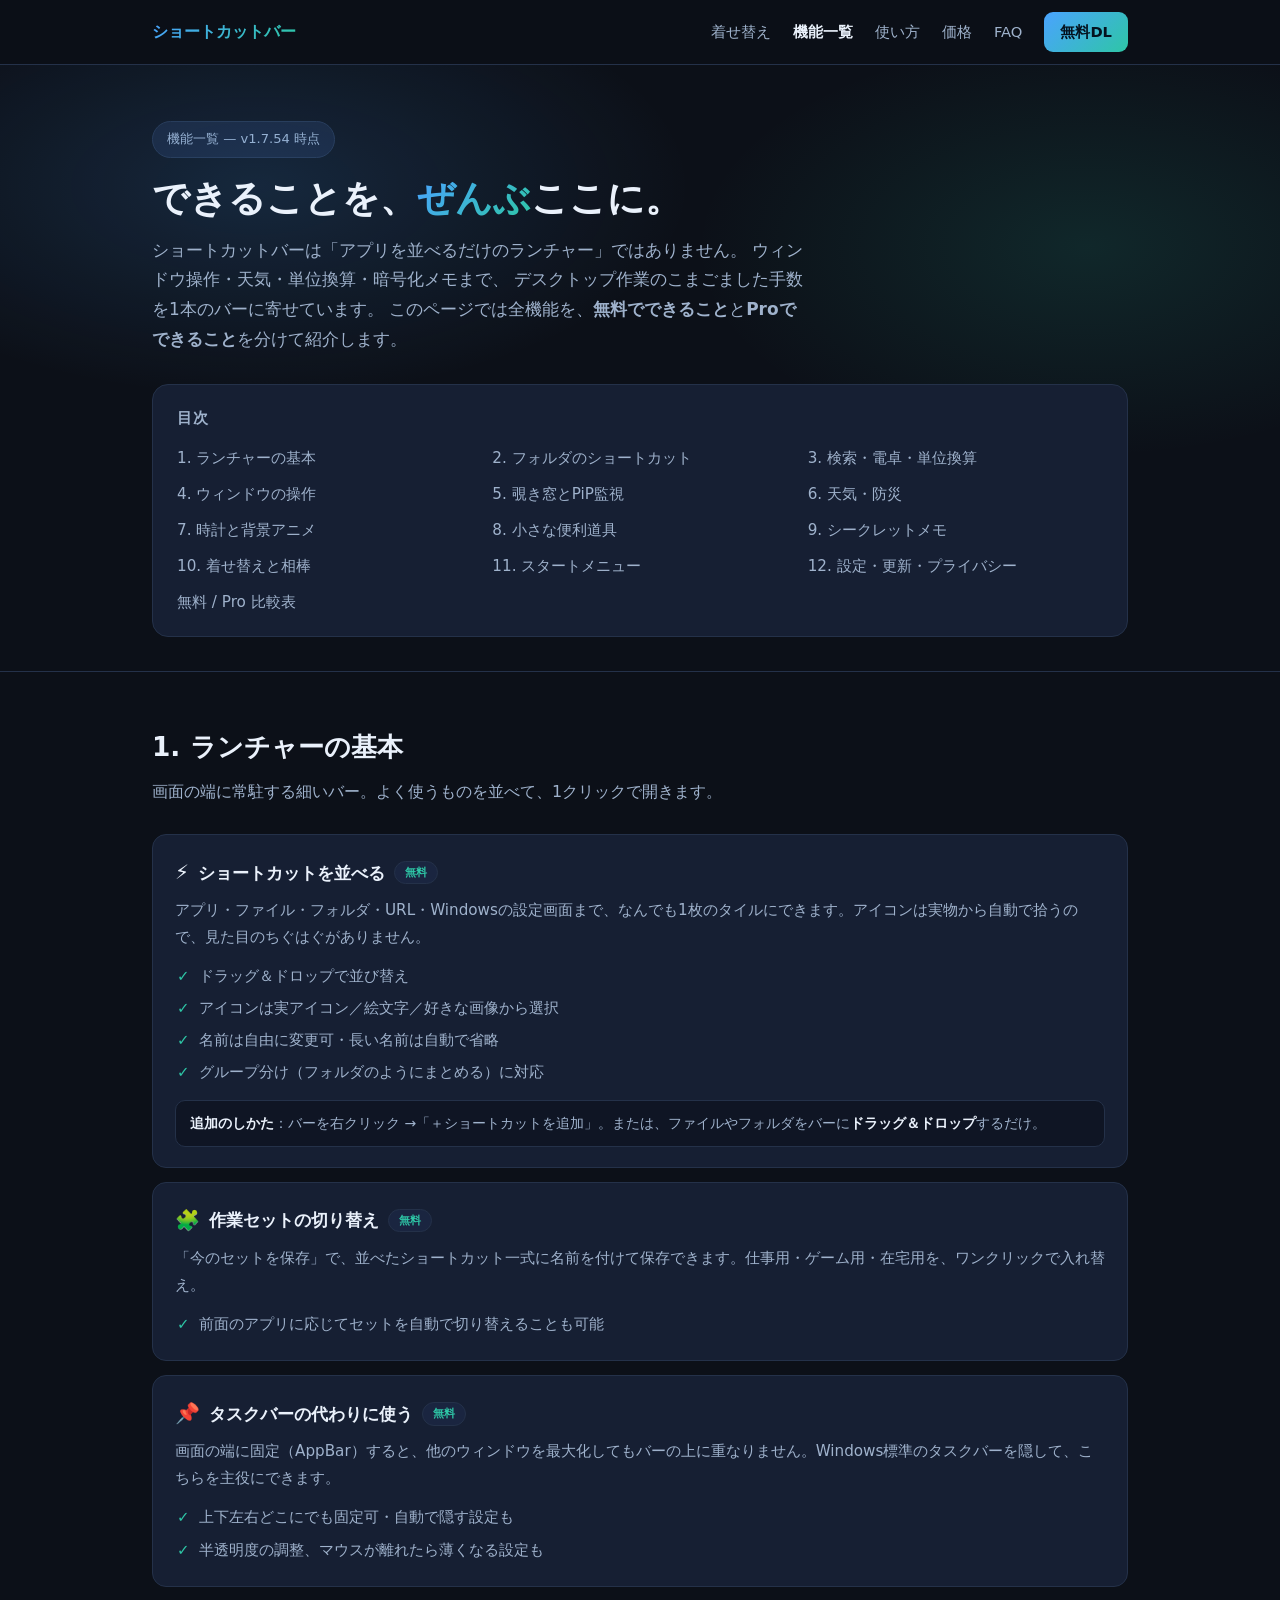
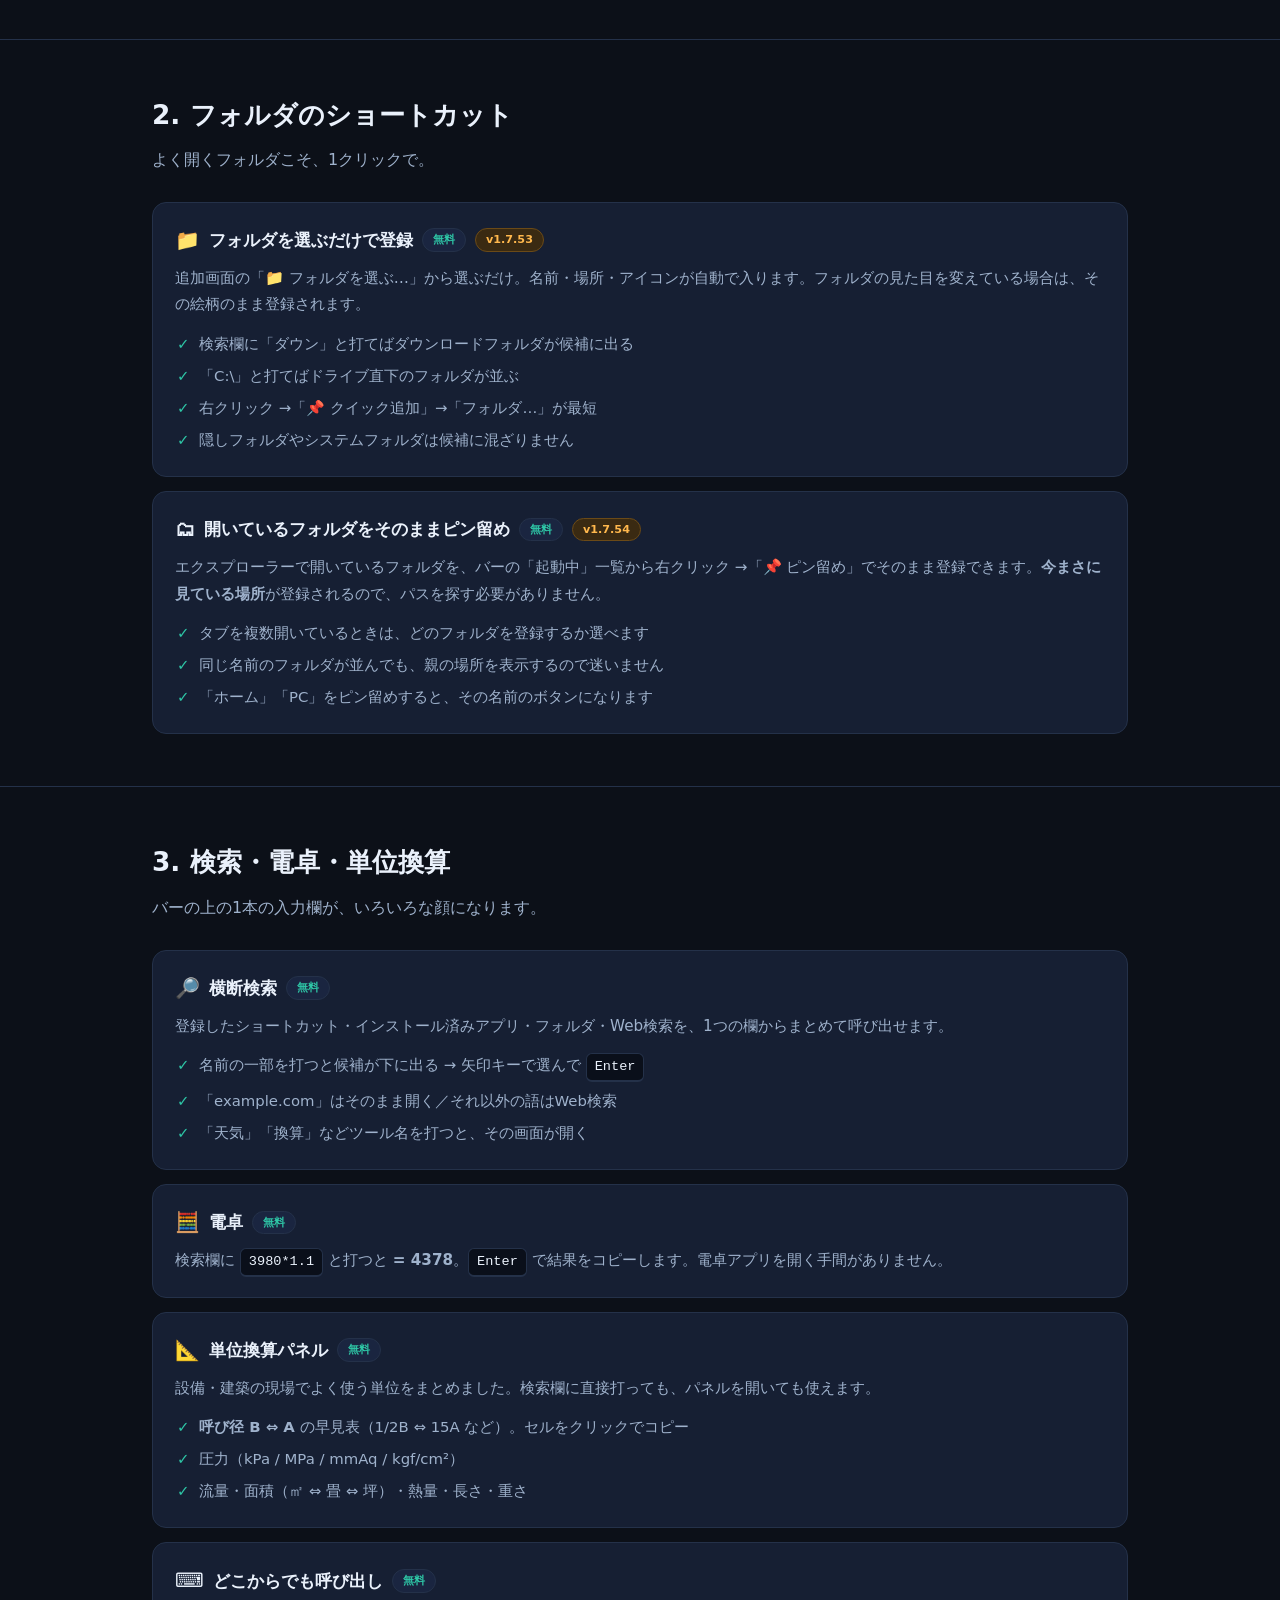
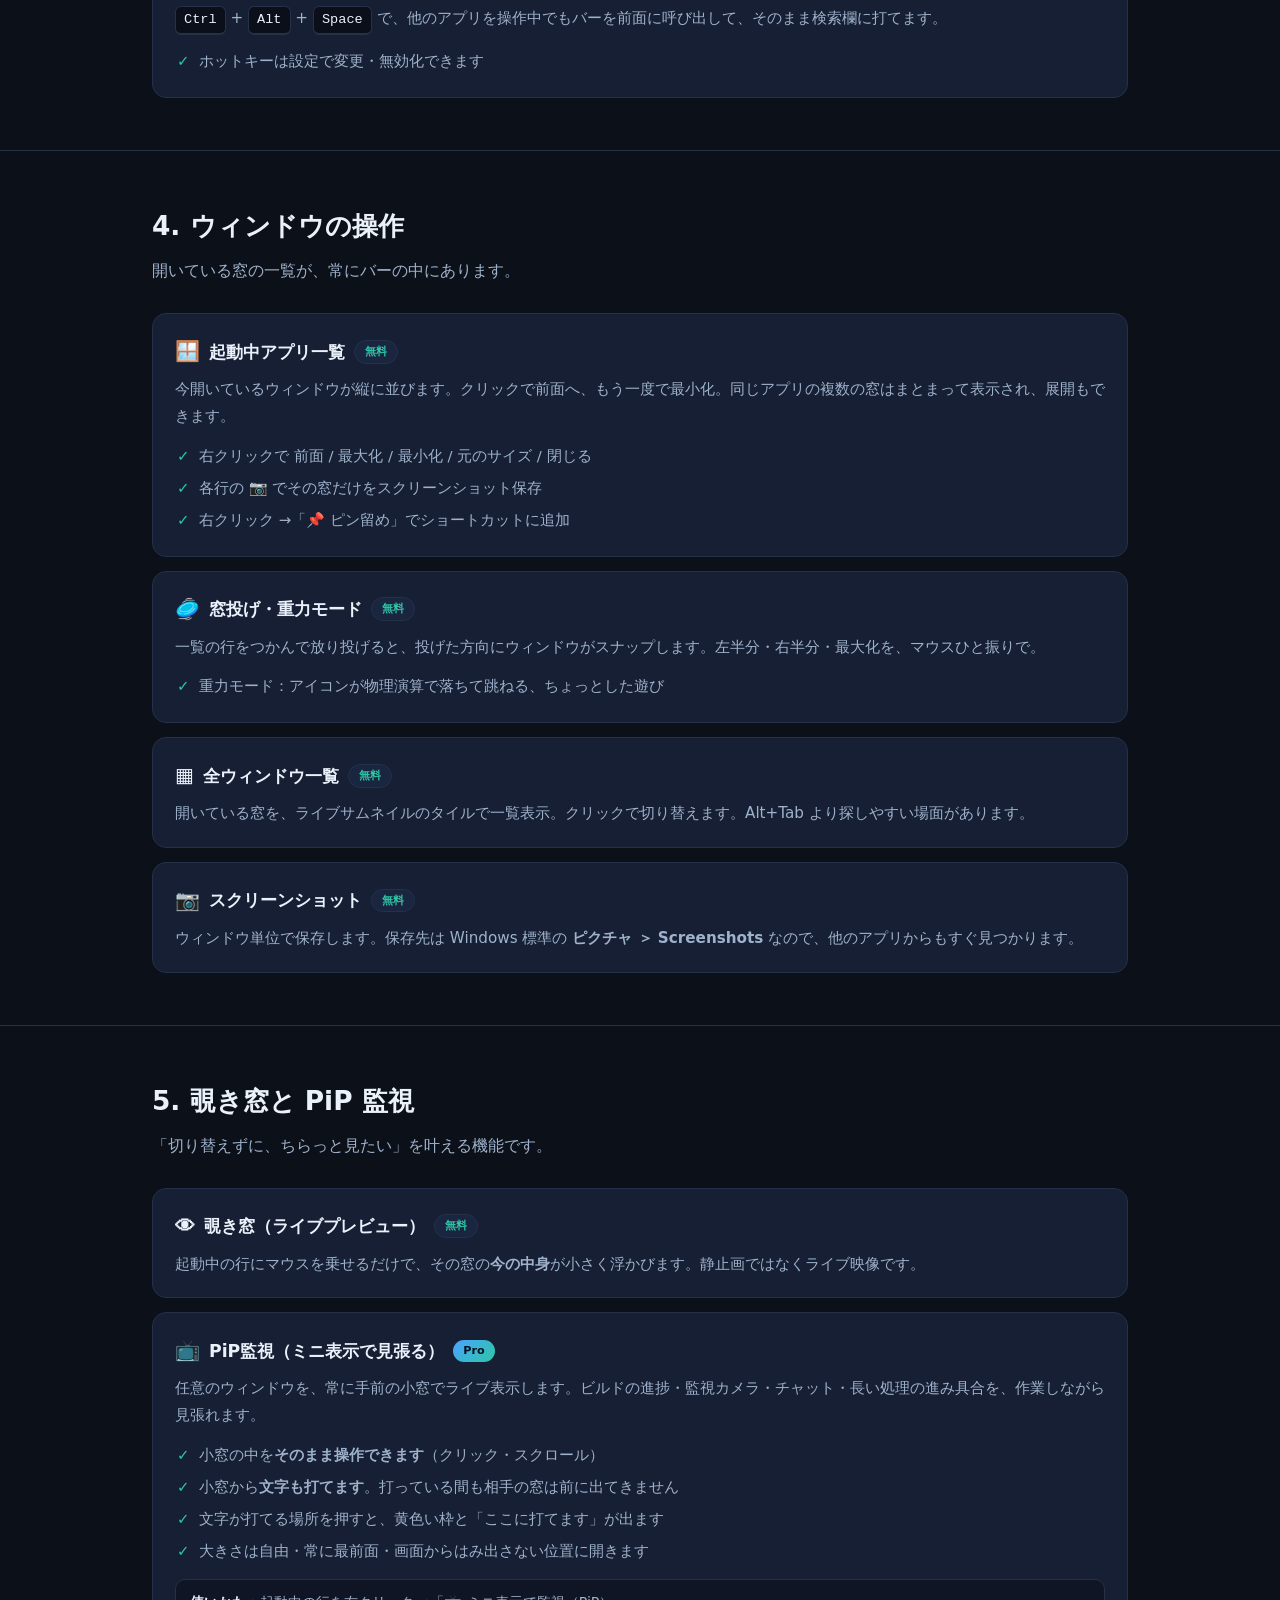
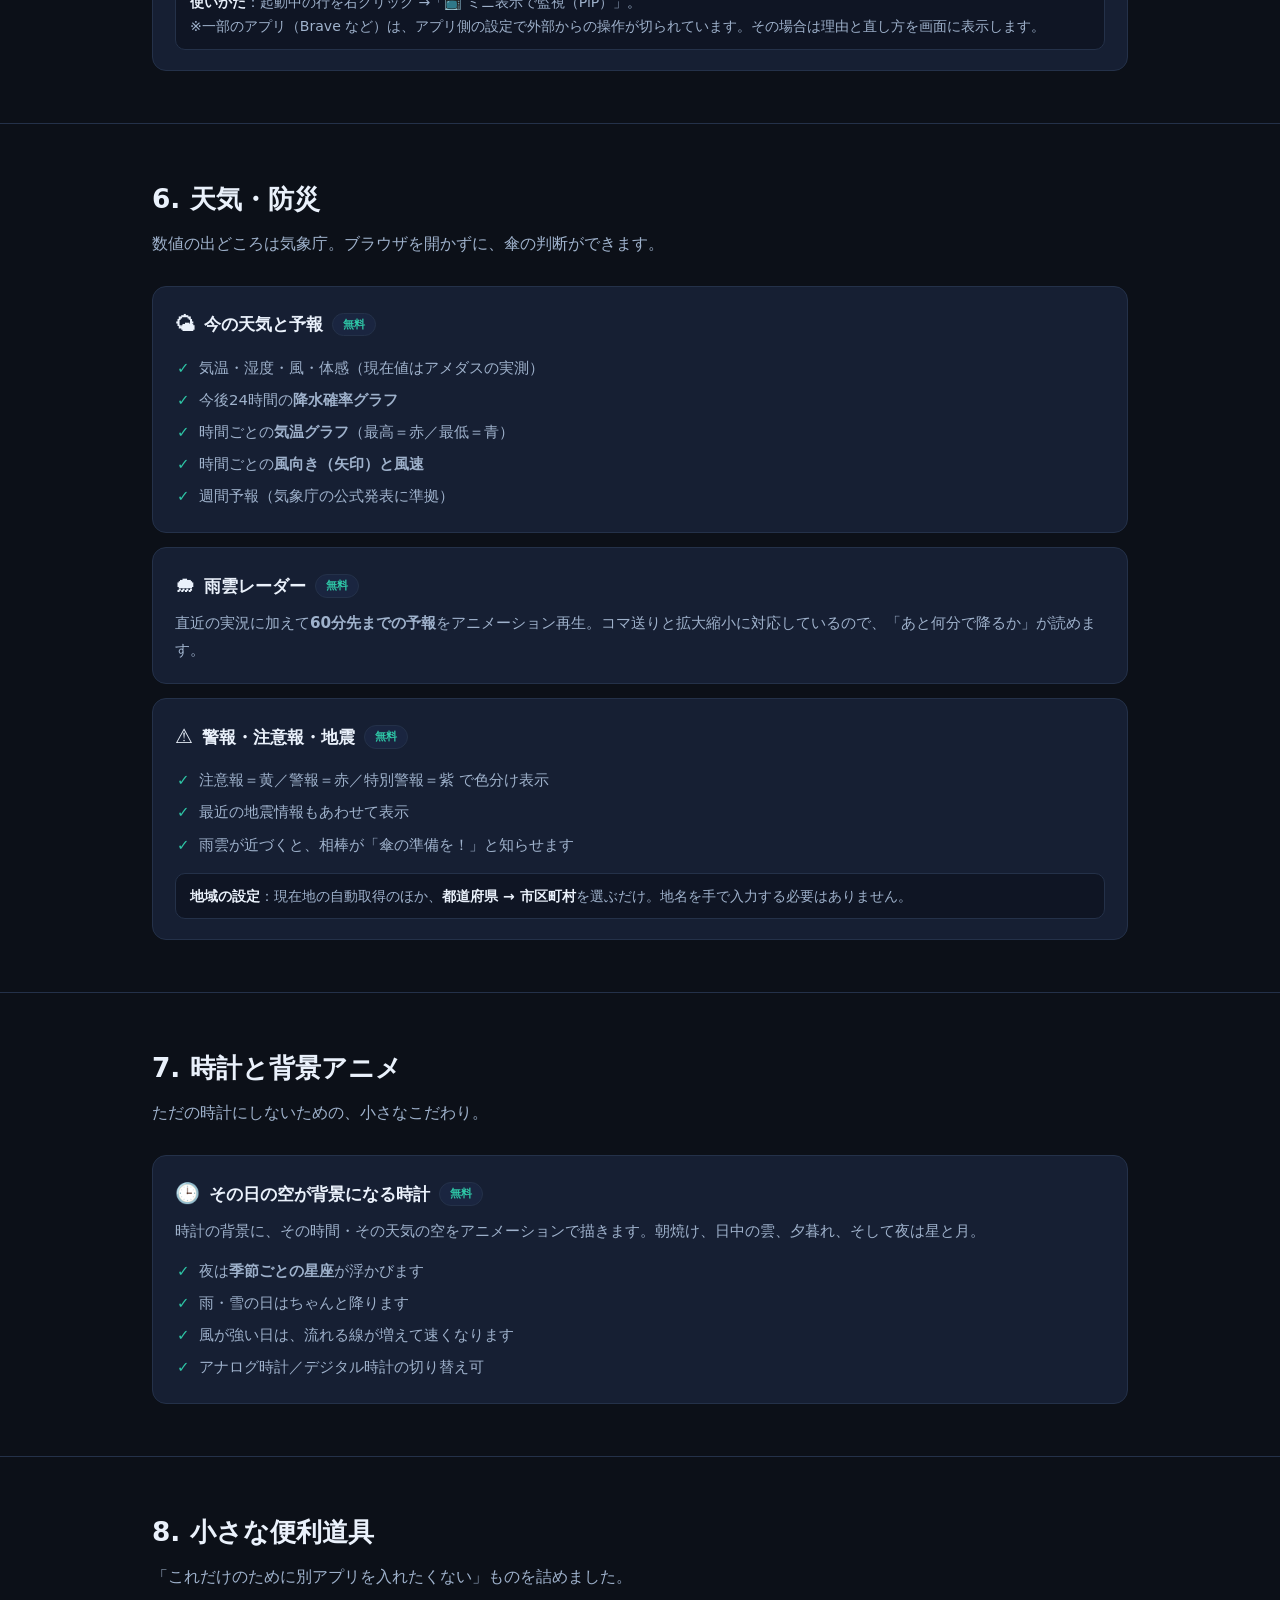
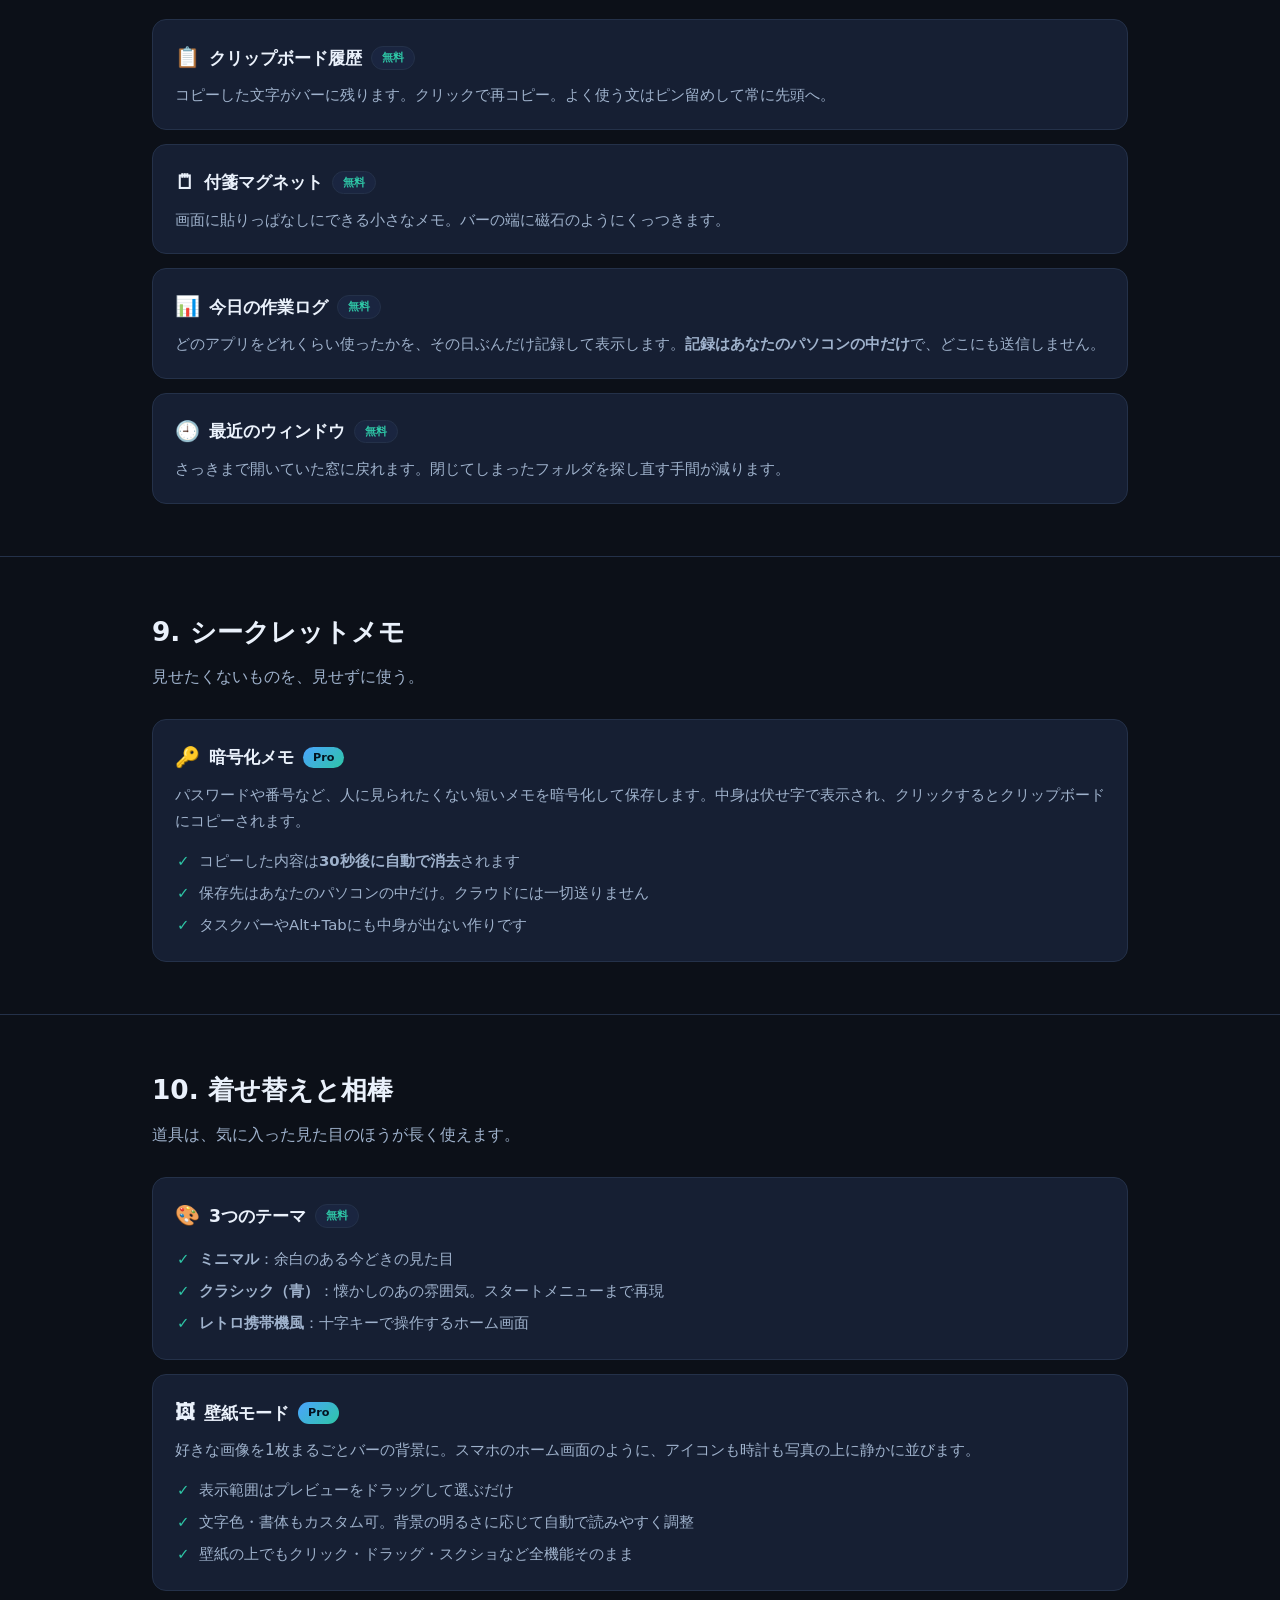
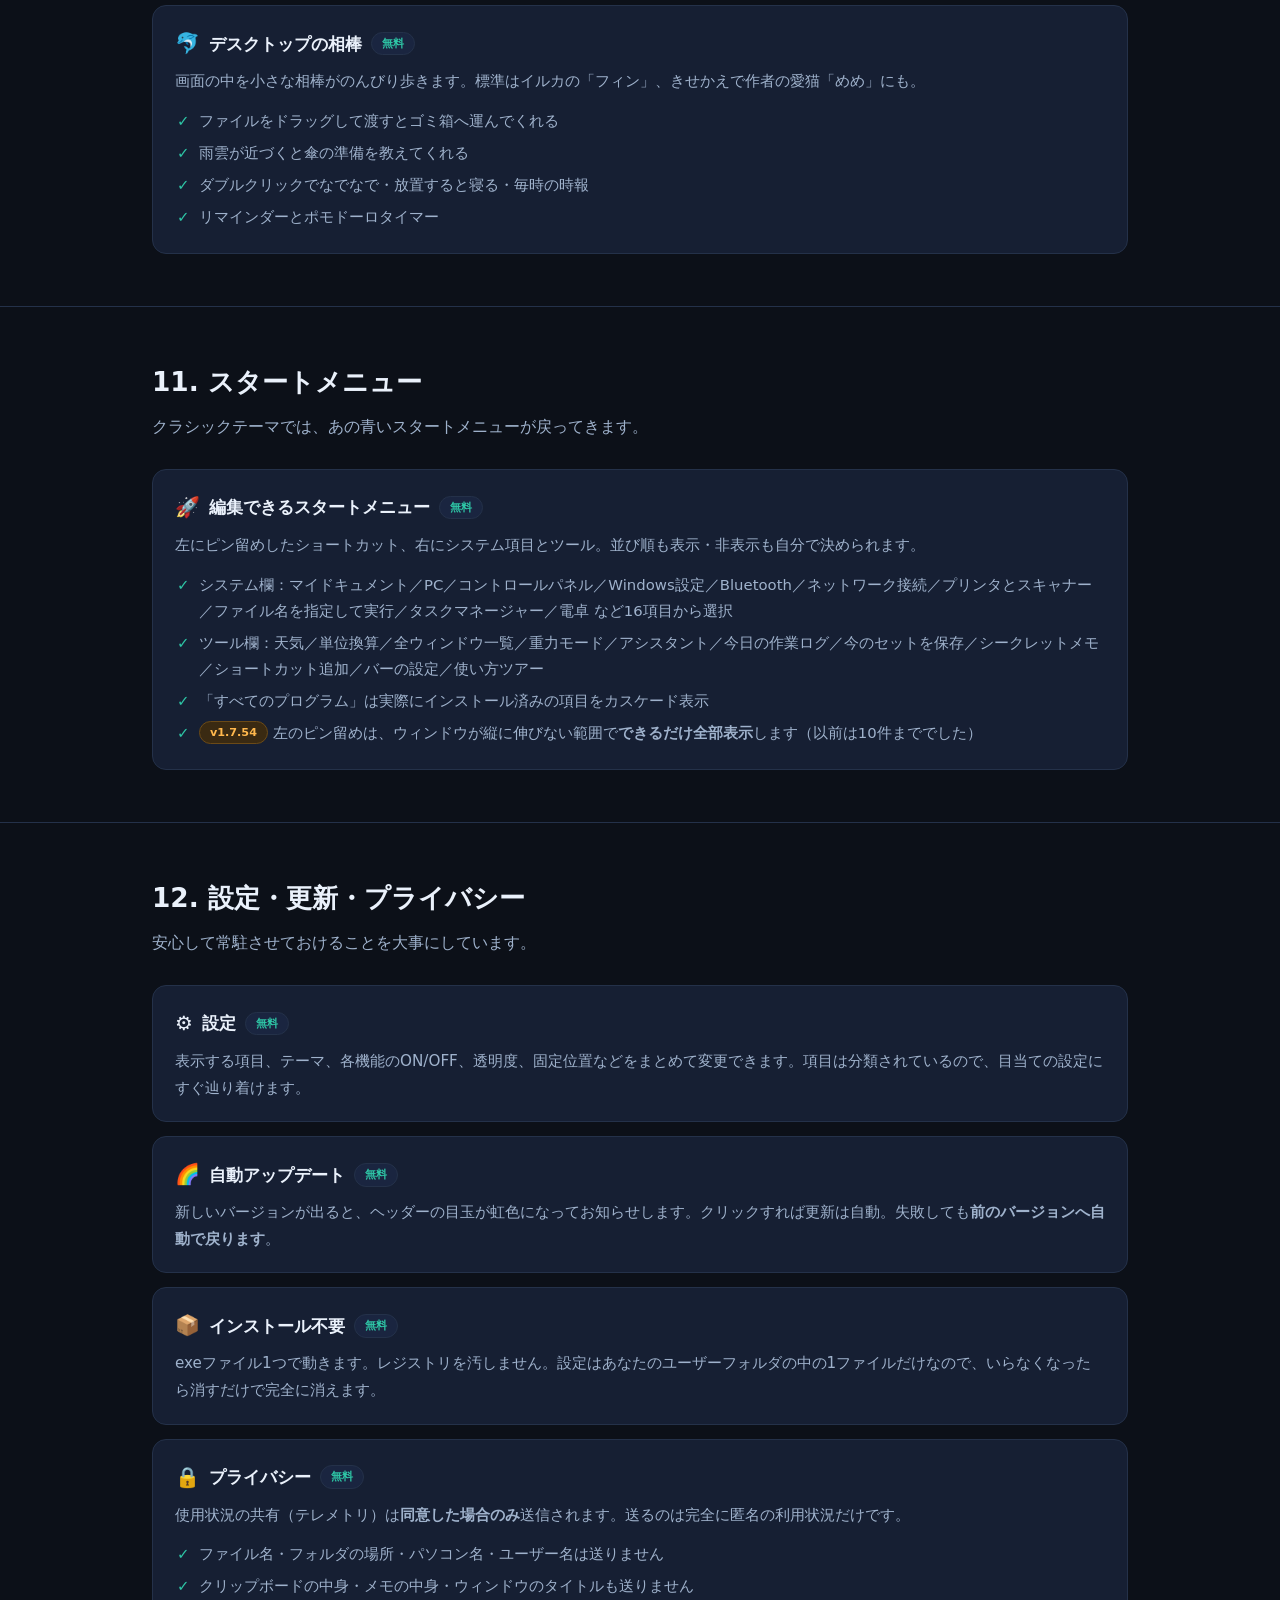
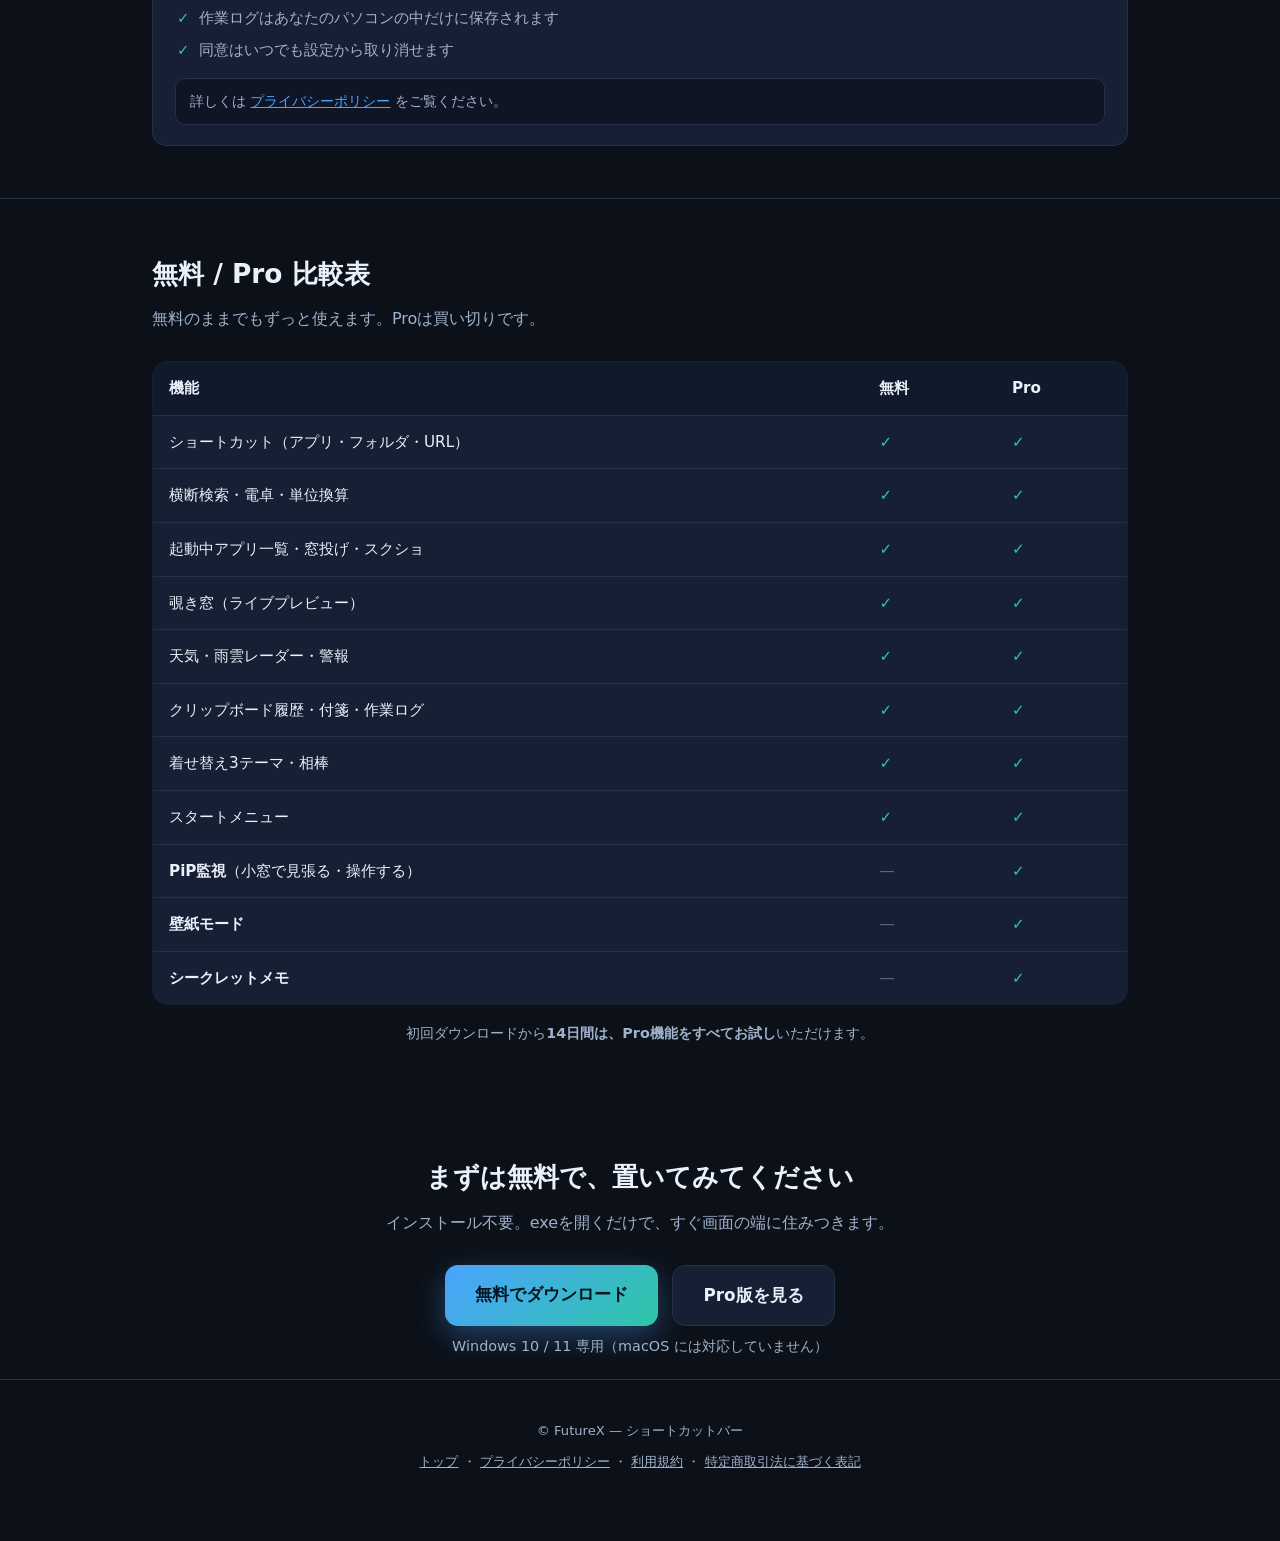
==== docs/features.html @ 8ec1c9b7 "site: 機能説明に特化した features.html を新設＋indexから導線（v1.7.54）" ====
<!DOCTYPE html>
<html lang="ja">
<head>
<meta charset="UTF-8">
<meta name="viewport" content="width=device-width, initial-scale=1.0">
<title>機能一覧 — ショートカットバー</title>
<meta name="description" content="ショートカットバーの全機能を1ページで。ランチャー・フォルダ登録・ウィンドウ操作・PiP監視・天気と雨雲レーダー・単位換算・シークレットメモ・着せ替えまで、無料/Proの区別つきで解説します。">
<meta property="og:title" content="機能一覧 — ショートカットバー">
<meta property="og:description" content="全機能を1ページで。無料でできること、Proでできることがひと目で分かります。">
<meta property="og:type" content="website">
<meta property="og:url" content="https://futurex-jp.github.io/shortcut-bar/features.html">
<meta property="og:image" content="https://futurex-jp.github.io/shortcut-bar/img/ogp.png">
<meta name="twitter:card" content="summary_large_image">
<style>
  :root{
    --bg:#0c1018; --bg2:#0f1524; --card:#161f33; --card2:#1a2540; --line:#243149;
    --ink:#eaf1fb; --dim:#9fb2cc; --accent:#4aa3ff; --accent2:#2ec6a6;
    --grad:linear-gradient(135deg,#4aa3ff,#2ec6a6);
  }
  *{box-sizing:border-box;margin:0;padding:0}
  html{scroll-behavior:smooth}
  body{font-family:"Segoe UI","Meiryo",system-ui,sans-serif;background:var(--bg);
       color:var(--ink);line-height:1.75;overflow-x:hidden}
  a{color:inherit}
  img{max-width:100%;height:auto}
  .wrap{max-width:1020px;margin:0 auto;padding:0 22px}
  .btn{display:inline-block;padding:15px 30px;border-radius:13px;font-weight:700;
       text-decoration:none;font-size:1.05rem;transition:transform .12s;border:none}
  .btn:hover{transform:translateY(-2px)}
  .btn-free{background:var(--card);color:var(--ink);border:1px solid var(--line)}
  .btn-pro{background:var(--grad);color:#04121f;box-shadow:0 10px 30px rgba(74,163,255,.35)}
  .note{color:var(--dim);font-size:.9rem;margin-top:8px}

  nav{position:sticky;top:0;z-index:50;background:rgba(12,16,24,.82);
      backdrop-filter:blur(10px);border-bottom:1px solid var(--line)}
  .navin{display:flex;align-items:center;gap:22px;max-width:1020px;margin:0 auto;
         padding:12px 22px;font-size:.92rem}
  .navin .logo{font-weight:800;font-size:1rem;margin-right:auto;text-decoration:none}
  .navin .logo span{background:var(--grad);-webkit-background-clip:text;background-clip:text;color:transparent}
  .navin a{text-decoration:none;color:var(--dim)}
  .navin a:hover{color:var(--ink)}
  .navin a.here{color:var(--ink);font-weight:700}
  .navdl{background:var(--grad);color:#04121f!important;font-weight:700;
         padding:7px 16px;border-radius:9px}
  @media(max-width:640px){
    .navin{flex-wrap:wrap;gap:10px 16px;padding:10px 16px}
    .navin .logo{margin-right:auto;width:100%;margin-bottom:2px}
  }

  header.top{padding:56px 0 34px;position:relative}
  header.top:before{content:"";position:absolute;inset:0;
     background:radial-gradient(620px 300px at 20% 20%,rgba(74,163,255,.16),transparent 70%),
     radial-gradient(560px 300px at 85% 30%,rgba(46,198,166,.13),transparent 70%);
     pointer-events:none}
  header.top h1{font-size:2.3rem;line-height:1.25;position:relative}
  header.top h1 .g{background:var(--grad);-webkit-background-clip:text;background-clip:text;color:transparent}
  header.top p.lead{color:var(--dim);font-size:1.06rem;margin-top:14px;max-width:660px;position:relative}
  .badge{display:inline-block;background:var(--card);border:1px solid var(--line);
         color:var(--dim);font-size:.82rem;padding:6px 14px;border-radius:999px;margin-bottom:18px}

  /* 目次 */
  .toc{background:var(--card);border:1px solid var(--line);border-radius:16px;
       padding:20px 24px;margin:30px 0 0;position:relative}
  .toc h2{font-size:.95rem;text-align:left;color:var(--dim);letter-spacing:.06em;margin-bottom:12px}
  .toc ol{list-style:none;display:grid;grid-template-columns:repeat(3,1fr);gap:8px 20px}
  @media(max-width:820px){.toc ol{grid-template-columns:1fr 1fr}}
  @media(max-width:560px){.toc ol{grid-template-columns:1fr}}
  .toc a{text-decoration:none;color:var(--dim);font-size:.95rem}
  .toc a:hover{color:var(--accent)}

  section{padding:52px 0;border-top:1px solid var(--line);scroll-margin-top:64px}
  h2{font-size:1.65rem;margin-bottom:8px}
  .sub{color:var(--dim);margin-bottom:28px}

  /* 機能カード */
  .fl{display:grid;gap:14px}
  .f{background:var(--card);border:1px solid var(--line);border-radius:14px;
     padding:20px 22px;transition:border-color .15s}
  .f:hover{border-color:var(--accent)}
  .f h3{font-size:1.08rem;margin-bottom:7px;display:flex;align-items:center;
        gap:9px;flex-wrap:wrap}
  .f h3 .ic{font-size:1.25rem}
  .f p{color:var(--dim);font-size:.95rem}
  .f ul{list-style:none;margin-top:10px}
  .f ul li{color:var(--dim);font-size:.93rem;padding:3px 0 3px 24px;position:relative}
  .f ul li:before{content:"✓";position:absolute;left:2px;color:var(--accent2);font-weight:800}
  .f .how{margin-top:12px;background:var(--bg2);border:1px solid var(--line);
          border-radius:10px;padding:10px 14px;color:var(--dim);font-size:.88rem}
  .f .how b{color:var(--ink)}

  .chip{display:inline-block;font-size:.7rem;font-weight:800;border-radius:999px;
        padding:1px 10px;vertical-align:2px;white-space:nowrap}
  .c-free{background:var(--card2);color:var(--accent2);border:1px solid var(--line)}
  .c-pro{background:var(--grad);color:#04121f}
  .c-new{background:#3a2a12;color:#ffb84d;border:1px solid #6b4a17}

  table{width:100%;border-collapse:collapse;background:var(--card);border:1px solid var(--line);
        border-radius:16px;overflow:hidden}
  th,td{padding:13px 16px;text-align:left;border-bottom:1px solid var(--line);font-size:.95rem}
  th{background:#111a2c}
  td.y{color:var(--accent2);font-weight:700}
  td.n{color:#5b6b83}

  .kbd{display:inline-block;background:#0a0f1a;border:1px solid var(--line);
       border-bottom-width:2px;border-radius:6px;padding:1px 8px;font-size:.85rem;
       font-family:"Consolas",monospace;color:var(--ink)}

  .cta-end{text-align:center;padding:56px 0 20px}
  .cta-end .btns{display:flex;gap:14px;justify-content:center;flex-wrap:wrap;margin-top:18px}

  footer{text-align:center;color:var(--dim);font-size:.82rem;padding:40px 20px 70px;border-top:1px solid var(--line)}
  footer a{color:var(--dim)}
  @media(max-width:560px){header.top h1{font-size:1.8rem}}
</style>
</head>
<body>

<nav>
  <div class="navin">
    <a class="logo" href="./"><span>ショートカットバー</span></a>
    <a href="./#themes">着せ替え</a>
    <a class="here" href="features.html">機能一覧</a>
    <a href="./#guide">使い方</a>
    <a href="./#pro">価格</a>
    <a href="./#faq">FAQ</a>
    <a class="navdl" href="https://github.com/FutureX-jp/shortcut-bar/releases/latest/download/ShortcutBar.exe">無料DL</a>
  </div>
</nav>

<header class="top">
  <div class="wrap">
    <span class="badge">機能一覧 — v1.7.54 時点</span>
    <h1>できることを、<span class="g">ぜんぶ</span>ここに。</h1>
    <p class="lead">
      ショートカットバーは「アプリを並べるだけのランチャー」ではありません。
      ウィンドウ操作・天気・単位換算・暗号化メモまで、
      デスクトップ作業のこまごました手数を1本のバーに寄せています。
      このページでは全機能を、<b>無料でできること</b>と<b>Proでできること</b>を分けて紹介します。
    </p>

    <div class="toc">
      <h2>目次</h2>
      <ol>
        <li><a href="#launcher">1. ランチャーの基本</a></li>
        <li><a href="#folder">2. フォルダのショートカット</a></li>
        <li><a href="#search">3. 検索・電卓・単位換算</a></li>
        <li><a href="#windows">4. ウィンドウの操作</a></li>
        <li><a href="#peek">5. 覗き窓とPiP監視</a></li>
        <li><a href="#weather">6. 天気・防災</a></li>
        <li><a href="#clock">7. 時計と背景アニメ</a></li>
        <li><a href="#tools">8. 小さな便利道具</a></li>
        <li><a href="#secrets">9. シークレットメモ</a></li>
        <li><a href="#theme">10. 着せ替えと相棒</a></li>
        <li><a href="#start">11. スタートメニュー</a></li>
        <li><a href="#settings">12. 設定・更新・プライバシー</a></li>
        <li><a href="#compare">無料 / Pro 比較表</a></li>
      </ol>
    </div>
  </div>
</header>

<!-- 1 ───────────────────────────────────────────── -->
<section id="launcher">
  <div class="wrap">
    <h2>1. ランチャーの基本</h2>
    <p class="sub">画面の端に常駐する細いバー。よく使うものを並べて、1クリックで開きます。</p>
    <div class="fl">

      <div class="f">
        <h3><span class="ic">⚡</span>ショートカットを並べる<span class="chip c-free">無料</span></h3>
        <p>アプリ・ファイル・フォルダ・URL・Windowsの設定画面まで、なんでも1枚のタイルにできます。アイコンは実物から自動で拾うので、見た目のちぐはぐがありません。</p>
        <ul>
          <li>ドラッグ＆ドロップで並び替え</li>
          <li>アイコンは実アイコン／絵文字／好きな画像から選択</li>
          <li>名前は自由に変更可・長い名前は自動で省略</li>
          <li>グループ分け（フォルダのようにまとめる）に対応</li>
        </ul>
        <div class="how"><b>追加のしかた</b>：バーを右クリック →「＋ショートカットを追加」。または、ファイルやフォルダをバーに<b>ドラッグ＆ドロップ</b>するだけ。</div>
      </div>

      <div class="f">
        <h3><span class="ic">🧩</span>作業セットの切り替え<span class="chip c-free">無料</span></h3>
        <p>「今のセットを保存」で、並べたショートカット一式に名前を付けて保存できます。仕事用・ゲーム用・在宅用を、ワンクリックで入れ替え。</p>
        <ul>
          <li>前面のアプリに応じてセットを自動で切り替えることも可能</li>
        </ul>
      </div>

      <div class="f">
        <h3><span class="ic">📌</span>タスクバーの代わりに使う<span class="chip c-free">無料</span></h3>
        <p>画面の端に固定（AppBar）すると、他のウィンドウを最大化してもバーの上に重なりません。Windows標準のタスクバーを隠して、こちらを主役にできます。</p>
        <ul>
          <li>上下左右どこにでも固定可・自動で隠す設定も</li>
          <li>半透明度の調整、マウスが離れたら薄くなる設定も</li>
        </ul>
      </div>

    </div>
  </div>
</section>

<!-- 2 ───────────────────────────────────────────── -->
<section id="folder">
  <div class="wrap">
    <h2>2. フォルダのショートカット</h2>
    <p class="sub">よく開くフォルダこそ、1クリックで。</p>
    <div class="fl">

      <div class="f">
        <h3><span class="ic">📁</span>フォルダを選ぶだけで登録<span class="chip c-free">無料</span><span class="chip c-new">v1.7.53</span></h3>
        <p>追加画面の「📁 フォルダを選ぶ…」から選ぶだけ。名前・場所・アイコンが自動で入ります。フォルダの見た目を変えている場合は、その絵柄のまま登録されます。</p>
        <ul>
          <li>検索欄に「ダウン」と打てばダウンロードフォルダが候補に出る</li>
          <li>「C:\」と打てばドライブ直下のフォルダが並ぶ</li>
          <li>右クリック →「📌 クイック追加」→「フォルダ…」が最短</li>
          <li>隠しフォルダやシステムフォルダは候補に混ざりません</li>
        </ul>
      </div>

      <div class="f">
        <h3><span class="ic">🗂</span>開いているフォルダをそのままピン留め<span class="chip c-free">無料</span><span class="chip c-new">v1.7.54</span></h3>
        <p>エクスプローラーで開いているフォルダを、バーの「起動中」一覧から右クリック →「📌 ピン留め」でそのまま登録できます。<b>今まさに見ている場所</b>が登録されるので、パスを探す必要がありません。</p>
        <ul>
          <li>タブを複数開いているときは、どのフォルダを登録するか選べます</li>
          <li>同じ名前のフォルダが並んでも、親の場所を表示するので迷いません</li>
          <li>「ホーム」「PC」をピン留めすると、その名前のボタンになります</li>
        </ul>
      </div>

    </div>
  </div>
</section>

<!-- 3 ───────────────────────────────────────────── -->
<section id="search">
  <div class="wrap">
    <h2>3. 検索・電卓・単位換算</h2>
    <p class="sub">バーの上の1本の入力欄が、いろいろな顔になります。</p>
    <div class="fl">

      <div class="f">
        <h3><span class="ic">🔎</span>横断検索<span class="chip c-free">無料</span></h3>
        <p>登録したショートカット・インストール済みアプリ・フォルダ・Web検索を、1つの欄からまとめて呼び出せます。</p>
        <ul>
          <li>名前の一部を打つと候補が下に出る → 矢印キーで選んで <span class="kbd">Enter</span></li>
          <li>「example.com」はそのまま開く／それ以外の語はWeb検索</li>
          <li>「天気」「換算」などツール名を打つと、その画面が開く</li>
        </ul>
      </div>

      <div class="f">
        <h3><span class="ic">🧮</span>電卓<span class="chip c-free">無料</span></h3>
        <p>検索欄に <span class="kbd">3980*1.1</span> と打つと <b>= 4378</b>。<span class="kbd">Enter</span> で結果をコピーします。電卓アプリを開く手間がありません。</p>
      </div>

      <div class="f">
        <h3><span class="ic">📐</span>単位換算パネル<span class="chip c-free">無料</span></h3>
        <p>設備・建築の現場でよく使う単位をまとめました。検索欄に直接打っても、パネルを開いても使えます。</p>
        <ul>
          <li><b>呼び径 B ⇔ A</b> の早見表（1/2B ⇔ 15A など）。セルをクリックでコピー</li>
          <li>圧力（kPa / MPa / mmAq / kgf/cm²）</li>
          <li>流量・面積（㎡ ⇔ 畳 ⇔ 坪）・熱量・長さ・重さ</li>
        </ul>
      </div>

      <div class="f">
        <h3><span class="ic">⌨️</span>どこからでも呼び出し<span class="chip c-free">無料</span></h3>
        <p><span class="kbd">Ctrl</span> + <span class="kbd">Alt</span> + <span class="kbd">Space</span> で、他のアプリを操作中でもバーを前面に呼び出して、そのまま検索欄に打てます。</p>
        <ul>
          <li>ホットキーは設定で変更・無効化できます</li>
        </ul>
      </div>

    </div>
  </div>
</section>

<!-- 4 ───────────────────────────────────────────── -->
<section id="windows">
  <div class="wrap">
    <h2>4. ウィンドウの操作</h2>
    <p class="sub">開いている窓の一覧が、常にバーの中にあります。</p>
    <div class="fl">

      <div class="f">
        <h3><span class="ic">🪟</span>起動中アプリ一覧<span class="chip c-free">無料</span></h3>
        <p>今開いているウィンドウが縦に並びます。クリックで前面へ、もう一度で最小化。同じアプリの複数の窓はまとまって表示され、展開もできます。</p>
        <ul>
          <li>右クリックで 前面 / 最大化 / 最小化 / 元のサイズ / 閉じる</li>
          <li>各行の 📷 でその窓だけをスクリーンショット保存</li>
          <li>右クリック →「📌 ピン留め」でショートカットに追加</li>
        </ul>
      </div>

      <div class="f">
        <h3><span class="ic">🥏</span>窓投げ・重力モード<span class="chip c-free">無料</span></h3>
        <p>一覧の行をつかんで放り投げると、投げた方向にウィンドウがスナップします。左半分・右半分・最大化を、マウスひと振りで。</p>
        <ul>
          <li>重力モード：アイコンが物理演算で落ちて跳ねる、ちょっとした遊び</li>
        </ul>
      </div>

      <div class="f">
        <h3><span class="ic">▦</span>全ウィンドウ一覧<span class="chip c-free">無料</span></h3>
        <p>開いている窓を、ライブサムネイルのタイルで一覧表示。クリックで切り替えます。Alt+Tab より探しやすい場面があります。</p>
      </div>

      <div class="f">
        <h3><span class="ic">📷</span>スクリーンショット<span class="chip c-free">無料</span></h3>
        <p>ウィンドウ単位で保存します。保存先は Windows 標準の <b>ピクチャ ＞ Screenshots</b> なので、他のアプリからもすぐ見つかります。</p>
      </div>

    </div>
  </div>
</section>

<!-- 5 ───────────────────────────────────────────── -->
<section id="peek">
  <div class="wrap">
    <h2>5. 覗き窓と PiP 監視</h2>
    <p class="sub">「切り替えずに、ちらっと見たい」を叶える機能です。</p>
    <div class="fl">

      <div class="f">
        <h3><span class="ic">👁</span>覗き窓（ライブプレビュー）<span class="chip c-free">無料</span></h3>
        <p>起動中の行にマウスを乗せるだけで、その窓の<b>今の中身</b>が小さく浮かびます。静止画ではなくライブ映像です。</p>
      </div>

      <div class="f">
        <h3><span class="ic">📺</span>PiP監視（ミニ表示で見張る）<span class="chip c-pro">Pro</span></h3>
        <p>任意のウィンドウを、常に手前の小窓でライブ表示します。ビルドの進捗・監視カメラ・チャット・長い処理の進み具合を、作業しながら見張れます。</p>
        <ul>
          <li>小窓の中を<b>そのまま操作できます</b>（クリック・スクロール）</li>
          <li>小窓から<b>文字も打てます</b>。打っている間も相手の窓は前に出てきません</li>
          <li>文字が打てる場所を押すと、黄色い枠と「ここに打てます」が出ます</li>
          <li>大きさは自由・常に最前面・画面からはみ出さない位置に開きます</li>
        </ul>
        <div class="how"><b>使いかた</b>：起動中の行を右クリック →「📺 ミニ表示で監視（PiP）」。<br>
        ※一部のアプリ（Brave など）は、アプリ側の設定で外部からの操作が切られています。その場合は理由と直し方を画面に表示します。</div>
      </div>

    </div>
  </div>
</section>

<!-- 6 ───────────────────────────────────────────── -->
<section id="weather">
  <div class="wrap">
    <h2>6. 天気・防災</h2>
    <p class="sub">数値の出どころは気象庁。ブラウザを開かずに、傘の判断ができます。</p>
    <div class="fl">

      <div class="f">
        <h3><span class="ic">🌤</span>今の天気と予報<span class="chip c-free">無料</span></h3>
        <ul>
          <li>気温・湿度・風・体感（現在値はアメダスの実測）</li>
          <li>今後24時間の<b>降水確率グラフ</b></li>
          <li>時間ごとの<b>気温グラフ</b>（最高＝赤／最低＝青）</li>
          <li>時間ごとの<b>風向き（矢印）と風速</b></li>
          <li>週間予報（気象庁の公式発表に準拠）</li>
        </ul>
      </div>

      <div class="f">
        <h3><span class="ic">🌧</span>雨雲レーダー<span class="chip c-free">無料</span></h3>
        <p>直近の実況に加えて<b>60分先までの予報</b>をアニメーション再生。コマ送りと拡大縮小に対応しているので、「あと何分で降るか」が読めます。</p>
      </div>

      <div class="f">
        <h3><span class="ic">⚠️</span>警報・注意報・地震<span class="chip c-free">無料</span></h3>
        <ul>
          <li>注意報＝黄／警報＝赤／特別警報＝紫 で色分け表示</li>
          <li>最近の地震情報もあわせて表示</li>
          <li>雨雲が近づくと、相棒が「傘の準備を！」と知らせます</li>
        </ul>
        <div class="how"><b>地域の設定</b>：現在地の自動取得のほか、<b>都道府県 → 市区町村</b>を選ぶだけ。地名を手で入力する必要はありません。</div>
      </div>

    </div>
  </div>
</section>

<!-- 7 ───────────────────────────────────────────── -->
<section id="clock">
  <div class="wrap">
    <h2>7. 時計と背景アニメ</h2>
    <p class="sub">ただの時計にしないための、小さなこだわり。</p>
    <div class="fl">
      <div class="f">
        <h3><span class="ic">🕒</span>その日の空が背景になる時計<span class="chip c-free">無料</span></h3>
        <p>時計の背景に、その時間・その天気の空をアニメーションで描きます。朝焼け、日中の雲、夕暮れ、そして夜は星と月。</p>
        <ul>
          <li>夜は<b>季節ごとの星座</b>が浮かびます</li>
          <li>雨・雪の日はちゃんと降ります</li>
          <li>風が強い日は、流れる線が増えて速くなります</li>
          <li>アナログ時計／デジタル時計の切り替え可</li>
        </ul>
      </div>
    </div>
  </div>
</section>

<!-- 8 ───────────────────────────────────────────── -->
<section id="tools">
  <div class="wrap">
    <h2>8. 小さな便利道具</h2>
    <p class="sub">「これだけのために別アプリを入れたくない」ものを詰めました。</p>
    <div class="fl">

      <div class="f">
        <h3><span class="ic">📋</span>クリップボード履歴<span class="chip c-free">無料</span></h3>
        <p>コピーした文字がバーに残ります。クリックで再コピー。よく使う文はピン留めして常に先頭へ。</p>
      </div>

      <div class="f">
        <h3><span class="ic">🗒</span>付箋マグネット<span class="chip c-free">無料</span></h3>
        <p>画面に貼りっぱなしにできる小さなメモ。バーの端に磁石のようにくっつきます。</p>
      </div>

      <div class="f">
        <h3><span class="ic">📊</span>今日の作業ログ<span class="chip c-free">無料</span></h3>
        <p>どのアプリをどれくらい使ったかを、その日ぶんだけ記録して表示します。<b>記録はあなたのパソコンの中だけ</b>で、どこにも送信しません。</p>
      </div>

      <div class="f">
        <h3><span class="ic">🕘</span>最近のウィンドウ<span class="chip c-free">無料</span></h3>
        <p>さっきまで開いていた窓に戻れます。閉じてしまったフォルダを探し直す手間が減ります。</p>
      </div>

    </div>
  </div>
</section>

<!-- 9 ───────────────────────────────────────────── -->
<section id="secrets">
  <div class="wrap">
    <h2>9. シークレットメモ</h2>
    <p class="sub">見せたくないものを、見せずに使う。</p>
    <div class="fl">
      <div class="f">
        <h3><span class="ic">🔑</span>暗号化メモ<span class="chip c-pro">Pro</span></h3>
        <p>パスワードや番号など、人に見られたくない短いメモを暗号化して保存します。中身は伏せ字で表示され、クリックするとクリップボードにコピーされます。</p>
        <ul>
          <li>コピーした内容は<b>30秒後に自動で消去</b>されます</li>
          <li>保存先はあなたのパソコンの中だけ。クラウドには一切送りません</li>
          <li>タスクバーやAlt+Tabにも中身が出ない作りです</li>
        </ul>
      </div>
    </div>
  </div>
</section>

<!-- 10 ──────────────────────────────────────────── -->
<section id="theme">
  <div class="wrap">
    <h2>10. 着せ替えと相棒</h2>
    <p class="sub">道具は、気に入った見た目のほうが長く使えます。</p>
    <div class="fl">

      <div class="f">
        <h3><span class="ic">🎨</span>3つのテーマ<span class="chip c-free">無料</span></h3>
        <ul>
          <li><b>ミニマル</b>：余白のある今どきの見た目</li>
          <li><b>クラシック（青）</b>：懐かしのあの雰囲気。スタートメニューまで再現</li>
          <li><b>レトロ携帯機風</b>：十字キーで操作するホーム画面</li>
        </ul>
      </div>

      <div class="f">
        <h3><span class="ic">🖼</span>壁紙モード<span class="chip c-pro">Pro</span></h3>
        <p>好きな画像を1枚まるごとバーの背景に。スマホのホーム画面のように、アイコンも時計も写真の上に静かに並びます。</p>
        <ul>
          <li>表示範囲はプレビューをドラッグして選ぶだけ</li>
          <li>文字色・書体もカスタム可。背景の明るさに応じて自動で読みやすく調整</li>
          <li>壁紙の上でもクリック・ドラッグ・スクショなど全機能そのまま</li>
        </ul>
      </div>

      <div class="f">
        <h3><span class="ic">🐬</span>デスクトップの相棒<span class="chip c-free">無料</span></h3>
        <p>画面の中を小さな相棒がのんびり歩きます。標準はイルカの「フィン」、きせかえで作者の愛猫「めめ」にも。</p>
        <ul>
          <li>ファイルをドラッグして渡すとゴミ箱へ運んでくれる</li>
          <li>雨雲が近づくと傘の準備を教えてくれる</li>
          <li>ダブルクリックでなでなで・放置すると寝る・毎時の時報</li>
          <li>リマインダーとポモドーロタイマー</li>
        </ul>
      </div>

    </div>
  </div>
</section>

<!-- 11 ──────────────────────────────────────────── -->
<section id="start">
  <div class="wrap">
    <h2>11. スタートメニュー</h2>
    <p class="sub">クラシックテーマでは、あの青いスタートメニューが戻ってきます。</p>
    <div class="fl">
      <div class="f">
        <h3><span class="ic">🚀</span>編集できるスタートメニュー<span class="chip c-free">無料</span></h3>
        <p>左にピン留めしたショートカット、右にシステム項目とツール。並び順も表示・非表示も自分で決められます。</p>
        <ul>
          <li>システム欄：マイドキュメント／PC／コントロールパネル／Windows設定／Bluetooth／ネットワーク接続／プリンタとスキャナー／ファイル名を指定して実行／タスクマネージャー／電卓 など16項目から選択</li>
          <li>ツール欄：天気／単位換算／全ウィンドウ一覧／重力モード／アシスタント／今日の作業ログ／今のセットを保存／シークレットメモ／ショートカット追加／バーの設定／使い方ツアー</li>
          <li>「すべてのプログラム」は実際にインストール済みの項目をカスケード表示</li>
          <li><span class="chip c-new">v1.7.54</span> 左のピン留めは、ウィンドウが縦に伸びない範囲で<b>できるだけ全部表示</b>します（以前は10件まででした）</li>
        </ul>
      </div>
    </div>
  </div>
</section>

<!-- 12 ──────────────────────────────────────────── -->
<section id="settings">
  <div class="wrap">
    <h2>12. 設定・更新・プライバシー</h2>
    <p class="sub">安心して常駐させておけることを大事にしています。</p>
    <div class="fl">

      <div class="f">
        <h3><span class="ic">⚙</span>設定<span class="chip c-free">無料</span></h3>
        <p>表示する項目、テーマ、各機能のON/OFF、透明度、固定位置などをまとめて変更できます。項目は分類されているので、目当ての設定にすぐ辿り着けます。</p>
      </div>

      <div class="f">
        <h3><span class="ic">🌈</span>自動アップデート<span class="chip c-free">無料</span></h3>
        <p>新しいバージョンが出ると、ヘッダーの目玉が虹色になってお知らせします。クリックすれば更新は自動。失敗しても<b>前のバージョンへ自動で戻ります</b>。</p>
      </div>

      <div class="f">
        <h3><span class="ic">📦</span>インストール不要<span class="chip c-free">無料</span></h3>
        <p>exeファイル1つで動きます。レジストリを汚しません。設定はあなたのユーザーフォルダの中の1ファイルだけなので、いらなくなったら消すだけで完全に消えます。</p>
      </div>

      <div class="f">
        <h3><span class="ic">🔒</span>プライバシー<span class="chip c-free">無料</span></h3>
        <p>使用状況の共有（テレメトリ）は<b>同意した場合のみ</b>送信されます。送るのは完全に匿名の利用状況だけです。</p>
        <ul>
          <li>ファイル名・フォルダの場所・パソコン名・ユーザー名は送りません</li>
          <li>クリップボードの中身・メモの中身・ウィンドウのタイトルも送りません</li>
          <li>作業ログはあなたのパソコンの中だけに保存されます</li>
          <li>同意はいつでも設定から取り消せます</li>
        </ul>
        <div class="how">詳しくは <a href="privacy.html" style="color:var(--accent)">プライバシーポリシー</a> をご覧ください。</div>
      </div>

    </div>
  </div>
</section>

<!-- 比較表 ─────────────────────────────────────── -->
<section id="compare">
  <div class="wrap">
    <h2>無料 / Pro 比較表</h2>
    <p class="sub">無料のままでもずっと使えます。Proは買い切りです。</p>
    <table>
      <tr><th>機能</th><th>無料</th><th>Pro</th></tr>
      <tr><td>ショートカット（アプリ・フォルダ・URL）</td><td class="y">✓</td><td class="y">✓</td></tr>
      <tr><td>横断検索・電卓・単位換算</td><td class="y">✓</td><td class="y">✓</td></tr>
      <tr><td>起動中アプリ一覧・窓投げ・スクショ</td><td class="y">✓</td><td class="y">✓</td></tr>
      <tr><td>覗き窓（ライブプレビュー）</td><td class="y">✓</td><td class="y">✓</td></tr>
      <tr><td>天気・雨雲レーダー・警報</td><td class="y">✓</td><td class="y">✓</td></tr>
      <tr><td>クリップボード履歴・付箋・作業ログ</td><td class="y">✓</td><td class="y">✓</td></tr>
      <tr><td>着せ替え3テーマ・相棒</td><td class="y">✓</td><td class="y">✓</td></tr>
      <tr><td>スタートメニュー</td><td class="y">✓</td><td class="y">✓</td></tr>
      <tr><td><b>PiP監視</b>（小窓で見張る・操作する）</td><td class="n">—</td><td class="y">✓</td></tr>
      <tr><td><b>壁紙モード</b></td><td class="n">—</td><td class="y">✓</td></tr>
      <tr><td><b>シークレットメモ</b></td><td class="n">—</td><td class="y">✓</td></tr>
    </table>
    <p class="note" style="text-align:center;margin-top:16px">
      初回ダウンロードから<b>14日間は、Pro機能をすべてお試し</b>いただけます。
    </p>
  </div>
</section>

<div class="cta-end">
  <div class="wrap">
    <h2>まずは無料で、置いてみてください</h2>
    <p class="sub">インストール不要。exeを開くだけで、すぐ画面の端に住みつきます。</p>
    <div class="btns">
      <a class="btn btn-pro" href="https://github.com/FutureX-jp/shortcut-bar/releases/latest/download/ShortcutBar.exe">無料でダウンロード</a>
      <a class="btn btn-free" href="./#pro">Pro版を見る</a>
    </div>
    <p class="note">Windows 10 / 11 専用（macOS には対応していません）</p>
  </div>
</div>

<footer>
  <p>© FutureX — ショートカットバー</p>
  <p style="margin-top:8px">
    <a href="./">トップ</a> ・
    <a href="privacy.html">プライバシーポリシー</a> ・
    <a href="terms.html">利用規約</a> ・
    <a href="tokushoho.html">特定商取引法に基づく表記</a>
  </p>
</footer>

</body>
</html>
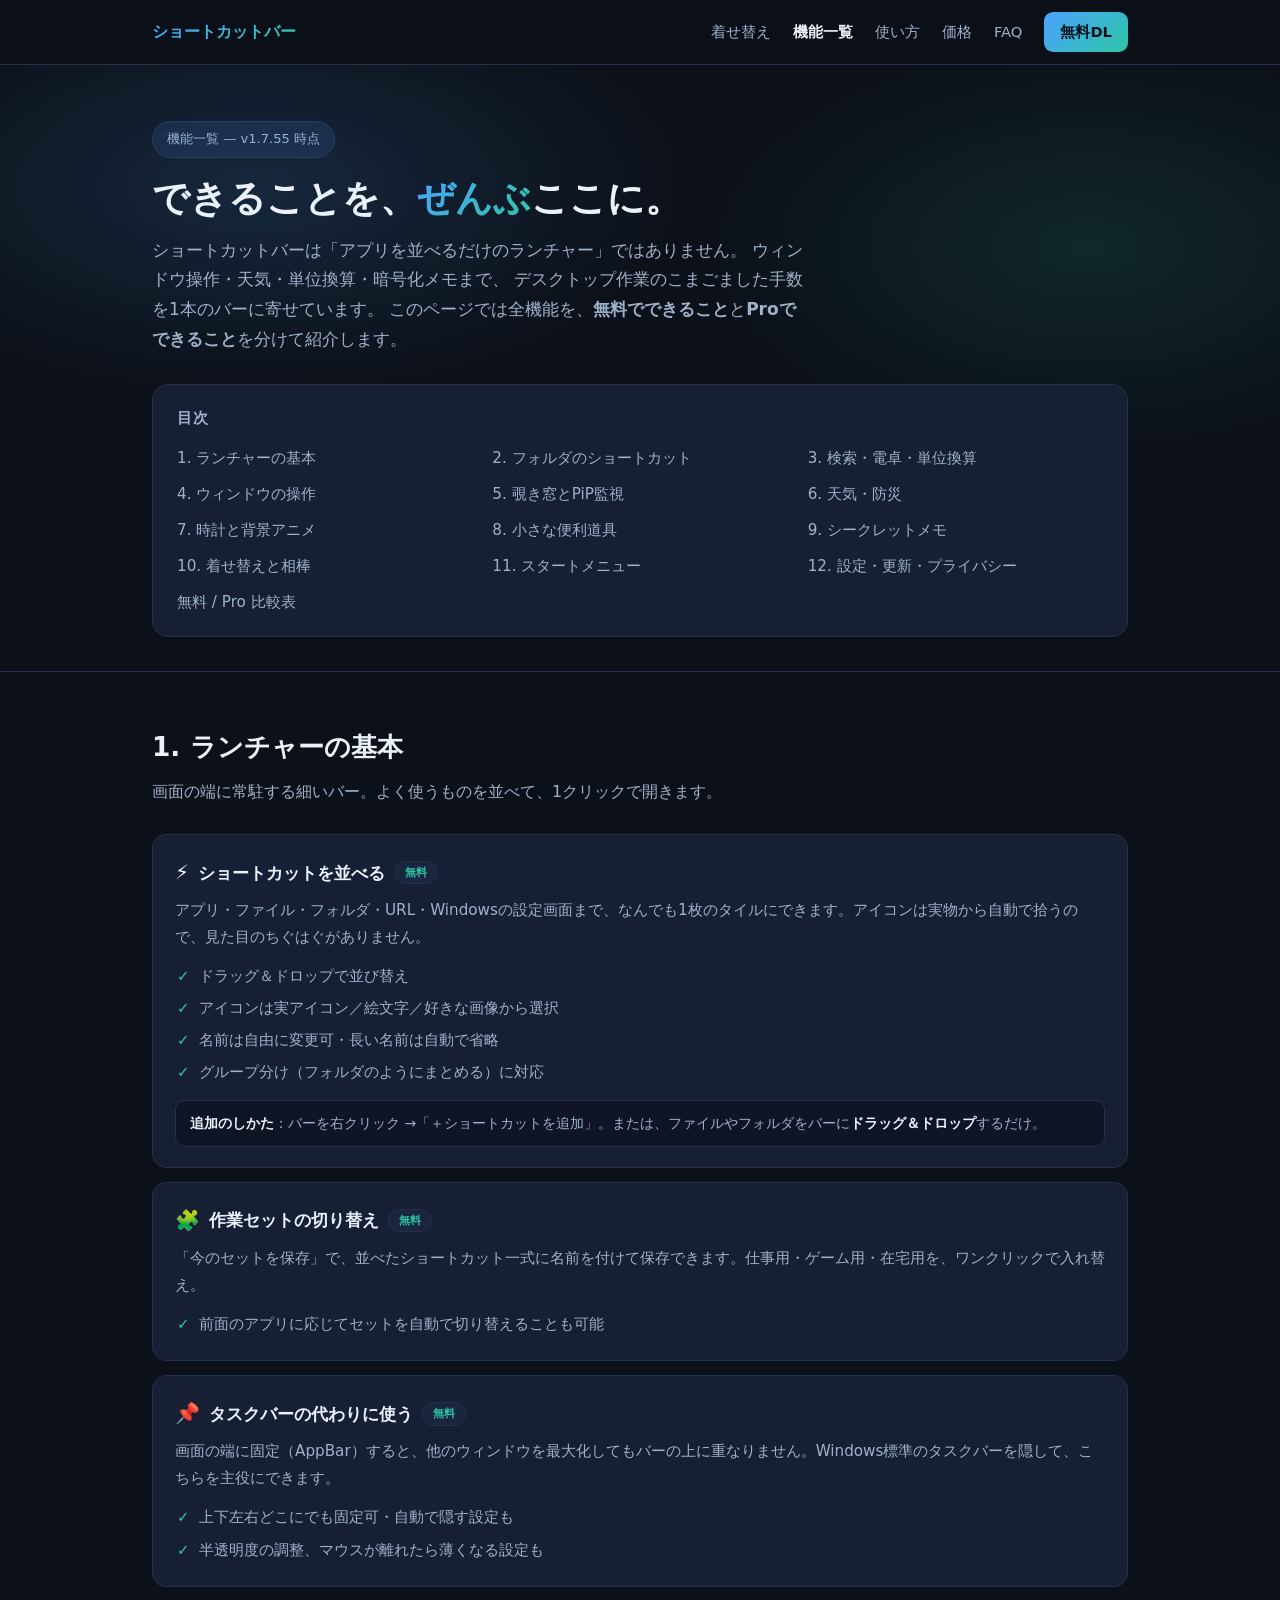
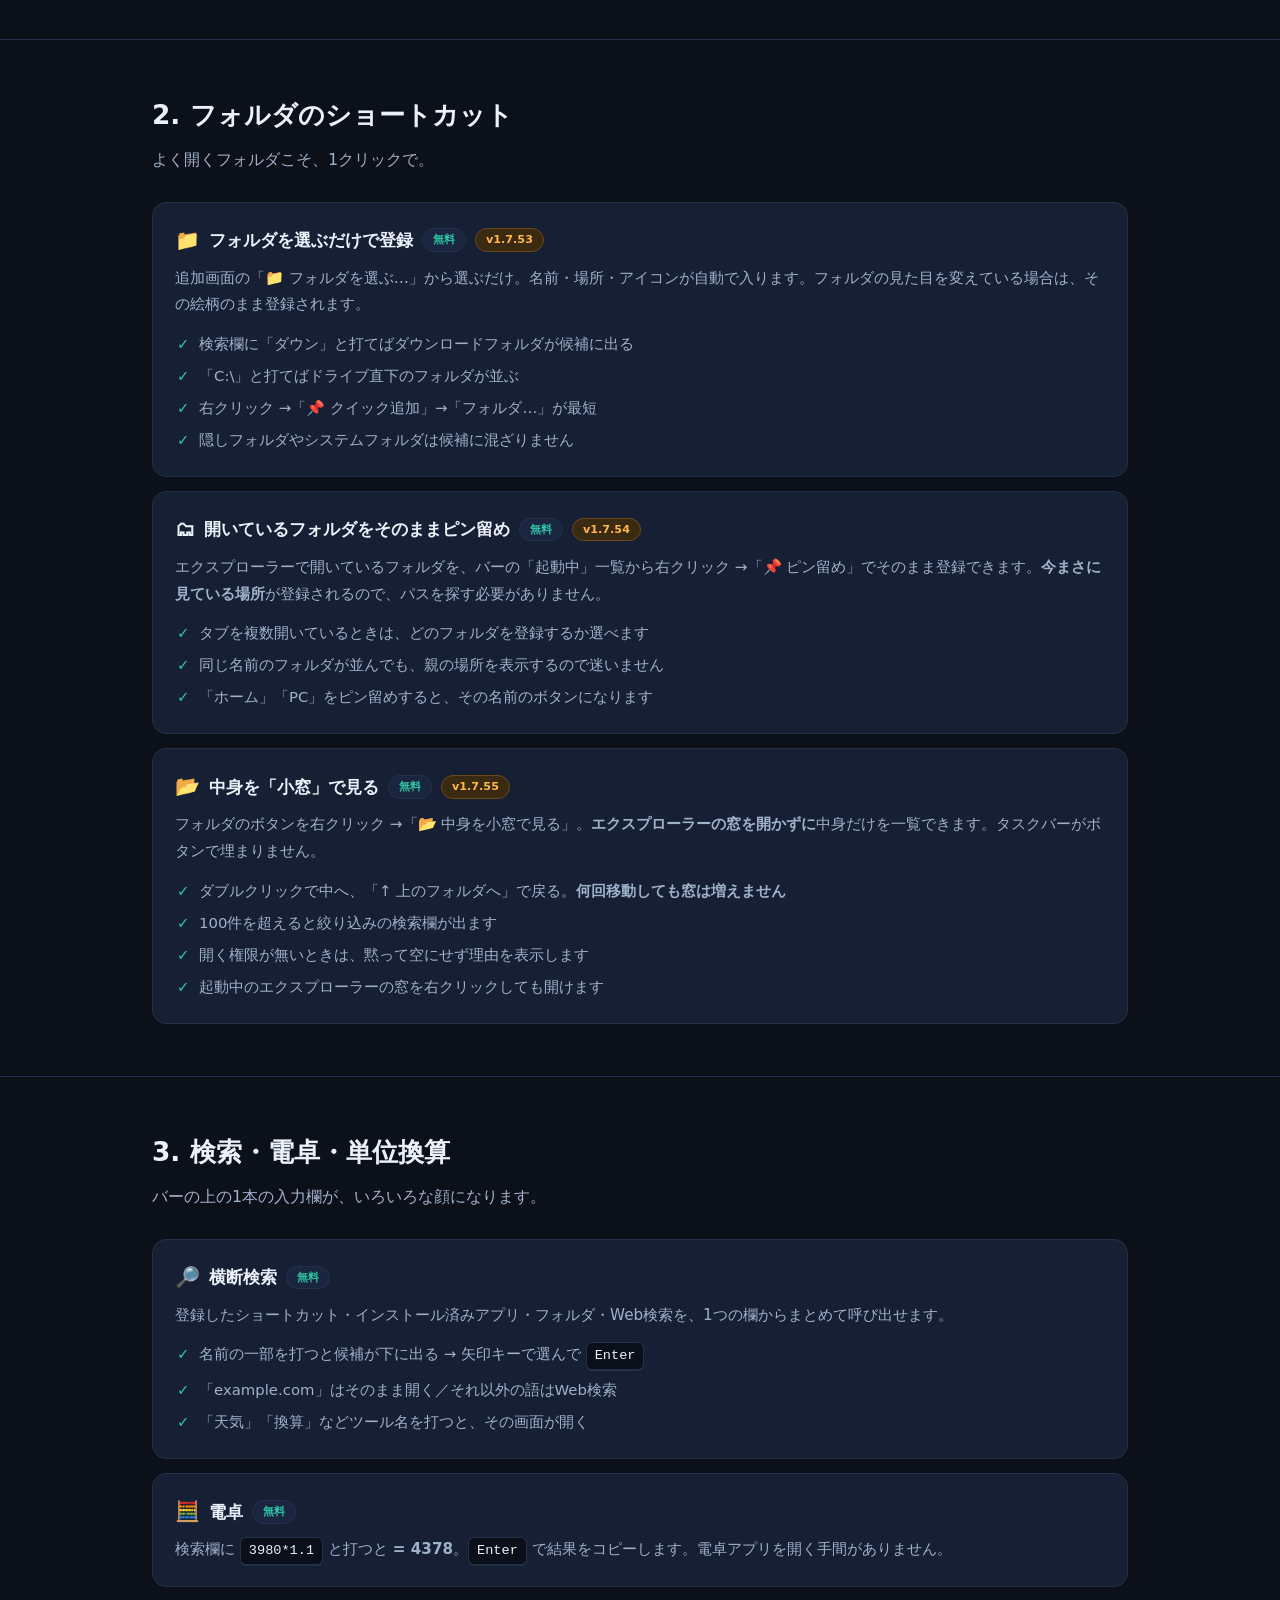
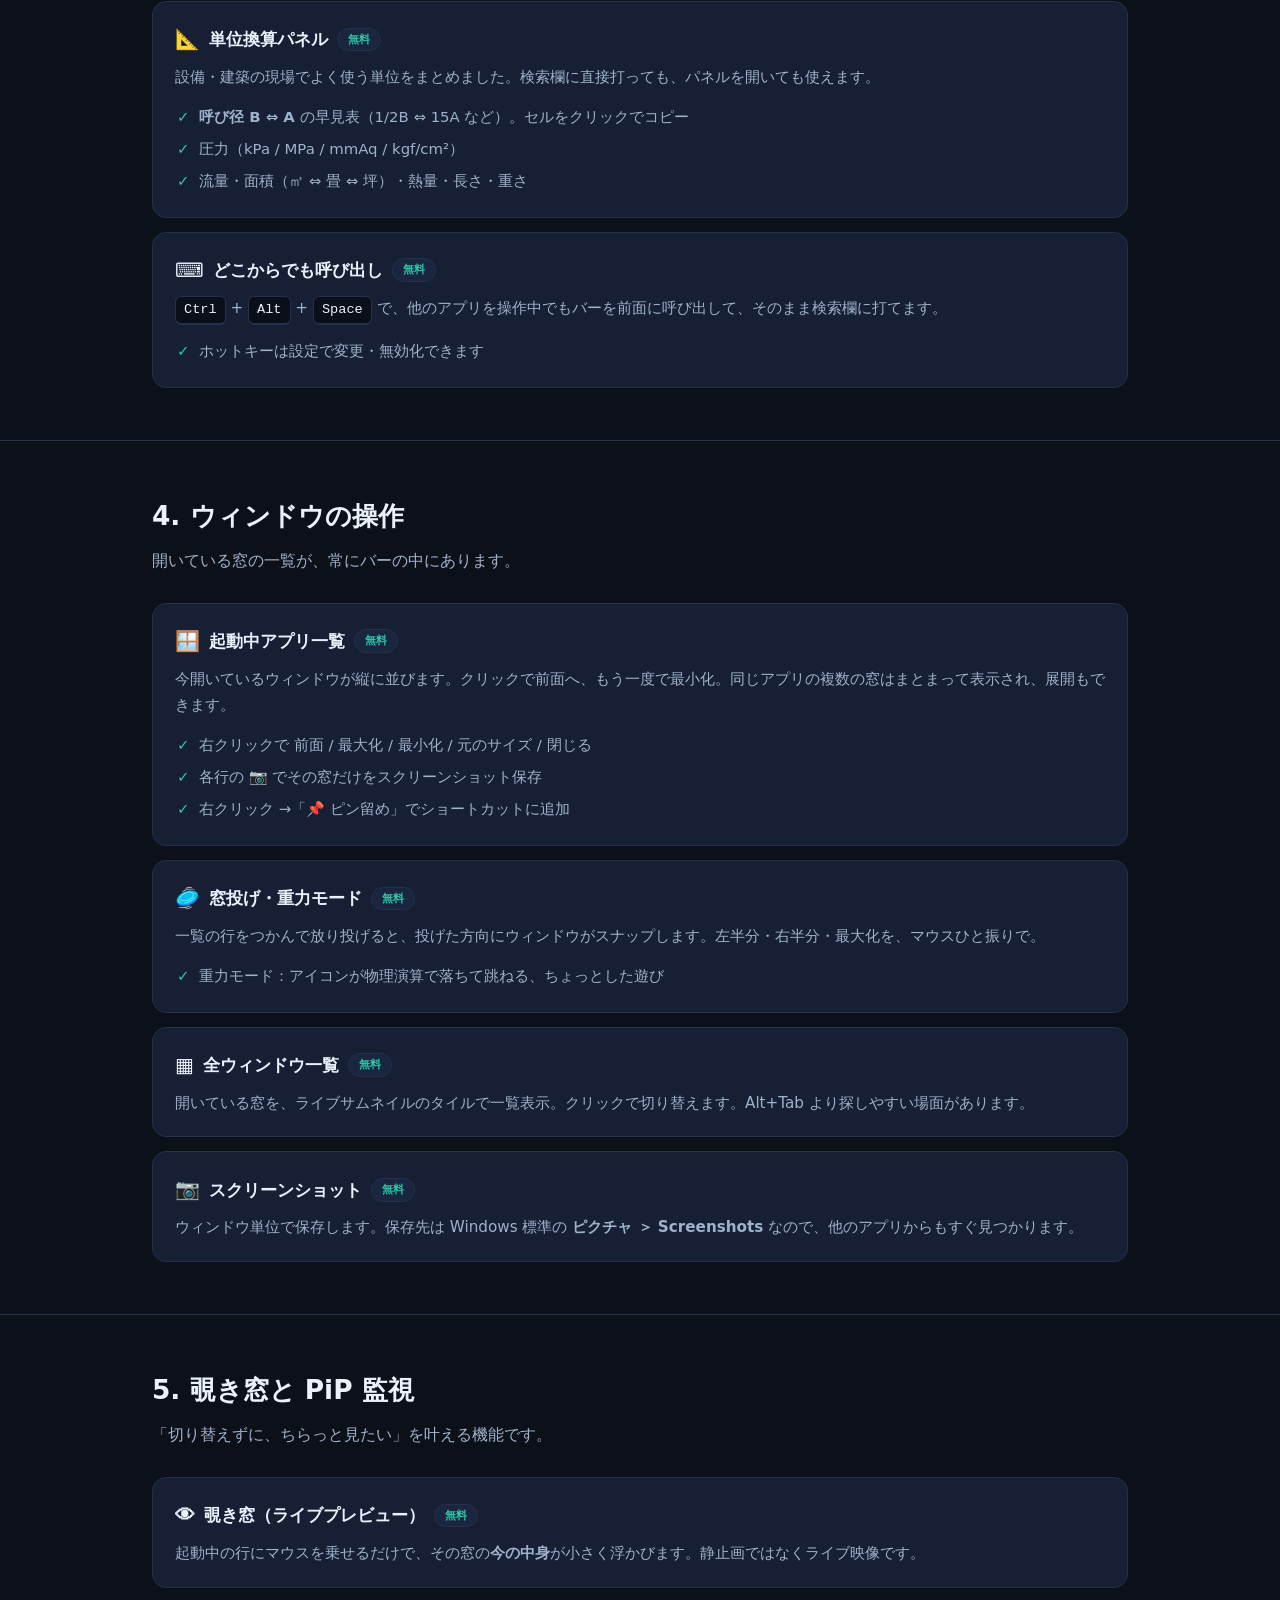
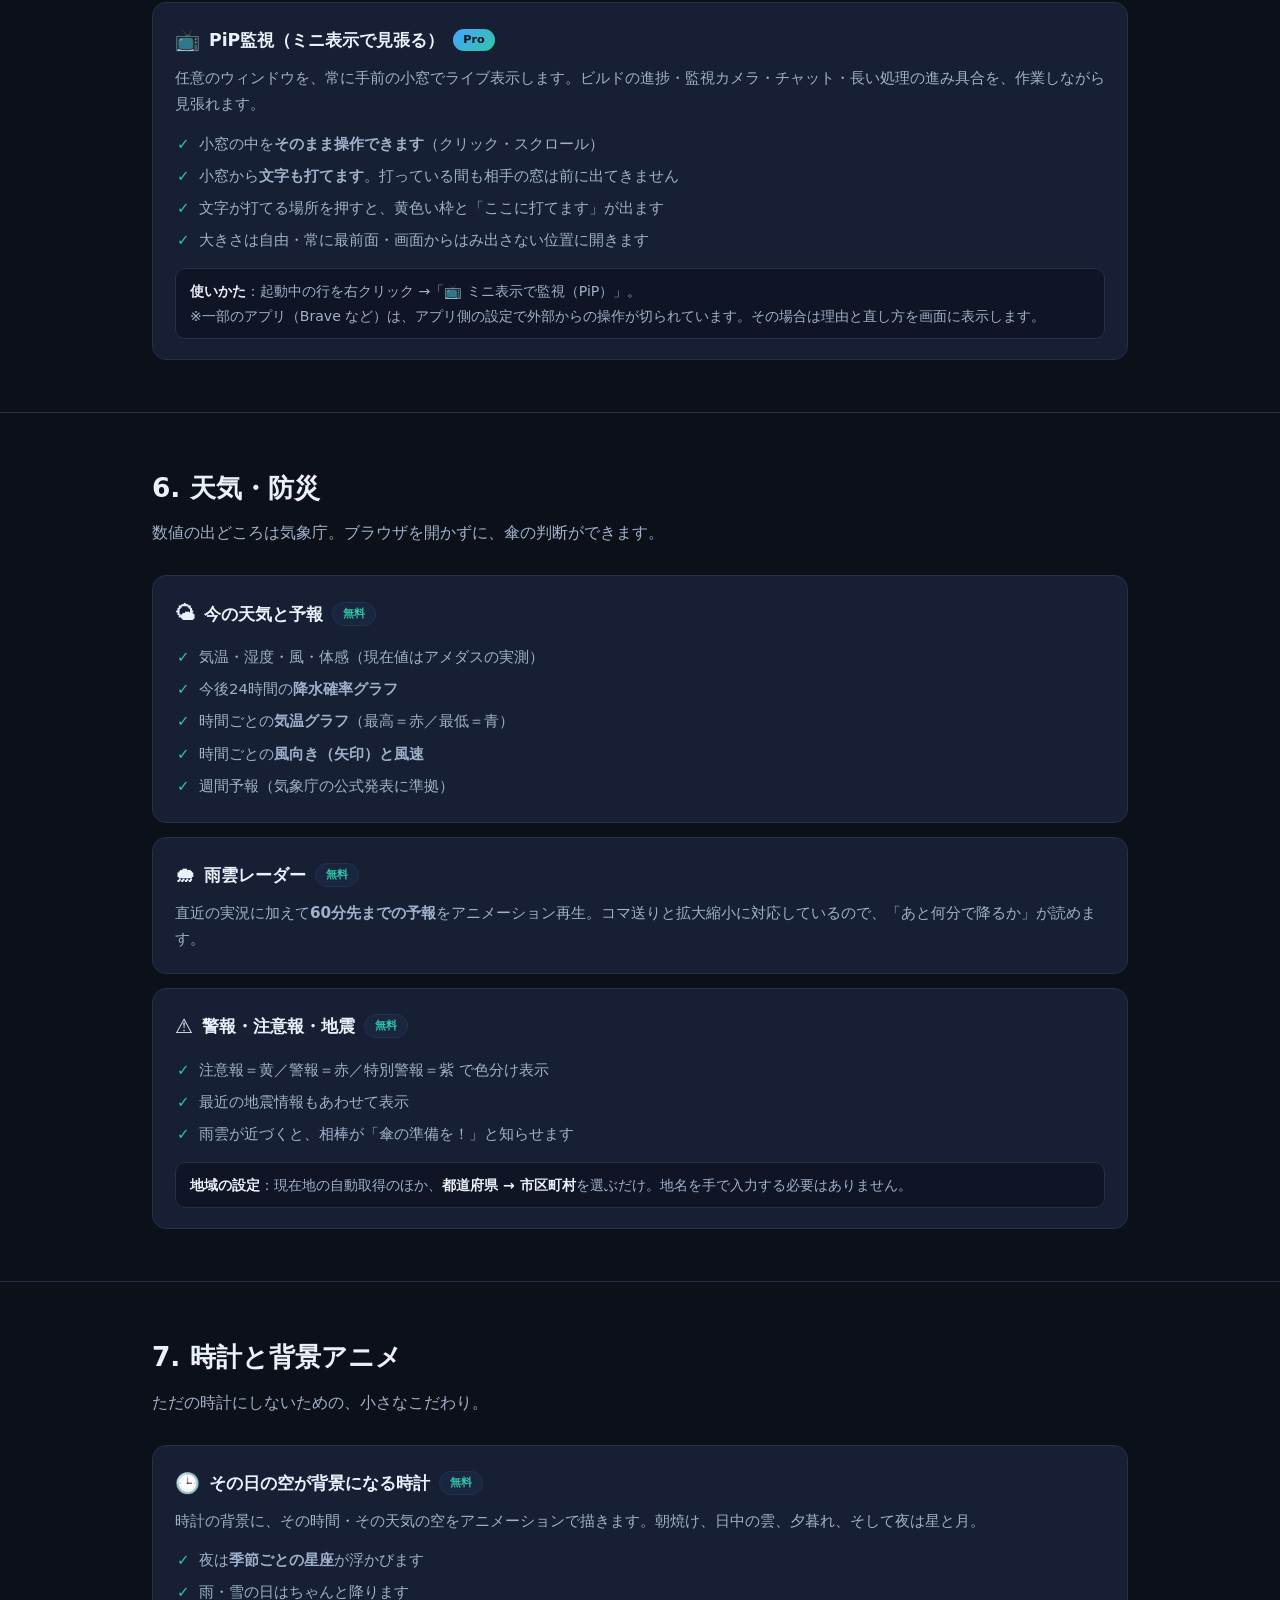
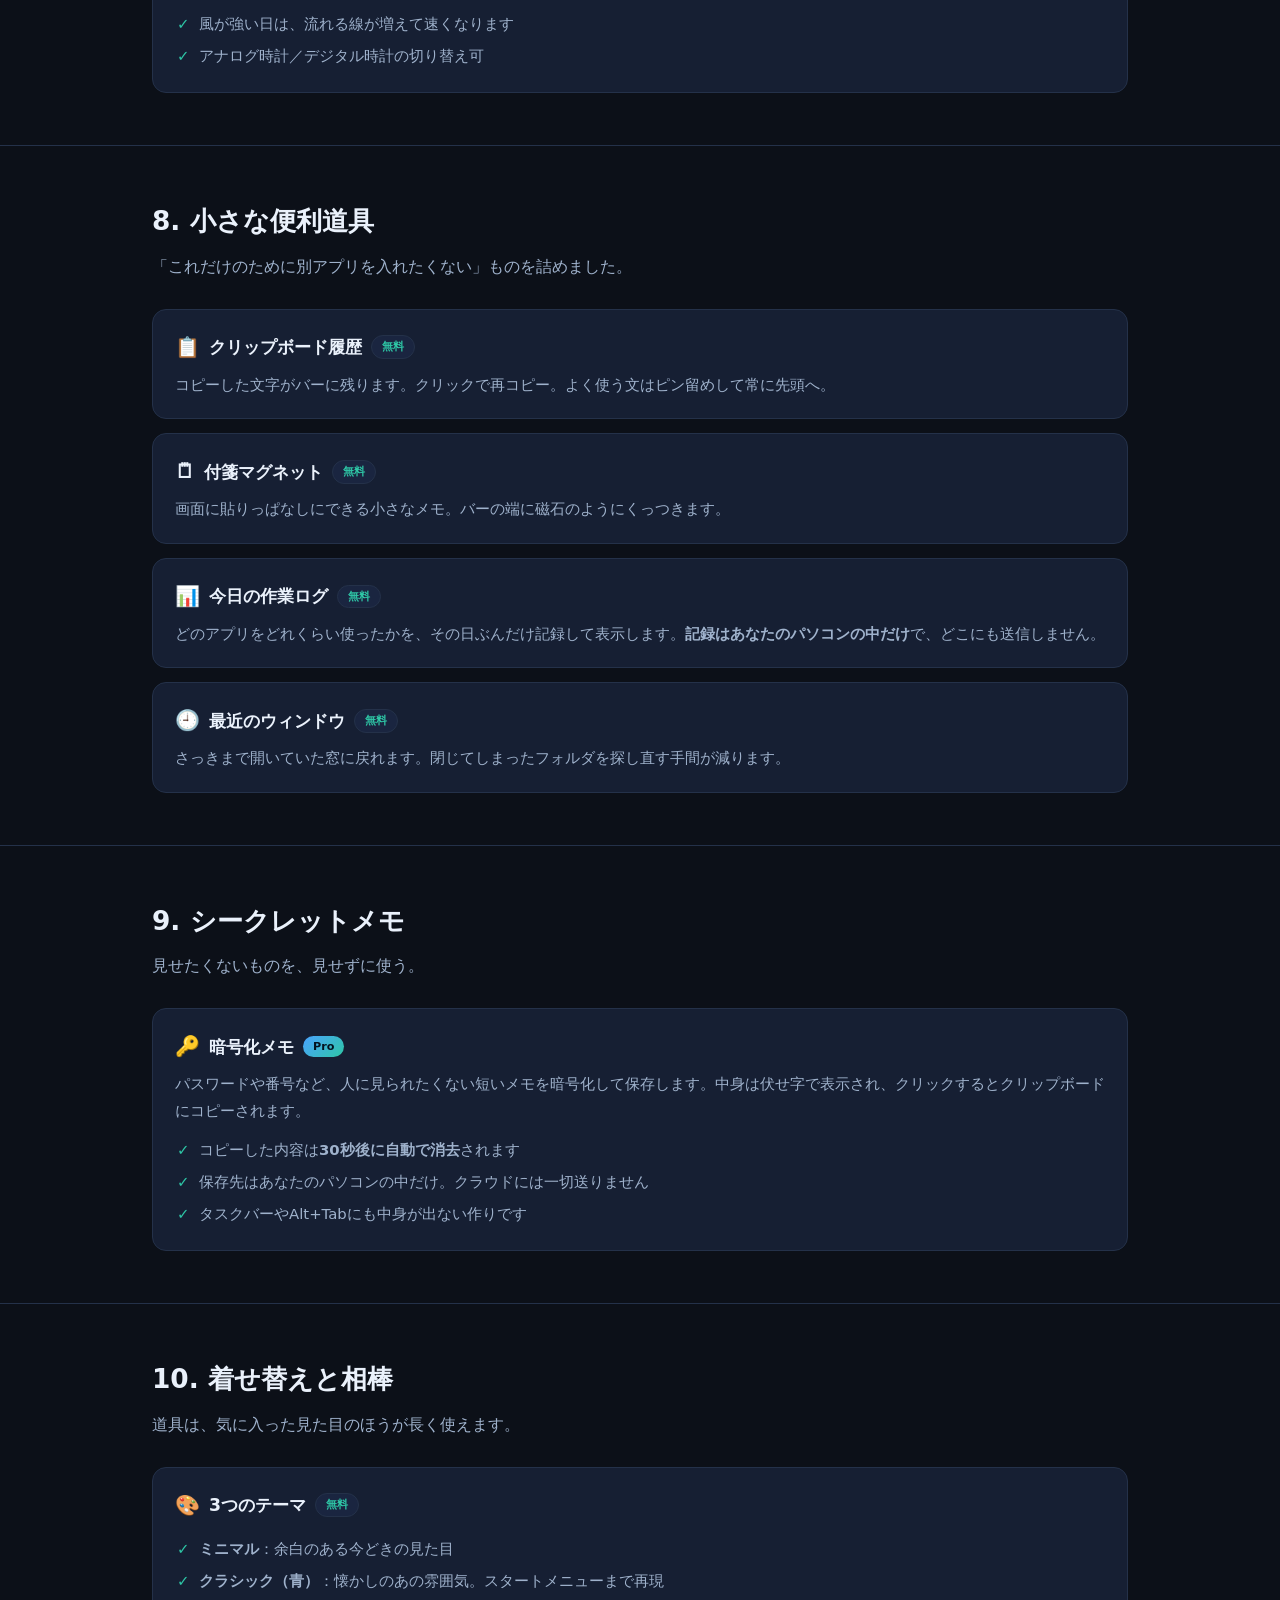
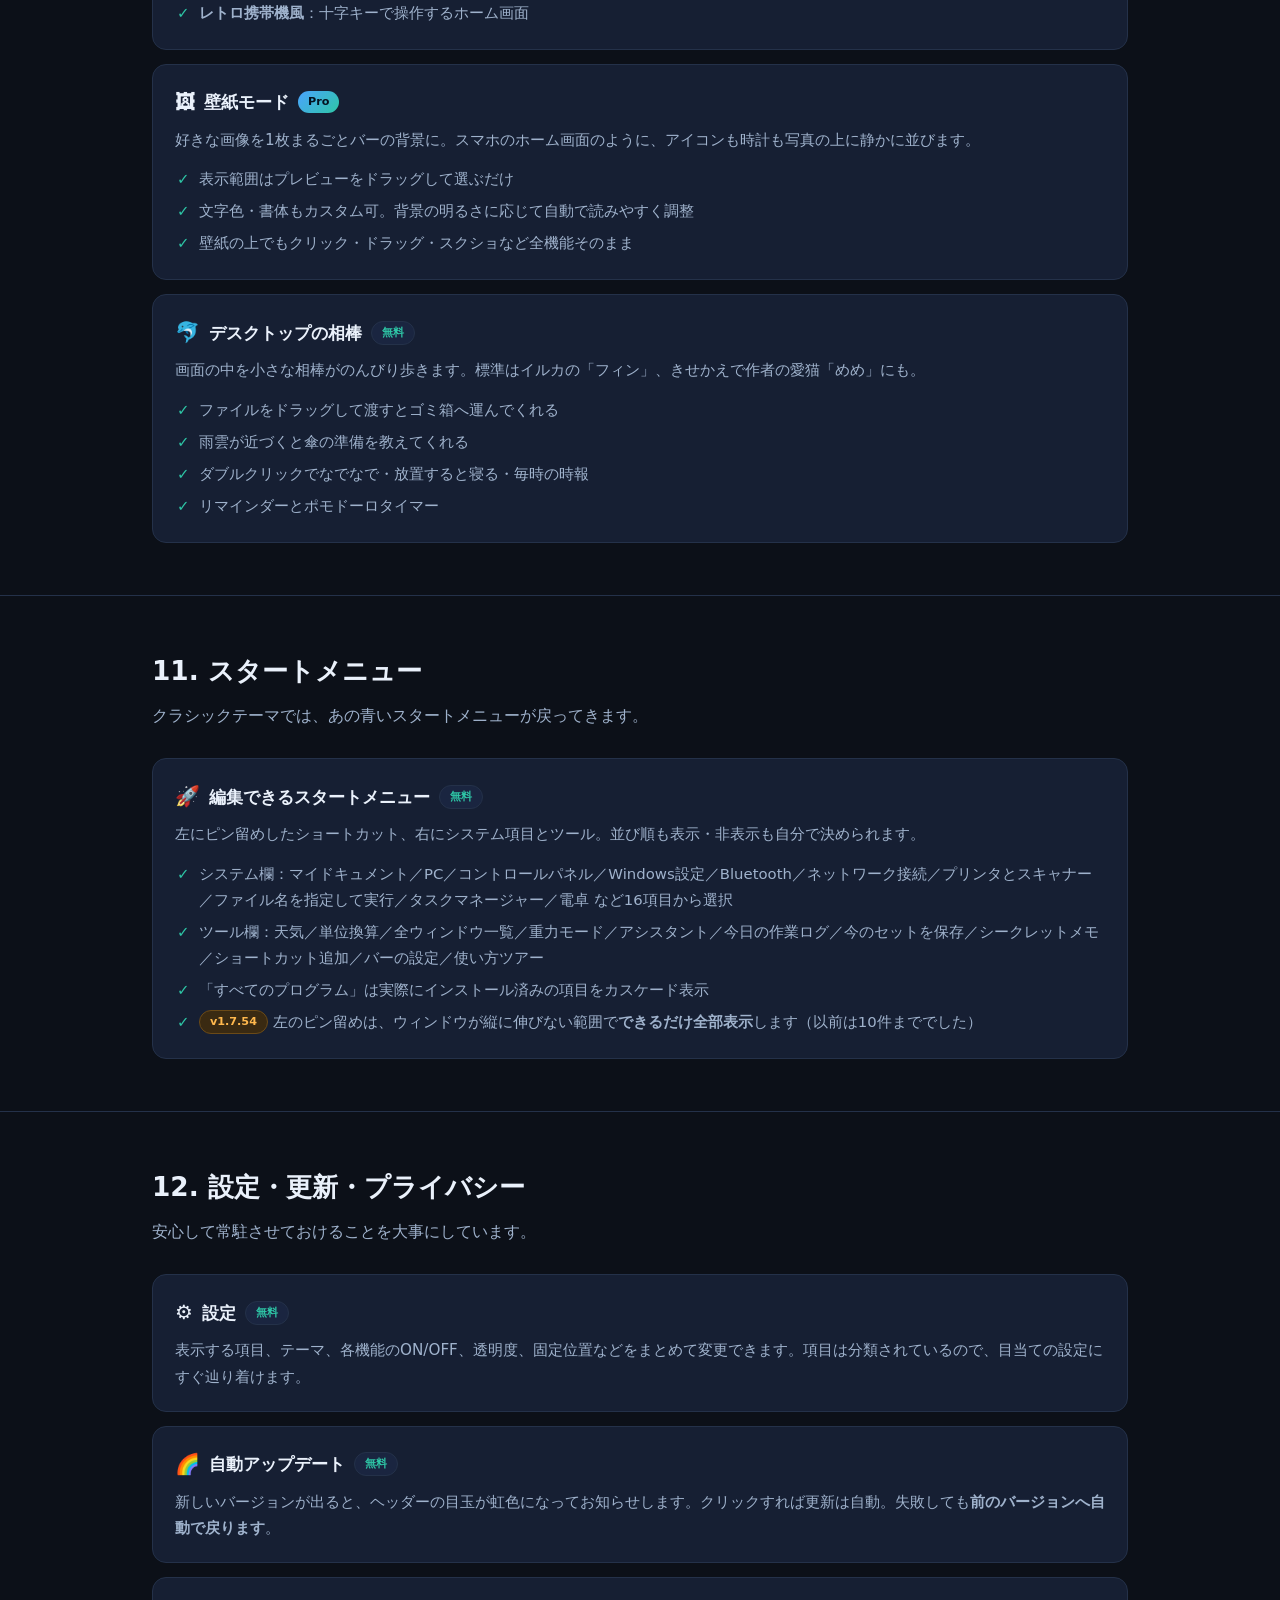
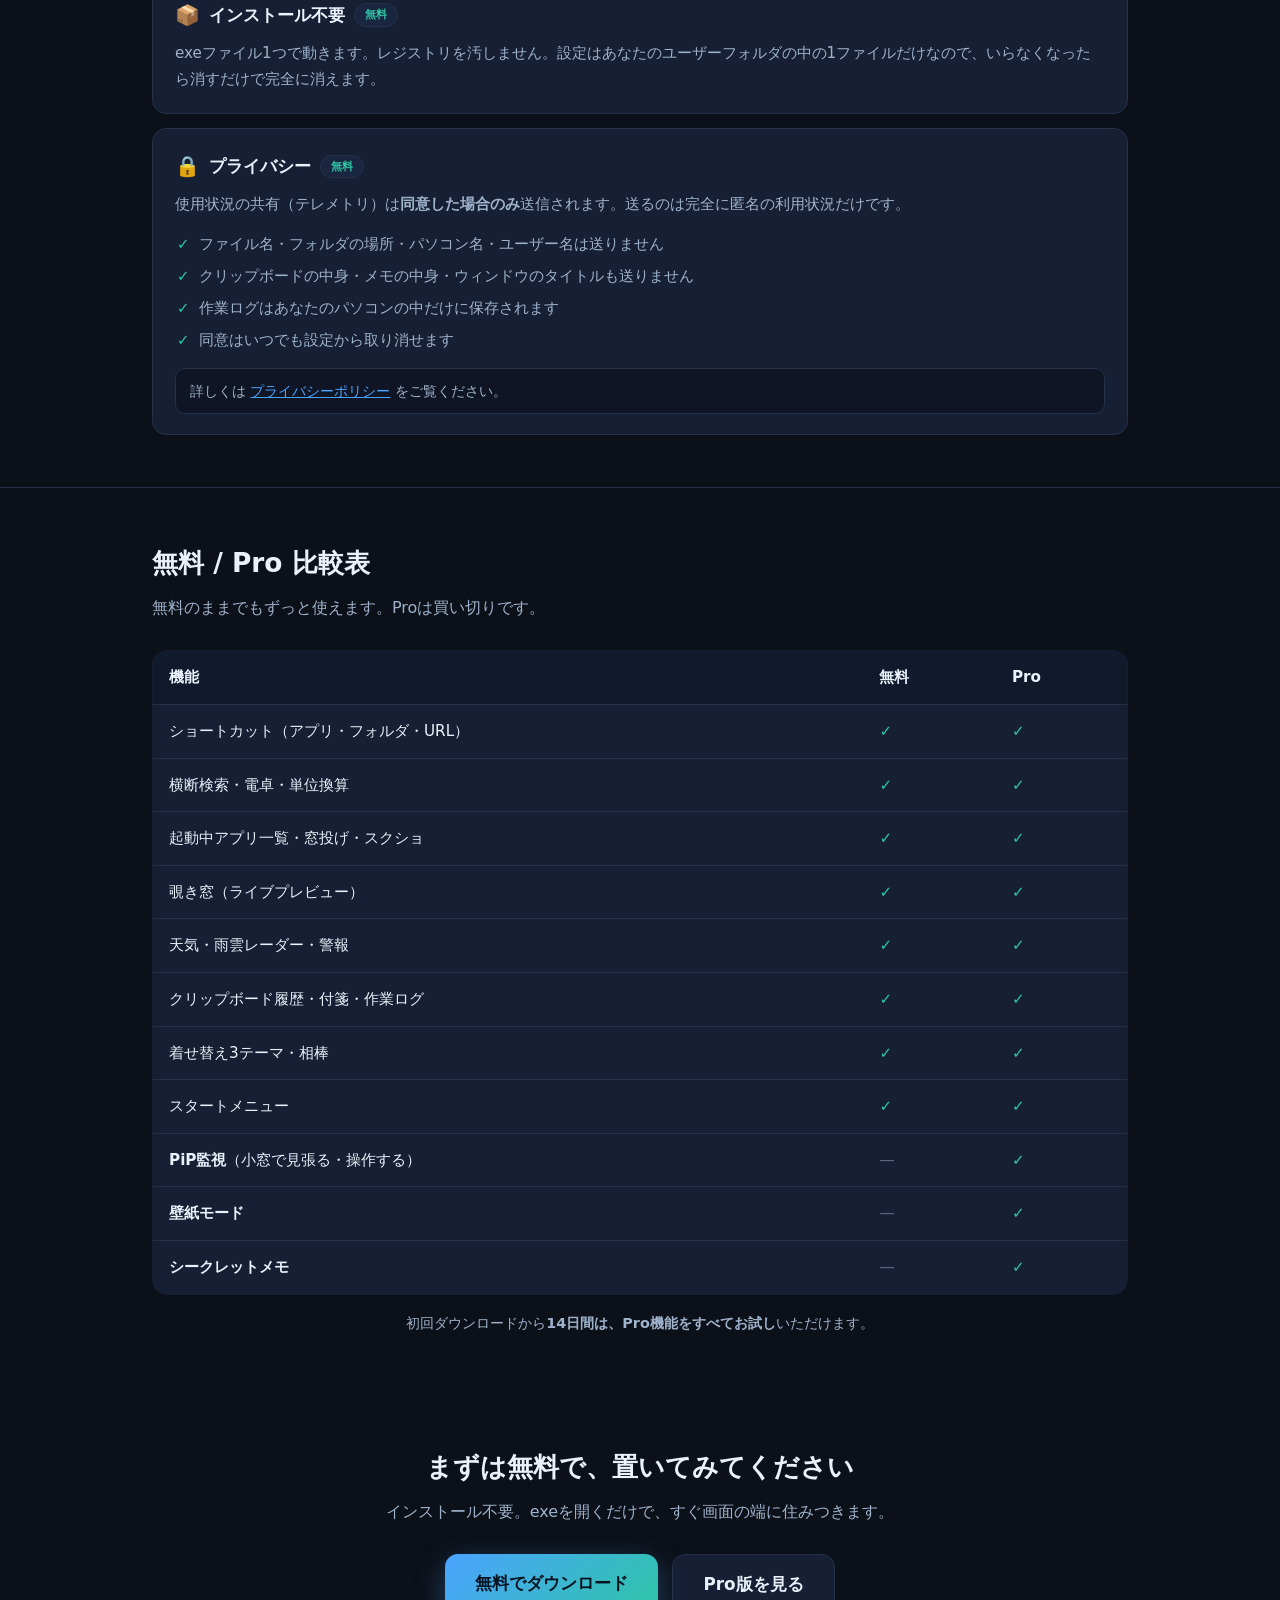
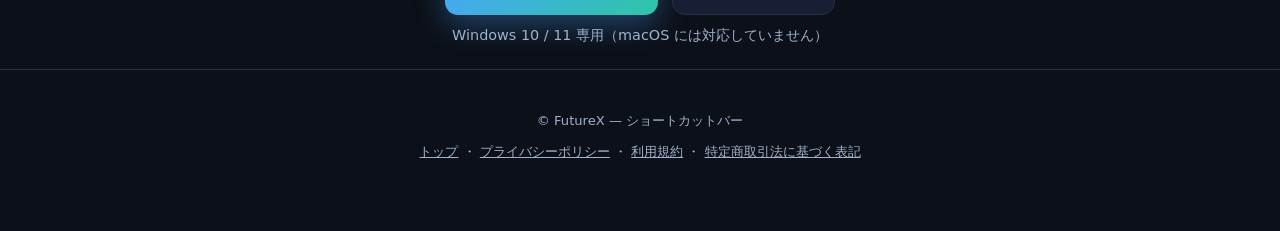
==== commit 137f248c: "site: 機能一覧に「フォルダの中身を小窓で見る」を追加（v1.7.55）" ====
--- a/docs/features.html
+++ b/docs/features.html
@@ -129,7 +129,7 @@
 
 <header class="top">
   <div class="wrap">
-    <span class="badge">機能一覧 — v1.7.54 時点</span>
+    <span class="badge">機能一覧 — v1.7.55 時点</span>
     <h1>できることを、<span class="g">ぜんぶ</span>ここに。</h1>
     <p class="lead">
       ショートカットバーは「アプリを並べるだけのランチャー」ではありません。
@@ -224,6 +224,17 @@
           <li>タブを複数開いているときは、どのフォルダを登録するか選べます</li>
           <li>同じ名前のフォルダが並んでも、親の場所を表示するので迷いません</li>
           <li>「ホーム」「PC」をピン留めすると、その名前のボタンになります</li>
+        </ul>
+      </div>
+
+      <div class="f">
+        <h3><span class="ic">📂</span>中身を「小窓」で見る<span class="chip c-free">無料</span><span class="chip c-new">v1.7.55</span></h3>
+        <p>フォルダのボタンを右クリック →「📂 中身を小窓で見る」。<b>エクスプローラーの窓を開かずに</b>中身だけを一覧できます。タスクバーがボタンで埋まりません。</p>
+        <ul>
+          <li>ダブルクリックで中へ、「↑ 上のフォルダへ」で戻る。<b>何回移動しても窓は増えません</b></li>
+          <li>100件を超えると絞り込みの検索欄が出ます</li>
+          <li>開く権限が無いときは、黙って空にせず理由を表示します</li>
+          <li>起動中のエクスプローラーの窓を右クリックしても開けます</li>
         </ul>
       </div>
 
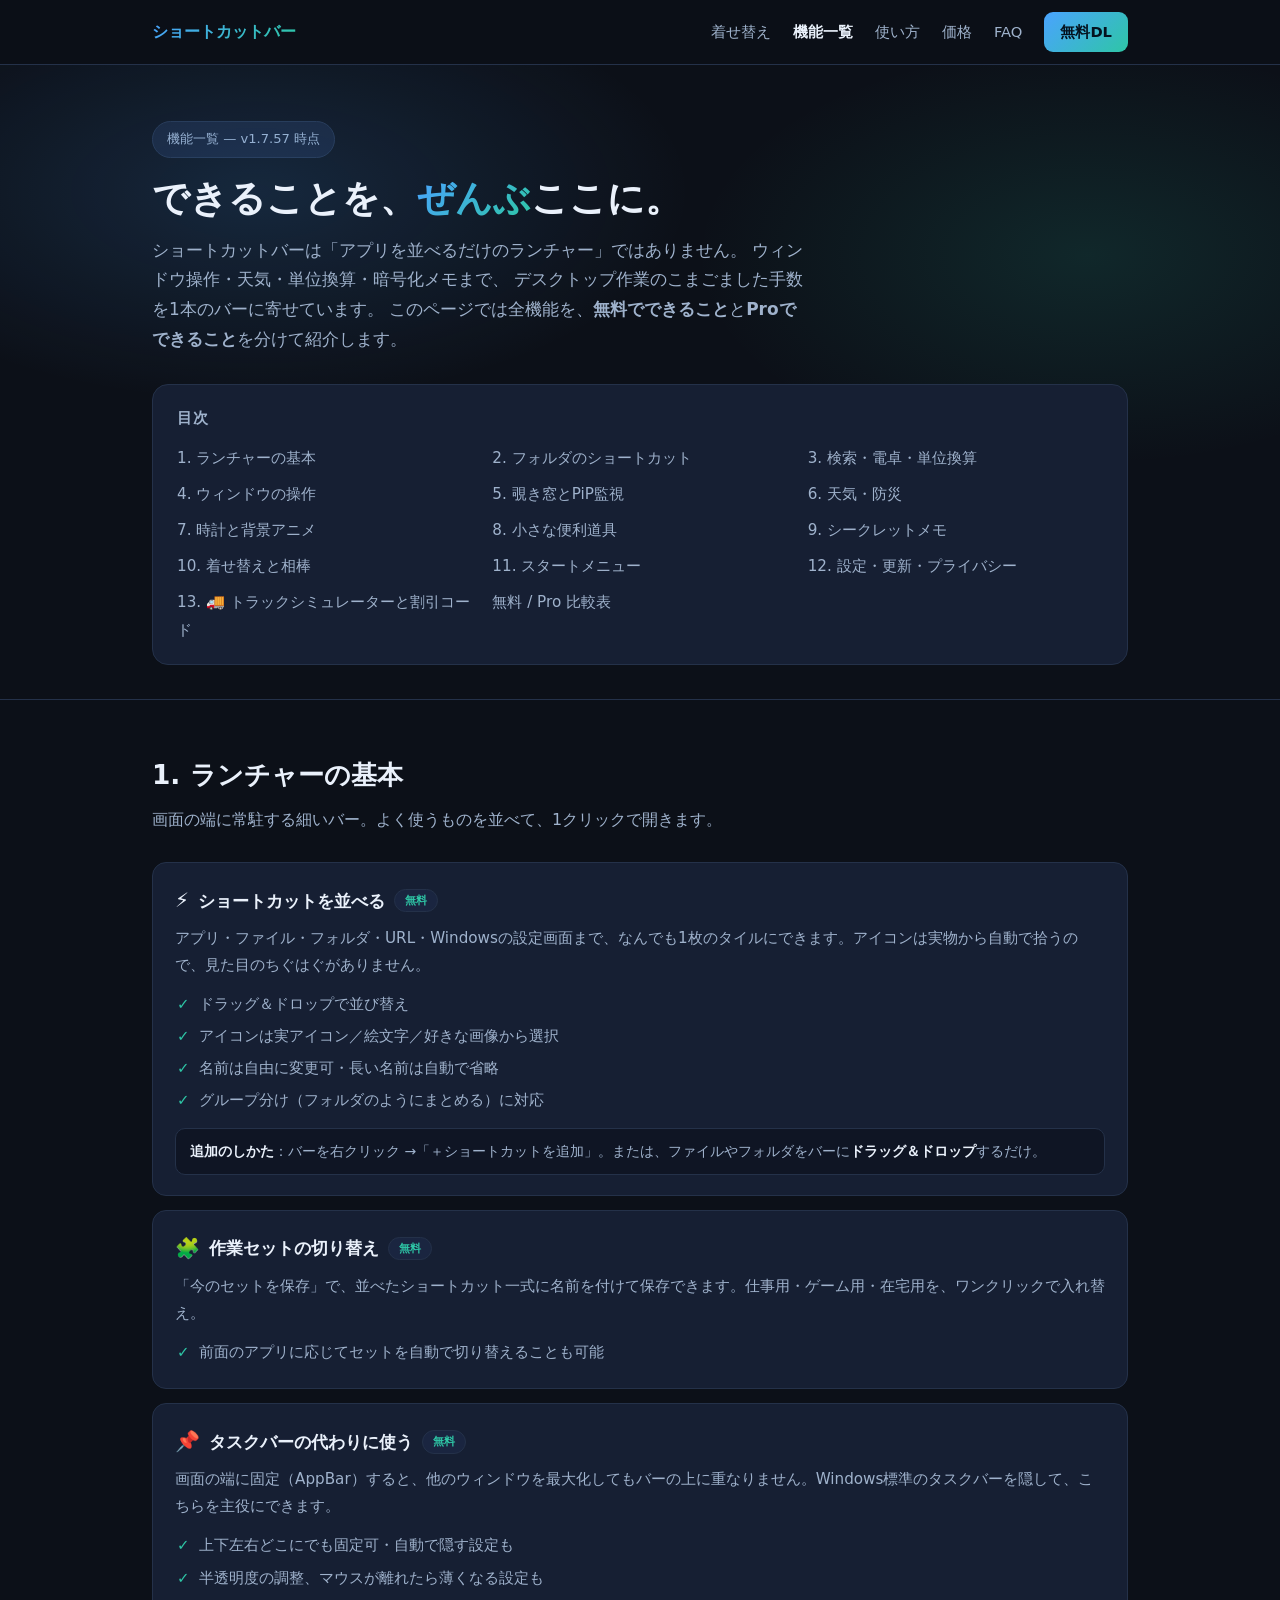
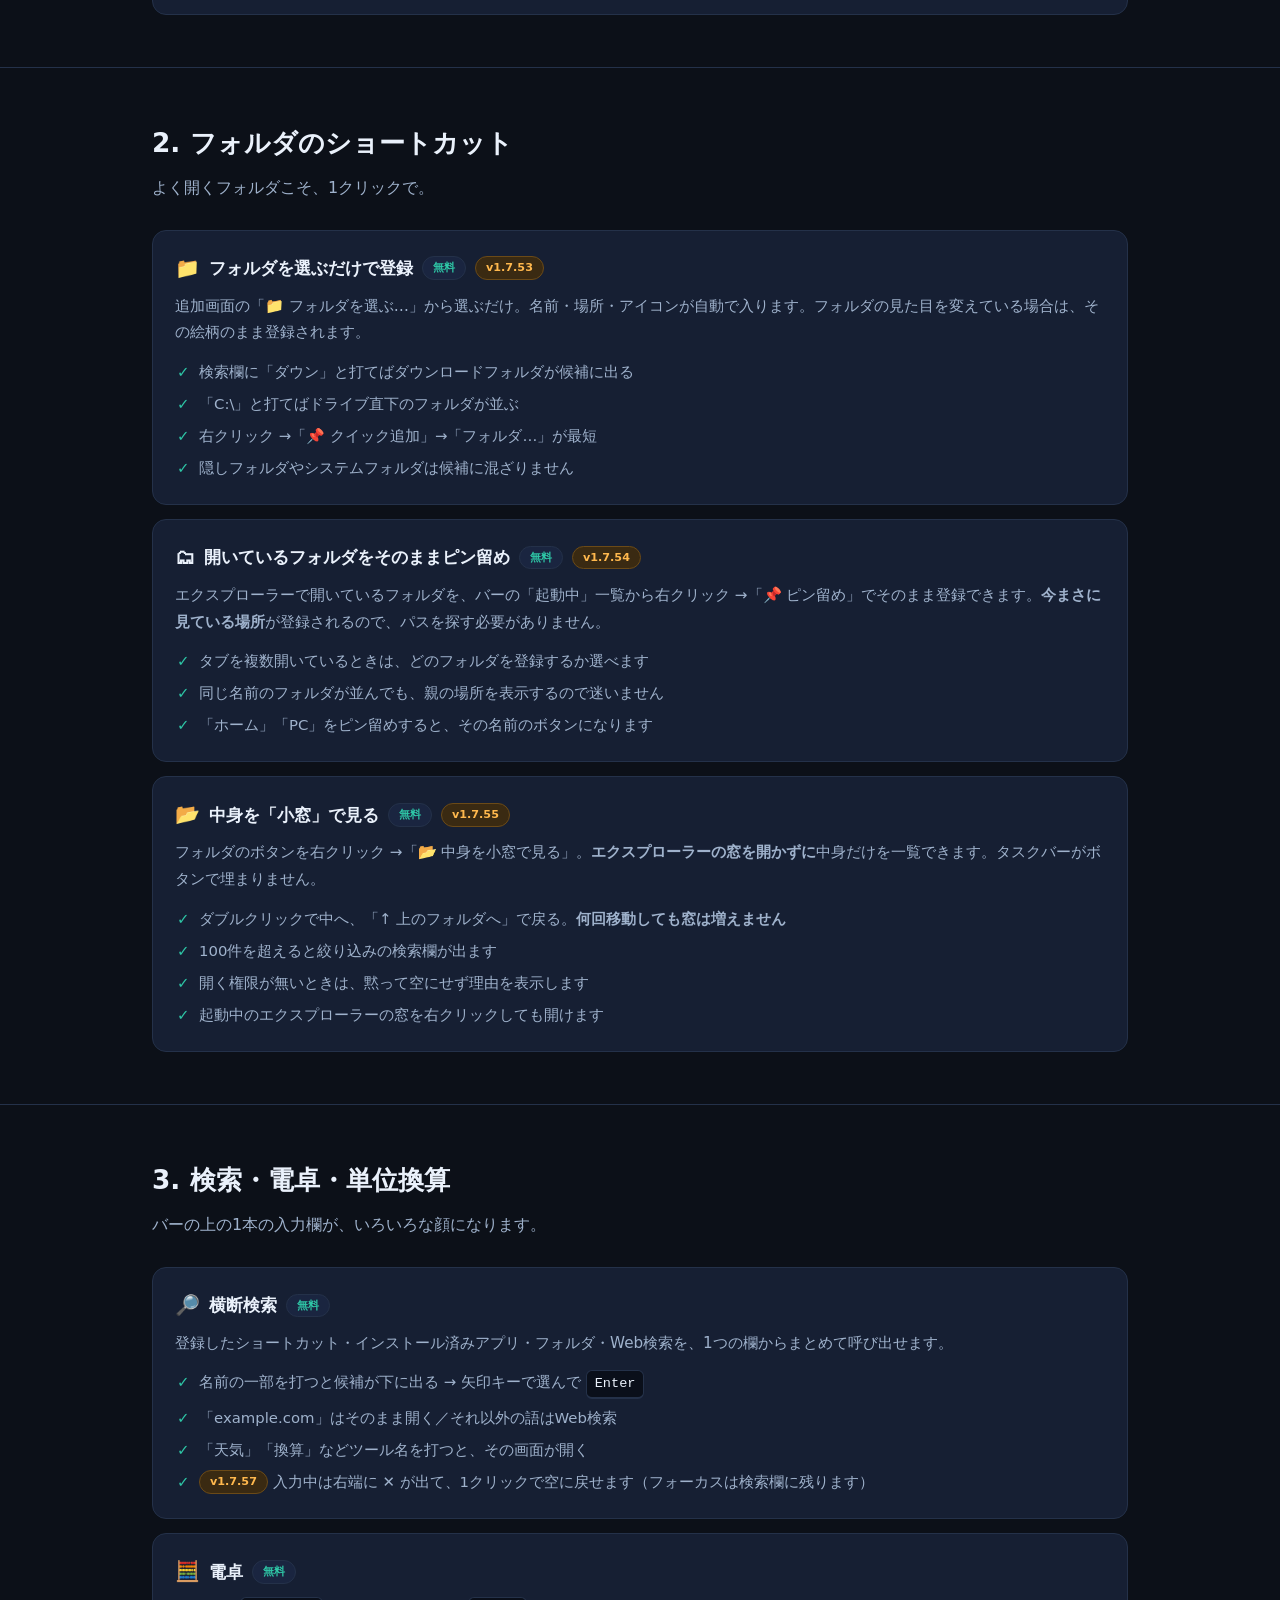
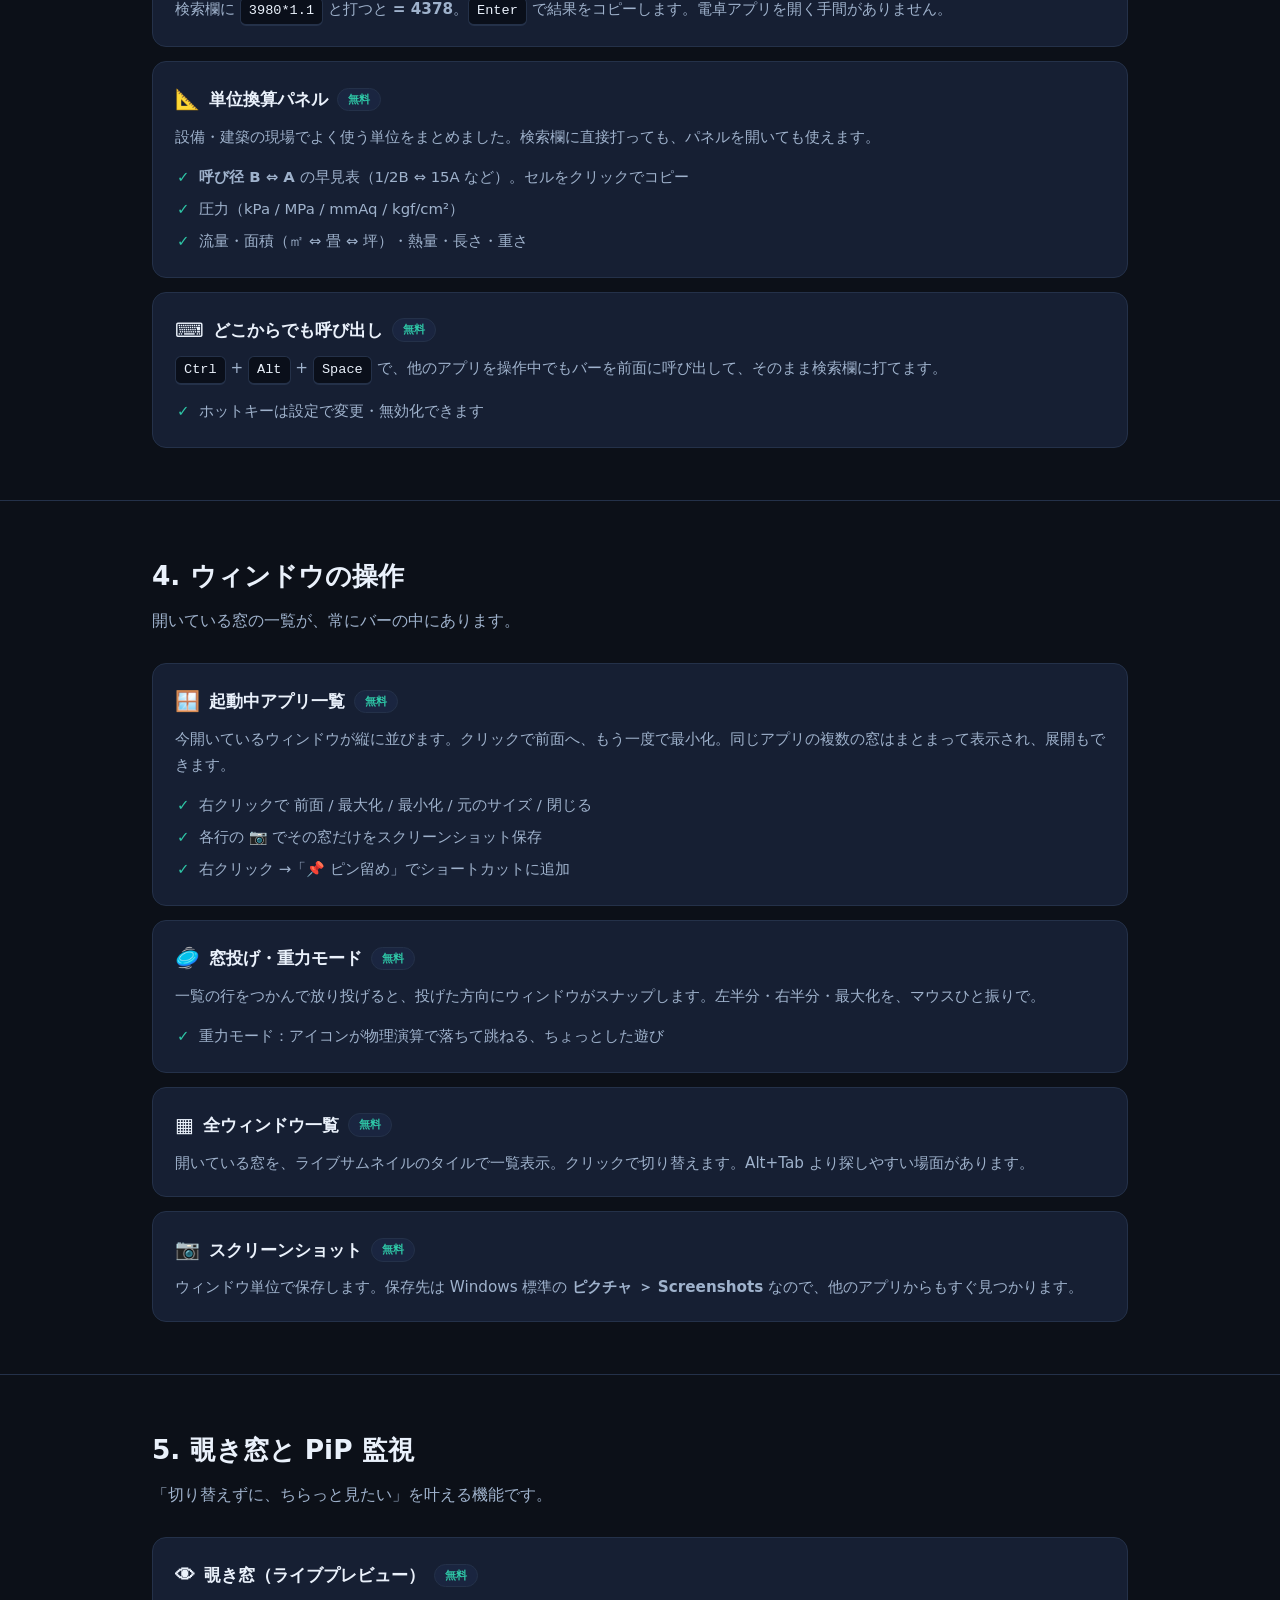
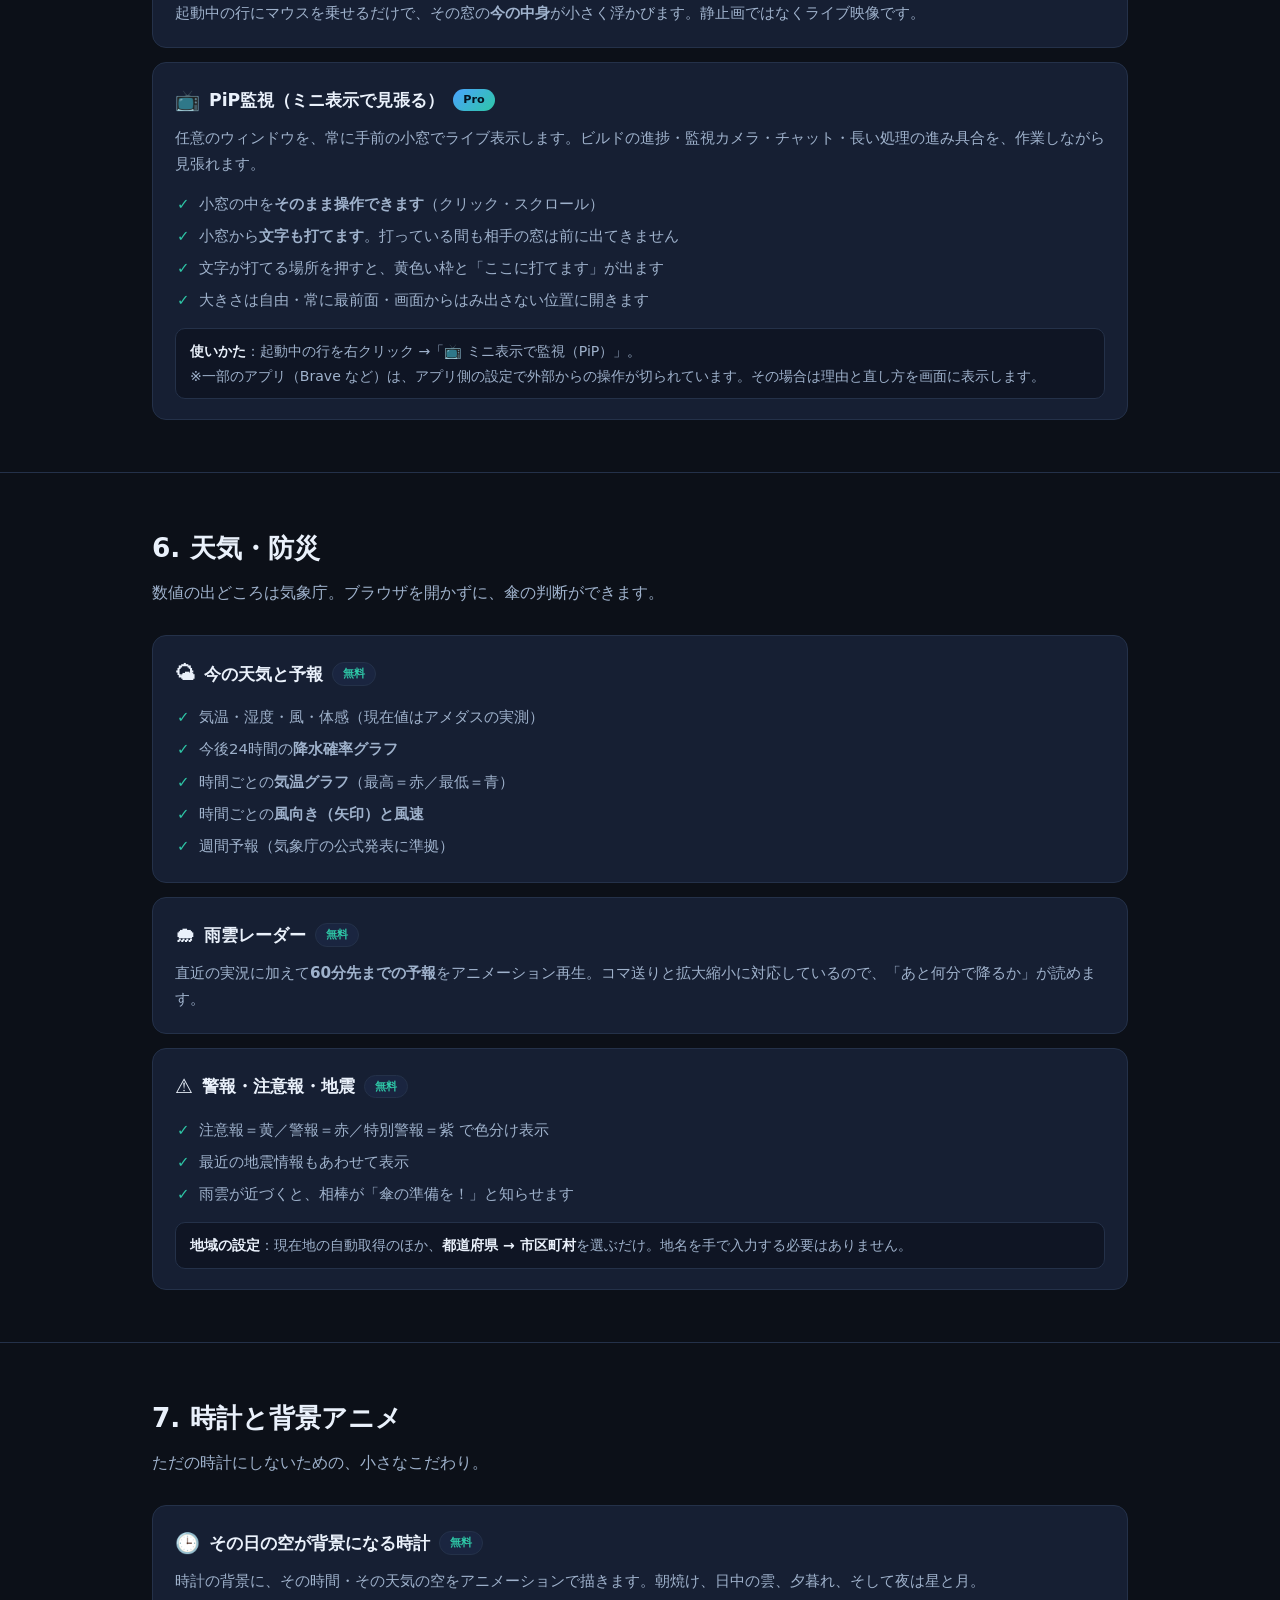
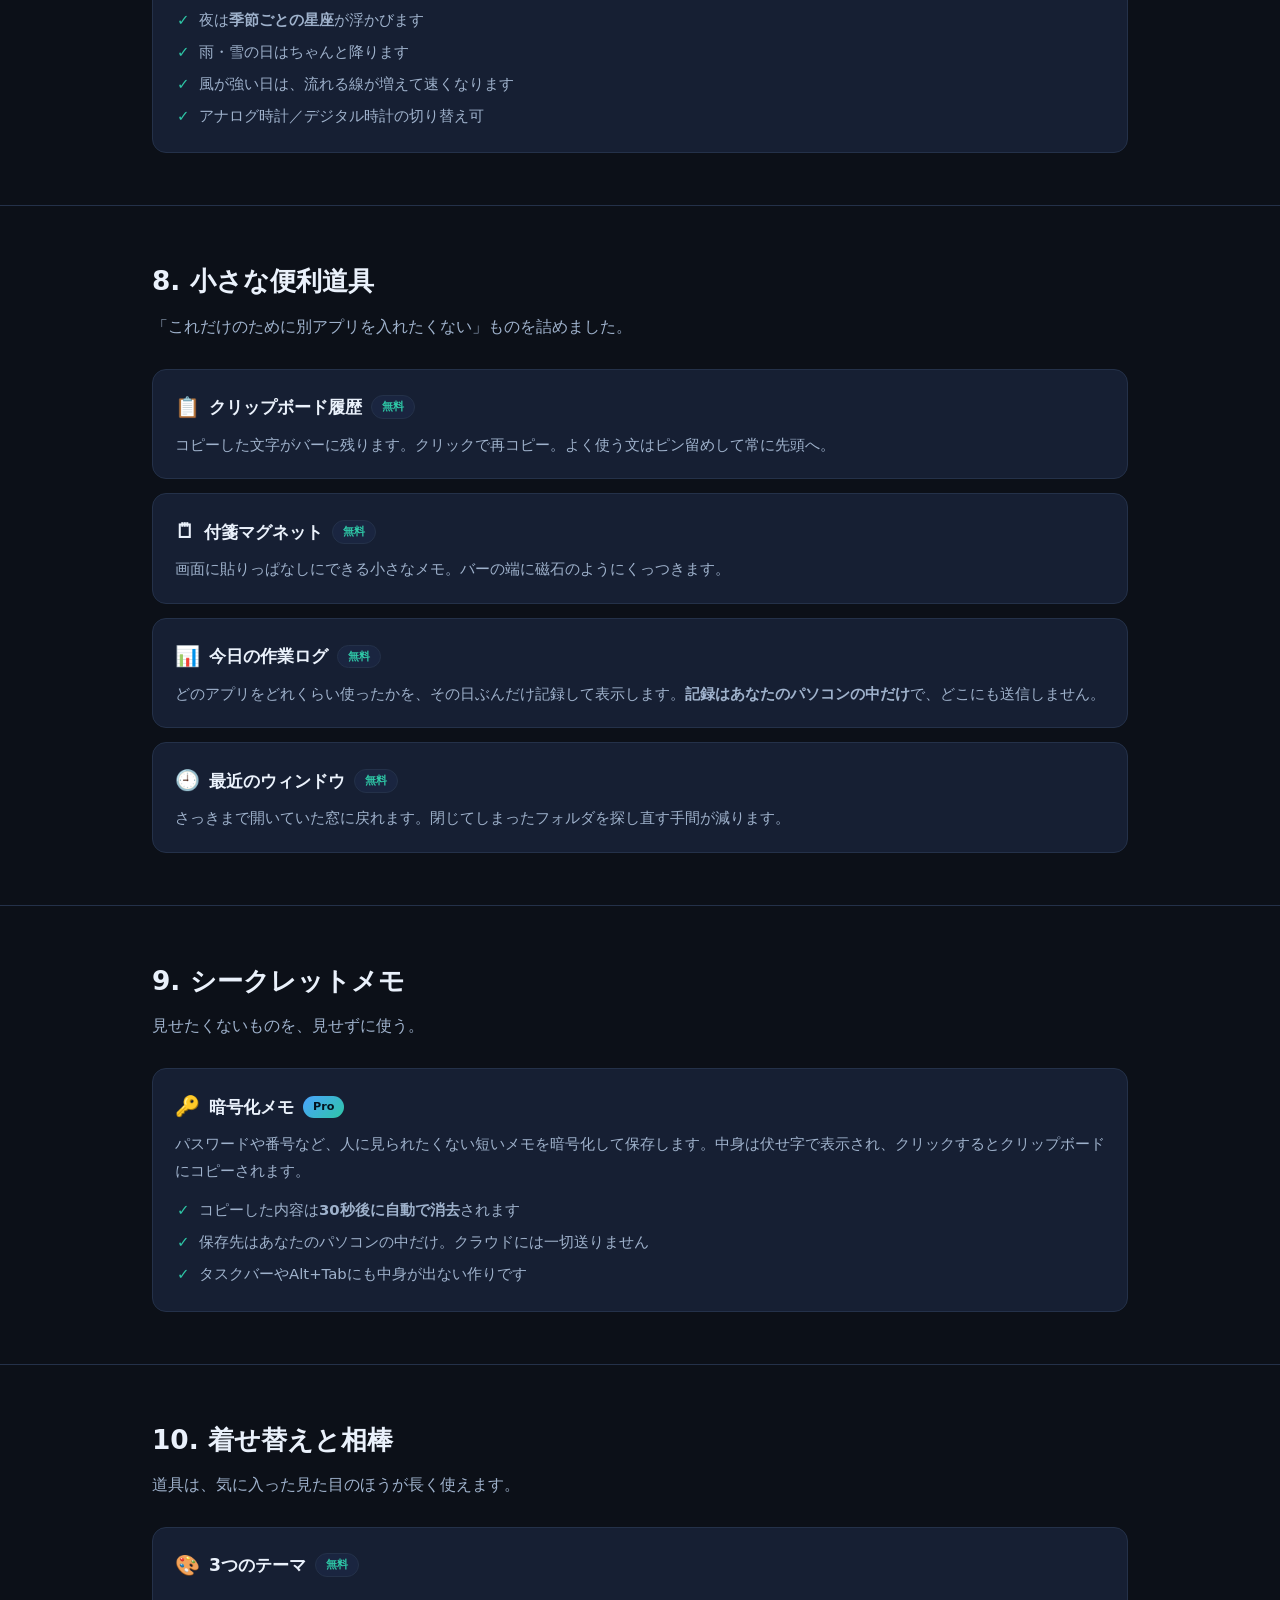
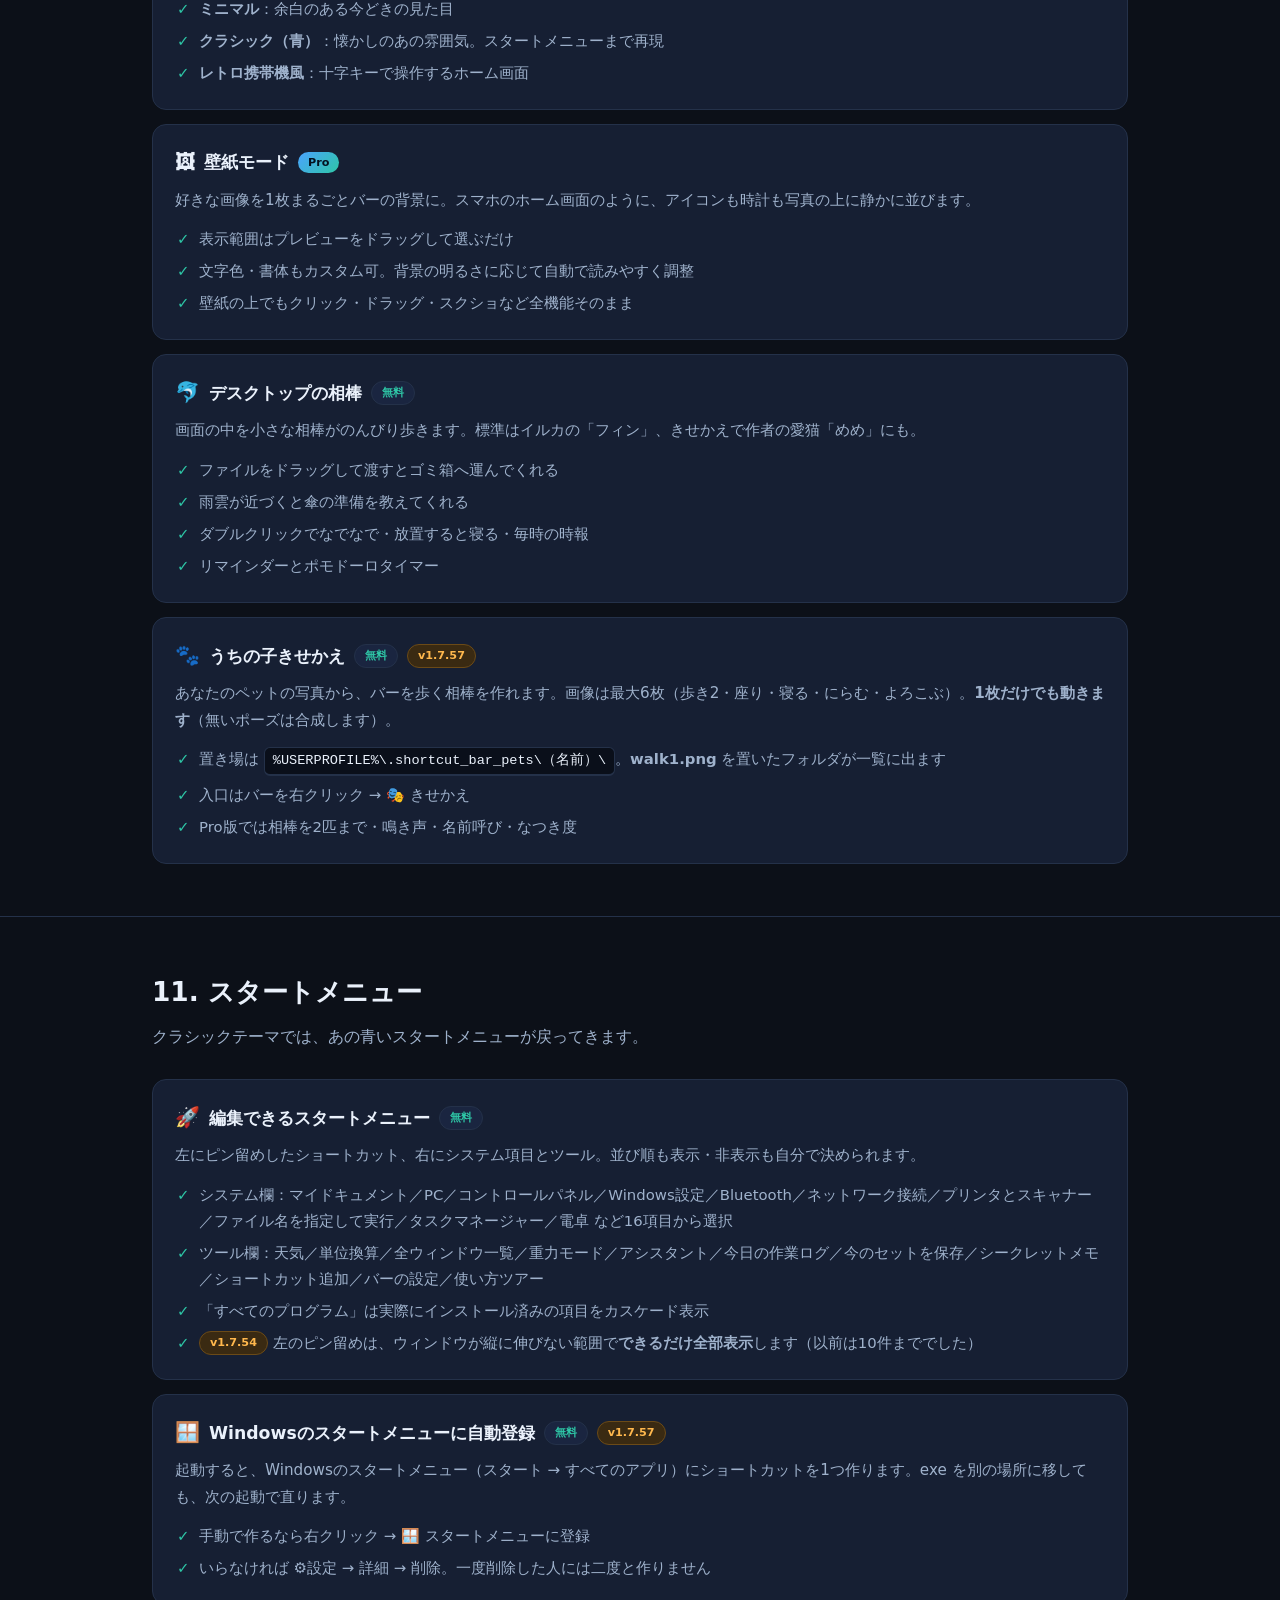
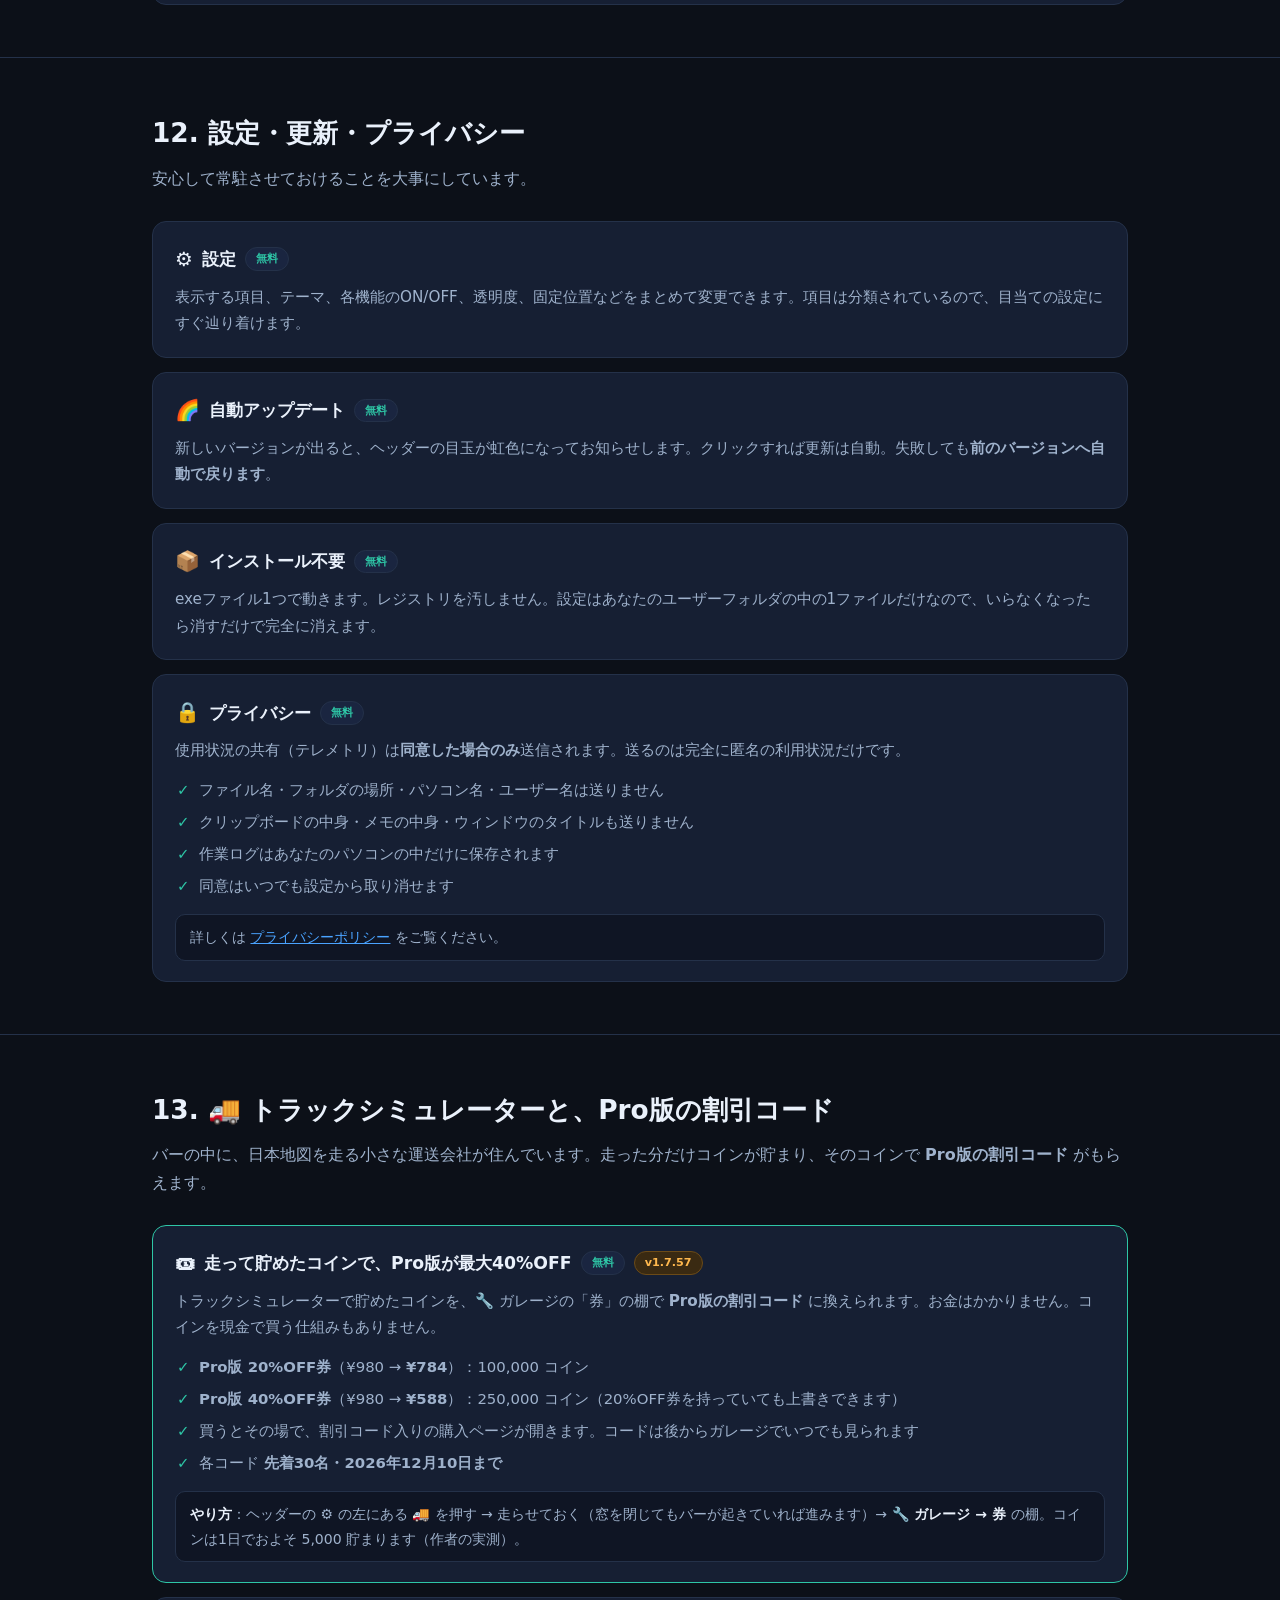
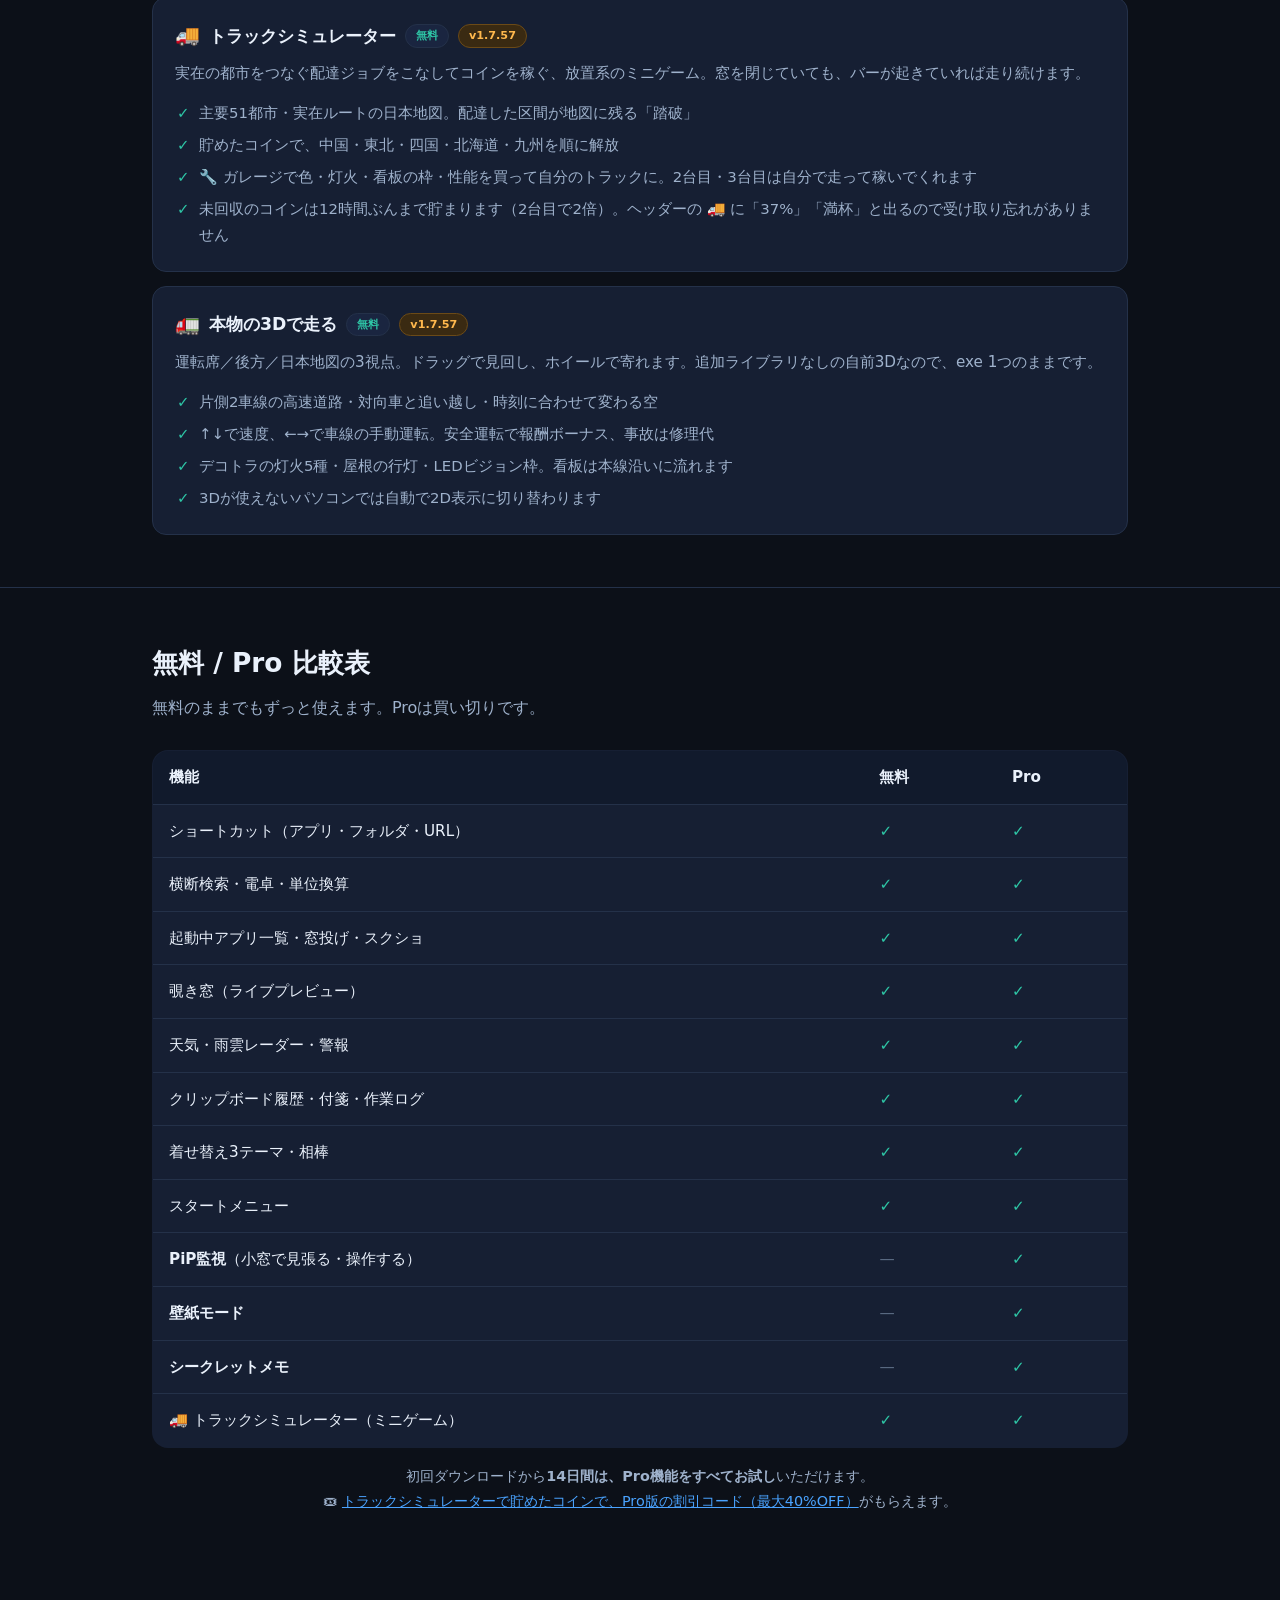
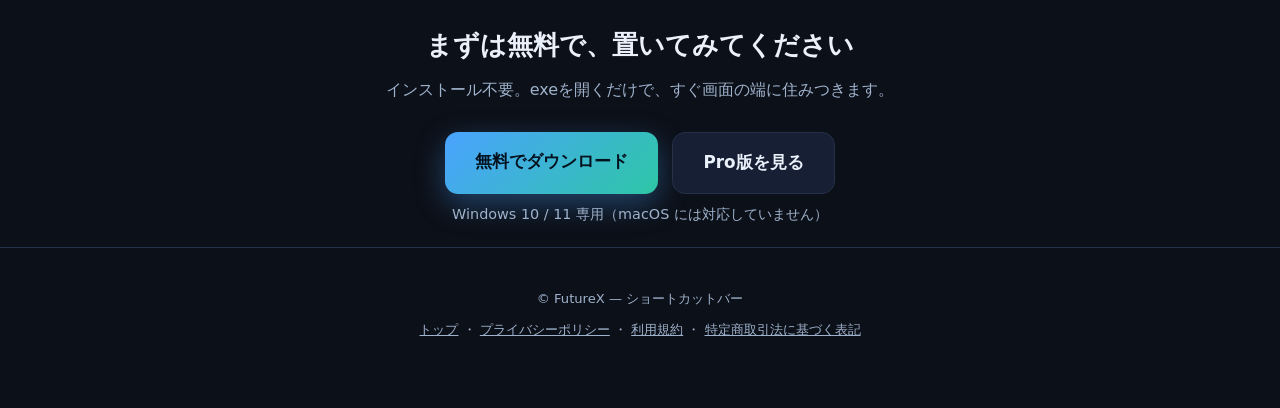
==== commit 54d872d0: "サイト更新（2026-09-11）" ====
--- a/docs/features.html
+++ b/docs/features.html
@@ -4,7 +4,7 @@
 <meta charset="UTF-8">
 <meta name="viewport" content="width=device-width, initial-scale=1.0">
 <title>機能一覧 — ショートカットバー</title>
-<meta name="description" content="ショートカットバーの全機能を1ページで。ランチャー・フォルダ登録・ウィンドウ操作・PiP監視・天気と雨雲レーダー・単位換算・シークレットメモ・着せ替えまで、無料/Proの区別つきで解説します。">
+<meta name="description" content="ショートカットバーの全機能を1ページで。ランチャー・フォルダ登録・ウィンドウ操作・PiP監視・天気と雨雲レーダー・単位換算・シークレットメモ・着せ替え、走って貯めたコインで Pro版の割引コードがもらえるトラックシミュレーターまで、無料/Proの区別つきで解説します。">
 <meta property="og:title" content="機能一覧 — ショートカットバー">
 <meta property="og:description" content="全機能を1ページで。無料でできること、Proでできることがひと目で分かります。">
 <meta property="og:type" content="website">
@@ -129,7 +129,7 @@
 
 <header class="top">
   <div class="wrap">
-    <span class="badge">機能一覧 — v1.7.55 時点</span>
+    <span class="badge">機能一覧 — v1.7.57 時点</span>
     <h1>できることを、<span class="g">ぜんぶ</span>ここに。</h1>
     <p class="lead">
       ショートカットバーは「アプリを並べるだけのランチャー」ではありません。
@@ -153,6 +153,7 @@
         <li><a href="#theme">10. 着せ替えと相棒</a></li>
         <li><a href="#start">11. スタートメニュー</a></li>
         <li><a href="#settings">12. 設定・更新・プライバシー</a></li>
+        <li><a href="#truck">13. 🚚 トラックシミュレーターと割引コード</a></li>
         <li><a href="#compare">無料 / Pro 比較表</a></li>
       </ol>
     </div>
@@ -256,6 +257,7 @@
           <li>名前の一部を打つと候補が下に出る → 矢印キーで選んで <span class="kbd">Enter</span></li>
           <li>「example.com」はそのまま開く／それ以外の語はWeb検索</li>
           <li>「天気」「換算」などツール名を打つと、その画面が開く</li>
+          <li><span class="chip c-new">v1.7.57</span> 入力中は右端に <b>✕</b> が出て、1クリックで空に戻せます（フォーカスは検索欄に残ります）</li>
         </ul>
       </div>
 
@@ -498,6 +500,16 @@
         </ul>
       </div>
 
+      <div class="f">
+        <h3><span class="ic">🐾</span>うちの子きせかえ<span class="chip c-free">無料</span><span class="chip c-new">v1.7.57</span></h3>
+        <p>あなたのペットの写真から、バーを歩く相棒を作れます。画像は最大6枚（歩き2・座り・寝る・にらむ・よろこぶ）。<b>1枚だけでも動きます</b>（無いポーズは合成します）。</p>
+        <ul>
+          <li>置き場は <span class="kbd">%USERPROFILE%\.shortcut_bar_pets\（名前）\</span>。<b>walk1.png</b> を置いたフォルダが一覧に出ます</li>
+          <li>入口はバーを右クリック → 🎭 きせかえ</li>
+          <li>Pro版では相棒を2匹まで・鳴き声・名前呼び・なつき度</li>
+        </ul>
+      </div>
+
     </div>
   </div>
 </section>
@@ -518,6 +530,15 @@
           <li><span class="chip c-new">v1.7.54</span> 左のピン留めは、ウィンドウが縦に伸びない範囲で<b>できるだけ全部表示</b>します（以前は10件まででした）</li>
         </ul>
       </div>
+
+      <div class="f">
+        <h3><span class="ic">🪟</span>Windowsのスタートメニューに自動登録<span class="chip c-free">無料</span><span class="chip c-new">v1.7.57</span></h3>
+        <p>起動すると、Windowsのスタートメニュー（スタート → すべてのアプリ）にショートカットを1つ作ります。exe を別の場所に移しても、次の起動で直ります。</p>
+        <ul>
+          <li>手動で作るなら右クリック → 🪟 スタートメニューに登録</li>
+          <li>いらなければ ⚙設定 → 詳細 → 削除。一度削除した人には二度と作りません</li>
+        </ul>
+      </div>
     </div>
   </div>
 </section>
@@ -554,6 +575,51 @@
           <li>同意はいつでも設定から取り消せます</li>
         </ul>
         <div class="how">詳しくは <a href="privacy.html" style="color:var(--accent)">プライバシーポリシー</a> をご覧ください。</div>
+      </div>
+
+    </div>
+  </div>
+</section>
+
+<!-- 13 ──────────────────────────────────────────── -->
+<section id="truck">
+  <div class="wrap">
+    <h2>13. 🚚 トラックシミュレーターと、Pro版の割引コード</h2>
+    <p class="sub">バーの中に、日本地図を走る小さな運送会社が住んでいます。走った分だけコインが貯まり、そのコインで <b>Pro版の割引コード</b> がもらえます。</p>
+    <div class="fl">
+
+      <div class="f" style="border-color:var(--accent2)">
+        <h3><span class="ic">🎟</span>走って貯めたコインで、Pro版が最大40%OFF<span class="chip c-free">無料</span><span class="chip c-new">v1.7.57</span></h3>
+        <p>トラックシミュレーターで貯めたコインを、🔧 ガレージの「券」の棚で <b>Pro版の割引コード</b> に換えられます。お金はかかりません。コインを現金で買う仕組みもありません。</p>
+        <ul>
+          <li><b>Pro版 20%OFF券</b>（¥980 → <b>¥784</b>）：100,000 コイン</li>
+          <li><b>Pro版 40%OFF券</b>（¥980 → <b>¥588</b>）：250,000 コイン（20%OFF券を持っていても上書きできます）</li>
+          <li>買うとその場で、割引コード入りの購入ページが開きます。コードは後からガレージでいつでも見られます</li>
+          <li>各コード <b>先着30名・2026年12月10日まで</b></li>
+        </ul>
+        <div class="how"><b>やり方</b>：ヘッダーの ⚙ の左にある <b>🚚</b> を押す → 走らせておく（窓を閉じてもバーが起きていれば進みます）→ <b>🔧 ガレージ → 券</b> の棚。コインは1日でおよそ 5,000 貯まります（作者の実測）。</div>
+      </div>
+
+      <div class="f">
+        <h3><span class="ic">🚚</span>トラックシミュレーター<span class="chip c-free">無料</span><span class="chip c-new">v1.7.57</span></h3>
+        <p>実在の都市をつなぐ配達ジョブをこなしてコインを稼ぐ、放置系のミニゲーム。窓を閉じていても、バーが起きていれば走り続けます。</p>
+        <ul>
+          <li>主要51都市・実在ルートの日本地図。配達した区間が地図に残る「踏破」</li>
+          <li>貯めたコインで、中国・東北・四国・北海道・九州を順に解放</li>
+          <li>🔧 ガレージで色・灯火・看板の枠・性能を買って自分のトラックに。2台目・3台目は自分で走って稼いでくれます</li>
+          <li>未回収のコインは12時間ぶんまで貯まります（2台目で2倍）。ヘッダーの 🚚 に「37%」「満杯」と出るので受け取り忘れがありません</li>
+        </ul>
+      </div>
+
+      <div class="f">
+        <h3><span class="ic">🚛</span>本物の3Dで走る<span class="chip c-free">無料</span><span class="chip c-new">v1.7.57</span></h3>
+        <p>運転席／後方／日本地図の3視点。ドラッグで見回し、ホイールで寄れます。追加ライブラリなしの自前3Dなので、exe 1つのままです。</p>
+        <ul>
+          <li>片側2車線の高速道路・対向車と追い越し・時刻に合わせて変わる空</li>
+          <li>↑↓で速度、←→で車線の手動運転。安全運転で報酬ボーナス、事故は修理代</li>
+          <li>デコトラの灯火5種・屋根の行灯・LEDビジョン枠。看板は本線沿いに流れます</li>
+          <li>3Dが使えないパソコンでは自動で2D表示に切り替わります</li>
+        </ul>
       </div>
 
     </div>
@@ -578,9 +644,11 @@
       <tr><td><b>PiP監視</b>（小窓で見張る・操作する）</td><td class="n">—</td><td class="y">✓</td></tr>
       <tr><td><b>壁紙モード</b></td><td class="n">—</td><td class="y">✓</td></tr>
       <tr><td><b>シークレットメモ</b></td><td class="n">—</td><td class="y">✓</td></tr>
+      <tr><td>🚚 トラックシミュレーター（ミニゲーム）</td><td class="y">✓</td><td class="y">✓</td></tr>
     </table>
     <p class="note" style="text-align:center;margin-top:16px">
-      初回ダウンロードから<b>14日間は、Pro機能をすべてお試し</b>いただけます。
+      初回ダウンロードから<b>14日間は、Pro機能をすべてお試し</b>いただけます。<br>
+      🎟 <a href="#truck" style="color:var(--accent)">トラックシミュレーターで貯めたコインで、Pro版の割引コード（最大40%OFF）</a>がもらえます。
     </p>
   </div>
 </section>
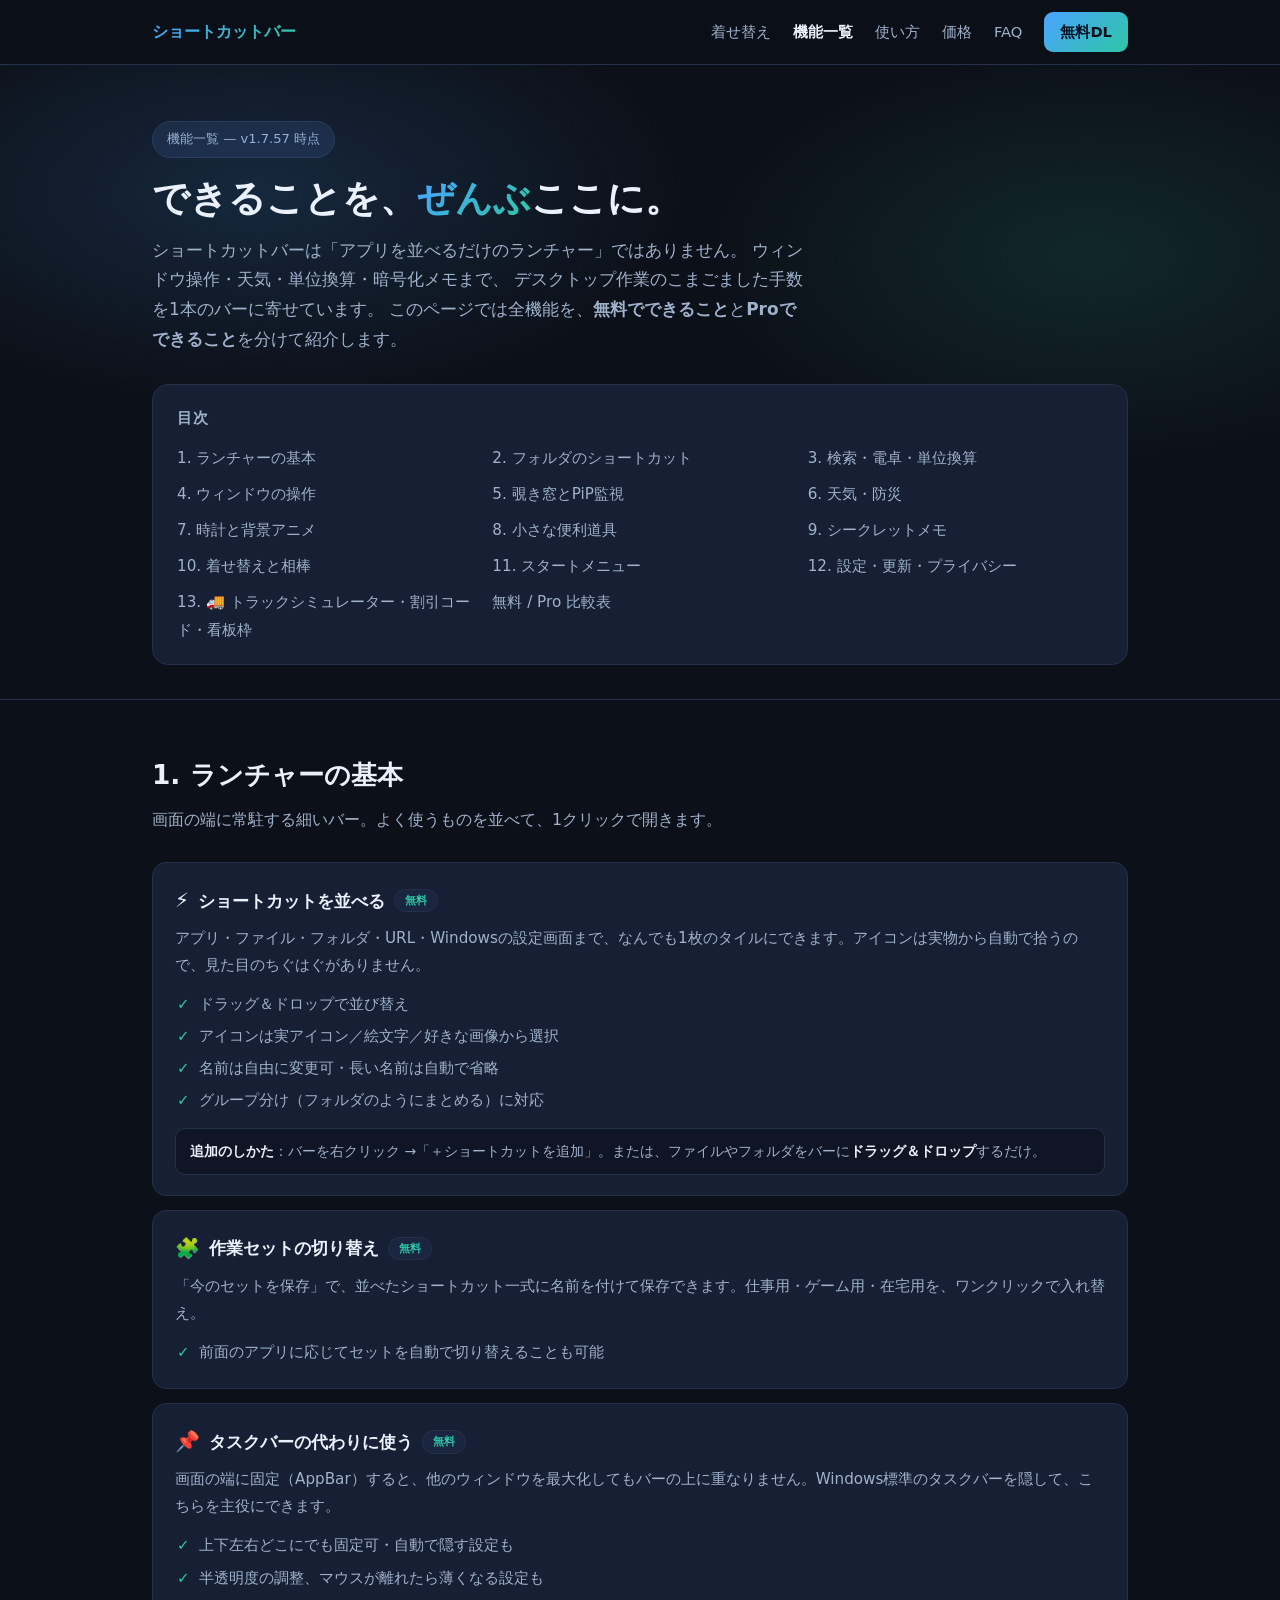
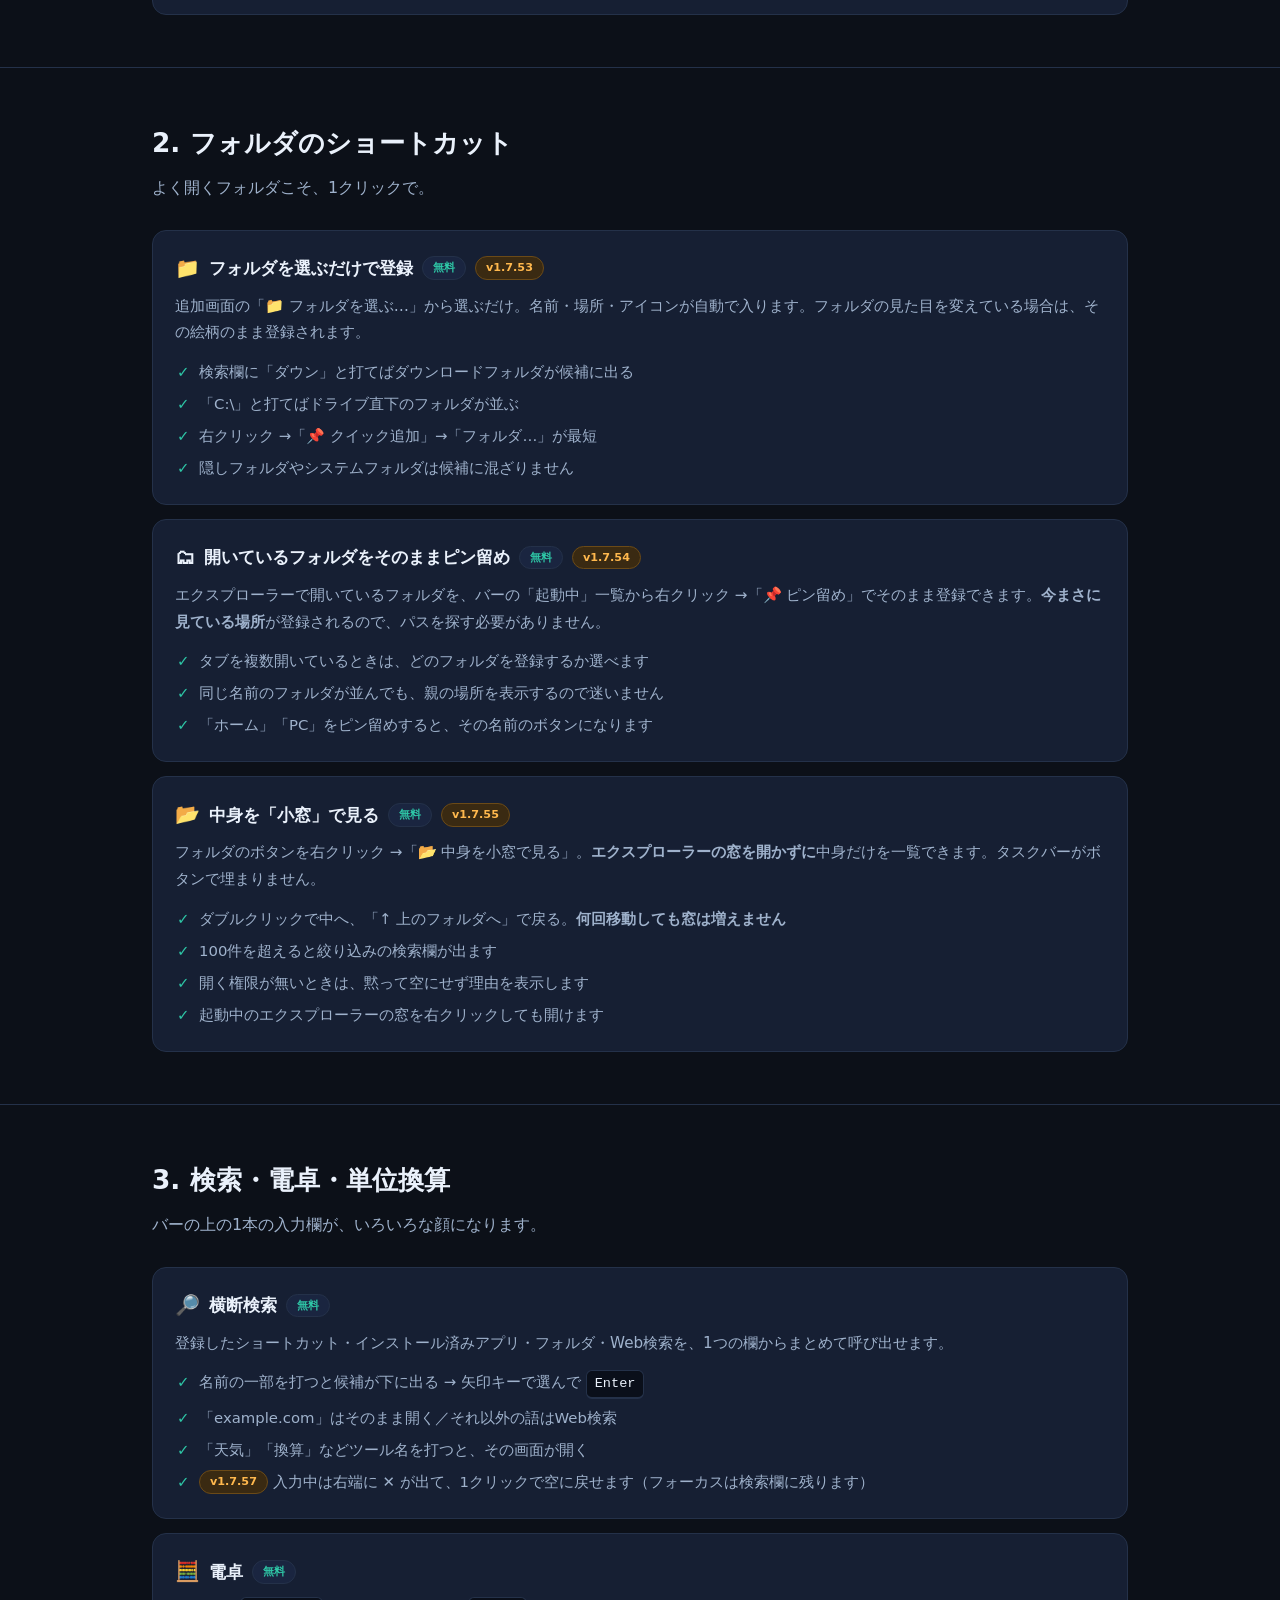
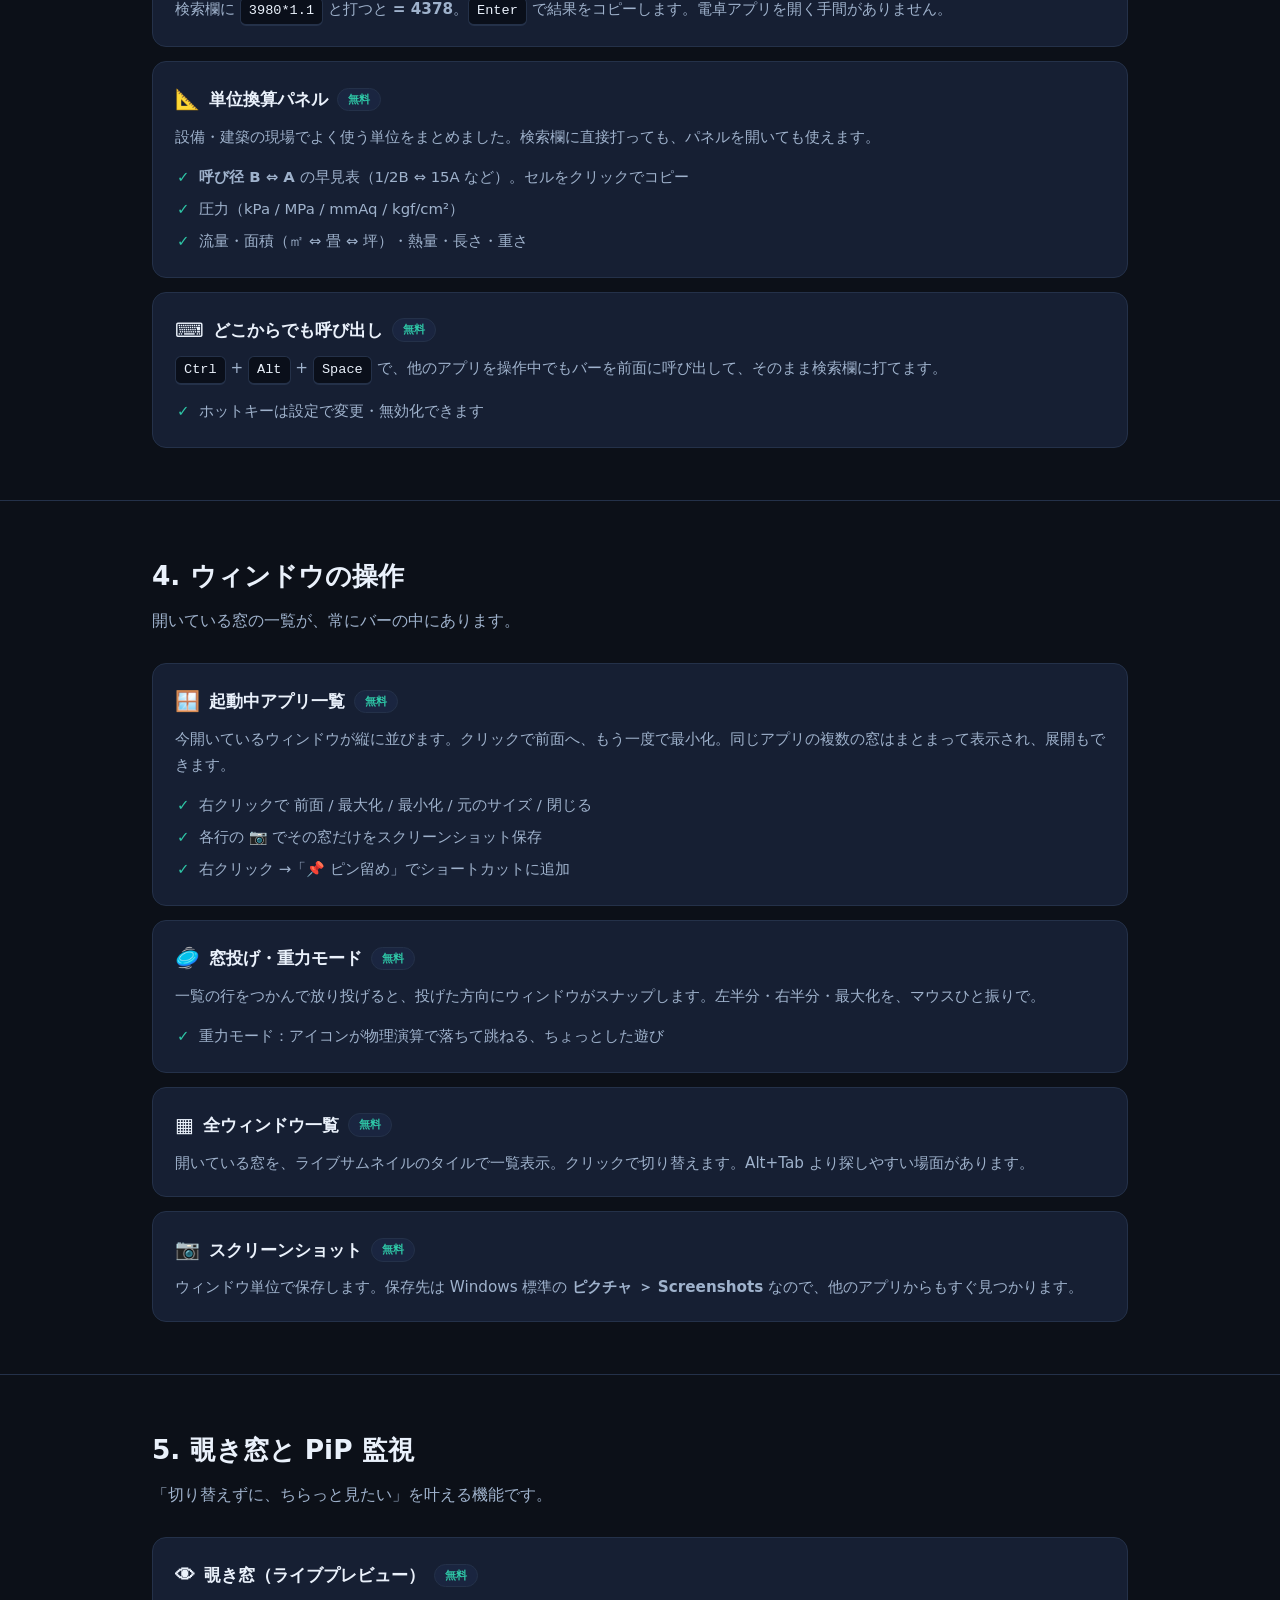
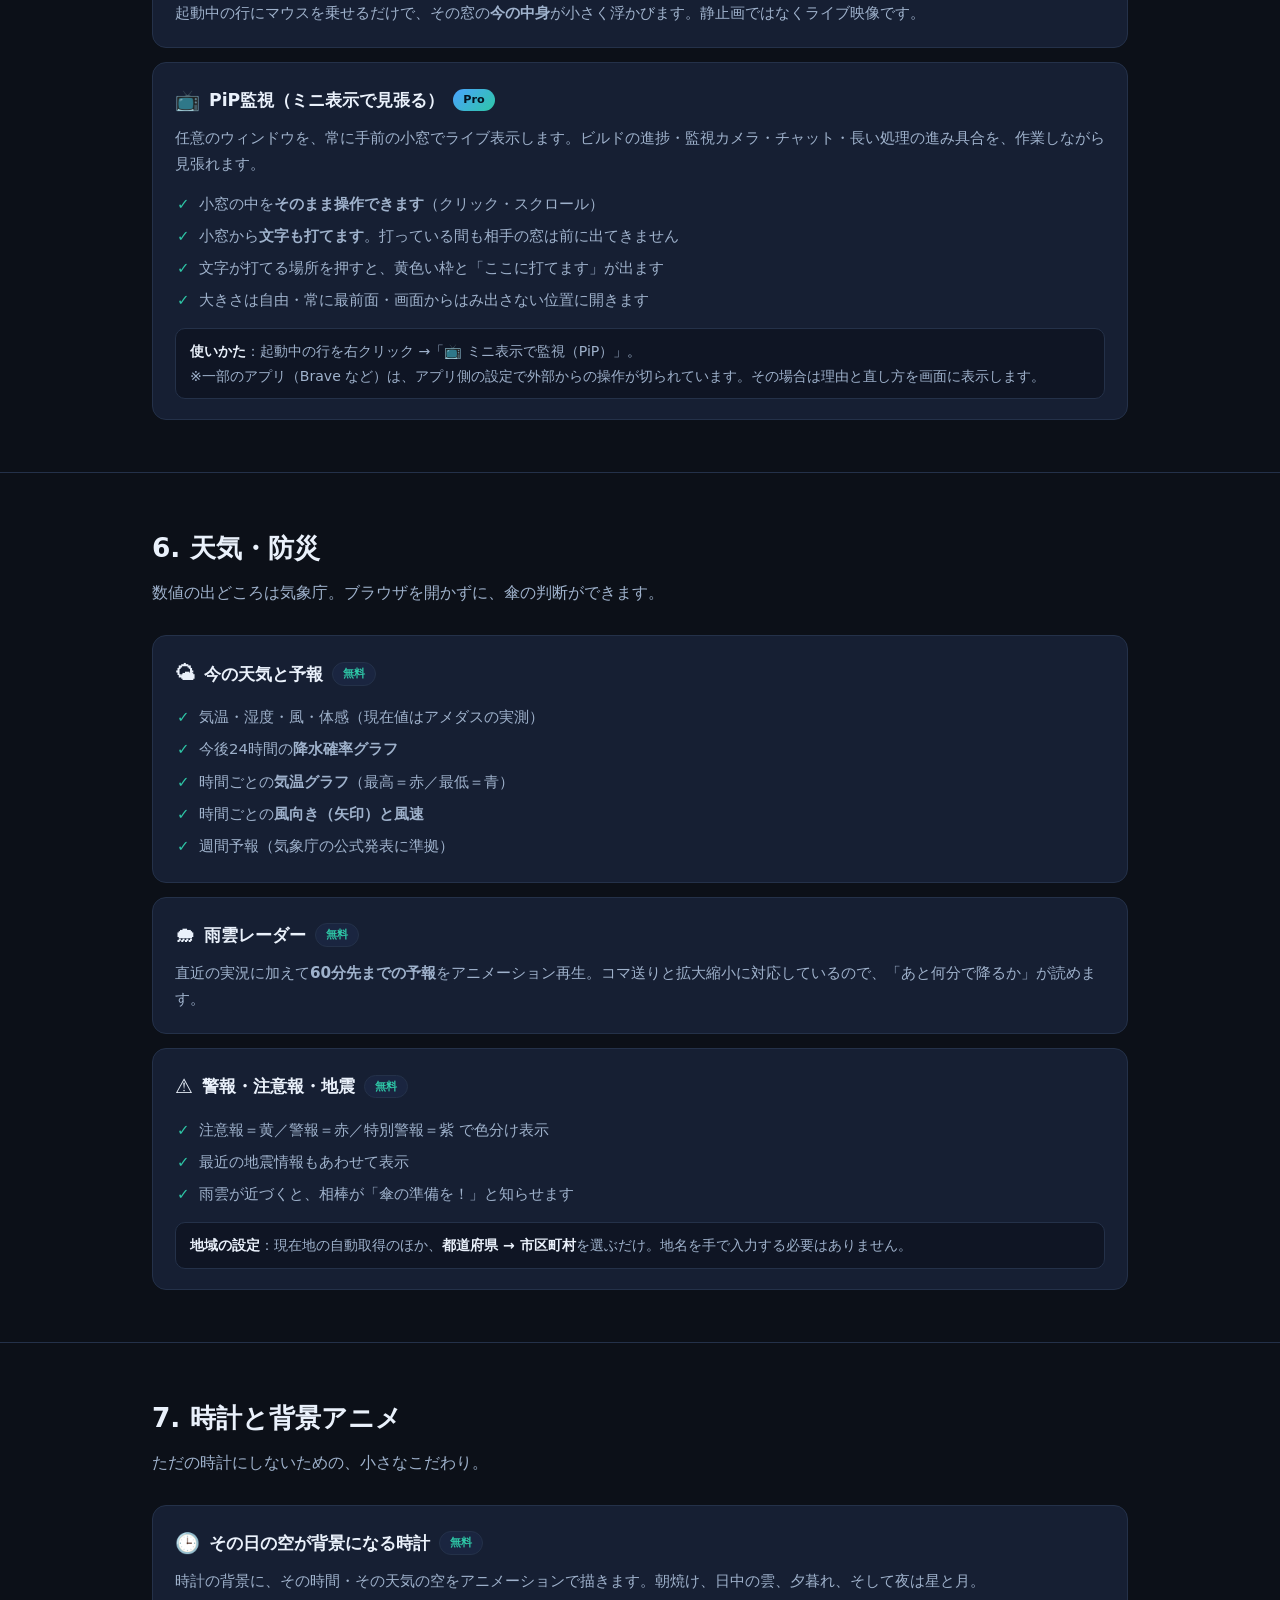
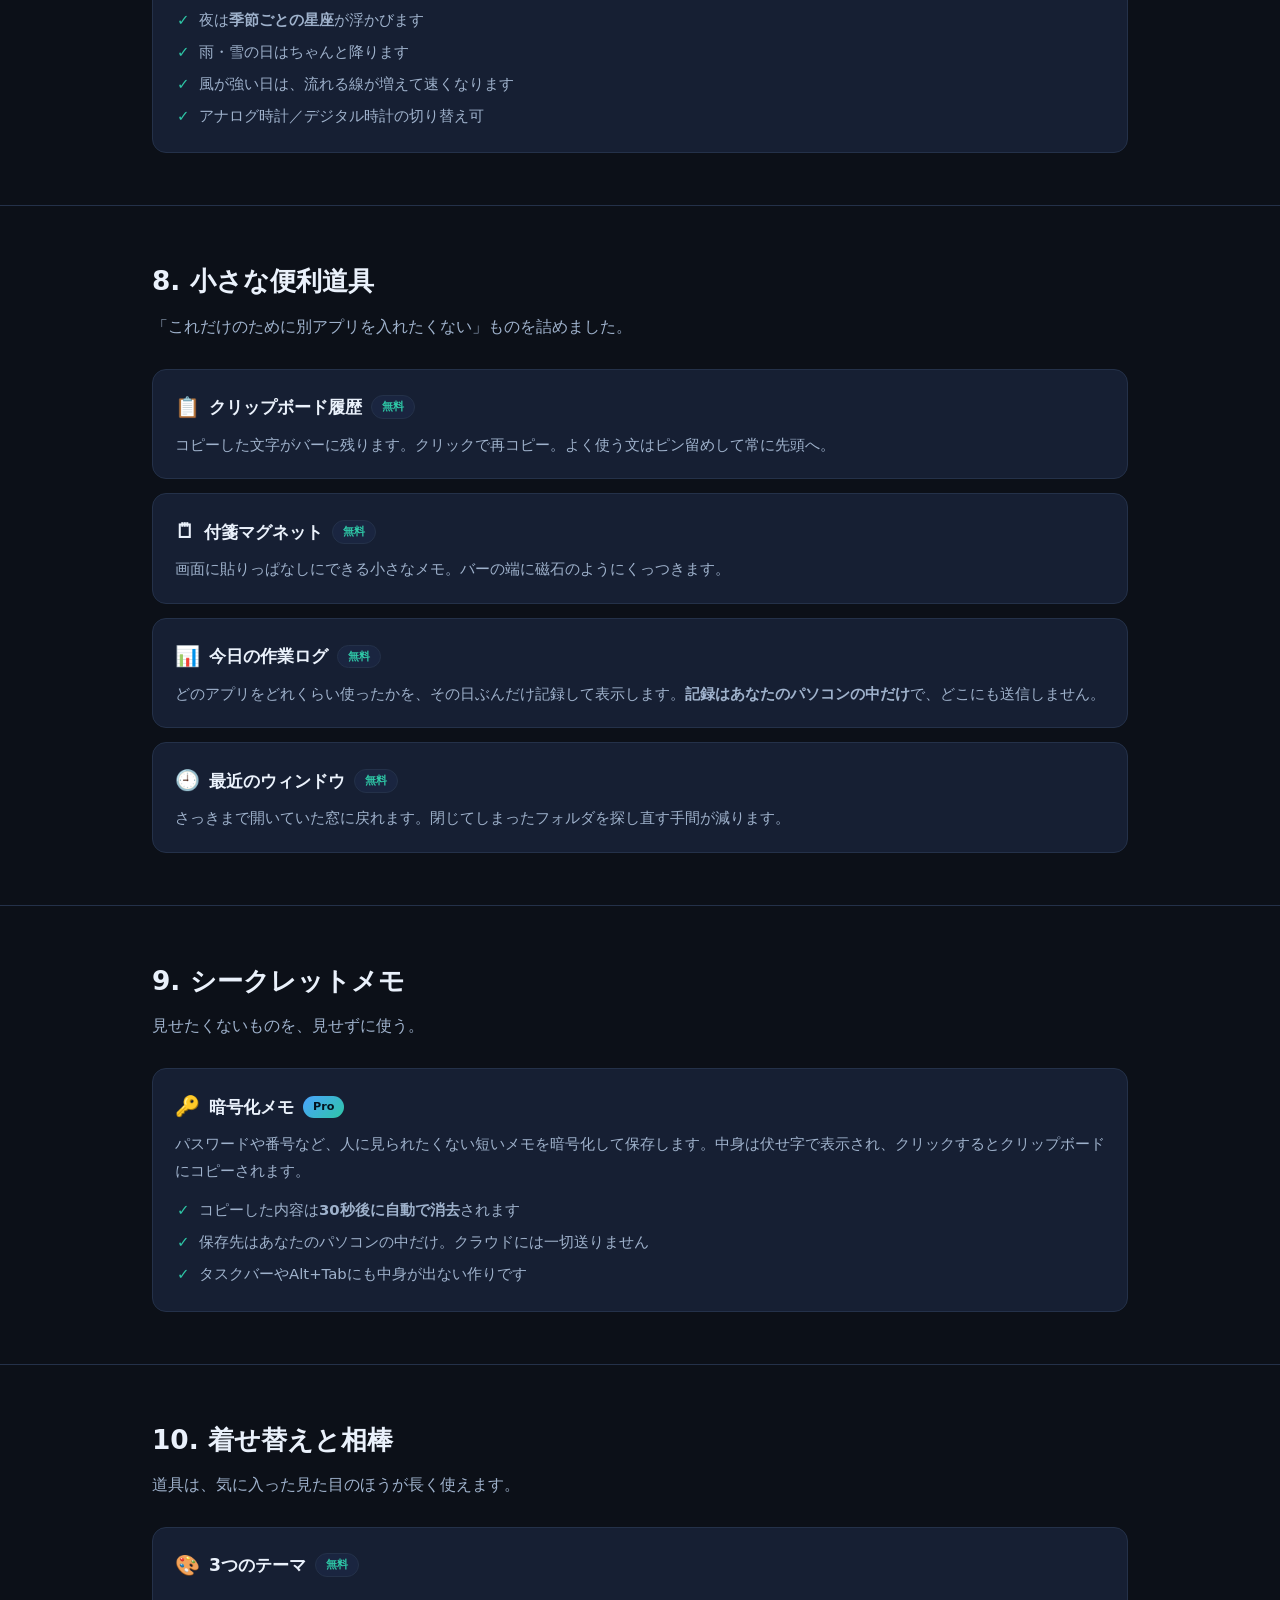
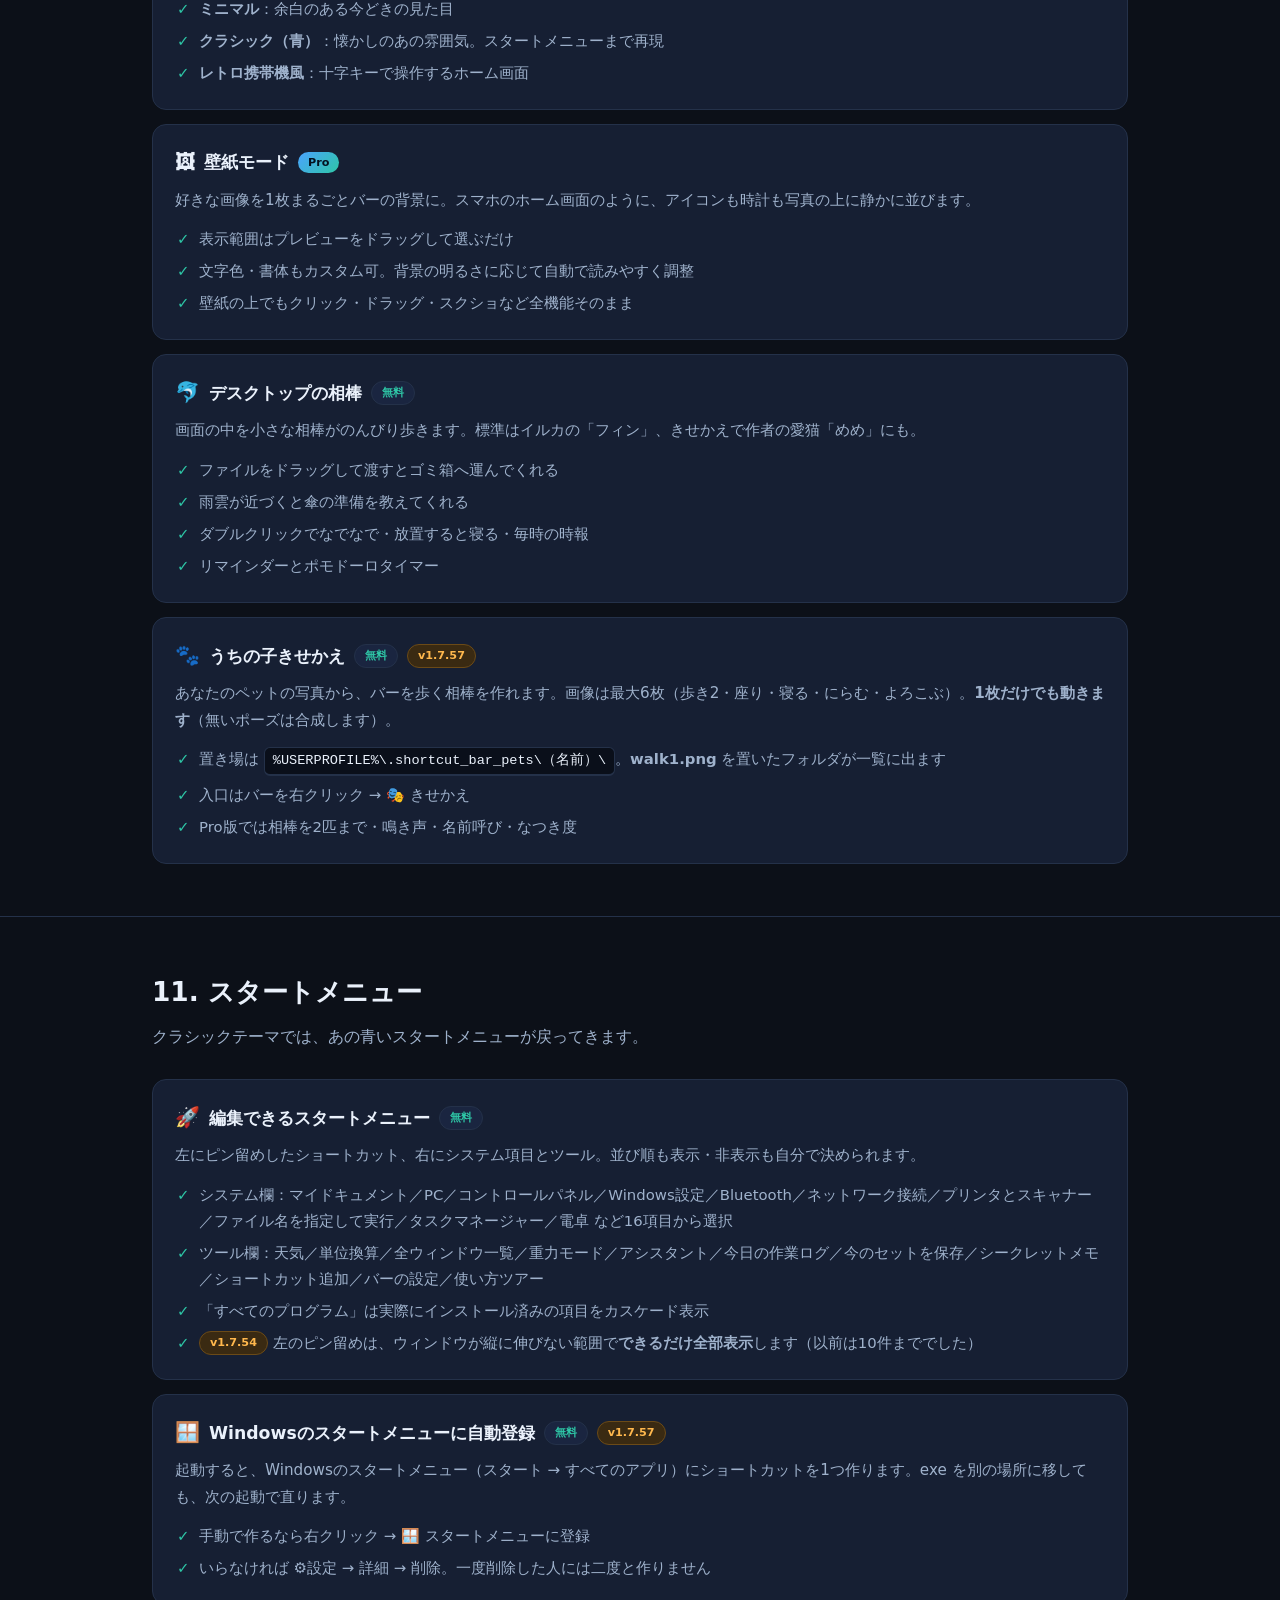
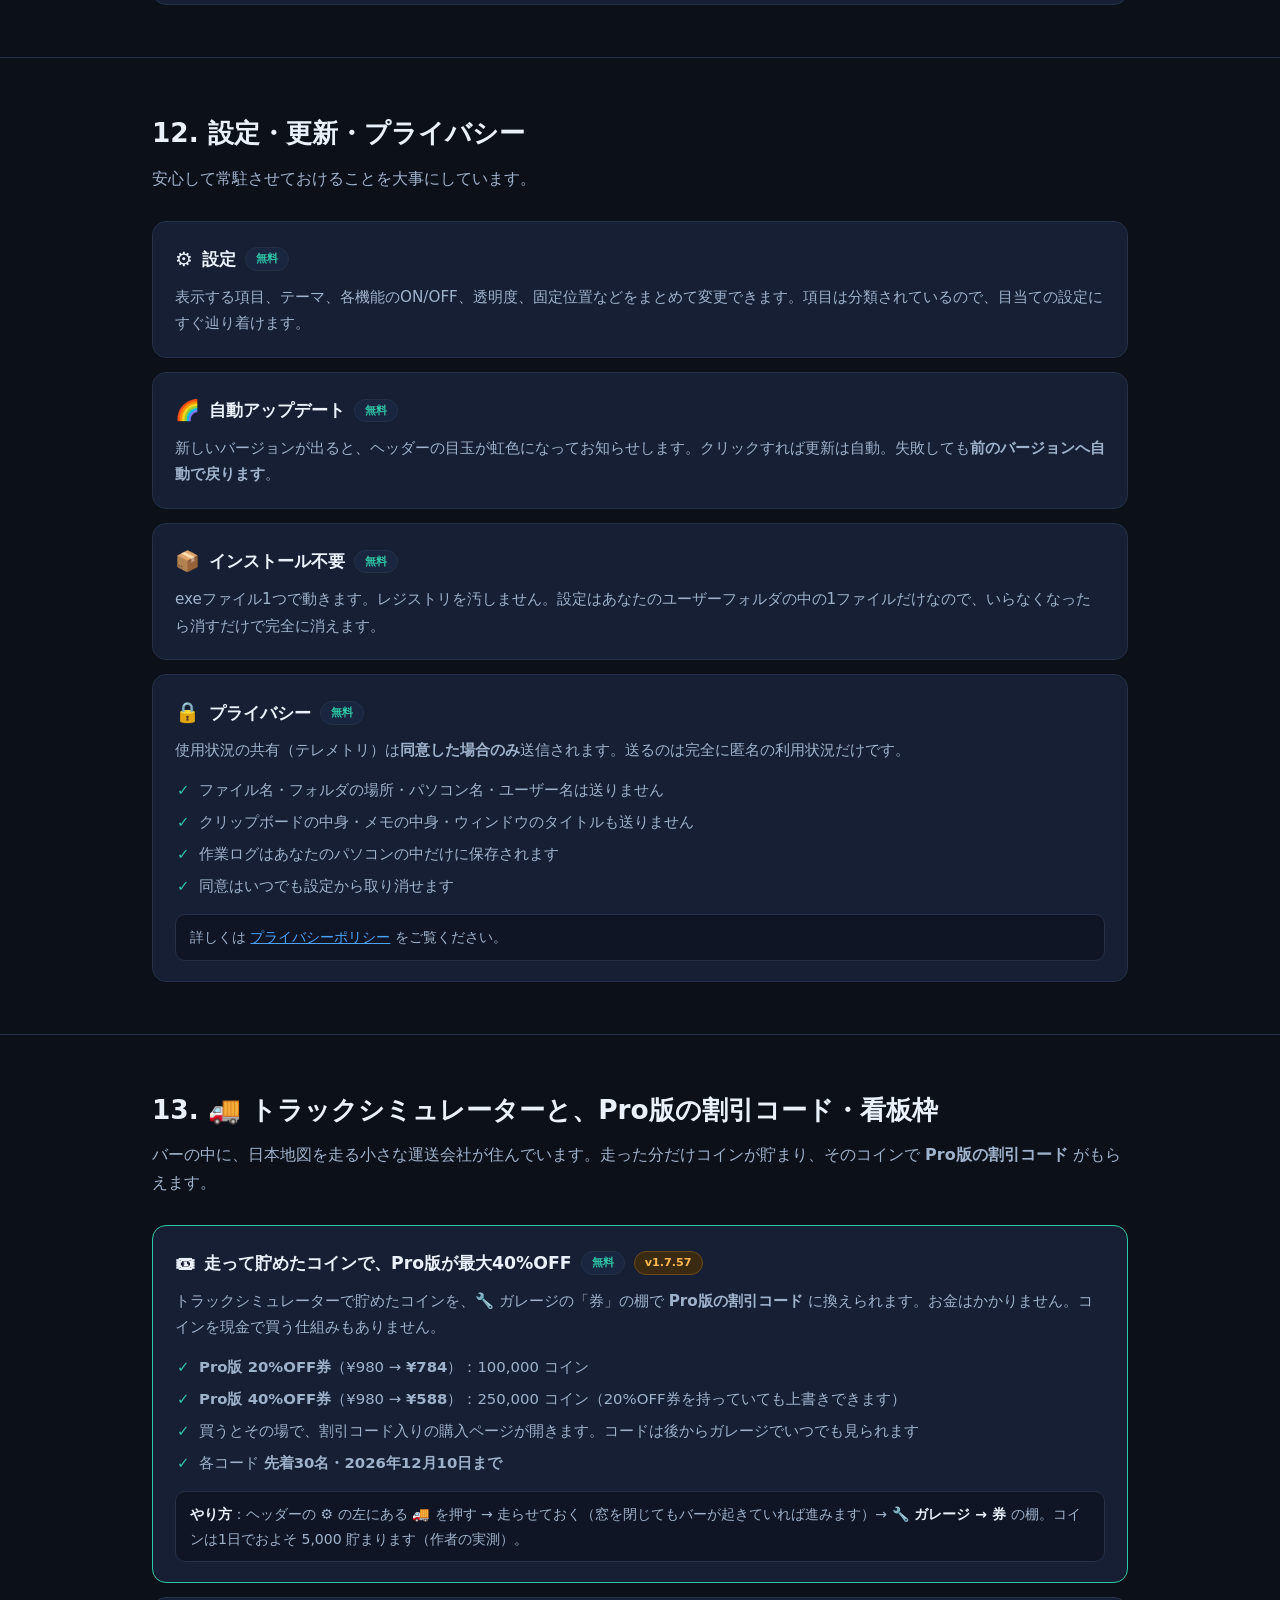
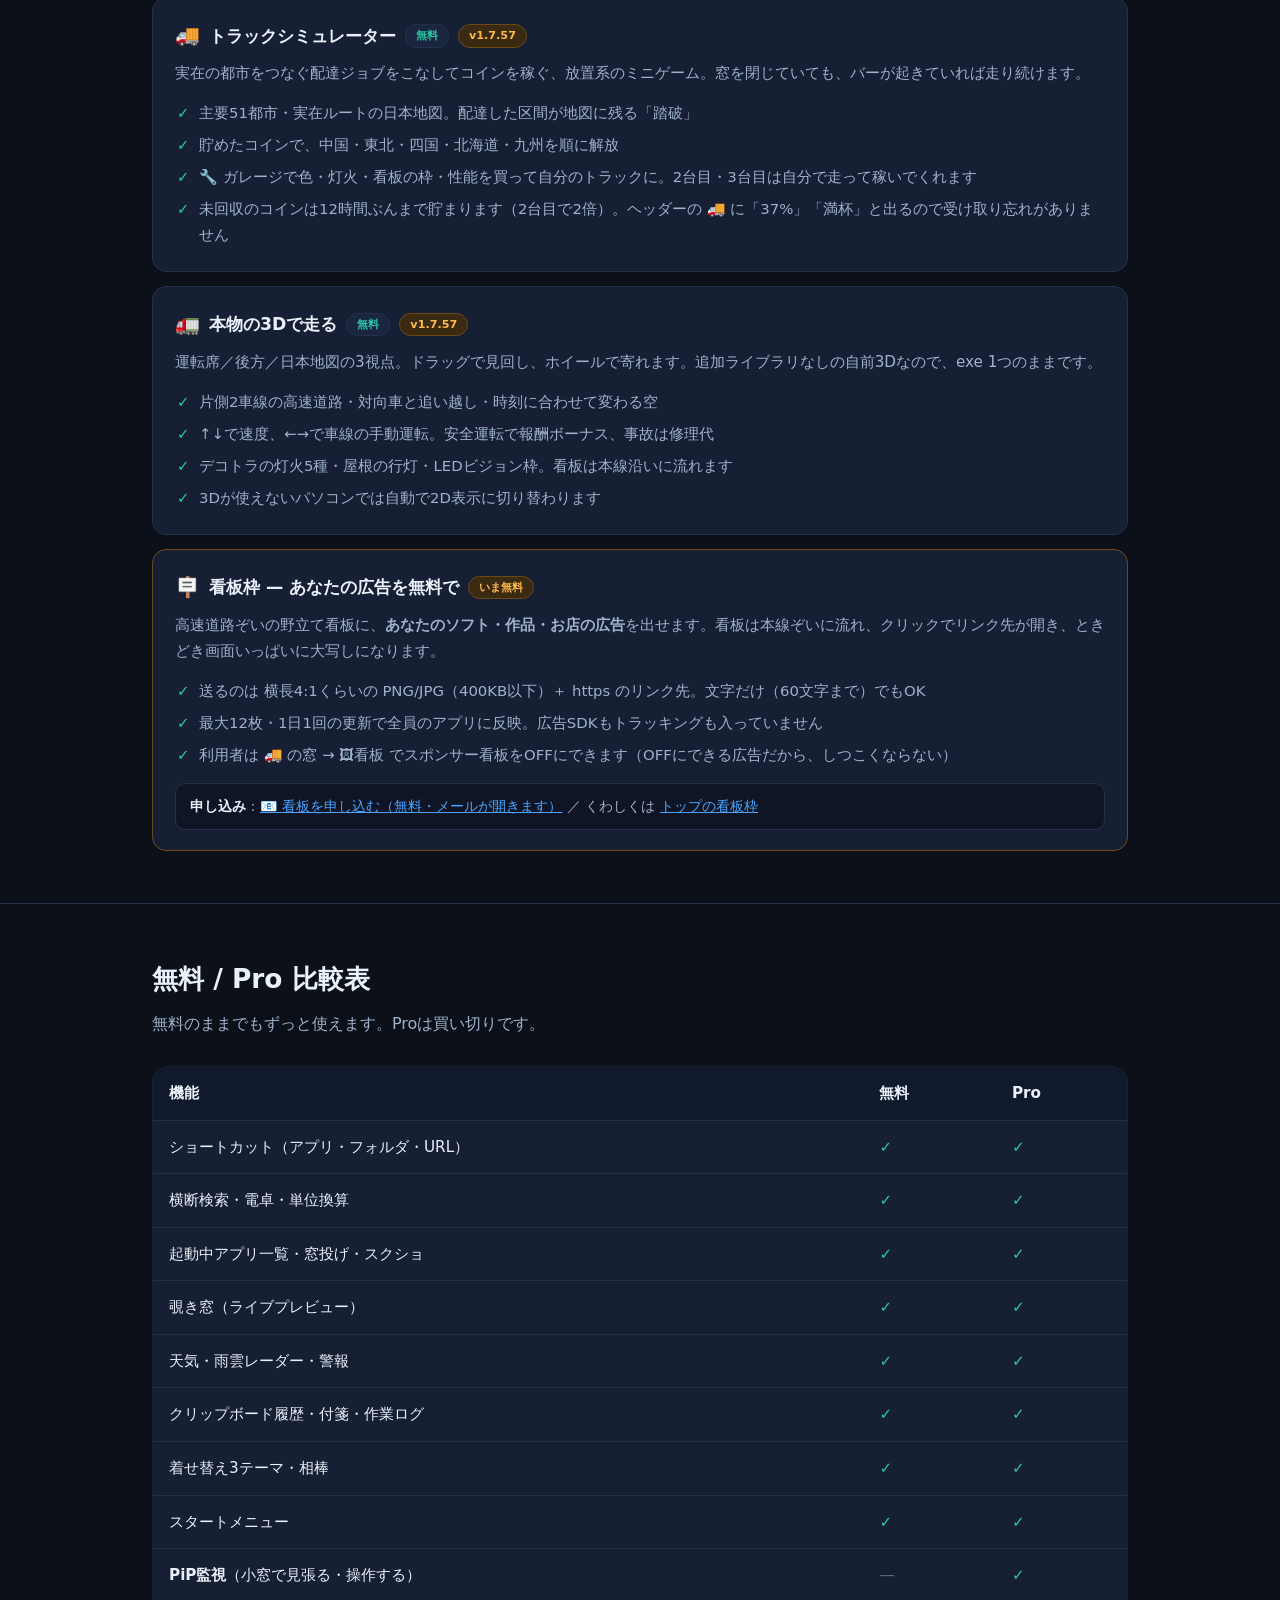
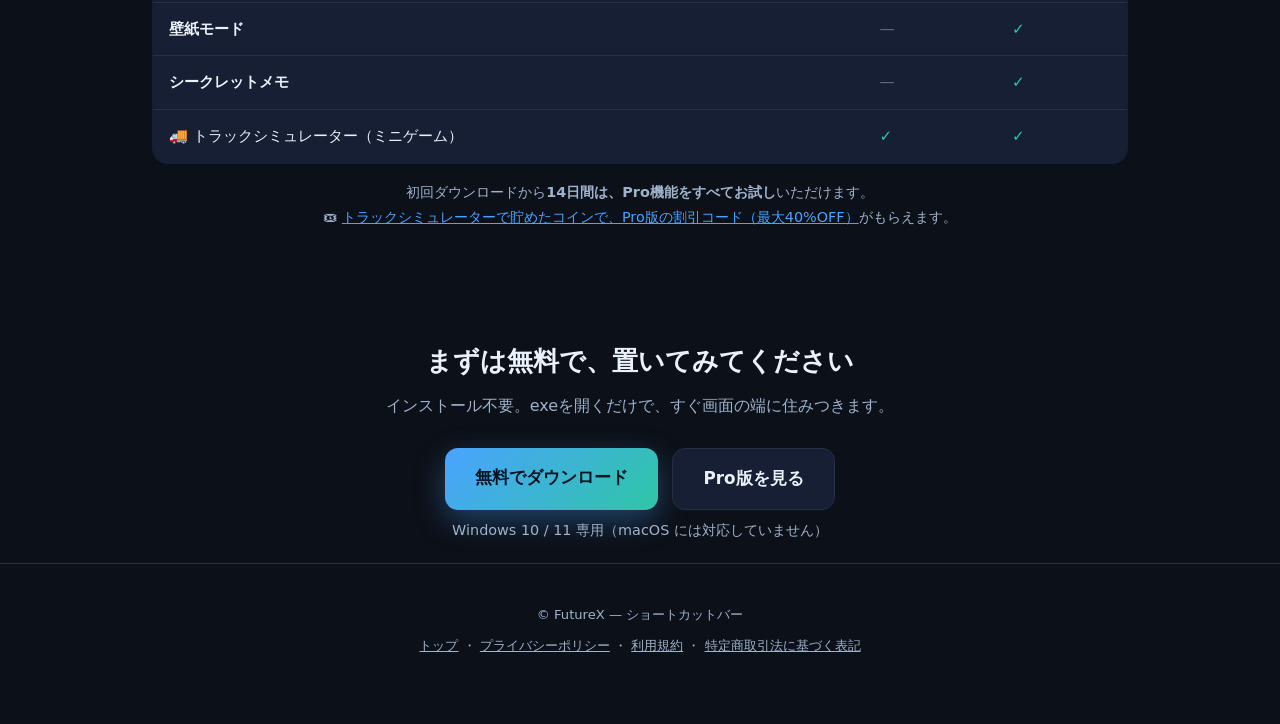
==== commit b7844861: "サイト更新（2026-09-11）" ====
--- a/docs/features.html
+++ b/docs/features.html
@@ -153,7 +153,7 @@
         <li><a href="#theme">10. 着せ替えと相棒</a></li>
         <li><a href="#start">11. スタートメニュー</a></li>
         <li><a href="#settings">12. 設定・更新・プライバシー</a></li>
-        <li><a href="#truck">13. 🚚 トラックシミュレーターと割引コード</a></li>
+        <li><a href="#truck">13. 🚚 トラックシミュレーター・割引コード・看板枠</a></li>
         <li><a href="#compare">無料 / Pro 比較表</a></li>
       </ol>
     </div>
@@ -584,7 +584,7 @@
 <!-- 13 ──────────────────────────────────────────── -->
 <section id="truck">
   <div class="wrap">
-    <h2>13. 🚚 トラックシミュレーターと、Pro版の割引コード</h2>
+    <h2>13. 🚚 トラックシミュレーターと、Pro版の割引コード・看板枠</h2>
     <p class="sub">バーの中に、日本地図を走る小さな運送会社が住んでいます。走った分だけコインが貯まり、そのコインで <b>Pro版の割引コード</b> がもらえます。</p>
     <div class="fl">
 
@@ -620,6 +620,17 @@
           <li>デコトラの灯火5種・屋根の行灯・LEDビジョン枠。看板は本線沿いに流れます</li>
           <li>3Dが使えないパソコンでは自動で2D表示に切り替わります</li>
         </ul>
+      </div>
+
+      <div class="f" style="border-color:#6b4a17">
+        <h3><span class="ic">🪧</span>看板枠 — あなたの広告を無料で<span class="chip c-new" style="background:#3a2a12;color:#ffb84d">いま無料</span></h3>
+        <p>高速道路ぞいの野立て看板に、<b>あなたのソフト・作品・お店の広告</b>を出せます。看板は本線ぞいに流れ、クリックでリンク先が開き、ときどき画面いっぱいに大写しになります。</p>
+        <ul>
+          <li>送るのは 横長4:1くらいの PNG/JPG（400KB以下）＋ https のリンク先。文字だけ（60文字まで）でもOK</li>
+          <li>最大12枚・1日1回の更新で全員のアプリに反映。広告SDKもトラッキングも入っていません</li>
+          <li>利用者は 🚚 の窓 → 🖼看板 でスポンサー看板をOFFにできます（OFFにできる広告だから、しつこくならない）</li>
+        </ul>
+        <div class="how"><b>申し込み</b>：<a href="mailto:sh-sasaki@futurex-works.jp?subject=%E7%9C%8B%E6%9D%BF%E6%9E%A0%E3%81%AE%E7%94%B3%E3%81%97%E8%BE%BC%E3%81%BF&body=%E6%8E%B2%E8%BC%89%E3%81%97%E3%81%9F%E3%81%84%E3%82%82%E3%81%AE%EF%BC%88%E3%82%BD%E3%83%95%E3%83%88%E5%90%8D%E3%83%BB%E3%82%B5%E3%83%BC%E3%83%93%E3%82%B9%E5%90%8D%EF%BC%89%3A%0A%0A%E3%83%AA%E3%83%B3%E3%82%AF%E5%85%88%EF%BC%88https%20%E3%81%A7%E5%A7%8B%E3%81%BE%E3%82%8BURL%EF%BC%89%3A%0A%0A%E7%94%BB%E5%83%8F%3A%20%E3%81%93%E3%81%AE%E3%83%A1%E3%83%BC%E3%83%AB%E3%81%AB%E6%B7%BB%E4%BB%98%EF%BC%88%E6%A8%AA%E9%95%B74%3A1%E3%81%8F%E3%82%89%E3%81%84%E3%83%BBPNG/JPG%E3%83%BB400KB%E4%BB%A5%E4%B8%8B%EF%BC%89%0A%E3%80%80%E3%81%BE%E3%81%9F%E3%81%AF%20%E6%96%87%E5%AD%97%E3%81%A0%E3%81%91%E3%81%AE%E7%9C%8B%E6%9D%BF%EF%BC%8860%E6%96%87%E5%AD%97%E3%81%BE%E3%81%A7%EF%BC%89%3A%0A%0A%E2%80%BB%E6%8E%B2%E8%BC%89%E3%81%AF%E7%84%A1%E6%96%99%E3%81%A7%E3%81%99%E3%80%821%E6%97%A51%E5%9B%9E%E3%81%AE%E6%9B%B4%E6%96%B0%E3%81%A7%E5%85%A8%E5%93%A1%E3%81%AE%E3%82%A2%E3%83%97%E3%83%AA%E3%81%AB%E5%87%BA%E3%81%BE%E3%81%99%0A" style="color:var(--accent)">📧 看板を申し込む（無料・メールが開きます）</a> ／ くわしくは <a href="./#boards" style="color:var(--accent)">トップの看板枠</a></div>
       </div>
 
     </div>
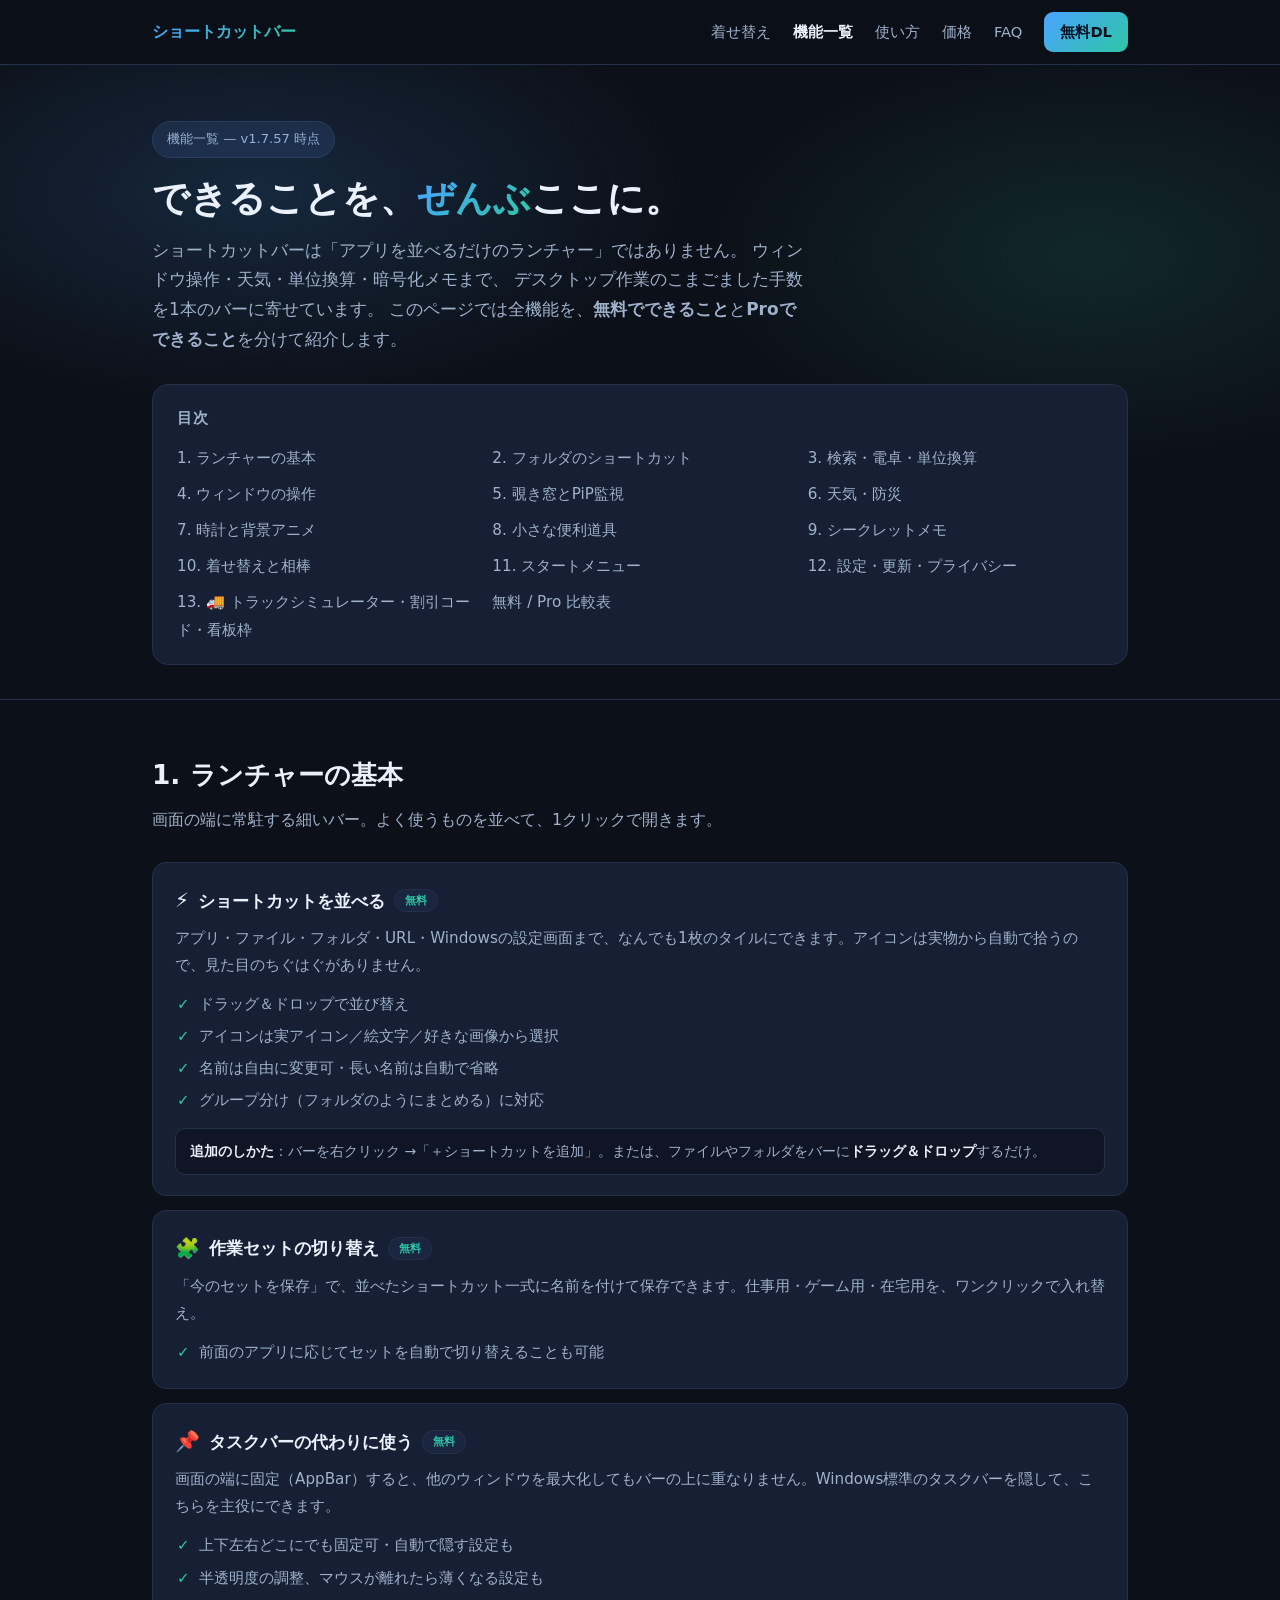
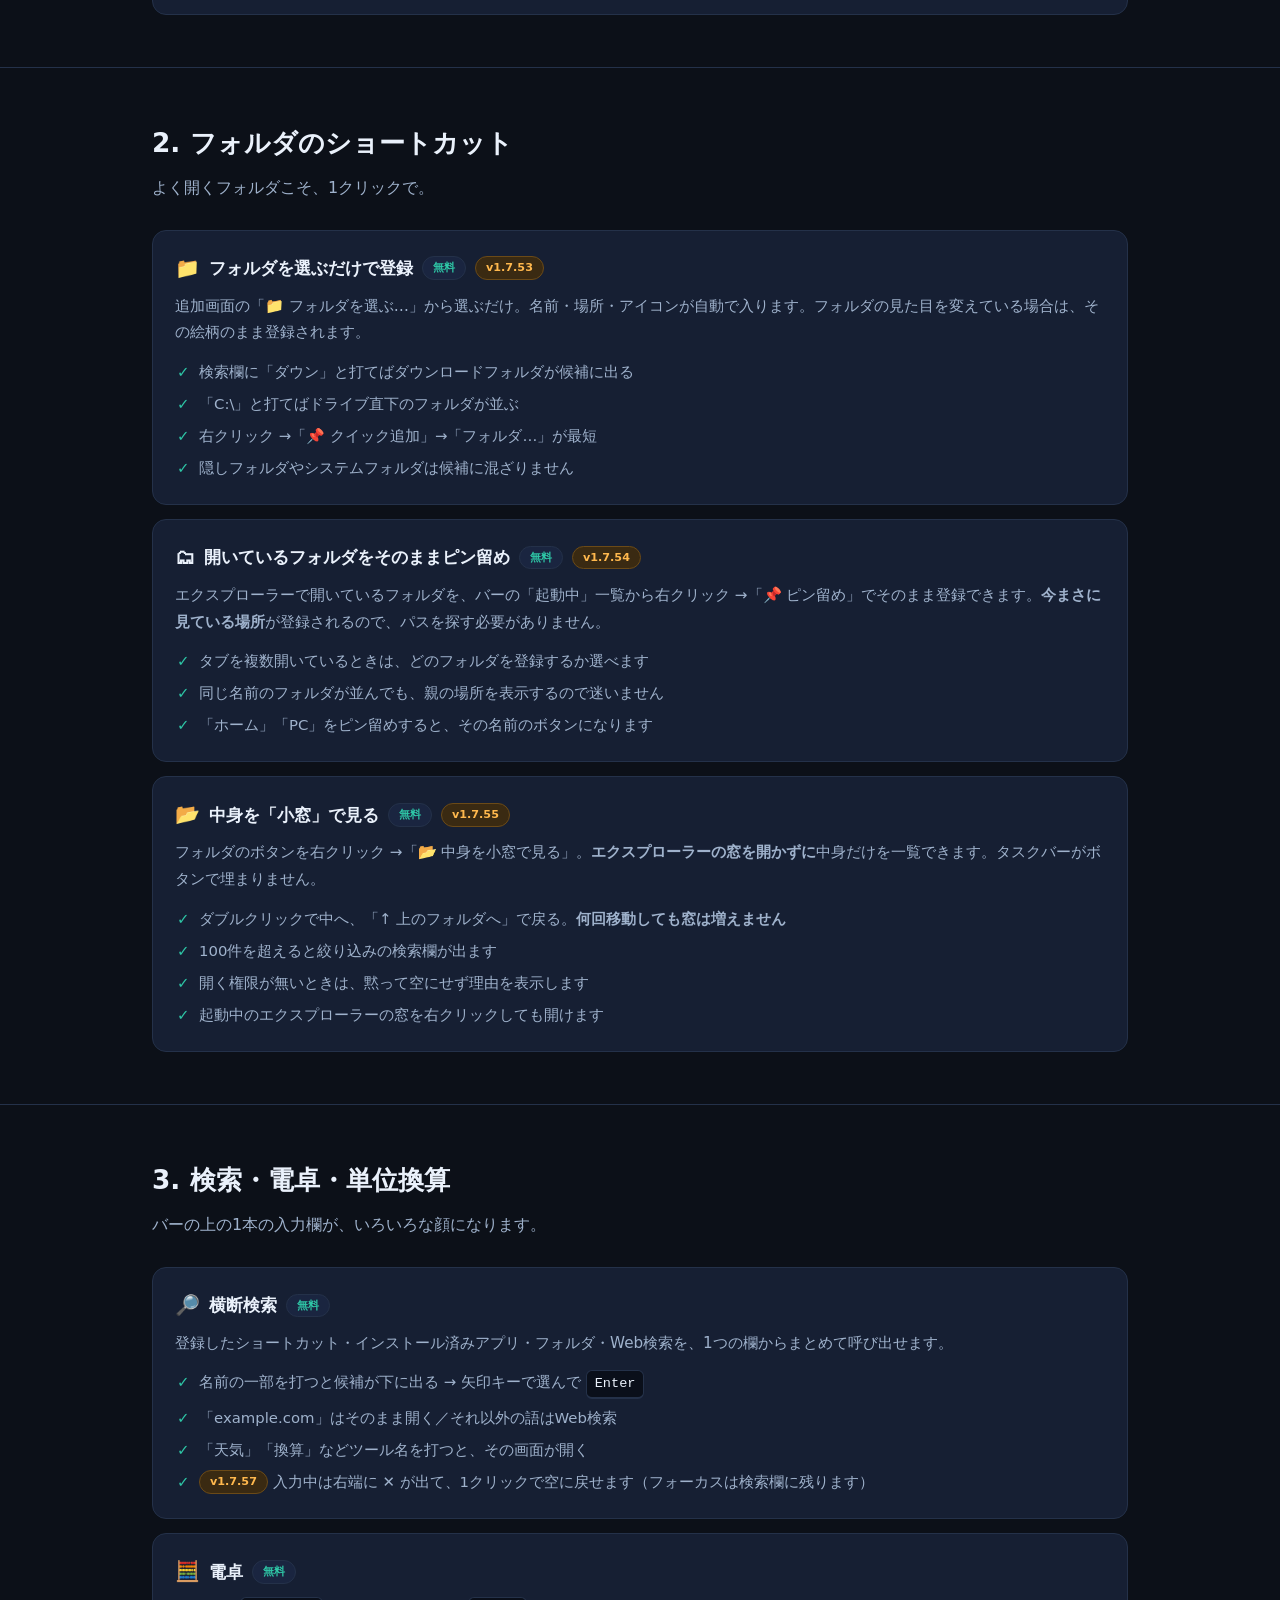
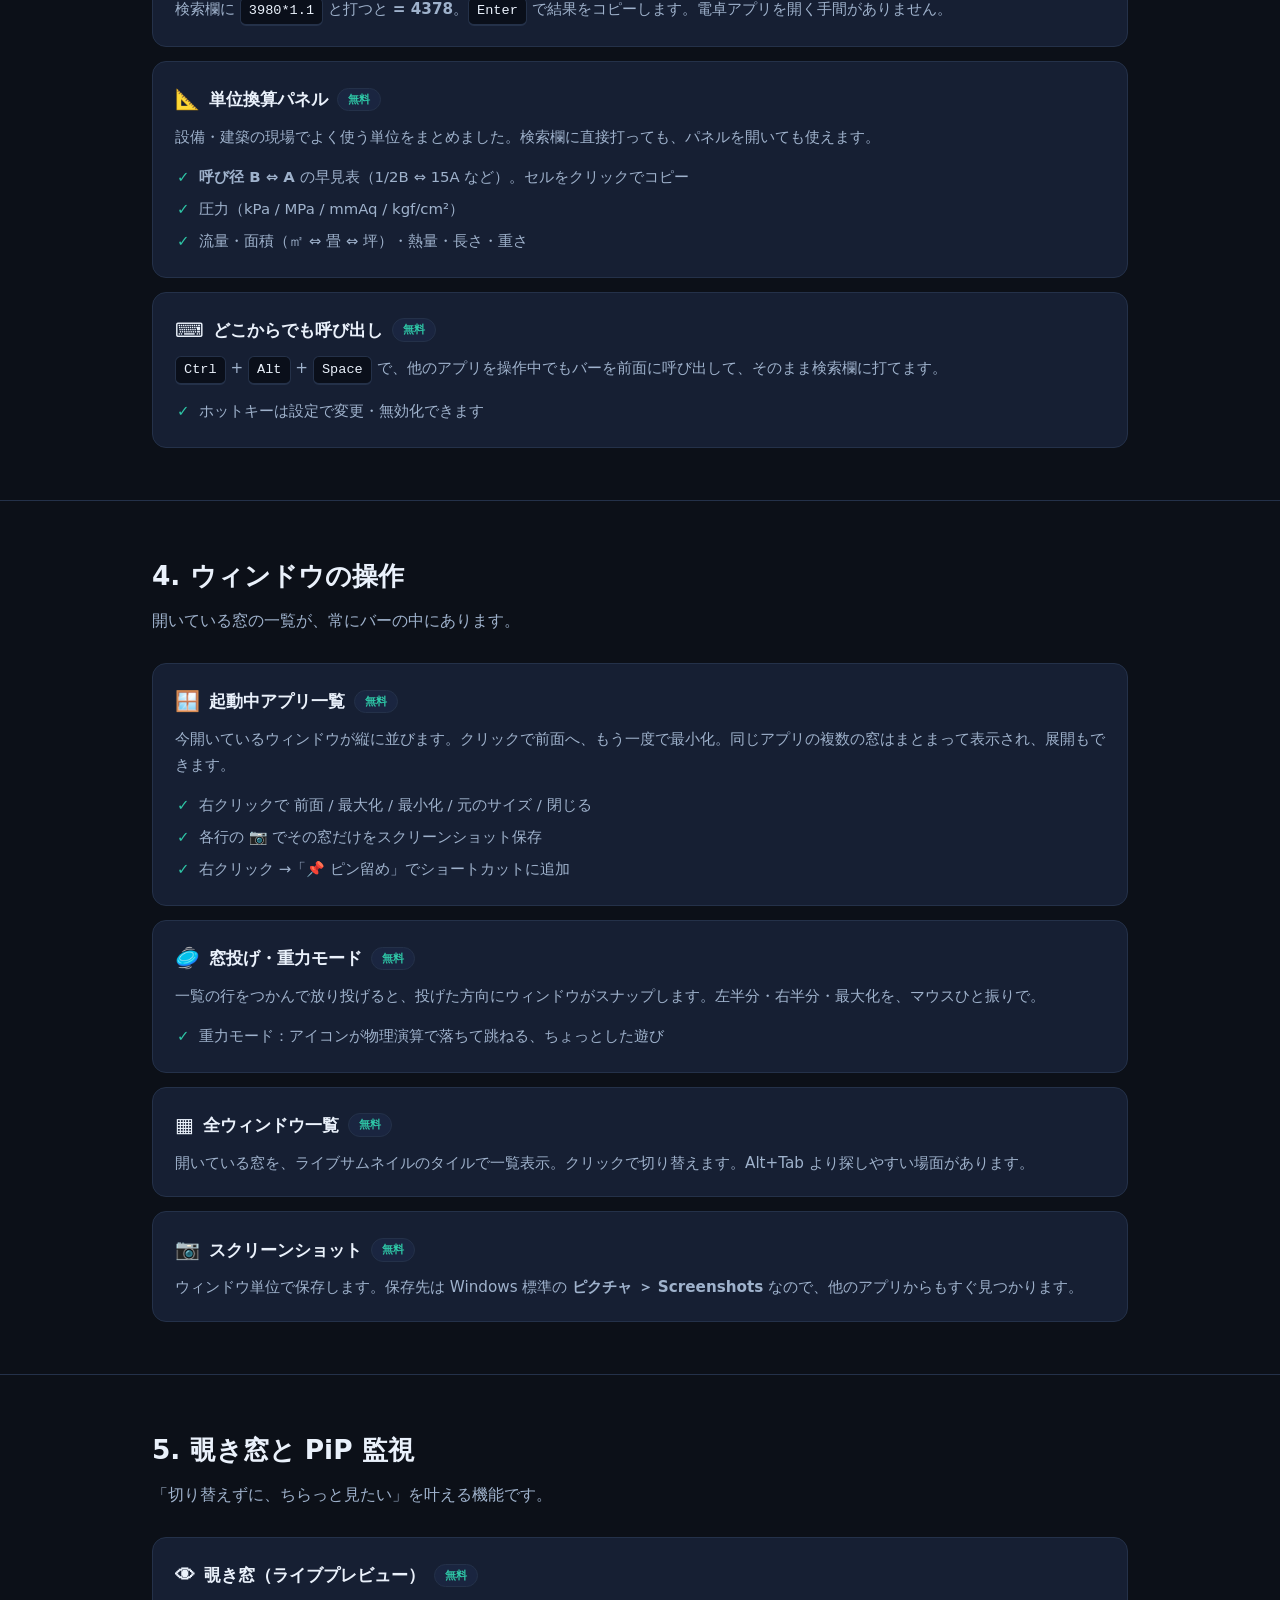
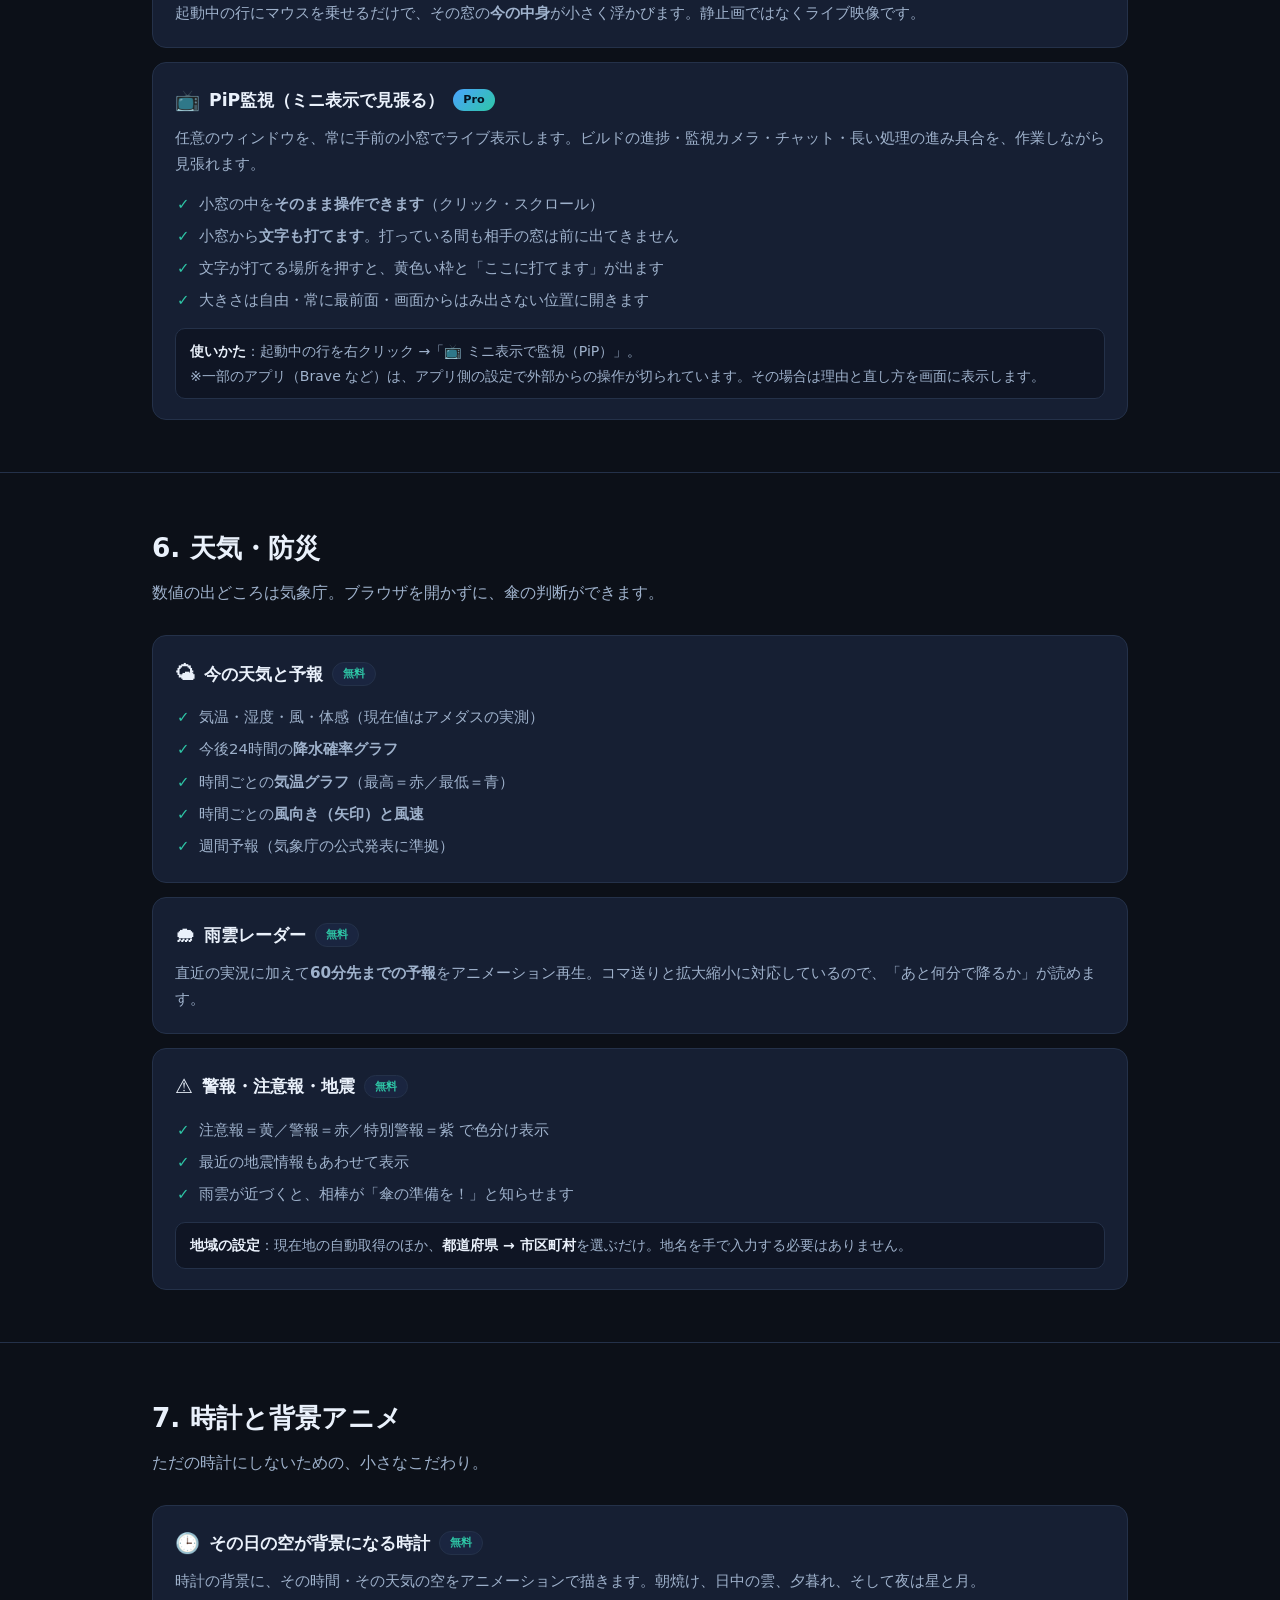
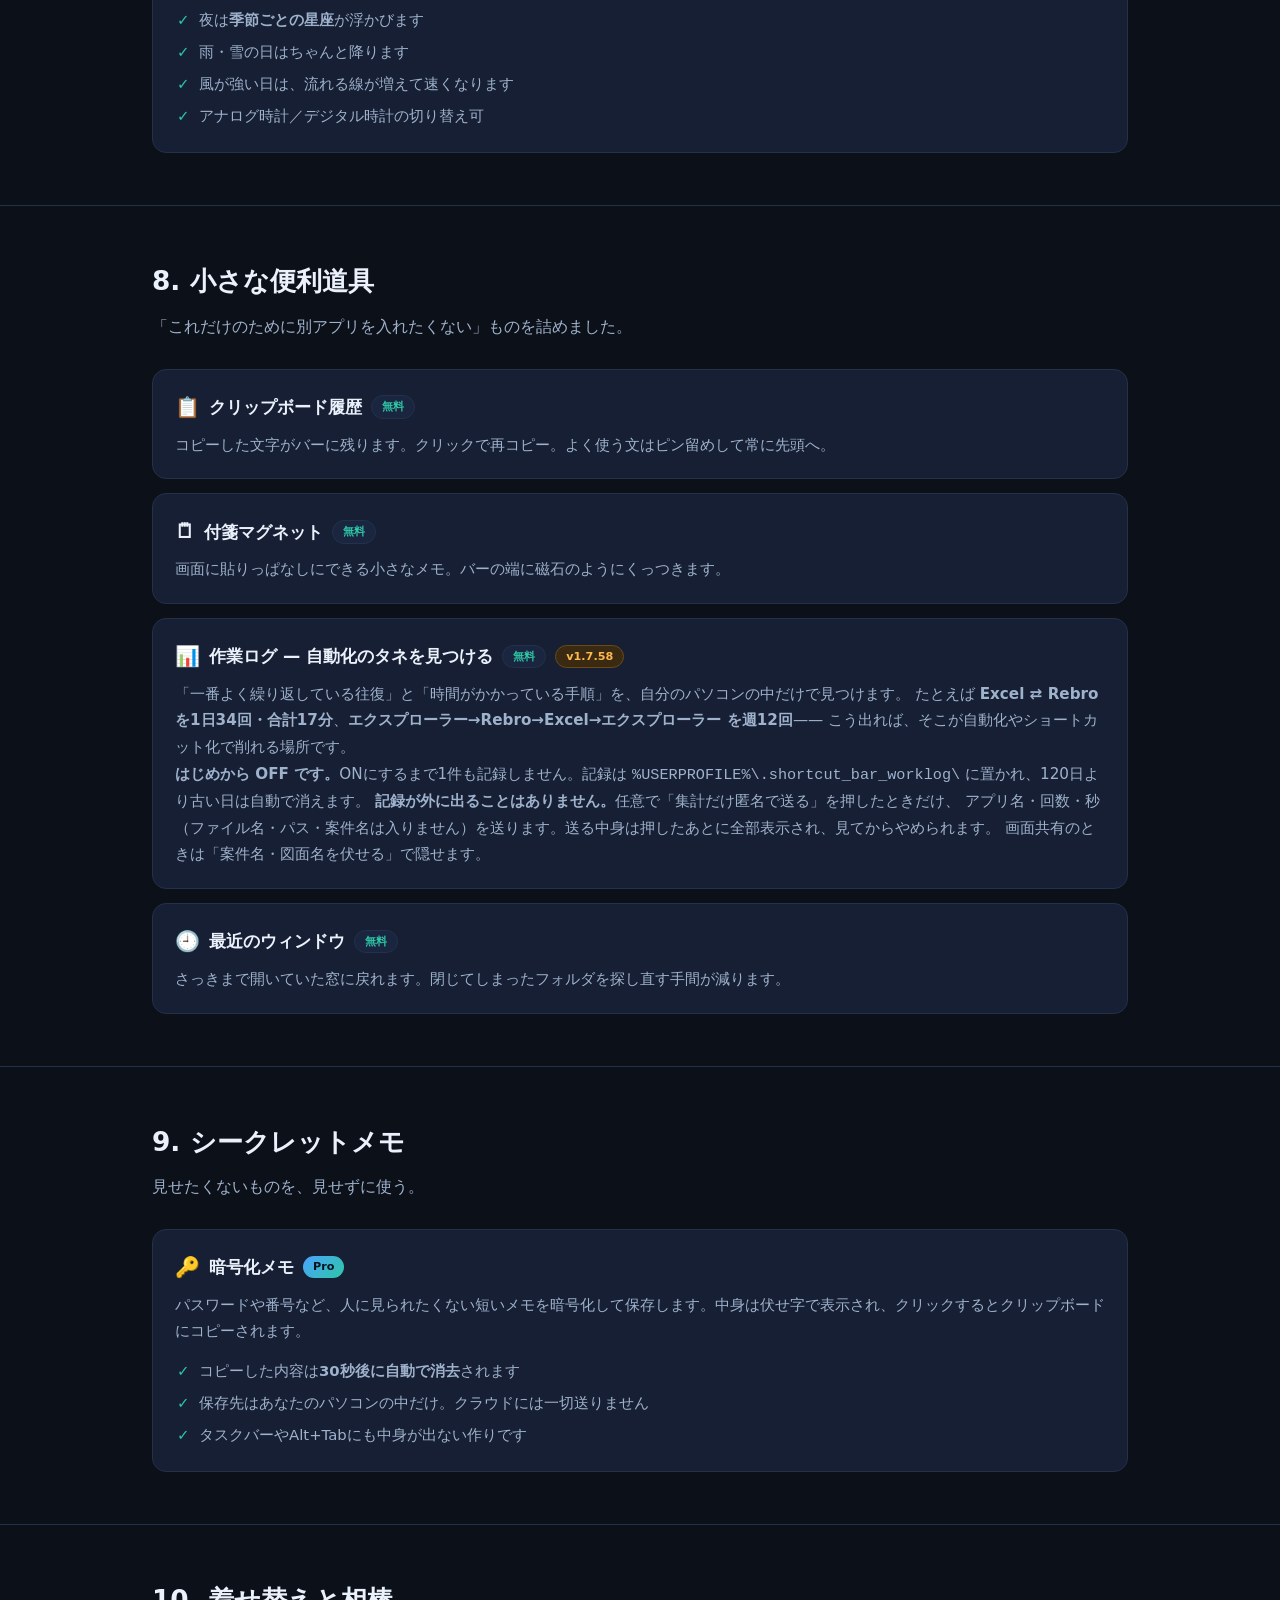
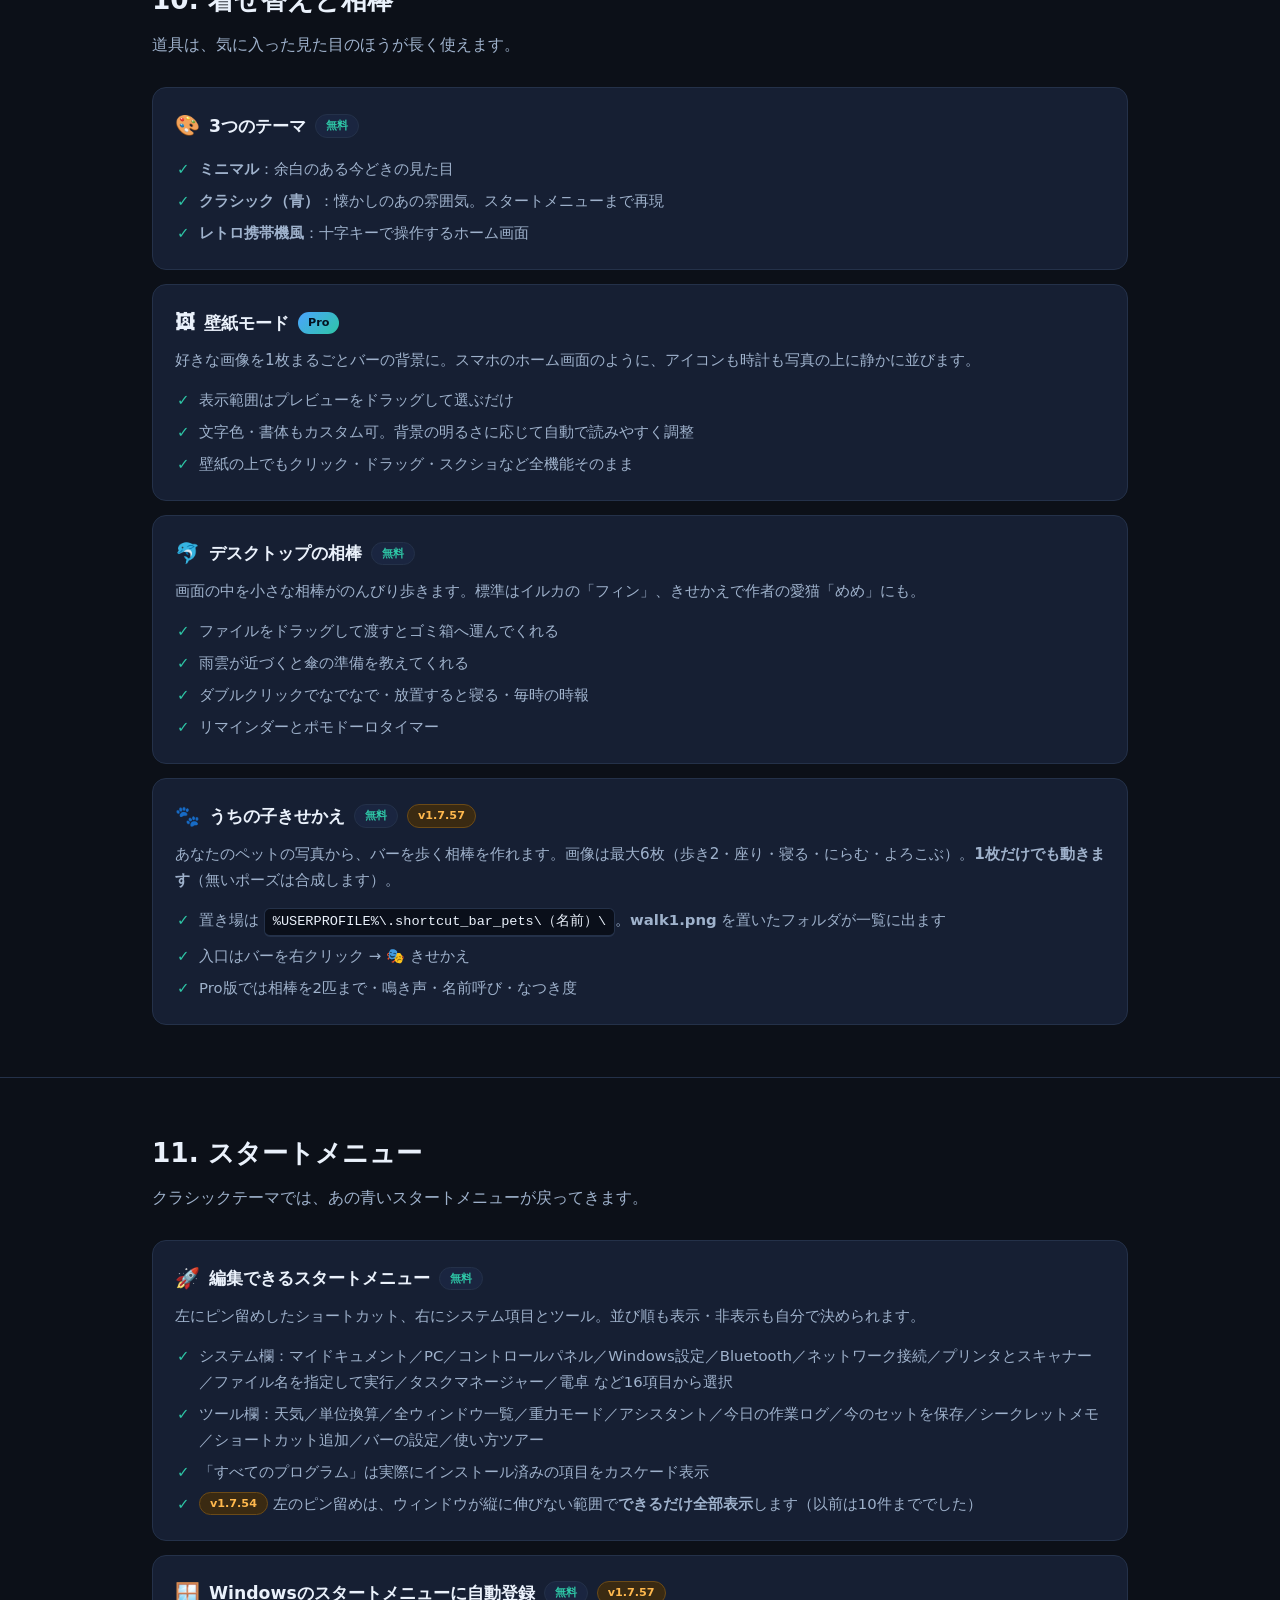
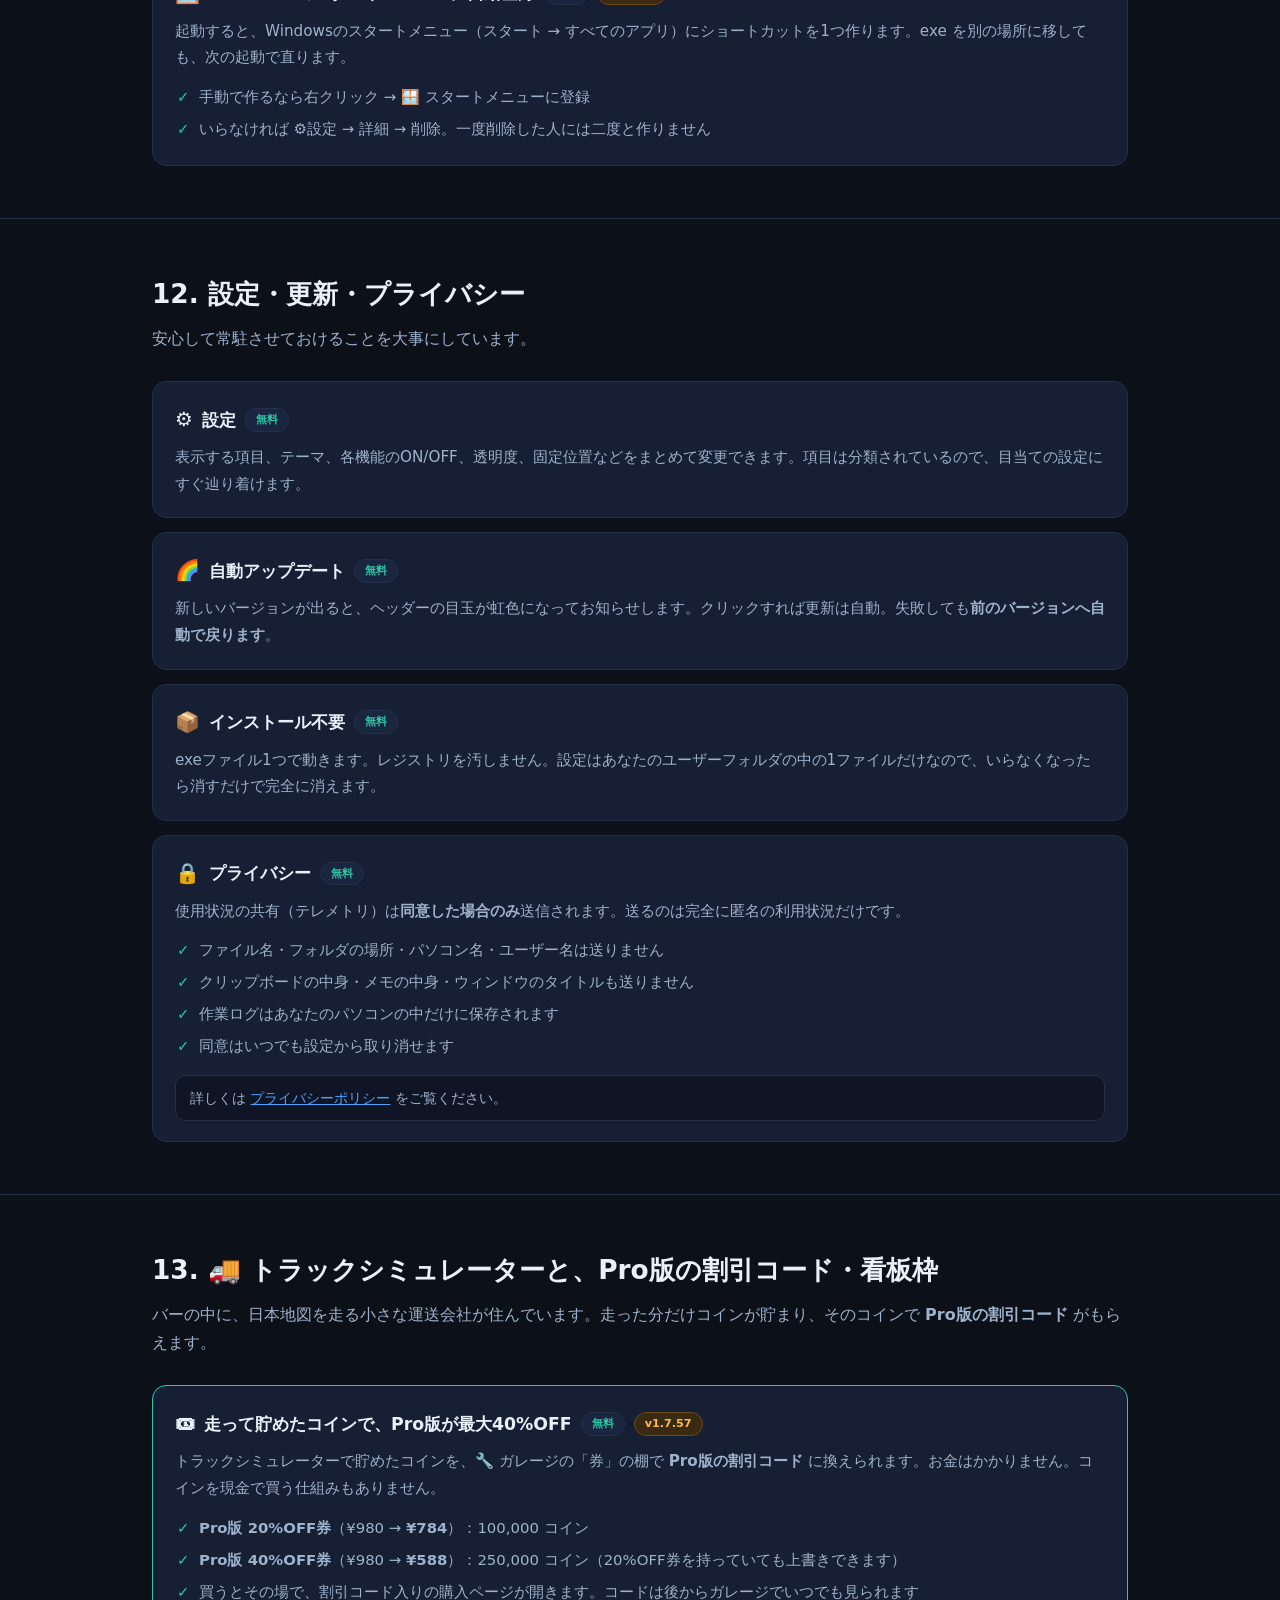
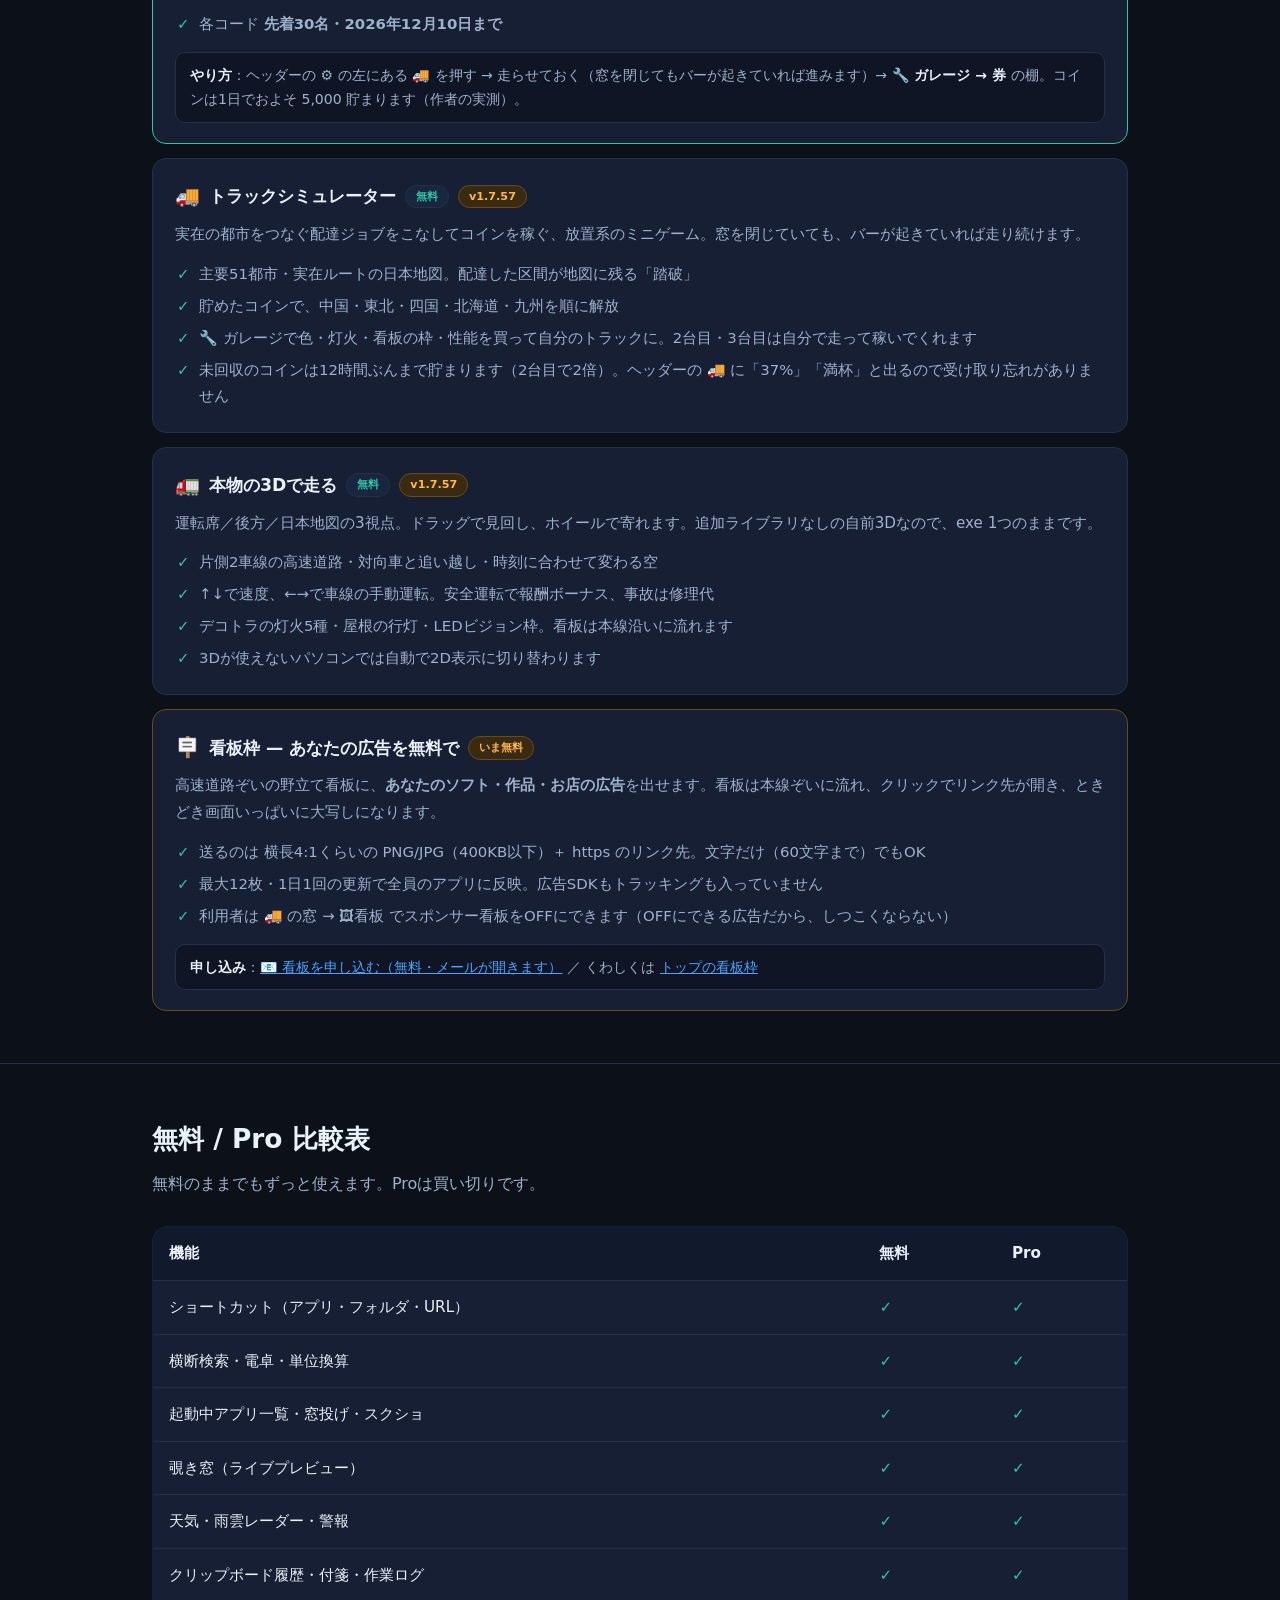
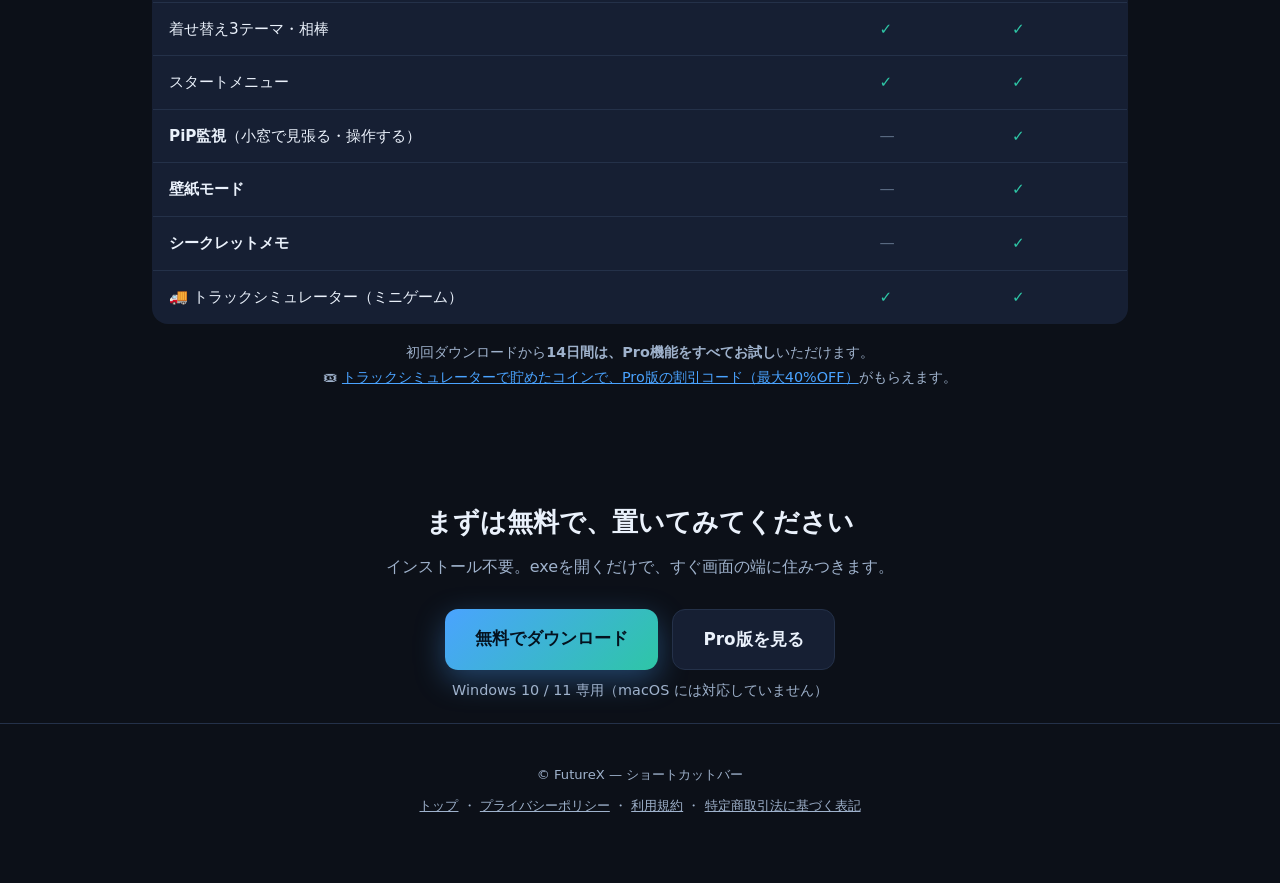
==== commit b551b4be: "v1.7.58: 作業ログ（機能ページ・トップ・プライバシーポリシー）" ====
--- a/docs/features.html
+++ b/docs/features.html
@@ -431,8 +431,15 @@
       </div>
 
       <div class="f">
-        <h3><span class="ic">📊</span>今日の作業ログ<span class="chip c-free">無料</span></h3>
-        <p>どのアプリをどれくらい使ったかを、その日ぶんだけ記録して表示します。<b>記録はあなたのパソコンの中だけ</b>で、どこにも送信しません。</p>
+        <h3><span class="ic">📊</span>作業ログ — 自動化のタネを見つける<span class="chip c-free">無料</span><span class="chip c-new">v1.7.58</span></h3>
+        <p>「一番よく繰り返している往復」と「時間がかかっている手順」を、自分のパソコンの中だけで見つけます。
+        たとえば <b>Excel ⇄ Rebro を1日34回・合計17分</b>、<b>エクスプローラー→Rebro→Excel→エクスプローラー を週12回</b>——
+        こう出れば、そこが自動化やショートカット化で削れる場所です。</p>
+        <p><b>はじめから OFF です。</b>ONにするまで1件も記録しません。記録は
+        <code>%USERPROFILE%\.shortcut_bar_worklog\</code> に置かれ、120日より古い日は自動で消えます。
+        <b>記録が外に出ることはありません。</b>任意で「集計だけ匿名で送る」を押したときだけ、
+        アプリ名・回数・秒（ファイル名・パス・案件名は入りません）を送ります。送る中身は押したあとに全部表示され、見てからやめられます。
+        画面共有のときは「案件名・図面名を伏せる」で隠せます。</p>
       </div>
 
       <div class="f">
@@ -686,5 +693,7 @@
   </p>
 </footer>
 
+  <!-- Cloudflare Web Analytics（Cookie不使用・アクセス数の計測） -->
+  <script type="module" src="https://static.cloudflareinsights.com/beacon.min.js" data-cf-beacon='{"token": "9d5f73f37eca40deae01422ff966717f"}'></script>
 </body>
 </html>
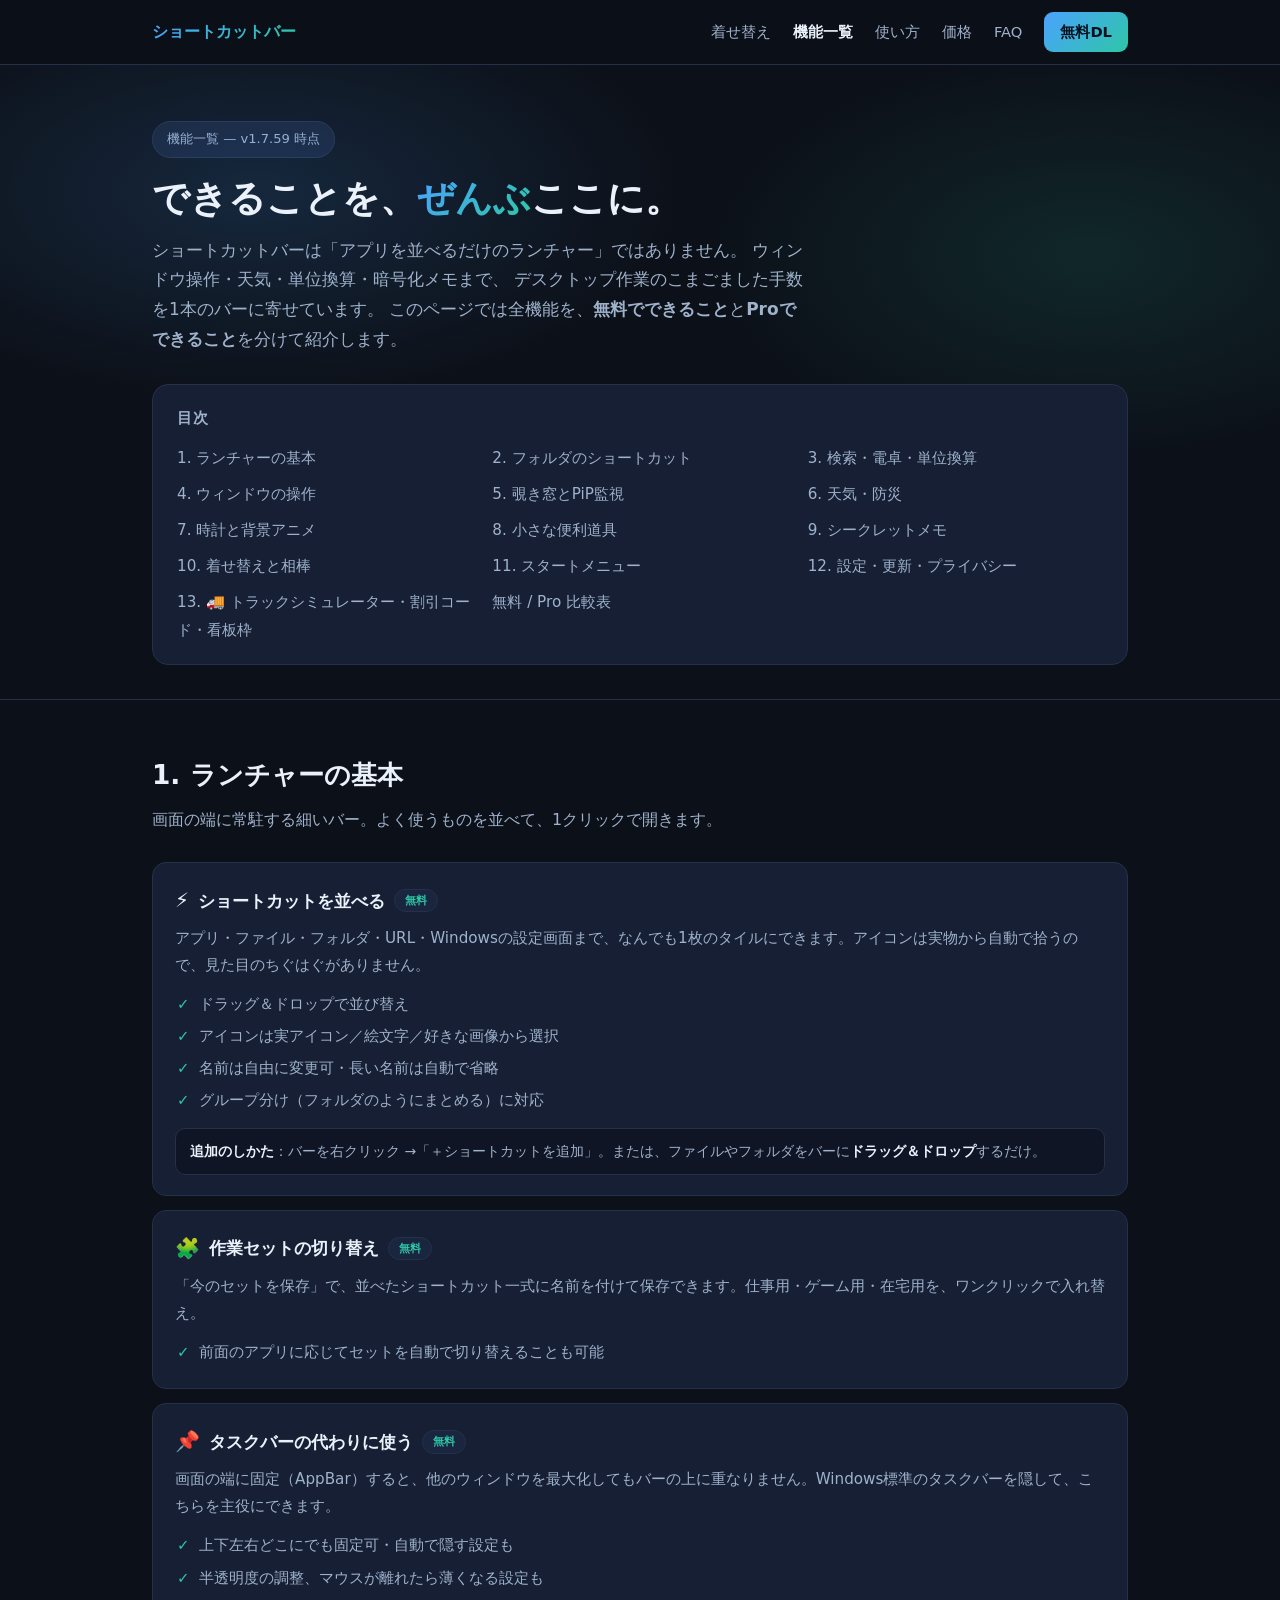
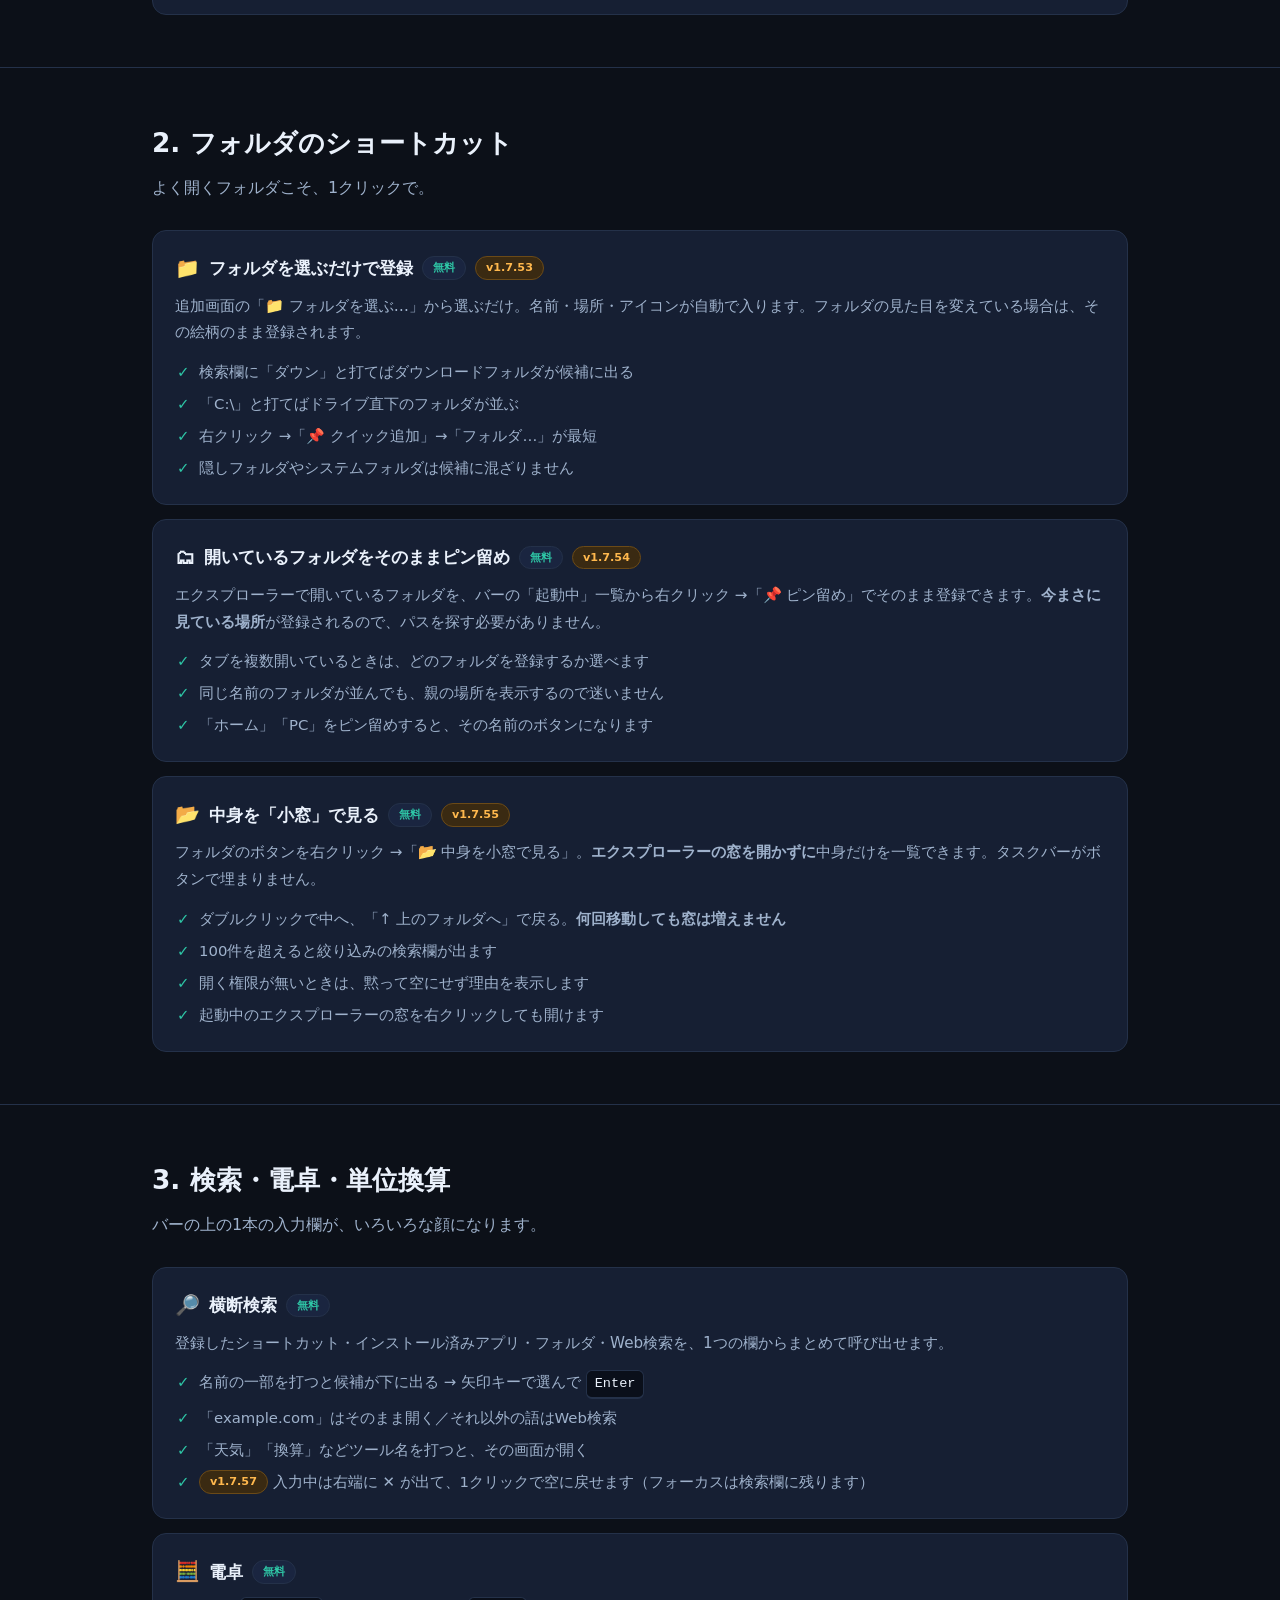
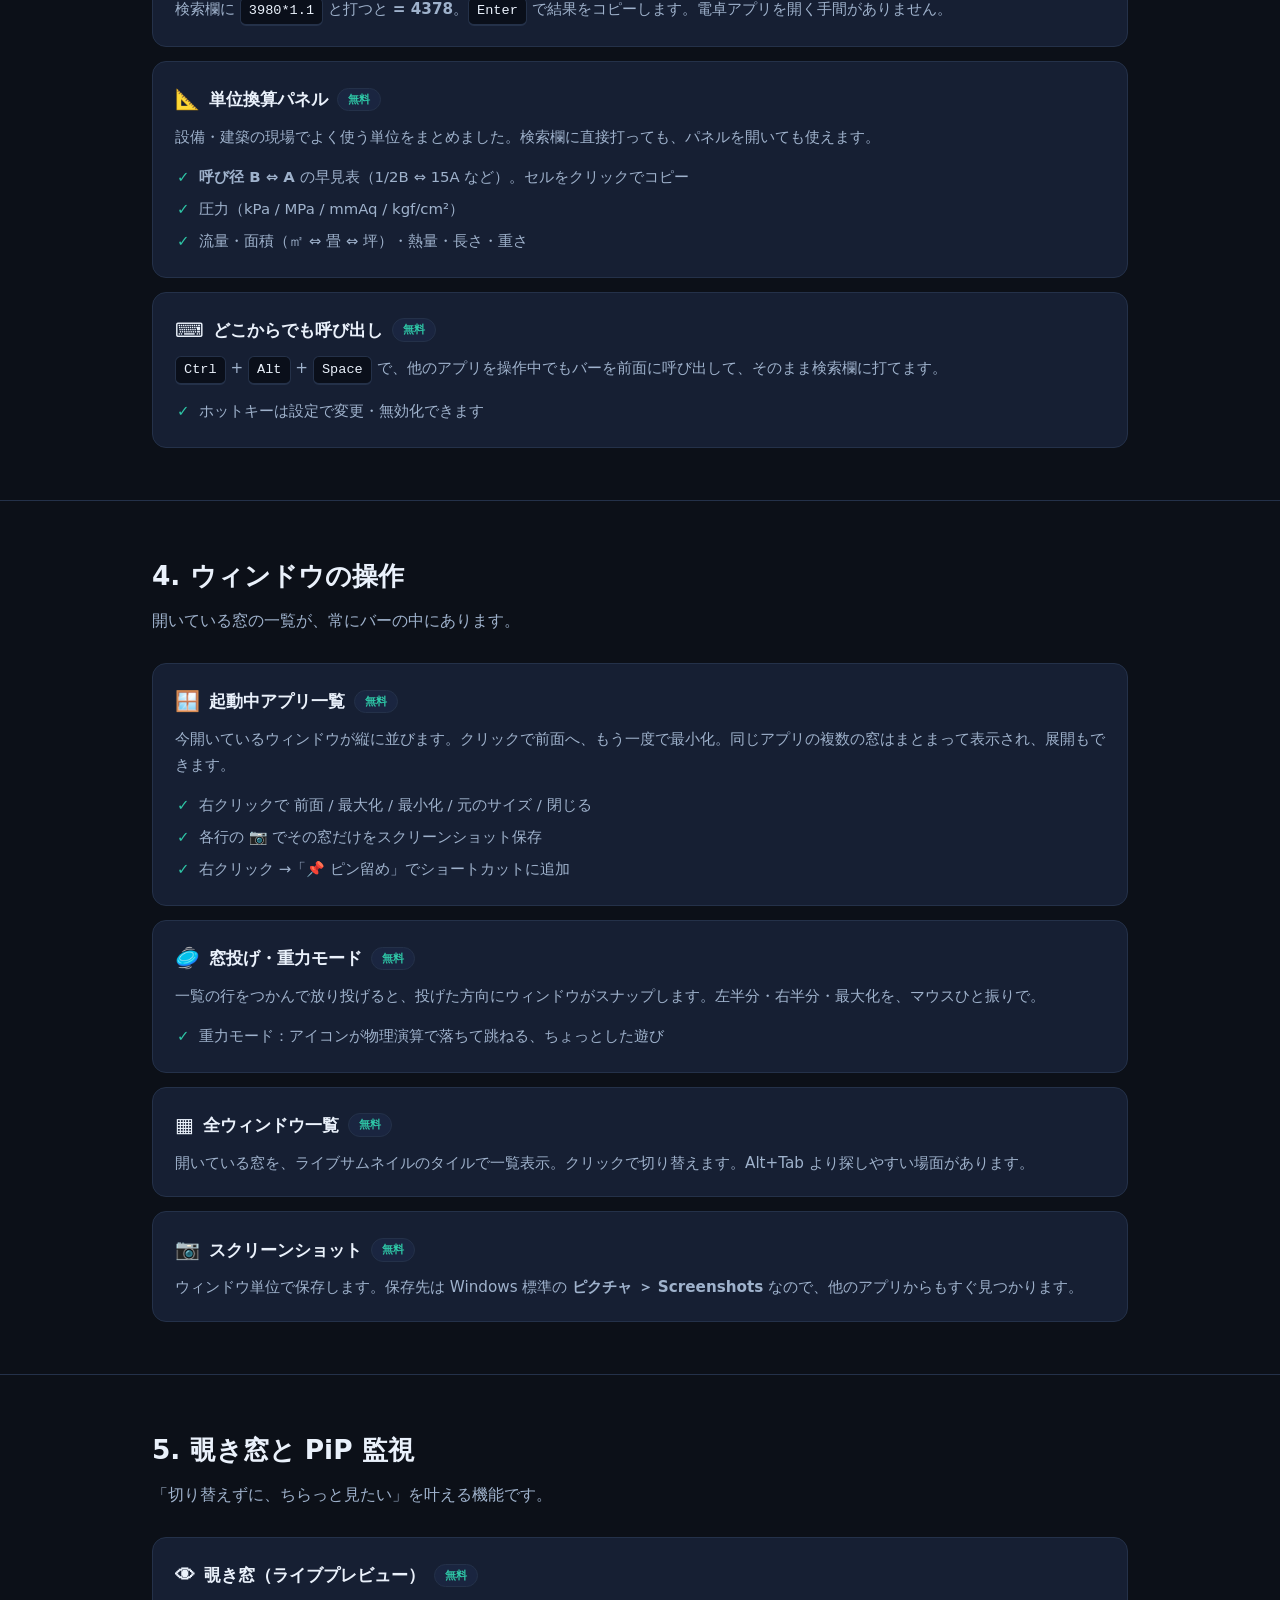
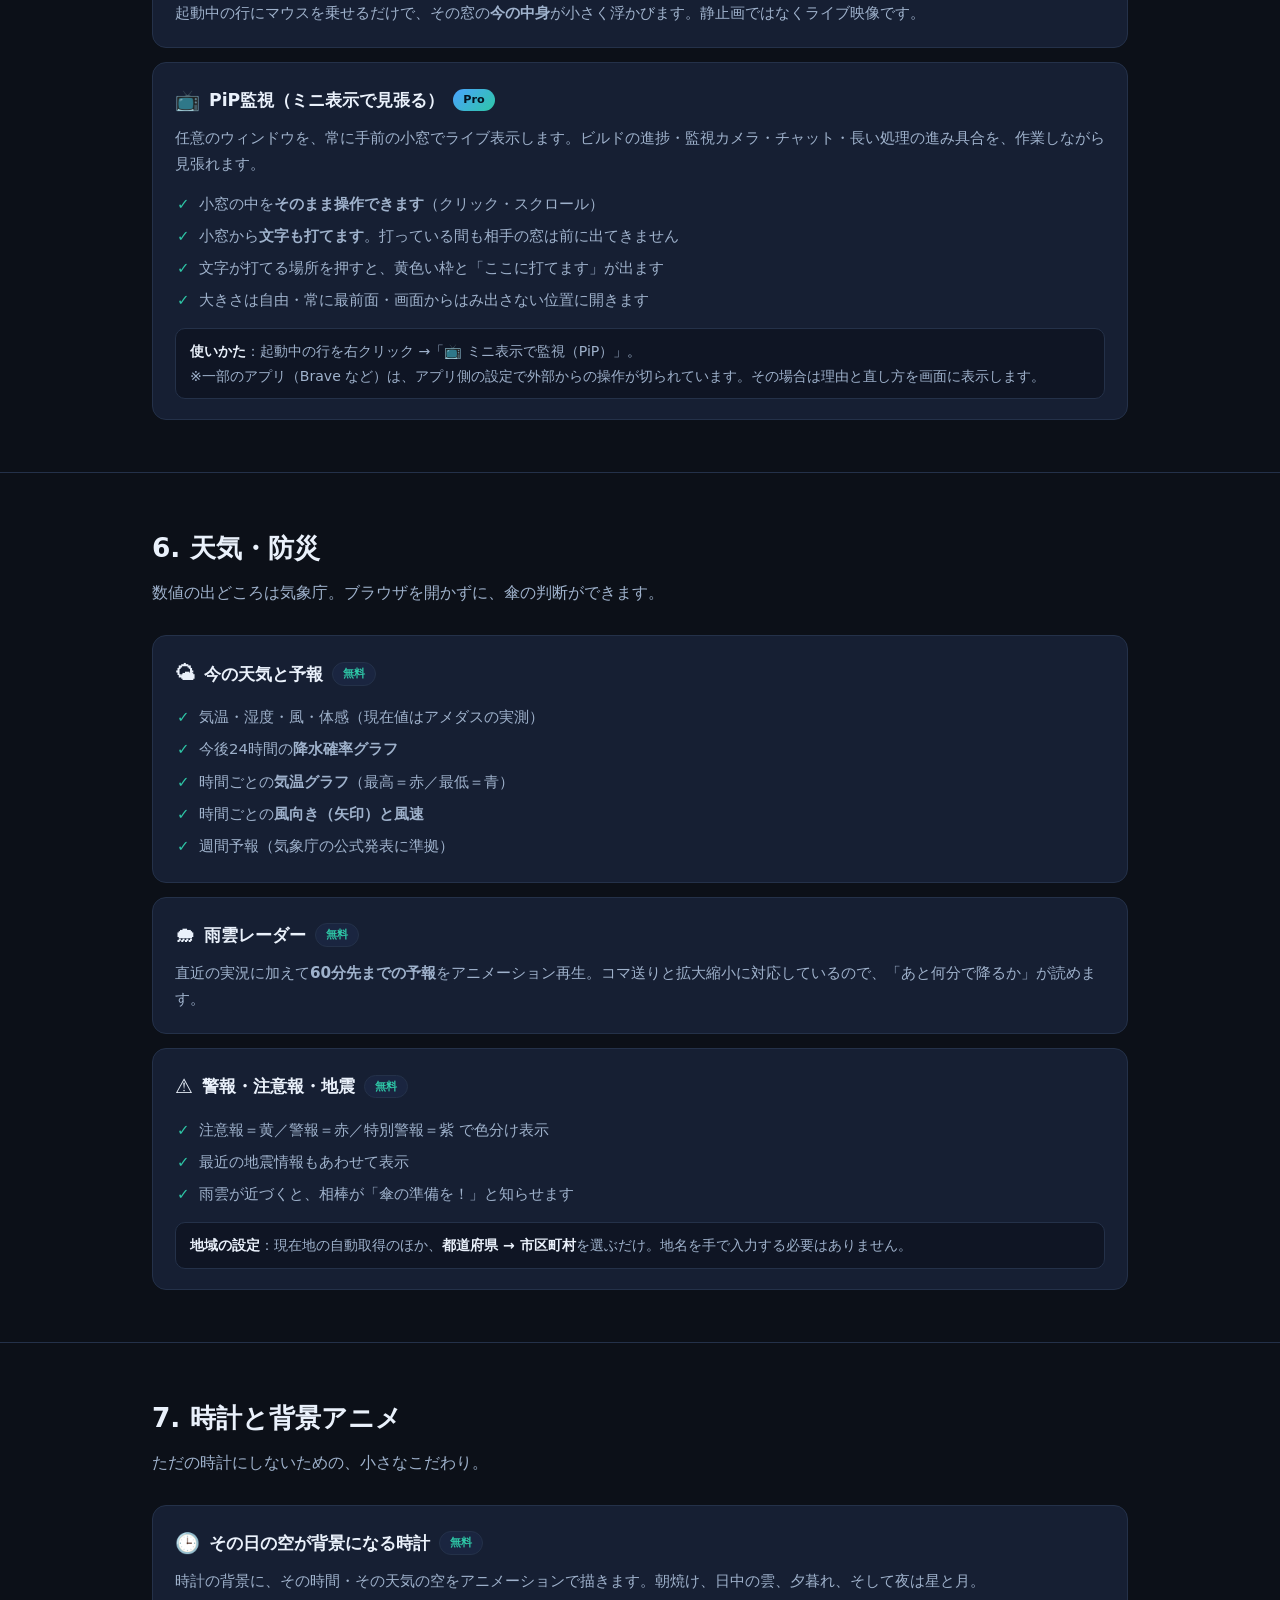
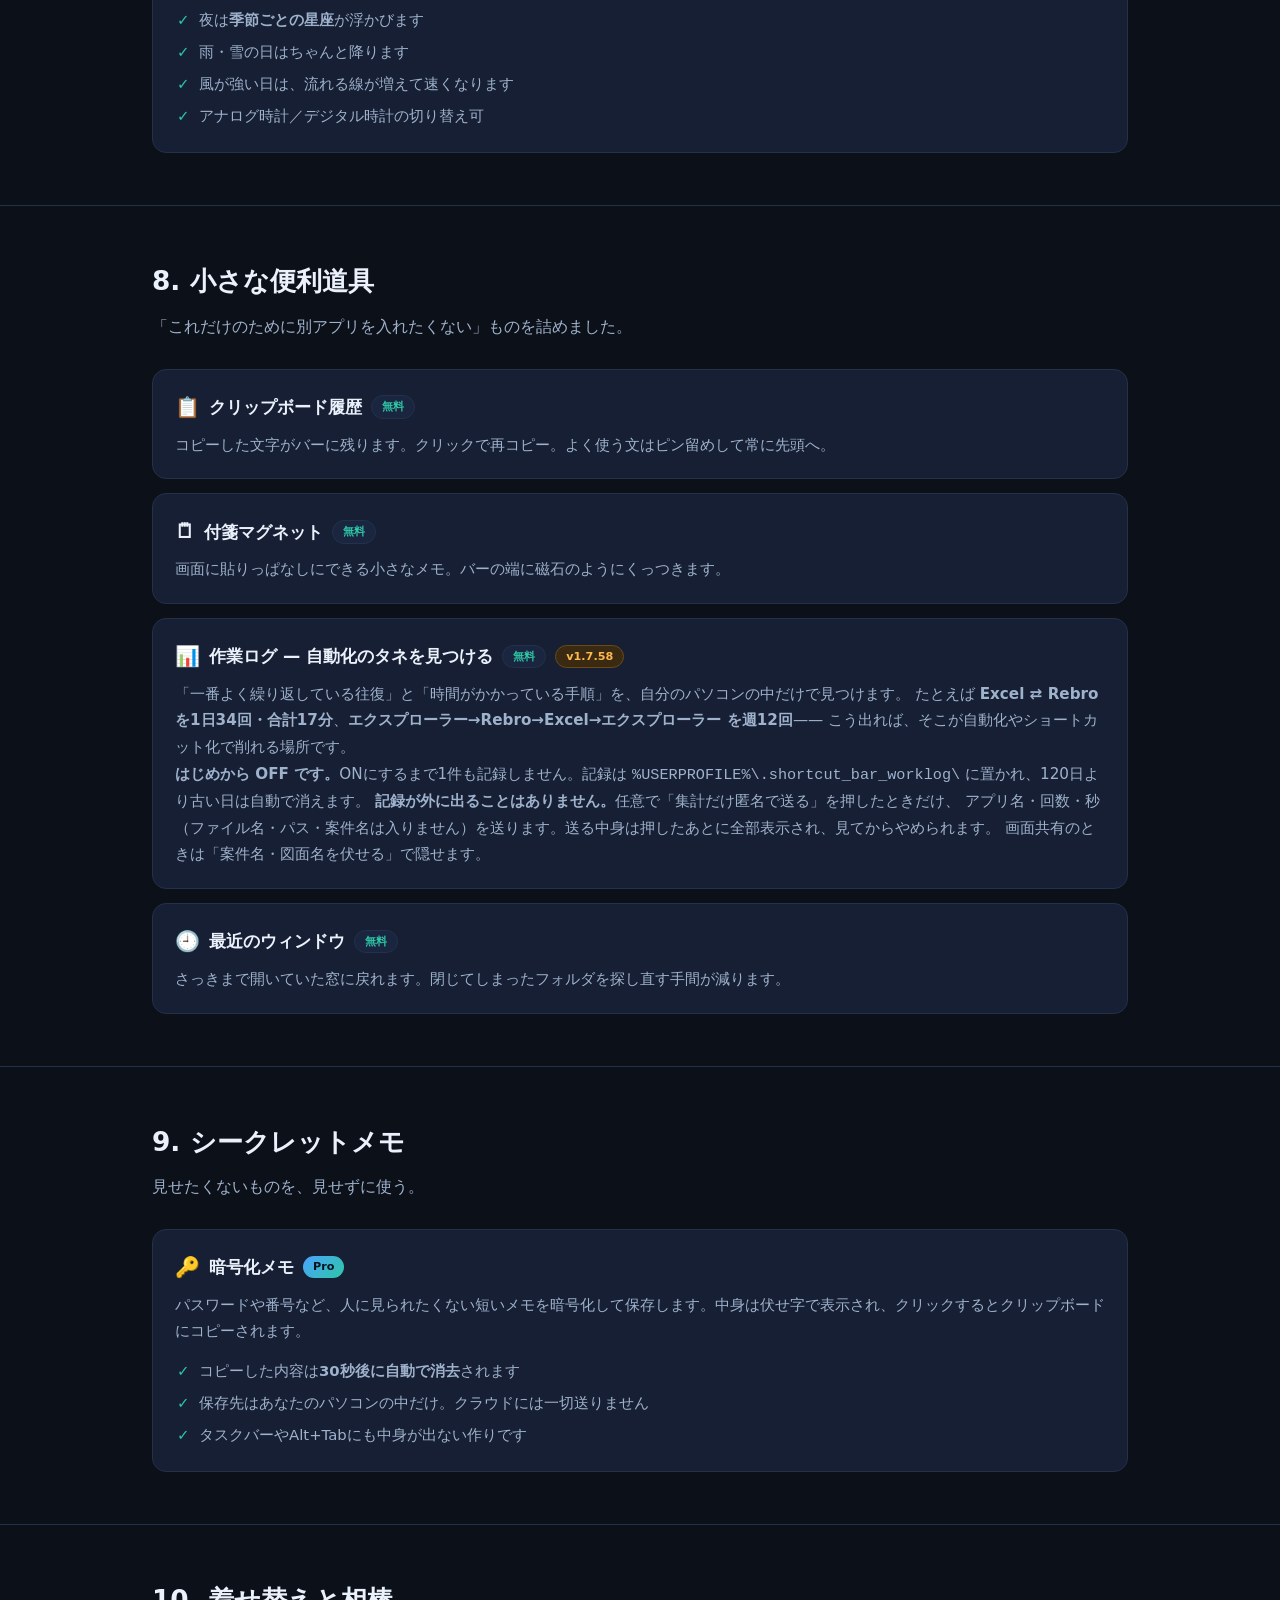
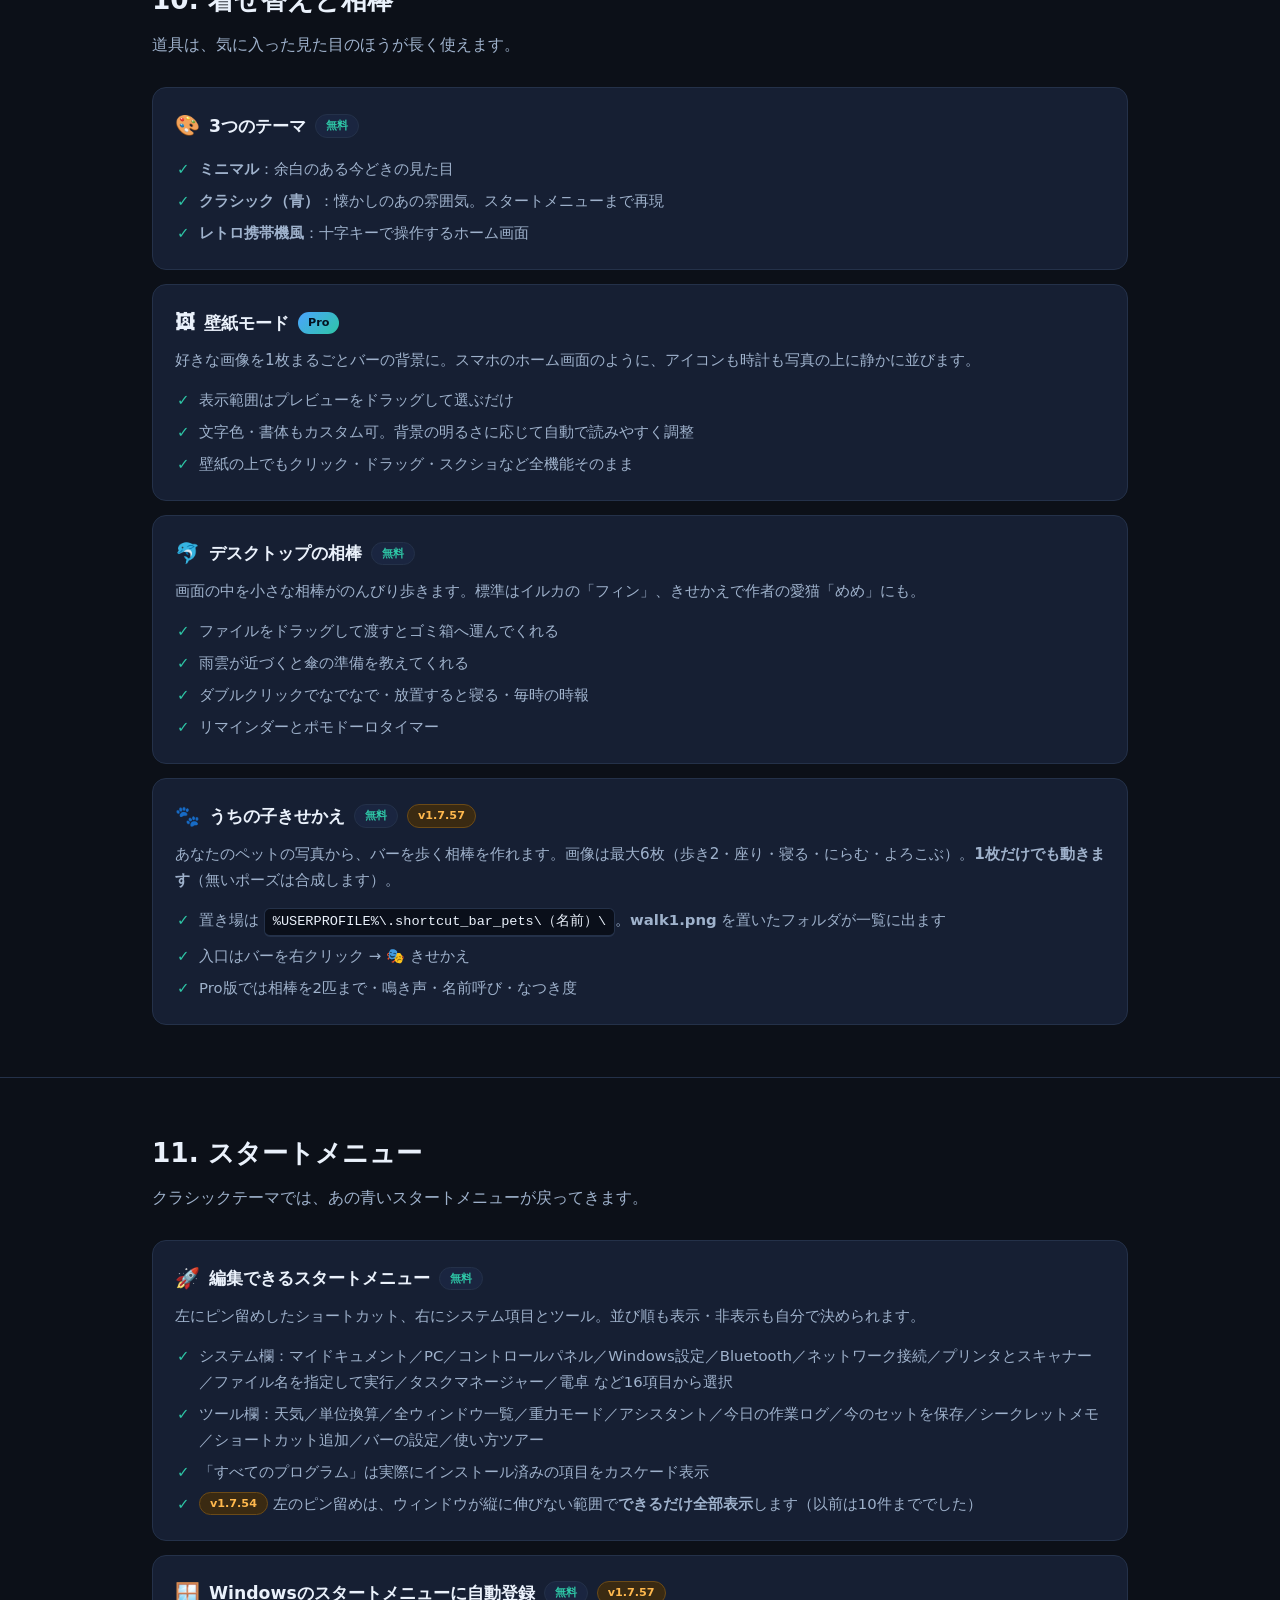
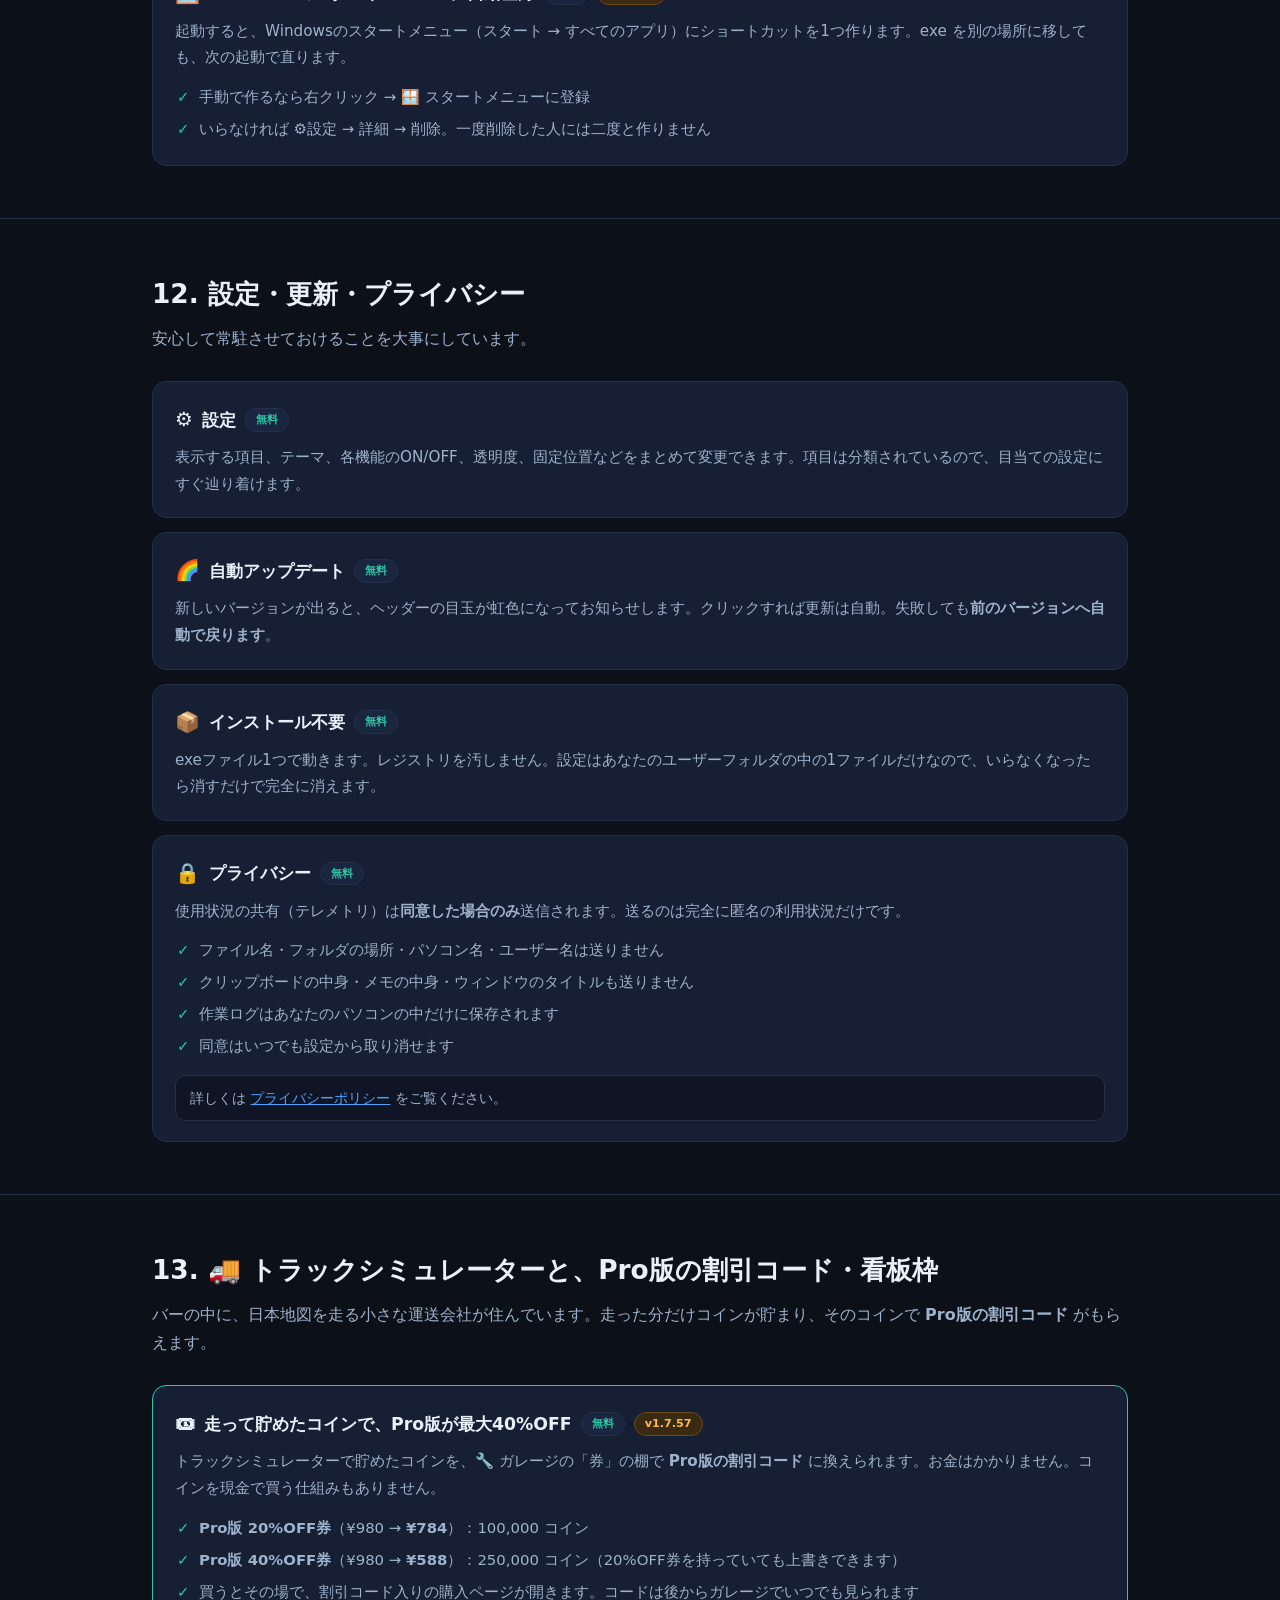
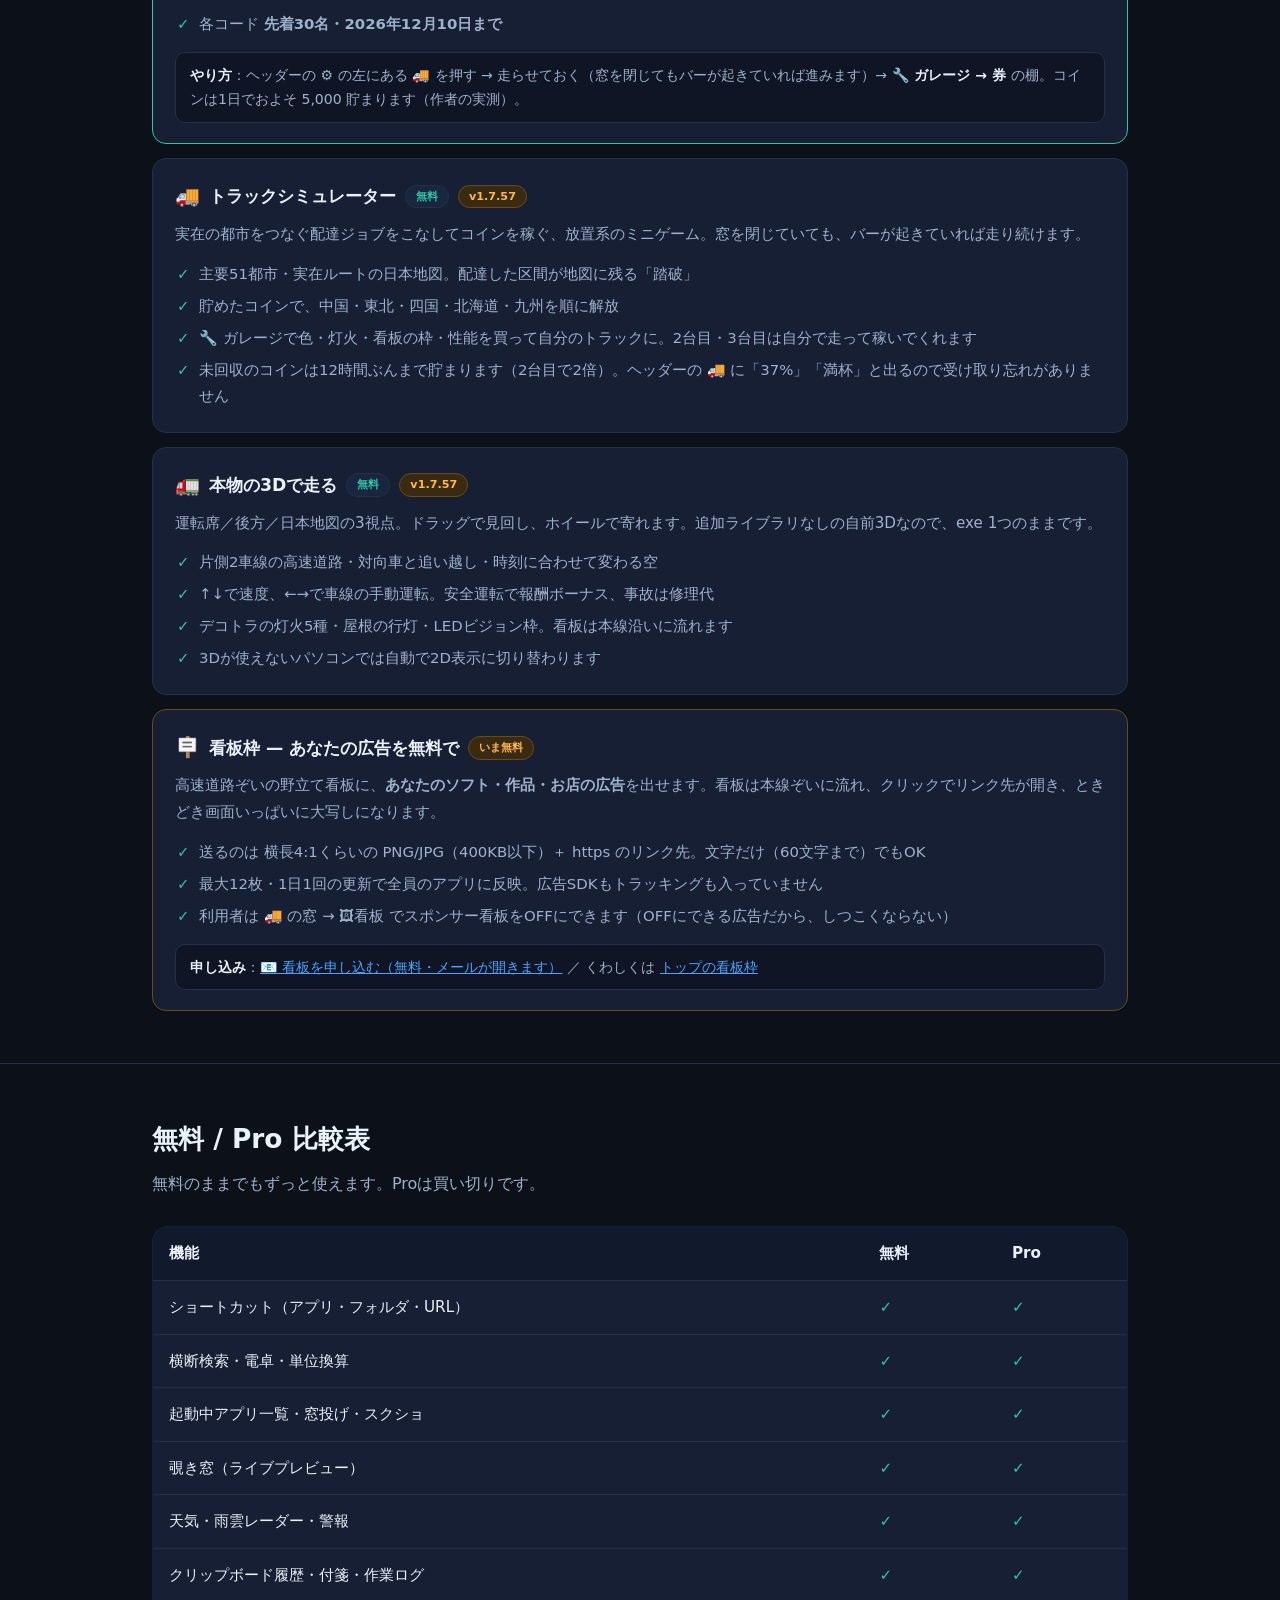
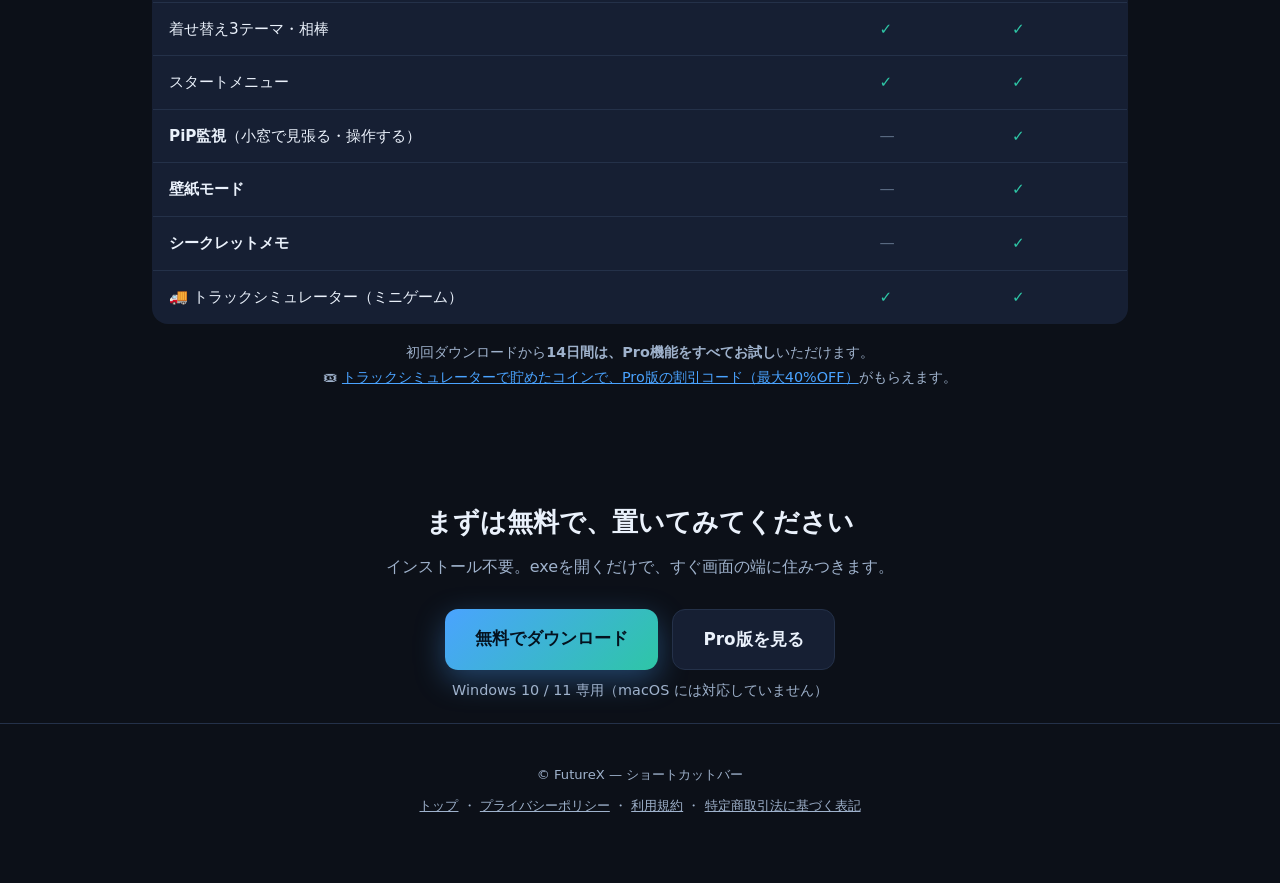
==== commit 33654c4b: "v1.7.59:" ====
--- a/docs/features.html
+++ b/docs/features.html
@@ -129,7 +129,7 @@
 
 <header class="top">
   <div class="wrap">
-    <span class="badge">機能一覧 — v1.7.57 時点</span>
+    <span class="badge">機能一覧 — v1.7.59 時点</span>
     <h1>できることを、<span class="g">ぜんぶ</span>ここに。</h1>
     <p class="lead">
       ショートカットバーは「アプリを並べるだけのランチャー」ではありません。
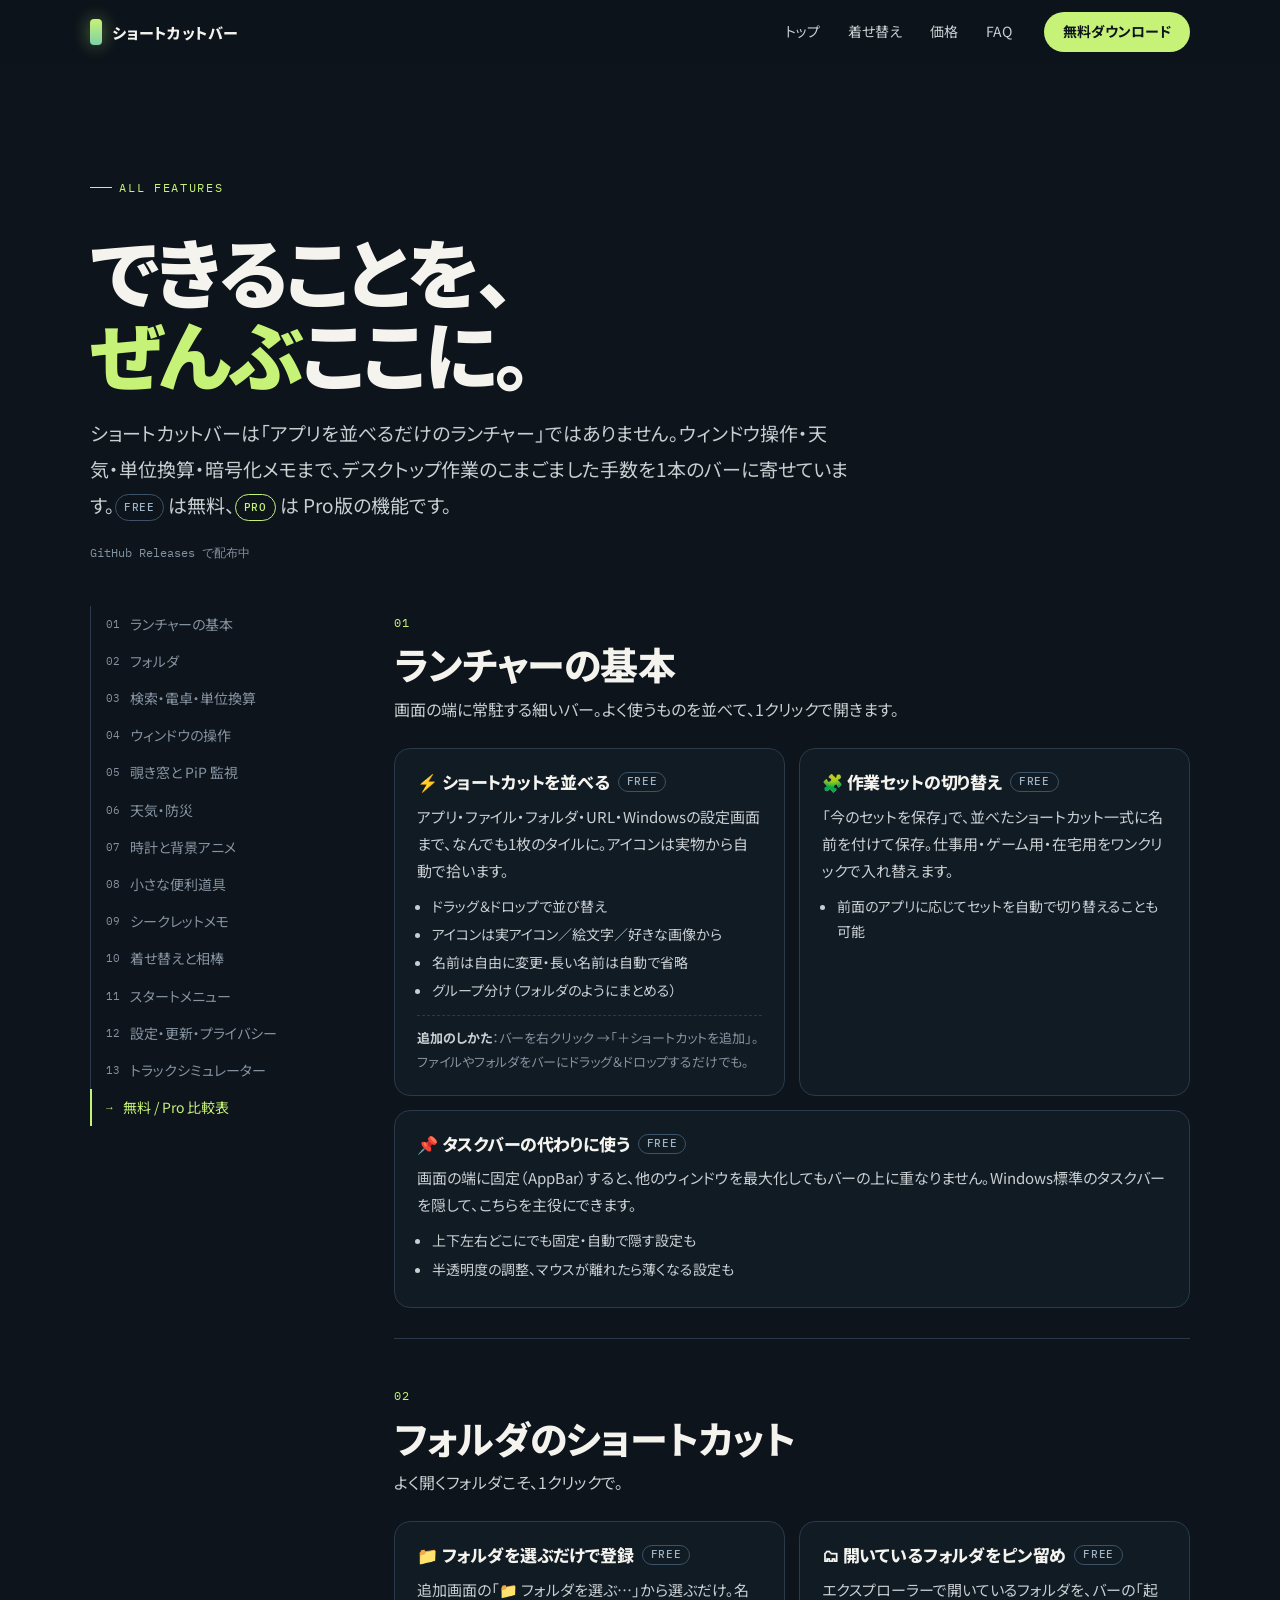
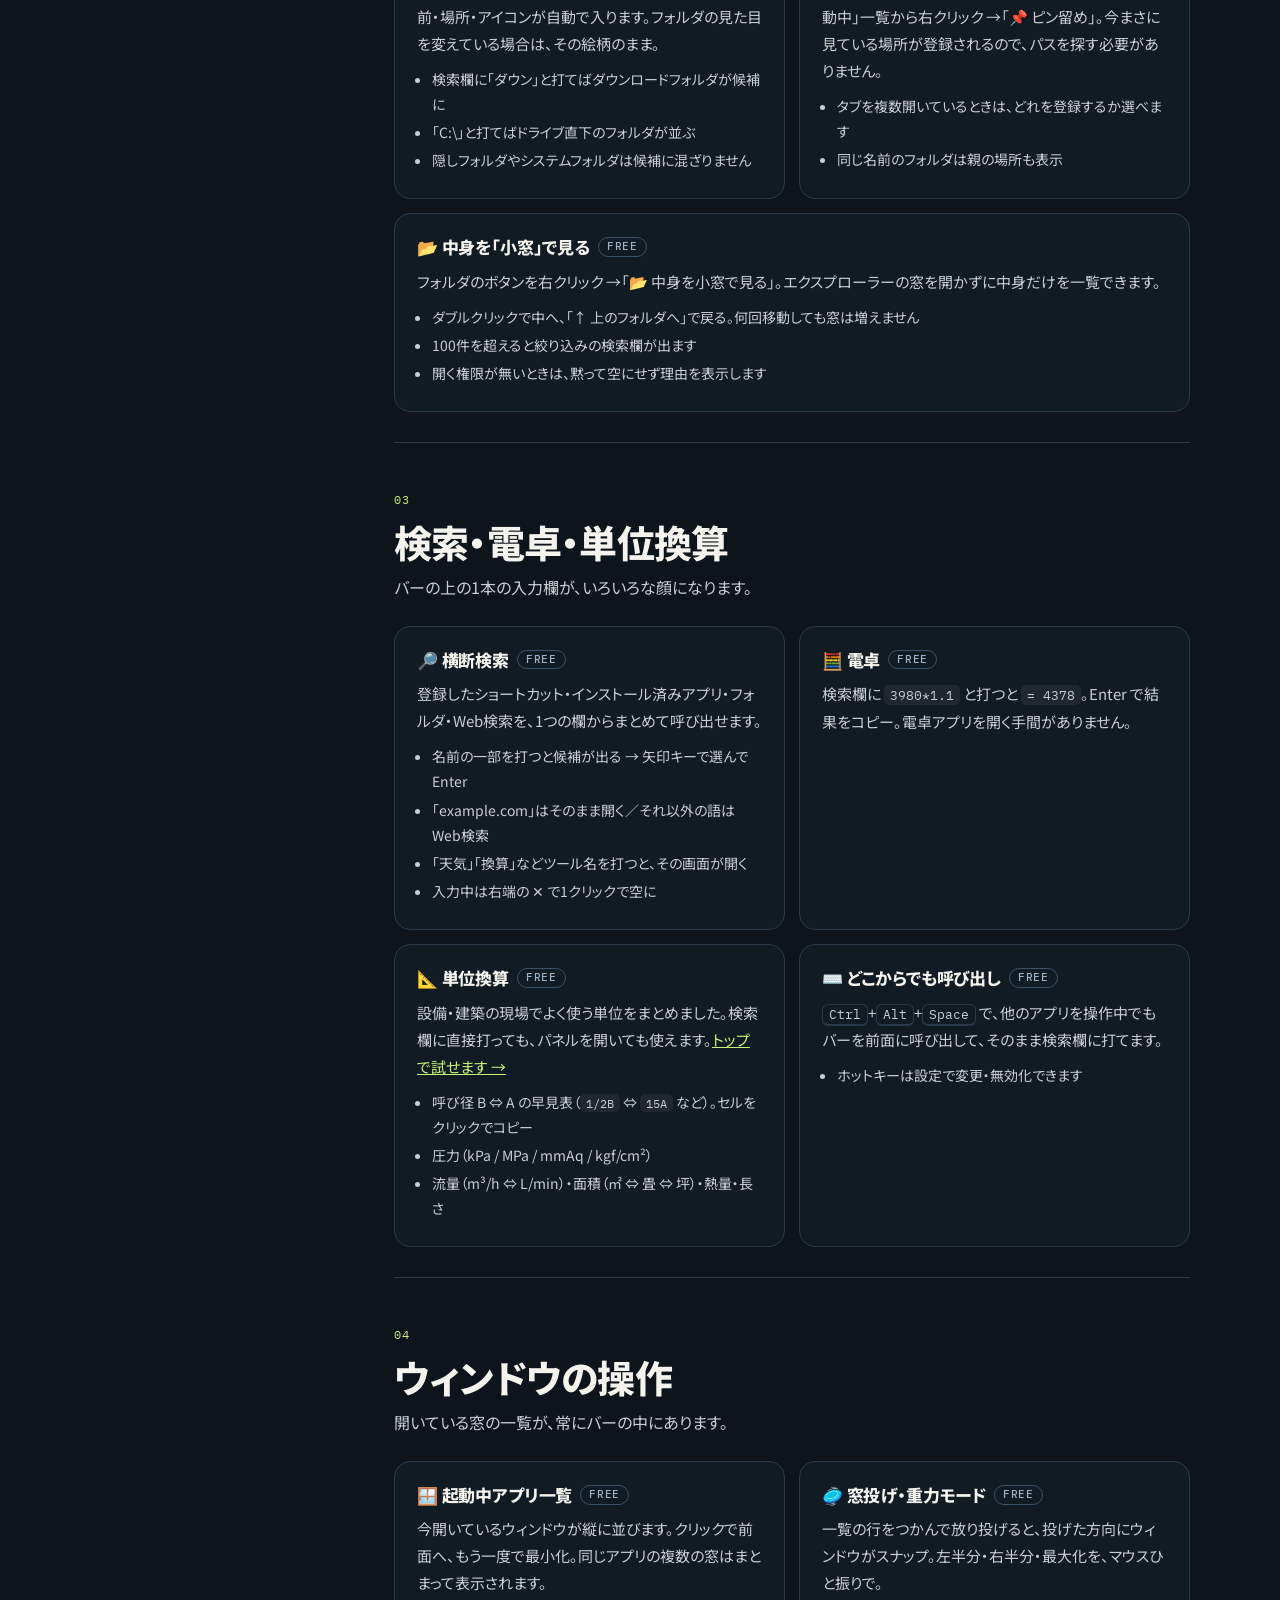
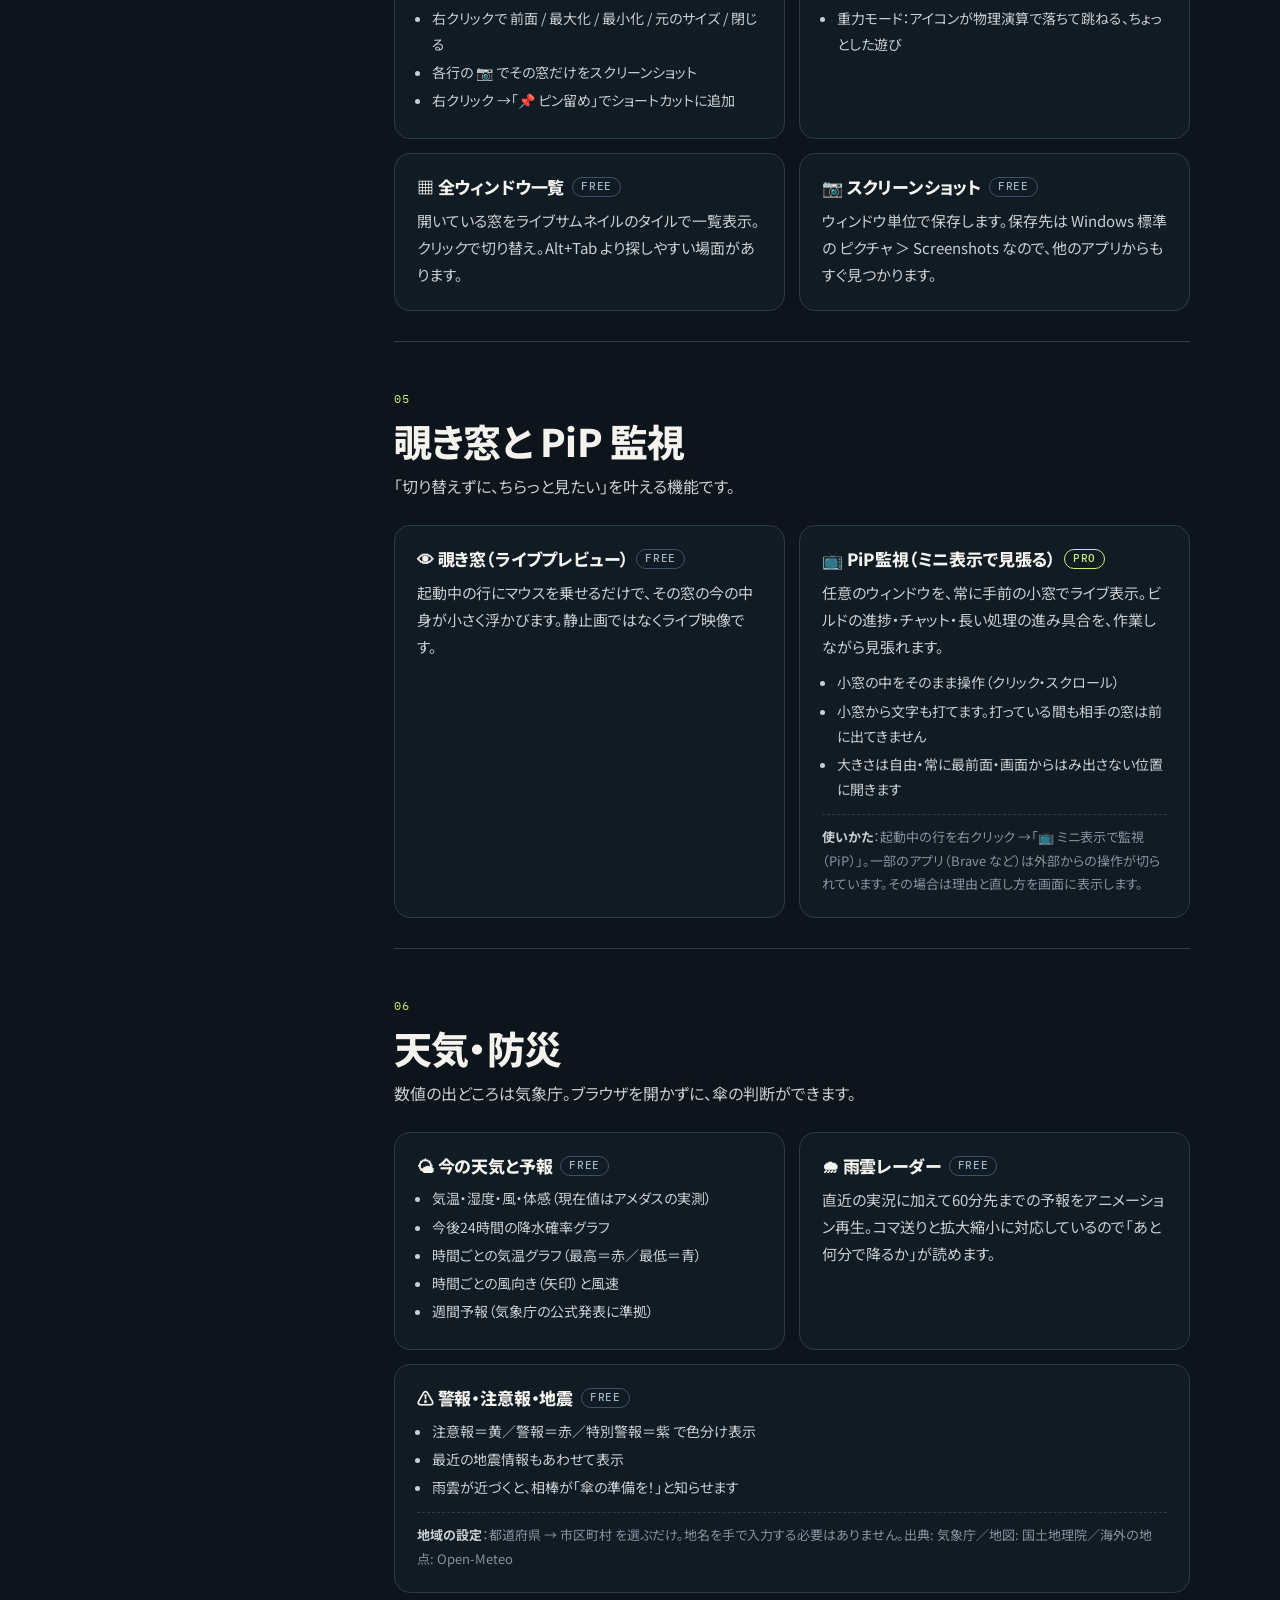
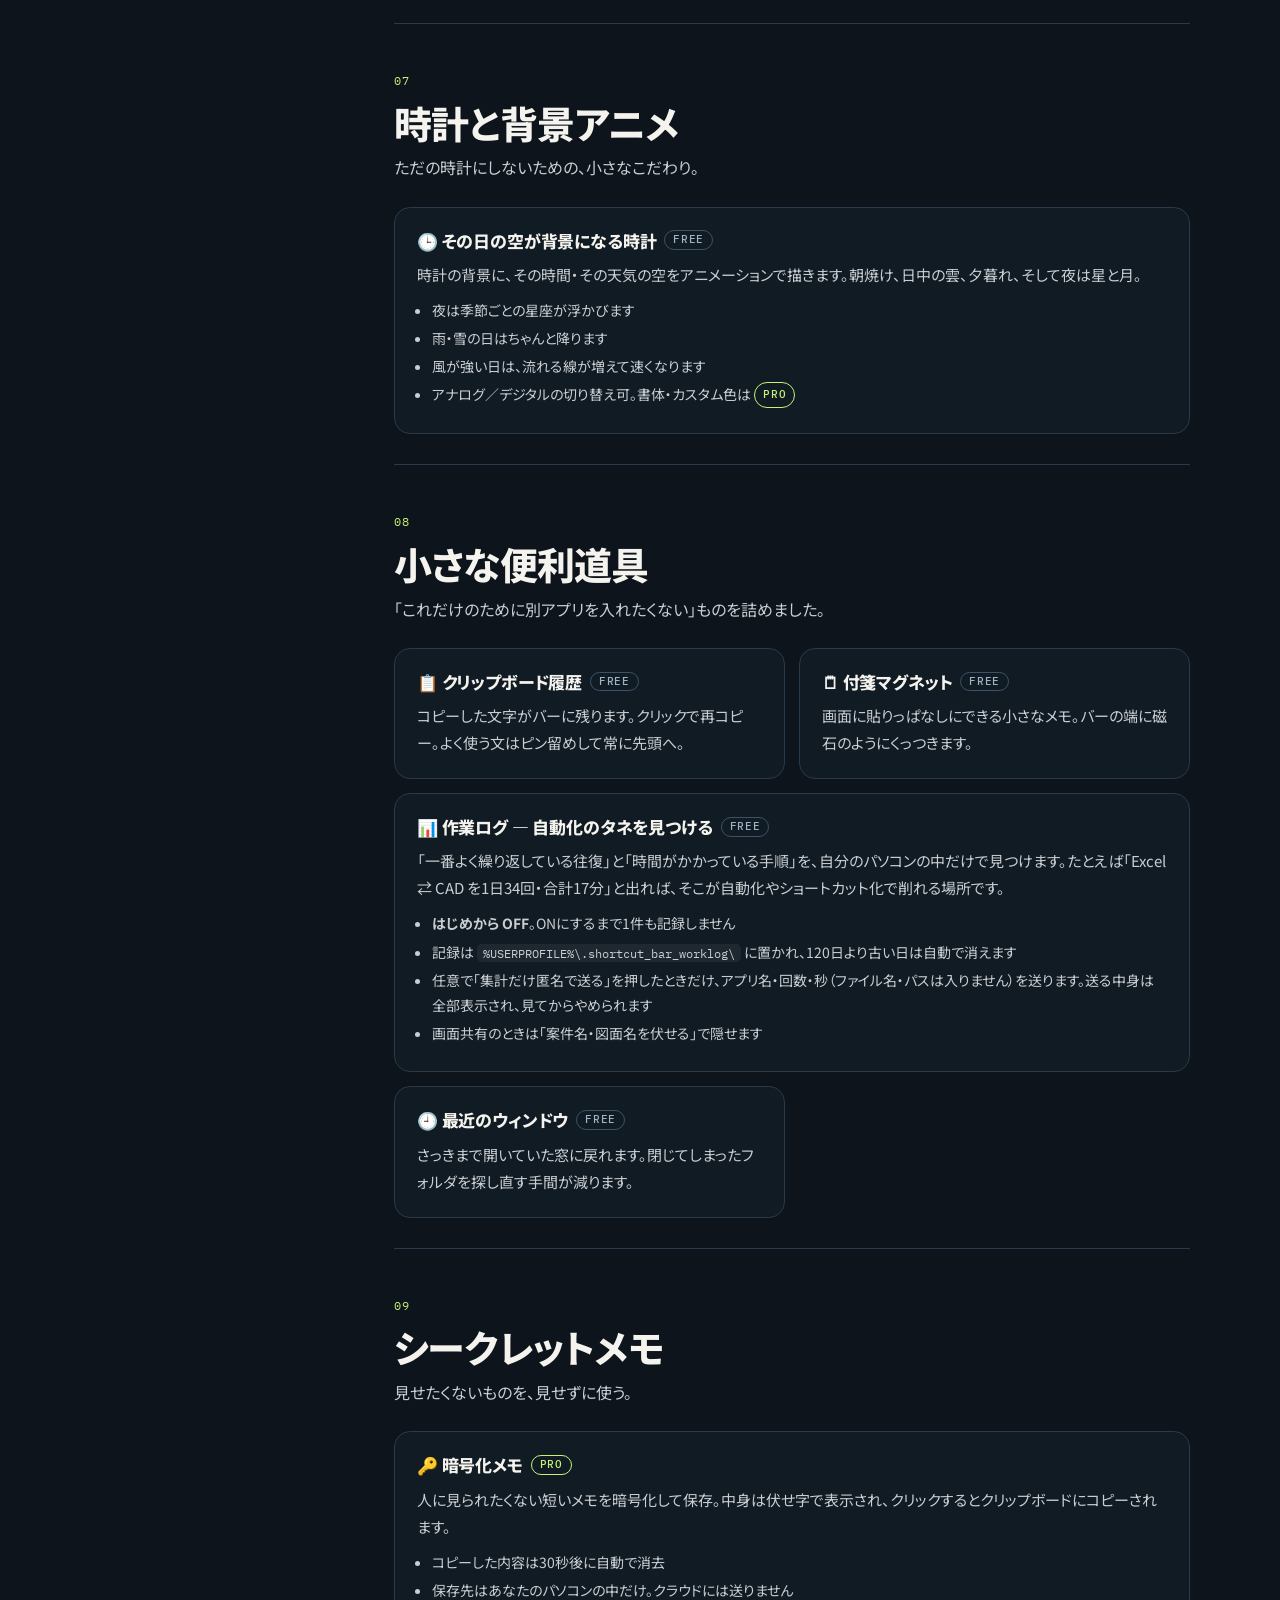
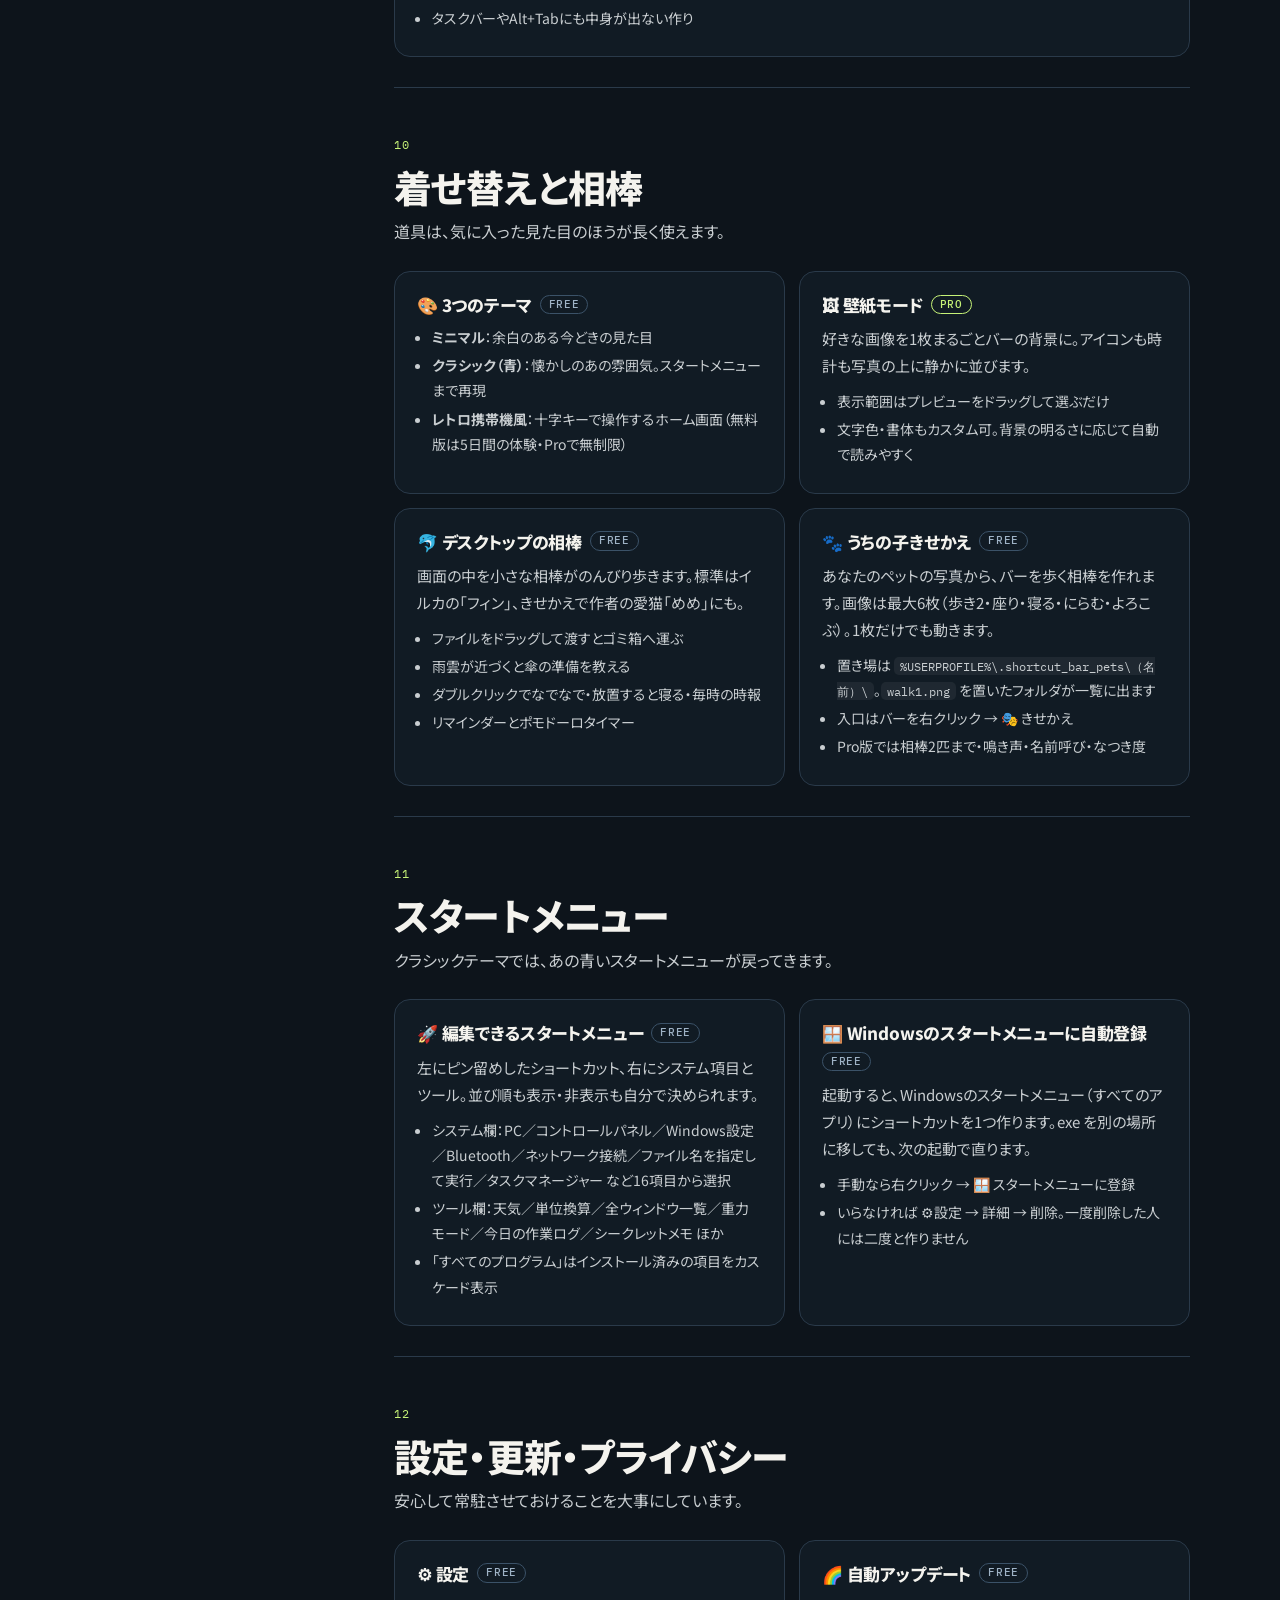
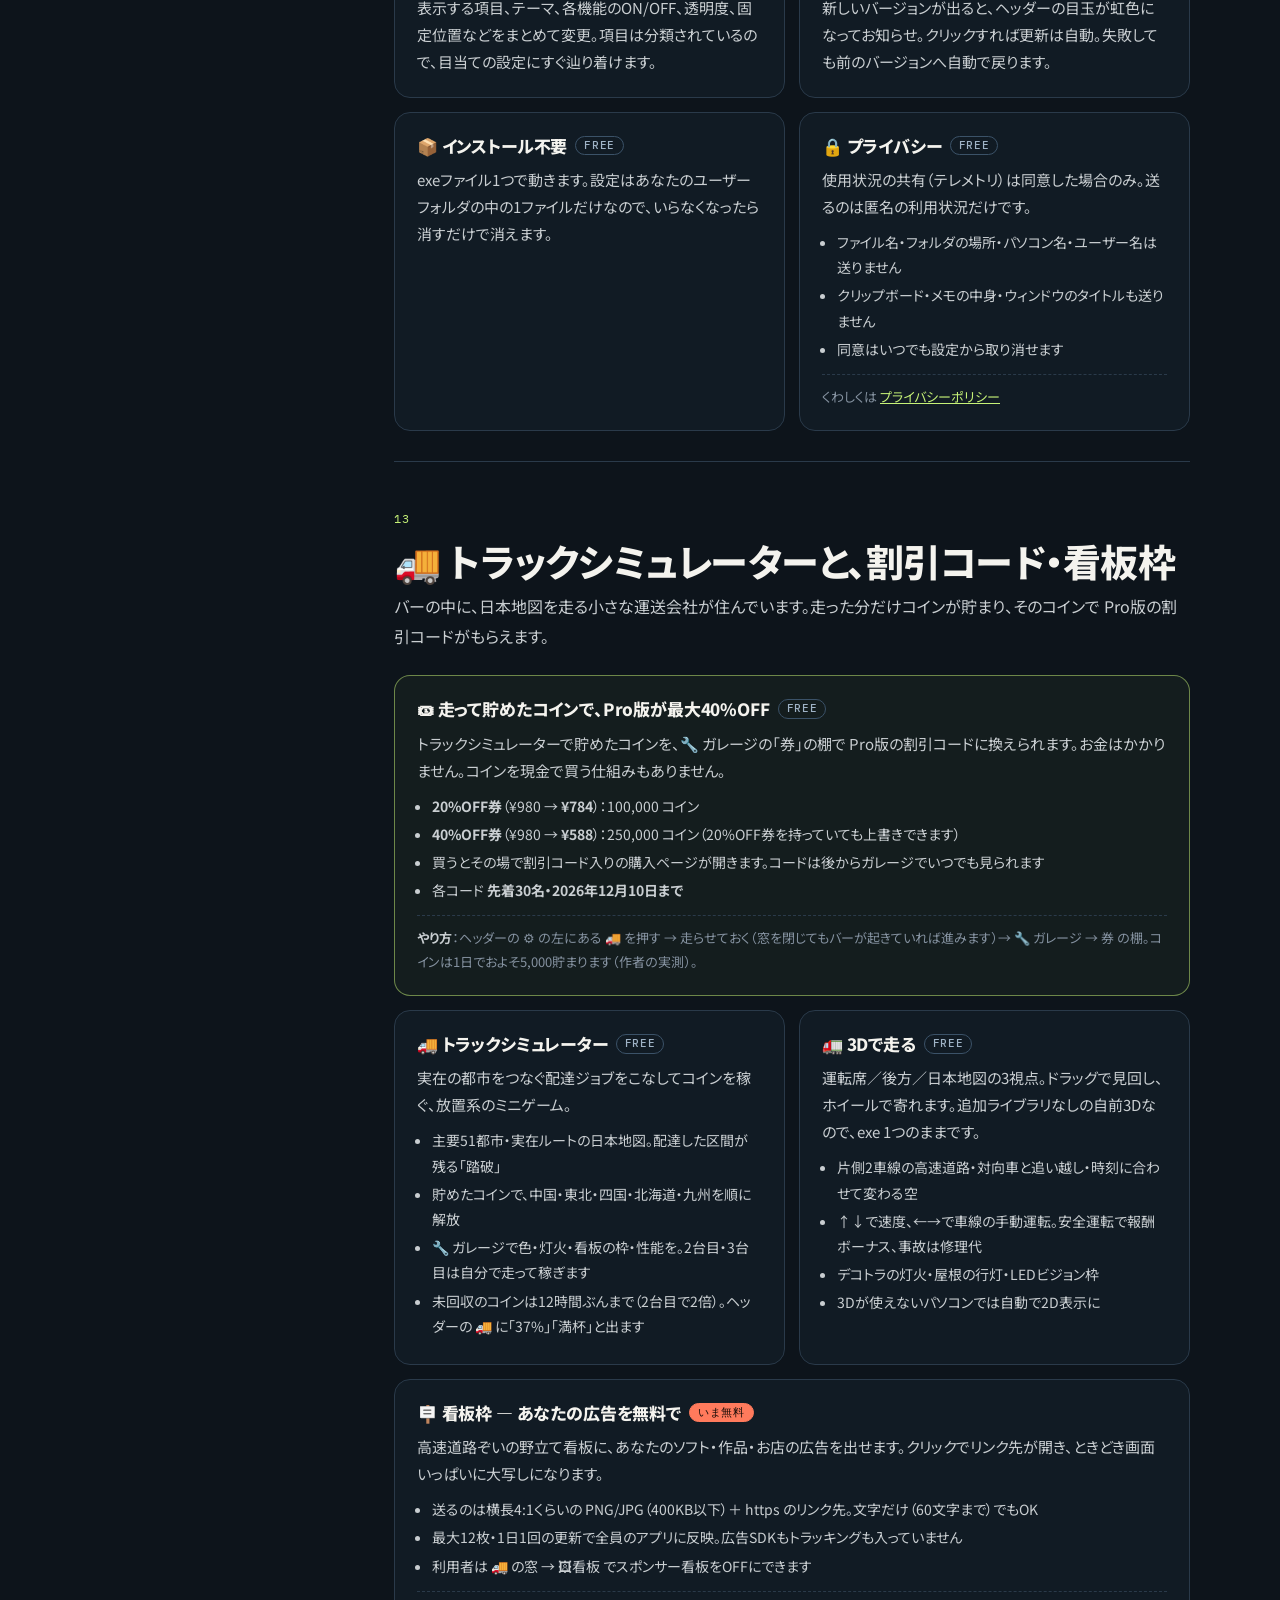
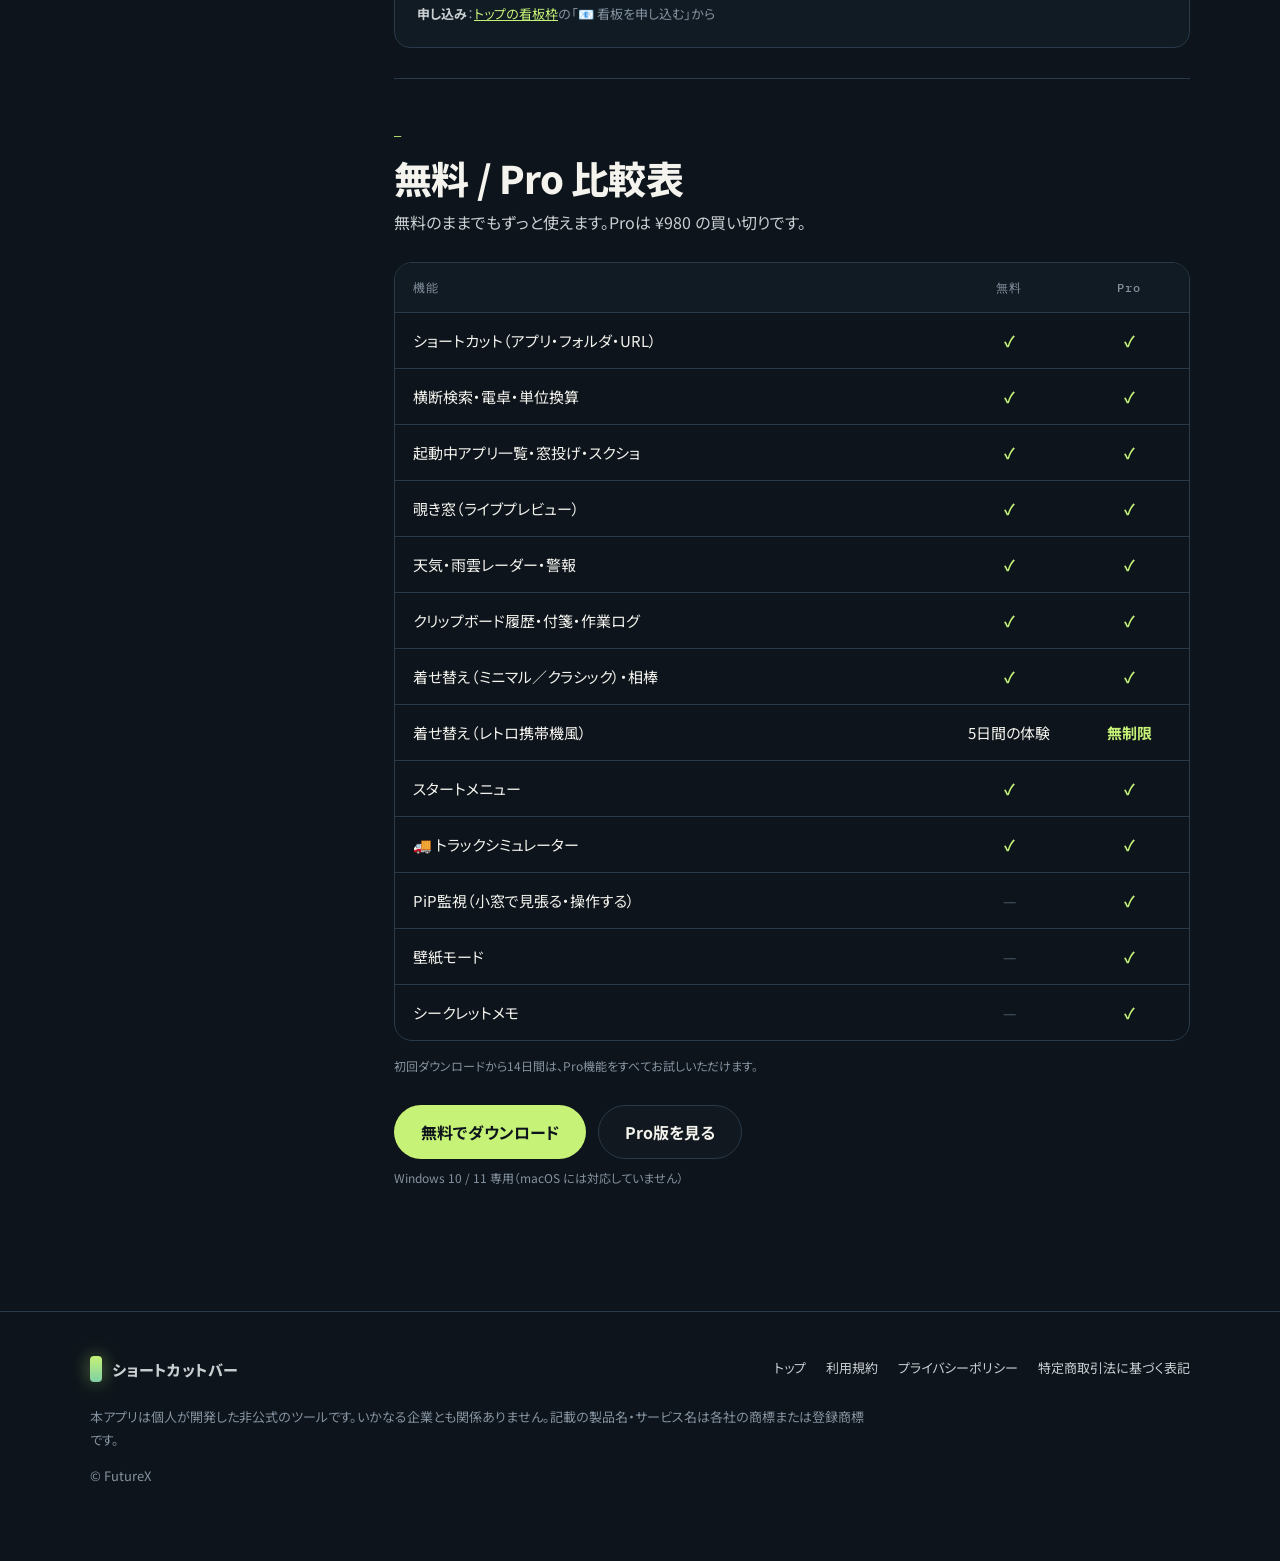
==== commit 1780aed3: "サイトを作り直し（2026-10-10） トップ・機能一覧・法務3ページを新デザインに。#boards / features.html#truck / billboards.json は維持。 フォン" ====
--- a/docs/features.html
+++ b/docs/features.html
@@ -1,699 +1,314 @@
-<!DOCTYPE html>
+<!doctype html>
 <html lang="ja">
 <head>
-<meta charset="UTF-8">
-<meta name="viewport" content="width=device-width, initial-scale=1.0">
+<meta charset="utf-8">
+<meta name="viewport" content="width=device-width, initial-scale=1">
 <title>機能一覧 — ショートカットバー</title>
-<meta name="description" content="ショートカットバーの全機能を1ページで。ランチャー・フォルダ登録・ウィンドウ操作・PiP監視・天気と雨雲レーダー・単位換算・シークレットメモ・着せ替え、走って貯めたコインで Pro版の割引コードがもらえるトラックシミュレーターまで、無料/Proの区別つきで解説します。">
+<meta name="description" content="ショートカットバーの全機能。ランチャー・フォルダ・検索・電卓・単位換算・ウィンドウ操作・覗き窓・PiP監視・天気と防災・時計・便利道具・シークレットメモ・着せ替えと相棒・スタートメニュー・トラックシミュレーター。無料とProの違いも。">
+<meta name="theme-color" content="#0d141b">
 <meta property="og:title" content="機能一覧 — ショートカットバー">
-<meta property="og:description" content="全機能を1ページで。無料でできること、Proでできることがひと目で分かります。">
+<meta property="og:description" content="できることを、ぜんぶここに。無料でできること／Proでできることを分けて紹介します。">
 <meta property="og:type" content="website">
 <meta property="og:url" content="https://futurex-jp.github.io/shortcut-bar/features.html">
 <meta property="og:image" content="https://futurex-jp.github.io/shortcut-bar/img/ogp.png">
 <meta name="twitter:card" content="summary_large_image">
-<style>
-  :root{
-    --bg:#0c1018; --bg2:#0f1524; --card:#161f33; --card2:#1a2540; --line:#243149;
-    --ink:#eaf1fb; --dim:#9fb2cc; --accent:#4aa3ff; --accent2:#2ec6a6;
-    --grad:linear-gradient(135deg,#4aa3ff,#2ec6a6);
-  }
-  *{box-sizing:border-box;margin:0;padding:0}
-  html{scroll-behavior:smooth}
-  body{font-family:"Segoe UI","Meiryo",system-ui,sans-serif;background:var(--bg);
-       color:var(--ink);line-height:1.75;overflow-x:hidden}
-  a{color:inherit}
-  img{max-width:100%;height:auto}
-  .wrap{max-width:1020px;margin:0 auto;padding:0 22px}
-  .btn{display:inline-block;padding:15px 30px;border-radius:13px;font-weight:700;
-       text-decoration:none;font-size:1.05rem;transition:transform .12s;border:none}
-  .btn:hover{transform:translateY(-2px)}
-  .btn-free{background:var(--card);color:var(--ink);border:1px solid var(--line)}
-  .btn-pro{background:var(--grad);color:#04121f;box-shadow:0 10px 30px rgba(74,163,255,.35)}
-  .note{color:var(--dim);font-size:.9rem;margin-top:8px}
-
-  nav{position:sticky;top:0;z-index:50;background:rgba(12,16,24,.82);
-      backdrop-filter:blur(10px);border-bottom:1px solid var(--line)}
-  .navin{display:flex;align-items:center;gap:22px;max-width:1020px;margin:0 auto;
-         padding:12px 22px;font-size:.92rem}
-  .navin .logo{font-weight:800;font-size:1rem;margin-right:auto;text-decoration:none}
-  .navin .logo span{background:var(--grad);-webkit-background-clip:text;background-clip:text;color:transparent}
-  .navin a{text-decoration:none;color:var(--dim)}
-  .navin a:hover{color:var(--ink)}
-  .navin a.here{color:var(--ink);font-weight:700}
-  .navdl{background:var(--grad);color:#04121f!important;font-weight:700;
-         padding:7px 16px;border-radius:9px}
-  @media(max-width:640px){
-    .navin{flex-wrap:wrap;gap:10px 16px;padding:10px 16px}
-    .navin .logo{margin-right:auto;width:100%;margin-bottom:2px}
-  }
-
-  header.top{padding:56px 0 34px;position:relative}
-  header.top:before{content:"";position:absolute;inset:0;
-     background:radial-gradient(620px 300px at 20% 20%,rgba(74,163,255,.16),transparent 70%),
-     radial-gradient(560px 300px at 85% 30%,rgba(46,198,166,.13),transparent 70%);
-     pointer-events:none}
-  header.top h1{font-size:2.3rem;line-height:1.25;position:relative}
-  header.top h1 .g{background:var(--grad);-webkit-background-clip:text;background-clip:text;color:transparent}
-  header.top p.lead{color:var(--dim);font-size:1.06rem;margin-top:14px;max-width:660px;position:relative}
-  .badge{display:inline-block;background:var(--card);border:1px solid var(--line);
-         color:var(--dim);font-size:.82rem;padding:6px 14px;border-radius:999px;margin-bottom:18px}
-
-  /* 目次 */
-  .toc{background:var(--card);border:1px solid var(--line);border-radius:16px;
-       padding:20px 24px;margin:30px 0 0;position:relative}
-  .toc h2{font-size:.95rem;text-align:left;color:var(--dim);letter-spacing:.06em;margin-bottom:12px}
-  .toc ol{list-style:none;display:grid;grid-template-columns:repeat(3,1fr);gap:8px 20px}
-  @media(max-width:820px){.toc ol{grid-template-columns:1fr 1fr}}
-  @media(max-width:560px){.toc ol{grid-template-columns:1fr}}
-  .toc a{text-decoration:none;color:var(--dim);font-size:.95rem}
-  .toc a:hover{color:var(--accent)}
-
-  section{padding:52px 0;border-top:1px solid var(--line);scroll-margin-top:64px}
-  h2{font-size:1.65rem;margin-bottom:8px}
-  .sub{color:var(--dim);margin-bottom:28px}
-
-  /* 機能カード */
-  .fl{display:grid;gap:14px}
-  .f{background:var(--card);border:1px solid var(--line);border-radius:14px;
-     padding:20px 22px;transition:border-color .15s}
-  .f:hover{border-color:var(--accent)}
-  .f h3{font-size:1.08rem;margin-bottom:7px;display:flex;align-items:center;
-        gap:9px;flex-wrap:wrap}
-  .f h3 .ic{font-size:1.25rem}
-  .f p{color:var(--dim);font-size:.95rem}
-  .f ul{list-style:none;margin-top:10px}
-  .f ul li{color:var(--dim);font-size:.93rem;padding:3px 0 3px 24px;position:relative}
-  .f ul li:before{content:"✓";position:absolute;left:2px;color:var(--accent2);font-weight:800}
-  .f .how{margin-top:12px;background:var(--bg2);border:1px solid var(--line);
-          border-radius:10px;padding:10px 14px;color:var(--dim);font-size:.88rem}
-  .f .how b{color:var(--ink)}
-
-  .chip{display:inline-block;font-size:.7rem;font-weight:800;border-radius:999px;
-        padding:1px 10px;vertical-align:2px;white-space:nowrap}
-  .c-free{background:var(--card2);color:var(--accent2);border:1px solid var(--line)}
-  .c-pro{background:var(--grad);color:#04121f}
-  .c-new{background:#3a2a12;color:#ffb84d;border:1px solid #6b4a17}
-
-  table{width:100%;border-collapse:collapse;background:var(--card);border:1px solid var(--line);
-        border-radius:16px;overflow:hidden}
-  th,td{padding:13px 16px;text-align:left;border-bottom:1px solid var(--line);font-size:.95rem}
-  th{background:#111a2c}
-  td.y{color:var(--accent2);font-weight:700}
-  td.n{color:#5b6b83}
-
-  .kbd{display:inline-block;background:#0a0f1a;border:1px solid var(--line);
-       border-bottom-width:2px;border-radius:6px;padding:1px 8px;font-size:.85rem;
-       font-family:"Consolas",monospace;color:var(--ink)}
-
-  .cta-end{text-align:center;padding:56px 0 20px}
-  .cta-end .btns{display:flex;gap:14px;justify-content:center;flex-wrap:wrap;margin-top:18px}
-
-  footer{text-align:center;color:var(--dim);font-size:.82rem;padding:40px 20px 70px;border-top:1px solid var(--line)}
-  footer a{color:var(--dim)}
-  @media(max-width:560px){header.top h1{font-size:1.8rem}}
-</style>
+<link rel="icon" href="data:image/svg+xml,%3Csvg xmlns='http://www.w3.org/2000/svg' viewBox='0 0 32 32'%3E%3Crect x='11' y='3' width='10' height='26' rx='3' fill='%23c6f277'/%3E%3C/svg%3E">
+<link rel="stylesheet" href="assets/fonts.css">
+<link rel="stylesheet" href="assets/site.css">
 </head>
 <body>
-
-<nav>
-  <div class="navin">
-    <a class="logo" href="./"><span>ショートカットバー</span></a>
-    <a href="./#themes">着せ替え</a>
-    <a class="here" href="features.html">機能一覧</a>
-    <a href="./#guide">使い方</a>
-    <a href="./#pro">価格</a>
-    <a href="./#faq">FAQ</a>
-    <a class="navdl" href="https://github.com/FutureX-jp/shortcut-bar/releases/latest/download/ShortcutBar.exe">無料DL</a>
-  </div>
-</nav>
-
-<header class="top">
+<a class="skip" href="#main">本文へ</a>
+<header class="hdr">
   <div class="wrap">
-    <span class="badge">機能一覧 — v1.7.59 時点</span>
-    <h1>できることを、<span class="g">ぜんぶ</span>ここに。</h1>
-    <p class="lead">
-      ショートカットバーは「アプリを並べるだけのランチャー」ではありません。
-      ウィンドウ操作・天気・単位換算・暗号化メモまで、
-      デスクトップ作業のこまごました手数を1本のバーに寄せています。
-      このページでは全機能を、<b>無料でできること</b>と<b>Proでできること</b>を分けて紹介します。
-    </p>
-
-    <div class="toc">
-      <h2>目次</h2>
-      <ol>
-        <li><a href="#launcher">1. ランチャーの基本</a></li>
-        <li><a href="#folder">2. フォルダのショートカット</a></li>
-        <li><a href="#search">3. 検索・電卓・単位換算</a></li>
-        <li><a href="#windows">4. ウィンドウの操作</a></li>
-        <li><a href="#peek">5. 覗き窓とPiP監視</a></li>
-        <li><a href="#weather">6. 天気・防災</a></li>
-        <li><a href="#clock">7. 時計と背景アニメ</a></li>
-        <li><a href="#tools">8. 小さな便利道具</a></li>
-        <li><a href="#secrets">9. シークレットメモ</a></li>
-        <li><a href="#theme">10. 着せ替えと相棒</a></li>
-        <li><a href="#start">11. スタートメニュー</a></li>
-        <li><a href="#settings">12. 設定・更新・プライバシー</a></li>
-        <li><a href="#truck">13. 🚚 トラックシミュレーター・割引コード・看板枠</a></li>
-        <li><a href="#compare">無料 / Pro 比較表</a></li>
-      </ol>
-    </div>
+    <a class="brand" href="./"><span class="brand-mark" aria-hidden="true"></span>ショートカットバー</a>
+    <nav class="nav" aria-label="サイト">
+      <a href="./#features">トップ</a>
+      <a href="./#themes">着せ替え</a>
+      <a href="./#pro">価格</a>
+      <a href="./#faq">FAQ</a>
+    </nav>
+    <a class="btn btn-main" href="https://github.com/FutureX-jp/shortcut-bar/releases/latest/download/ShortcutBar.exe">無料ダウンロード</a>
   </div>
 </header>
 
-<!-- 1 ───────────────────────────────────────────── -->
-<section id="launcher">
+<main id="main">
+<section class="fp-hero">
   <div class="wrap">
-    <h2>1. ランチャーの基本</h2>
-    <p class="sub">画面の端に常駐する細いバー。よく使うものを並べて、1クリックで開きます。</p>
-    <div class="fl">
-
-      <div class="f">
-        <h3><span class="ic">⚡</span>ショートカットを並べる<span class="chip c-free">無料</span></h3>
-        <p>アプリ・ファイル・フォルダ・URL・Windowsの設定画面まで、なんでも1枚のタイルにできます。アイコンは実物から自動で拾うので、見た目のちぐはぐがありません。</p>
-        <ul>
-          <li>ドラッグ＆ドロップで並び替え</li>
-          <li>アイコンは実アイコン／絵文字／好きな画像から選択</li>
-          <li>名前は自由に変更可・長い名前は自動で省略</li>
-          <li>グループ分け（フォルダのようにまとめる）に対応</li>
-        </ul>
-        <div class="how"><b>追加のしかた</b>：バーを右クリック →「＋ショートカットを追加」。または、ファイルやフォルダをバーに<b>ドラッグ＆ドロップ</b>するだけ。</div>
-      </div>
-
-      <div class="f">
-        <h3><span class="ic">🧩</span>作業セットの切り替え<span class="chip c-free">無料</span></h3>
-        <p>「今のセットを保存」で、並べたショートカット一式に名前を付けて保存できます。仕事用・ゲーム用・在宅用を、ワンクリックで入れ替え。</p>
-        <ul>
-          <li>前面のアプリに応じてセットを自動で切り替えることも可能</li>
-        </ul>
-      </div>
-
-      <div class="f">
-        <h3><span class="ic">📌</span>タスクバーの代わりに使う<span class="chip c-free">無料</span></h3>
-        <p>画面の端に固定（AppBar）すると、他のウィンドウを最大化してもバーの上に重なりません。Windows標準のタスクバーを隠して、こちらを主役にできます。</p>
-        <ul>
-          <li>上下左右どこにでも固定可・自動で隠す設定も</li>
-          <li>半透明度の調整、マウスが離れたら薄くなる設定も</li>
-        </ul>
-      </div>
-
-    </div>
+    <p class="kicker">All Features</p>
+    <h1 class="h-xl" style="margin-top:18px;font-size:clamp(38px,6vw,76px)">できることを、<br><span class="mark">ぜんぶ</span>ここに。</h1>
+    <p class="lead" style="margin-top:22px;max-width:40em">ショートカットバーは「アプリを並べるだけのランチャー」ではありません。ウィンドウ操作・天気・単位換算・暗号化メモまで、デスクトップ作業のこまごました手数を1本のバーに寄せています。<span class="tag free">FREE</span> は無料、<span class="tag pro">PRO</span> は Pro版の機能です。</p>
+    <p class="ver" data-latest>GitHub Releases で配布中</p>
   </div>
 </section>
 
-<!-- 2 ───────────────────────────────────────────── -->
-<section id="folder">
-  <div class="wrap">
-    <h2>2. フォルダのショートカット</h2>
-    <p class="sub">よく開くフォルダこそ、1クリックで。</p>
-    <div class="fl">
-
-      <div class="f">
-        <h3><span class="ic">📁</span>フォルダを選ぶだけで登録<span class="chip c-free">無料</span><span class="chip c-new">v1.7.53</span></h3>
-        <p>追加画面の「📁 フォルダを選ぶ…」から選ぶだけ。名前・場所・アイコンが自動で入ります。フォルダの見た目を変えている場合は、その絵柄のまま登録されます。</p>
-        <ul>
-          <li>検索欄に「ダウン」と打てばダウンロードフォルダが候補に出る</li>
-          <li>「C:\」と打てばドライブ直下のフォルダが並ぶ</li>
-          <li>右クリック →「📌 クイック追加」→「フォルダ…」が最短</li>
-          <li>隠しフォルダやシステムフォルダは候補に混ざりません</li>
-        </ul>
-      </div>
-
-      <div class="f">
-        <h3><span class="ic">🗂</span>開いているフォルダをそのままピン留め<span class="chip c-free">無料</span><span class="chip c-new">v1.7.54</span></h3>
-        <p>エクスプローラーで開いているフォルダを、バーの「起動中」一覧から右クリック →「📌 ピン留め」でそのまま登録できます。<b>今まさに見ている場所</b>が登録されるので、パスを探す必要がありません。</p>
-        <ul>
-          <li>タブを複数開いているときは、どのフォルダを登録するか選べます</li>
-          <li>同じ名前のフォルダが並んでも、親の場所を表示するので迷いません</li>
-          <li>「ホーム」「PC」をピン留めすると、その名前のボタンになります</li>
-        </ul>
-      </div>
-
-      <div class="f">
-        <h3><span class="ic">📂</span>中身を「小窓」で見る<span class="chip c-free">無料</span><span class="chip c-new">v1.7.55</span></h3>
-        <p>フォルダのボタンを右クリック →「📂 中身を小窓で見る」。<b>エクスプローラーの窓を開かずに</b>中身だけを一覧できます。タスクバーがボタンで埋まりません。</p>
-        <ul>
-          <li>ダブルクリックで中へ、「↑ 上のフォルダへ」で戻る。<b>何回移動しても窓は増えません</b></li>
-          <li>100件を超えると絞り込みの検索欄が出ます</li>
-          <li>開く権限が無いときは、黙って空にせず理由を表示します</li>
-          <li>起動中のエクスプローラーの窓を右クリックしても開けます</li>
-        </ul>
-      </div>
-
-    </div>
-  </div>
-</section>
-
-<!-- 3 ───────────────────────────────────────────── -->
-<section id="search">
-  <div class="wrap">
-    <h2>3. 検索・電卓・単位換算</h2>
-    <p class="sub">バーの上の1本の入力欄が、いろいろな顔になります。</p>
-    <div class="fl">
-
-      <div class="f">
-        <h3><span class="ic">🔎</span>横断検索<span class="chip c-free">無料</span></h3>
-        <p>登録したショートカット・インストール済みアプリ・フォルダ・Web検索を、1つの欄からまとめて呼び出せます。</p>
-        <ul>
-          <li>名前の一部を打つと候補が下に出る → 矢印キーで選んで <span class="kbd">Enter</span></li>
-          <li>「example.com」はそのまま開く／それ以外の語はWeb検索</li>
-          <li>「天気」「換算」などツール名を打つと、その画面が開く</li>
-          <li><span class="chip c-new">v1.7.57</span> 入力中は右端に <b>✕</b> が出て、1クリックで空に戻せます（フォーカスは検索欄に残ります）</li>
-        </ul>
-      </div>
-
-      <div class="f">
-        <h3><span class="ic">🧮</span>電卓<span class="chip c-free">無料</span></h3>
-        <p>検索欄に <span class="kbd">3980*1.1</span> と打つと <b>= 4378</b>。<span class="kbd">Enter</span> で結果をコピーします。電卓アプリを開く手間がありません。</p>
-      </div>
-
-      <div class="f">
-        <h3><span class="ic">📐</span>単位換算パネル<span class="chip c-free">無料</span></h3>
-        <p>設備・建築の現場でよく使う単位をまとめました。検索欄に直接打っても、パネルを開いても使えます。</p>
-        <ul>
-          <li><b>呼び径 B ⇔ A</b> の早見表（1/2B ⇔ 15A など）。セルをクリックでコピー</li>
-          <li>圧力（kPa / MPa / mmAq / kgf/cm²）</li>
-          <li>流量・面積（㎡ ⇔ 畳 ⇔ 坪）・熱量・長さ・重さ</li>
-        </ul>
-      </div>
-
-      <div class="f">
-        <h3><span class="ic">⌨️</span>どこからでも呼び出し<span class="chip c-free">無料</span></h3>
-        <p><span class="kbd">Ctrl</span> + <span class="kbd">Alt</span> + <span class="kbd">Space</span> で、他のアプリを操作中でもバーを前面に呼び出して、そのまま検索欄に打てます。</p>
-        <ul>
-          <li>ホットキーは設定で変更・無効化できます</li>
-        </ul>
-      </div>
-
-    </div>
-  </div>
-</section>
-
-<!-- 4 ───────────────────────────────────────────── -->
-<section id="windows">
-  <div class="wrap">
-    <h2>4. ウィンドウの操作</h2>
-    <p class="sub">開いている窓の一覧が、常にバーの中にあります。</p>
-    <div class="fl">
-
-      <div class="f">
-        <h3><span class="ic">🪟</span>起動中アプリ一覧<span class="chip c-free">無料</span></h3>
-        <p>今開いているウィンドウが縦に並びます。クリックで前面へ、もう一度で最小化。同じアプリの複数の窓はまとまって表示され、展開もできます。</p>
-        <ul>
-          <li>右クリックで 前面 / 最大化 / 最小化 / 元のサイズ / 閉じる</li>
-          <li>各行の 📷 でその窓だけをスクリーンショット保存</li>
-          <li>右クリック →「📌 ピン留め」でショートカットに追加</li>
-        </ul>
-      </div>
-
-      <div class="f">
-        <h3><span class="ic">🥏</span>窓投げ・重力モード<span class="chip c-free">無料</span></h3>
-        <p>一覧の行をつかんで放り投げると、投げた方向にウィンドウがスナップします。左半分・右半分・最大化を、マウスひと振りで。</p>
-        <ul>
-          <li>重力モード：アイコンが物理演算で落ちて跳ねる、ちょっとした遊び</li>
-        </ul>
-      </div>
-
-      <div class="f">
-        <h3><span class="ic">▦</span>全ウィンドウ一覧<span class="chip c-free">無料</span></h3>
-        <p>開いている窓を、ライブサムネイルのタイルで一覧表示。クリックで切り替えます。Alt+Tab より探しやすい場面があります。</p>
-      </div>
-
-      <div class="f">
-        <h3><span class="ic">📷</span>スクリーンショット<span class="chip c-free">無料</span></h3>
-        <p>ウィンドウ単位で保存します。保存先は Windows 標準の <b>ピクチャ ＞ Screenshots</b> なので、他のアプリからもすぐ見つかります。</p>
-      </div>
-
-    </div>
-  </div>
-</section>
-
-<!-- 5 ───────────────────────────────────────────── -->
-<section id="peek">
-  <div class="wrap">
-    <h2>5. 覗き窓と PiP 監視</h2>
-    <p class="sub">「切り替えずに、ちらっと見たい」を叶える機能です。</p>
-    <div class="fl">
-
-      <div class="f">
-        <h3><span class="ic">👁</span>覗き窓（ライブプレビュー）<span class="chip c-free">無料</span></h3>
-        <p>起動中の行にマウスを乗せるだけで、その窓の<b>今の中身</b>が小さく浮かびます。静止画ではなくライブ映像です。</p>
-      </div>
-
-      <div class="f">
-        <h3><span class="ic">📺</span>PiP監視（ミニ表示で見張る）<span class="chip c-pro">Pro</span></h3>
-        <p>任意のウィンドウを、常に手前の小窓でライブ表示します。ビルドの進捗・監視カメラ・チャット・長い処理の進み具合を、作業しながら見張れます。</p>
-        <ul>
-          <li>小窓の中を<b>そのまま操作できます</b>（クリック・スクロール）</li>
-          <li>小窓から<b>文字も打てます</b>。打っている間も相手の窓は前に出てきません</li>
-          <li>文字が打てる場所を押すと、黄色い枠と「ここに打てます」が出ます</li>
-          <li>大きさは自由・常に最前面・画面からはみ出さない位置に開きます</li>
-        </ul>
-        <div class="how"><b>使いかた</b>：起動中の行を右クリック →「📺 ミニ表示で監視（PiP）」。<br>
-        ※一部のアプリ（Brave など）は、アプリ側の設定で外部からの操作が切られています。その場合は理由と直し方を画面に表示します。</div>
-      </div>
-
-    </div>
-  </div>
-</section>
-
-<!-- 6 ───────────────────────────────────────────── -->
-<section id="weather">
-  <div class="wrap">
-    <h2>6. 天気・防災</h2>
-    <p class="sub">数値の出どころは気象庁。ブラウザを開かずに、傘の判断ができます。</p>
-    <div class="fl">
-
-      <div class="f">
-        <h3><span class="ic">🌤</span>今の天気と予報<span class="chip c-free">無料</span></h3>
-        <ul>
-          <li>気温・湿度・風・体感（現在値はアメダスの実測）</li>
-          <li>今後24時間の<b>降水確率グラフ</b></li>
-          <li>時間ごとの<b>気温グラフ</b>（最高＝赤／最低＝青）</li>
-          <li>時間ごとの<b>風向き（矢印）と風速</b></li>
-          <li>週間予報（気象庁の公式発表に準拠）</li>
-        </ul>
-      </div>
-
-      <div class="f">
-        <h3><span class="ic">🌧</span>雨雲レーダー<span class="chip c-free">無料</span></h3>
-        <p>直近の実況に加えて<b>60分先までの予報</b>をアニメーション再生。コマ送りと拡大縮小に対応しているので、「あと何分で降るか」が読めます。</p>
-      </div>
-
-      <div class="f">
-        <h3><span class="ic">⚠️</span>警報・注意報・地震<span class="chip c-free">無料</span></h3>
-        <ul>
-          <li>注意報＝黄／警報＝赤／特別警報＝紫 で色分け表示</li>
-          <li>最近の地震情報もあわせて表示</li>
-          <li>雨雲が近づくと、相棒が「傘の準備を！」と知らせます</li>
-        </ul>
-        <div class="how"><b>地域の設定</b>：現在地の自動取得のほか、<b>都道府県 → 市区町村</b>を選ぶだけ。地名を手で入力する必要はありません。</div>
-      </div>
-
-    </div>
-  </div>
-</section>
-
-<!-- 7 ───────────────────────────────────────────── -->
-<section id="clock">
-  <div class="wrap">
-    <h2>7. 時計と背景アニメ</h2>
-    <p class="sub">ただの時計にしないための、小さなこだわり。</p>
-    <div class="fl">
-      <div class="f">
-        <h3><span class="ic">🕒</span>その日の空が背景になる時計<span class="chip c-free">無料</span></h3>
-        <p>時計の背景に、その時間・その天気の空をアニメーションで描きます。朝焼け、日中の雲、夕暮れ、そして夜は星と月。</p>
-        <ul>
-          <li>夜は<b>季節ごとの星座</b>が浮かびます</li>
-          <li>雨・雪の日はちゃんと降ります</li>
-          <li>風が強い日は、流れる線が増えて速くなります</li>
-          <li>アナログ時計／デジタル時計の切り替え可</li>
-        </ul>
-      </div>
-    </div>
-  </div>
-</section>
-
-<!-- 8 ───────────────────────────────────────────── -->
-<section id="tools">
-  <div class="wrap">
-    <h2>8. 小さな便利道具</h2>
-    <p class="sub">「これだけのために別アプリを入れたくない」ものを詰めました。</p>
-    <div class="fl">
-
-      <div class="f">
-        <h3><span class="ic">📋</span>クリップボード履歴<span class="chip c-free">無料</span></h3>
-        <p>コピーした文字がバーに残ります。クリックで再コピー。よく使う文はピン留めして常に先頭へ。</p>
-      </div>
-
-      <div class="f">
-        <h3><span class="ic">🗒</span>付箋マグネット<span class="chip c-free">無料</span></h3>
-        <p>画面に貼りっぱなしにできる小さなメモ。バーの端に磁石のようにくっつきます。</p>
-      </div>
-
-      <div class="f">
-        <h3><span class="ic">📊</span>作業ログ — 自動化のタネを見つける<span class="chip c-free">無料</span><span class="chip c-new">v1.7.58</span></h3>
-        <p>「一番よく繰り返している往復」と「時間がかかっている手順」を、自分のパソコンの中だけで見つけます。
-        たとえば <b>Excel ⇄ Rebro を1日34回・合計17分</b>、<b>エクスプローラー→Rebro→Excel→エクスプローラー を週12回</b>——
-        こう出れば、そこが自動化やショートカット化で削れる場所です。</p>
-        <p><b>はじめから OFF です。</b>ONにするまで1件も記録しません。記録は
-        <code>%USERPROFILE%\.shortcut_bar_worklog\</code> に置かれ、120日より古い日は自動で消えます。
-        <b>記録が外に出ることはありません。</b>任意で「集計だけ匿名で送る」を押したときだけ、
-        アプリ名・回数・秒（ファイル名・パス・案件名は入りません）を送ります。送る中身は押したあとに全部表示され、見てからやめられます。
-        画面共有のときは「案件名・図面名を伏せる」で隠せます。</p>
-      </div>
-
-      <div class="f">
-        <h3><span class="ic">🕘</span>最近のウィンドウ<span class="chip c-free">無料</span></h3>
-        <p>さっきまで開いていた窓に戻れます。閉じてしまったフォルダを探し直す手間が減ります。</p>
-      </div>
-
-    </div>
-  </div>
-</section>
-
-<!-- 9 ───────────────────────────────────────────── -->
-<section id="secrets">
-  <div class="wrap">
-    <h2>9. シークレットメモ</h2>
-    <p class="sub">見せたくないものを、見せずに使う。</p>
-    <div class="fl">
-      <div class="f">
-        <h3><span class="ic">🔑</span>暗号化メモ<span class="chip c-pro">Pro</span></h3>
-        <p>パスワードや番号など、人に見られたくない短いメモを暗号化して保存します。中身は伏せ字で表示され、クリックするとクリップボードにコピーされます。</p>
-        <ul>
-          <li>コピーした内容は<b>30秒後に自動で消去</b>されます</li>
-          <li>保存先はあなたのパソコンの中だけ。クラウドには一切送りません</li>
-          <li>タスクバーやAlt+Tabにも中身が出ない作りです</li>
-        </ul>
-      </div>
-    </div>
-  </div>
-</section>
-
-<!-- 10 ──────────────────────────────────────────── -->
-<section id="theme">
-  <div class="wrap">
-    <h2>10. 着せ替えと相棒</h2>
-    <p class="sub">道具は、気に入った見た目のほうが長く使えます。</p>
-    <div class="fl">
-
-      <div class="f">
-        <h3><span class="ic">🎨</span>3つのテーマ<span class="chip c-free">無料</span></h3>
-        <ul>
-          <li><b>ミニマル</b>：余白のある今どきの見た目</li>
-          <li><b>クラシック（青）</b>：懐かしのあの雰囲気。スタートメニューまで再現</li>
-          <li><b>レトロ携帯機風</b>：十字キーで操作するホーム画面</li>
-        </ul>
-      </div>
-
-      <div class="f">
-        <h3><span class="ic">🖼</span>壁紙モード<span class="chip c-pro">Pro</span></h3>
-        <p>好きな画像を1枚まるごとバーの背景に。スマホのホーム画面のように、アイコンも時計も写真の上に静かに並びます。</p>
-        <ul>
-          <li>表示範囲はプレビューをドラッグして選ぶだけ</li>
-          <li>文字色・書体もカスタム可。背景の明るさに応じて自動で読みやすく調整</li>
-          <li>壁紙の上でもクリック・ドラッグ・スクショなど全機能そのまま</li>
-        </ul>
-      </div>
-
-      <div class="f">
-        <h3><span class="ic">🐬</span>デスクトップの相棒<span class="chip c-free">無料</span></h3>
-        <p>画面の中を小さな相棒がのんびり歩きます。標準はイルカの「フィン」、きせかえで作者の愛猫「めめ」にも。</p>
-        <ul>
-          <li>ファイルをドラッグして渡すとゴミ箱へ運んでくれる</li>
-          <li>雨雲が近づくと傘の準備を教えてくれる</li>
-          <li>ダブルクリックでなでなで・放置すると寝る・毎時の時報</li>
-          <li>リマインダーとポモドーロタイマー</li>
-        </ul>
-      </div>
-
-      <div class="f">
-        <h3><span class="ic">🐾</span>うちの子きせかえ<span class="chip c-free">無料</span><span class="chip c-new">v1.7.57</span></h3>
-        <p>あなたのペットの写真から、バーを歩く相棒を作れます。画像は最大6枚（歩き2・座り・寝る・にらむ・よろこぶ）。<b>1枚だけでも動きます</b>（無いポーズは合成します）。</p>
-        <ul>
-          <li>置き場は <span class="kbd">%USERPROFILE%\.shortcut_bar_pets\（名前）\</span>。<b>walk1.png</b> を置いたフォルダが一覧に出ます</li>
-          <li>入口はバーを右クリック → 🎭 きせかえ</li>
-          <li>Pro版では相棒を2匹まで・鳴き声・名前呼び・なつき度</li>
-        </ul>
-      </div>
-
-    </div>
-  </div>
-</section>
-
-<!-- 11 ──────────────────────────────────────────── -->
-<section id="start">
-  <div class="wrap">
-    <h2>11. スタートメニュー</h2>
-    <p class="sub">クラシックテーマでは、あの青いスタートメニューが戻ってきます。</p>
-    <div class="fl">
-      <div class="f">
-        <h3><span class="ic">🚀</span>編集できるスタートメニュー<span class="chip c-free">無料</span></h3>
-        <p>左にピン留めしたショートカット、右にシステム項目とツール。並び順も表示・非表示も自分で決められます。</p>
-        <ul>
-          <li>システム欄：マイドキュメント／PC／コントロールパネル／Windows設定／Bluetooth／ネットワーク接続／プリンタとスキャナー／ファイル名を指定して実行／タスクマネージャー／電卓 など16項目から選択</li>
-          <li>ツール欄：天気／単位換算／全ウィンドウ一覧／重力モード／アシスタント／今日の作業ログ／今のセットを保存／シークレットメモ／ショートカット追加／バーの設定／使い方ツアー</li>
-          <li>「すべてのプログラム」は実際にインストール済みの項目をカスケード表示</li>
-          <li><span class="chip c-new">v1.7.54</span> 左のピン留めは、ウィンドウが縦に伸びない範囲で<b>できるだけ全部表示</b>します（以前は10件まででした）</li>
-        </ul>
-      </div>
-
-      <div class="f">
-        <h3><span class="ic">🪟</span>Windowsのスタートメニューに自動登録<span class="chip c-free">無料</span><span class="chip c-new">v1.7.57</span></h3>
-        <p>起動すると、Windowsのスタートメニュー（スタート → すべてのアプリ）にショートカットを1つ作ります。exe を別の場所に移しても、次の起動で直ります。</p>
-        <ul>
-          <li>手動で作るなら右クリック → 🪟 スタートメニューに登録</li>
-          <li>いらなければ ⚙設定 → 詳細 → 削除。一度削除した人には二度と作りません</li>
-        </ul>
-      </div>
-    </div>
-  </div>
-</section>
-
-<!-- 12 ──────────────────────────────────────────── -->
-<section id="settings">
-  <div class="wrap">
-    <h2>12. 設定・更新・プライバシー</h2>
-    <p class="sub">安心して常駐させておけることを大事にしています。</p>
-    <div class="fl">
-
-      <div class="f">
-        <h3><span class="ic">⚙</span>設定<span class="chip c-free">無料</span></h3>
-        <p>表示する項目、テーマ、各機能のON/OFF、透明度、固定位置などをまとめて変更できます。項目は分類されているので、目当ての設定にすぐ辿り着けます。</p>
-      </div>
-
-      <div class="f">
-        <h3><span class="ic">🌈</span>自動アップデート<span class="chip c-free">無料</span></h3>
-        <p>新しいバージョンが出ると、ヘッダーの目玉が虹色になってお知らせします。クリックすれば更新は自動。失敗しても<b>前のバージョンへ自動で戻ります</b>。</p>
-      </div>
-
-      <div class="f">
-        <h3><span class="ic">📦</span>インストール不要<span class="chip c-free">無料</span></h3>
-        <p>exeファイル1つで動きます。レジストリを汚しません。設定はあなたのユーザーフォルダの中の1ファイルだけなので、いらなくなったら消すだけで完全に消えます。</p>
-      </div>
-
-      <div class="f">
-        <h3><span class="ic">🔒</span>プライバシー<span class="chip c-free">無料</span></h3>
-        <p>使用状況の共有（テレメトリ）は<b>同意した場合のみ</b>送信されます。送るのは完全に匿名の利用状況だけです。</p>
-        <ul>
-          <li>ファイル名・フォルダの場所・パソコン名・ユーザー名は送りません</li>
-          <li>クリップボードの中身・メモの中身・ウィンドウのタイトルも送りません</li>
-          <li>作業ログはあなたのパソコンの中だけに保存されます</li>
-          <li>同意はいつでも設定から取り消せます</li>
-        </ul>
-        <div class="how">詳しくは <a href="privacy.html" style="color:var(--accent)">プライバシーポリシー</a> をご覧ください。</div>
-      </div>
-
-    </div>
-  </div>
-</section>
-
-<!-- 13 ──────────────────────────────────────────── -->
-<section id="truck">
-  <div class="wrap">
-    <h2>13. 🚚 トラックシミュレーターと、Pro版の割引コード・看板枠</h2>
-    <p class="sub">バーの中に、日本地図を走る小さな運送会社が住んでいます。走った分だけコインが貯まり、そのコインで <b>Pro版の割引コード</b> がもらえます。</p>
-    <div class="fl">
-
-      <div class="f" style="border-color:var(--accent2)">
-        <h3><span class="ic">🎟</span>走って貯めたコインで、Pro版が最大40%OFF<span class="chip c-free">無料</span><span class="chip c-new">v1.7.57</span></h3>
-        <p>トラックシミュレーターで貯めたコインを、🔧 ガレージの「券」の棚で <b>Pro版の割引コード</b> に換えられます。お金はかかりません。コインを現金で買う仕組みもありません。</p>
-        <ul>
-          <li><b>Pro版 20%OFF券</b>（¥980 → <b>¥784</b>）：100,000 コイン</li>
-          <li><b>Pro版 40%OFF券</b>（¥980 → <b>¥588</b>）：250,000 コイン（20%OFF券を持っていても上書きできます）</li>
-          <li>買うとその場で、割引コード入りの購入ページが開きます。コードは後からガレージでいつでも見られます</li>
-          <li>各コード <b>先着30名・2026年12月10日まで</b></li>
-        </ul>
-        <div class="how"><b>やり方</b>：ヘッダーの ⚙ の左にある <b>🚚</b> を押す → 走らせておく（窓を閉じてもバーが起きていれば進みます）→ <b>🔧 ガレージ → 券</b> の棚。コインは1日でおよそ 5,000 貯まります（作者の実測）。</div>
-      </div>
-
-      <div class="f">
-        <h3><span class="ic">🚚</span>トラックシミュレーター<span class="chip c-free">無料</span><span class="chip c-new">v1.7.57</span></h3>
-        <p>実在の都市をつなぐ配達ジョブをこなしてコインを稼ぐ、放置系のミニゲーム。窓を閉じていても、バーが起きていれば走り続けます。</p>
-        <ul>
-          <li>主要51都市・実在ルートの日本地図。配達した区間が地図に残る「踏破」</li>
-          <li>貯めたコインで、中国・東北・四国・北海道・九州を順に解放</li>
-          <li>🔧 ガレージで色・灯火・看板の枠・性能を買って自分のトラックに。2台目・3台目は自分で走って稼いでくれます</li>
-          <li>未回収のコインは12時間ぶんまで貯まります（2台目で2倍）。ヘッダーの 🚚 に「37%」「満杯」と出るので受け取り忘れがありません</li>
-        </ul>
-      </div>
-
-      <div class="f">
-        <h3><span class="ic">🚛</span>本物の3Dで走る<span class="chip c-free">無料</span><span class="chip c-new">v1.7.57</span></h3>
-        <p>運転席／後方／日本地図の3視点。ドラッグで見回し、ホイールで寄れます。追加ライブラリなしの自前3Dなので、exe 1つのままです。</p>
-        <ul>
-          <li>片側2車線の高速道路・対向車と追い越し・時刻に合わせて変わる空</li>
-          <li>↑↓で速度、←→で車線の手動運転。安全運転で報酬ボーナス、事故は修理代</li>
-          <li>デコトラの灯火5種・屋根の行灯・LEDビジョン枠。看板は本線沿いに流れます</li>
-          <li>3Dが使えないパソコンでは自動で2D表示に切り替わります</li>
-        </ul>
-      </div>
-
-      <div class="f" style="border-color:#6b4a17">
-        <h3><span class="ic">🪧</span>看板枠 — あなたの広告を無料で<span class="chip c-new" style="background:#3a2a12;color:#ffb84d">いま無料</span></h3>
-        <p>高速道路ぞいの野立て看板に、<b>あなたのソフト・作品・お店の広告</b>を出せます。看板は本線ぞいに流れ、クリックでリンク先が開き、ときどき画面いっぱいに大写しになります。</p>
-        <ul>
-          <li>送るのは 横長4:1くらいの PNG/JPG（400KB以下）＋ https のリンク先。文字だけ（60文字まで）でもOK</li>
-          <li>最大12枚・1日1回の更新で全員のアプリに反映。広告SDKもトラッキングも入っていません</li>
-          <li>利用者は 🚚 の窓 → 🖼看板 でスポンサー看板をOFFにできます（OFFにできる広告だから、しつこくならない）</li>
-        </ul>
-        <div class="how"><b>申し込み</b>：<a href="mailto:sh-sasaki@futurex-works.jp?subject=%E7%9C%8B%E6%9D%BF%E6%9E%A0%E3%81%AE%E7%94%B3%E3%81%97%E8%BE%BC%E3%81%BF&body=%E6%8E%B2%E8%BC%89%E3%81%97%E3%81%9F%E3%81%84%E3%82%82%E3%81%AE%EF%BC%88%E3%82%BD%E3%83%95%E3%83%88%E5%90%8D%E3%83%BB%E3%82%B5%E3%83%BC%E3%83%93%E3%82%B9%E5%90%8D%EF%BC%89%3A%0A%0A%E3%83%AA%E3%83%B3%E3%82%AF%E5%85%88%EF%BC%88https%20%E3%81%A7%E5%A7%8B%E3%81%BE%E3%82%8BURL%EF%BC%89%3A%0A%0A%E7%94%BB%E5%83%8F%3A%20%E3%81%93%E3%81%AE%E3%83%A1%E3%83%BC%E3%83%AB%E3%81%AB%E6%B7%BB%E4%BB%98%EF%BC%88%E6%A8%AA%E9%95%B74%3A1%E3%81%8F%E3%82%89%E3%81%84%E3%83%BBPNG/JPG%E3%83%BB400KB%E4%BB%A5%E4%B8%8B%EF%BC%89%0A%E3%80%80%E3%81%BE%E3%81%9F%E3%81%AF%20%E6%96%87%E5%AD%97%E3%81%A0%E3%81%91%E3%81%AE%E7%9C%8B%E6%9D%BF%EF%BC%8860%E6%96%87%E5%AD%97%E3%81%BE%E3%81%A7%EF%BC%89%3A%0A%0A%E2%80%BB%E6%8E%B2%E8%BC%89%E3%81%AF%E7%84%A1%E6%96%99%E3%81%A7%E3%81%99%E3%80%821%E6%97%A51%E5%9B%9E%E3%81%AE%E6%9B%B4%E6%96%B0%E3%81%A7%E5%85%A8%E5%93%A1%E3%81%AE%E3%82%A2%E3%83%97%E3%83%AA%E3%81%AB%E5%87%BA%E3%81%BE%E3%81%99%0A" style="color:var(--accent)">📧 看板を申し込む（無料・メールが開きます）</a> ／ くわしくは <a href="./#boards" style="color:var(--accent)">トップの看板枠</a></div>
-      </div>
-
-    </div>
-  </div>
-</section>
-
-<!-- 比較表 ─────────────────────────────────────── -->
-<section id="compare">
-  <div class="wrap">
-    <h2>無料 / Pro 比較表</h2>
-    <p class="sub">無料のままでもずっと使えます。Proは買い切りです。</p>
-    <table>
-      <tr><th>機能</th><th>無料</th><th>Pro</th></tr>
-      <tr><td>ショートカット（アプリ・フォルダ・URL）</td><td class="y">✓</td><td class="y">✓</td></tr>
-      <tr><td>横断検索・電卓・単位換算</td><td class="y">✓</td><td class="y">✓</td></tr>
-      <tr><td>起動中アプリ一覧・窓投げ・スクショ</td><td class="y">✓</td><td class="y">✓</td></tr>
-      <tr><td>覗き窓（ライブプレビュー）</td><td class="y">✓</td><td class="y">✓</td></tr>
-      <tr><td>天気・雨雲レーダー・警報</td><td class="y">✓</td><td class="y">✓</td></tr>
-      <tr><td>クリップボード履歴・付箋・作業ログ</td><td class="y">✓</td><td class="y">✓</td></tr>
-      <tr><td>着せ替え3テーマ・相棒</td><td class="y">✓</td><td class="y">✓</td></tr>
-      <tr><td>スタートメニュー</td><td class="y">✓</td><td class="y">✓</td></tr>
-      <tr><td><b>PiP監視</b>（小窓で見張る・操作する）</td><td class="n">—</td><td class="y">✓</td></tr>
-      <tr><td><b>壁紙モード</b></td><td class="n">—</td><td class="y">✓</td></tr>
-      <tr><td><b>シークレットメモ</b></td><td class="n">—</td><td class="y">✓</td></tr>
-      <tr><td>🚚 トラックシミュレーター（ミニゲーム）</td><td class="y">✓</td><td class="y">✓</td></tr>
-    </table>
-    <p class="note" style="text-align:center;margin-top:16px">
-      初回ダウンロードから<b>14日間は、Pro機能をすべてお試し</b>いただけます。<br>
-      🎟 <a href="#truck" style="color:var(--accent)">トラックシミュレーターで貯めたコインで、Pro版の割引コード（最大40%OFF）</a>がもらえます。
-    </p>
-  </div>
-</section>
-
-<div class="cta-end">
-  <div class="wrap">
-    <h2>まずは無料で、置いてみてください</h2>
-    <p class="sub">インストール不要。exeを開くだけで、すぐ画面の端に住みつきます。</p>
-    <div class="btns">
-      <a class="btn btn-pro" href="https://github.com/FutureX-jp/shortcut-bar/releases/latest/download/ShortcutBar.exe">無料でダウンロード</a>
-      <a class="btn btn-free" href="./#pro">Pro版を見る</a>
-    </div>
-    <p class="note">Windows 10 / 11 専用（macOS には対応していません）</p>
+<div class="wrap fp-grid">
+  <aside class="toc" aria-label="目次">
+    <ol>
+      <li><a href="#launcher">ランチャーの基本</a></li>
+      <li><a href="#folder">フォルダ</a></li>
+      <li><a href="#search">検索・電卓・単位換算</a></li>
+      <li><a href="#windows">ウィンドウの操作</a></li>
+      <li><a href="#peek">覗き窓と PiP 監視</a></li>
+      <li><a href="#weather">天気・防災</a></li>
+      <li><a href="#clock">時計と背景アニメ</a></li>
+      <li><a href="#tools">小さな便利道具</a></li>
+      <li><a href="#secrets">シークレットメモ</a></li>
+      <li><a href="#theme">着せ替えと相棒</a></li>
+      <li><a href="#start">スタートメニュー</a></li>
+      <li><a href="#settings">設定・更新・プライバシー</a></li>
+      <li><a href="#truck">トラックシミュレーター</a></li>
+      <li class="x"><a href="#compare">無料 / Pro 比較表</a></li>
+    </ol>
+  </aside>
+
+  <div>
+    <section class="fsec" id="launcher">
+      <span class="n">01</span><h2>ランチャーの基本</h2>
+      <p class="lead">画面の端に常駐する細いバー。よく使うものを並べて、1クリックで開きます。</p>
+      <div class="feat">
+        <article><h3>⚡ ショートカットを並べる <span class="tag free">FREE</span></h3>
+          <p>アプリ・ファイル・フォルダ・URL・Windowsの設定画面まで、なんでも1枚のタイルに。アイコンは実物から自動で拾います。</p>
+          <ul><li>ドラッグ＆ドロップで並び替え</li><li>アイコンは実アイコン／絵文字／好きな画像から</li><li>名前は自由に変更・長い名前は自動で省略</li><li>グループ分け（フォルダのようにまとめる）</li></ul>
+          <p class="how"><b>追加のしかた</b>：バーを右クリック →「＋ショートカットを追加」。ファイルやフォルダをバーにドラッグ＆ドロップするだけでも。</p></article>
+        <article><h3>🧩 作業セットの切り替え <span class="tag free">FREE</span></h3>
+          <p>「今のセットを保存」で、並べたショートカット一式に名前を付けて保存。仕事用・ゲーム用・在宅用をワンクリックで入れ替えます。</p>
+          <ul><li>前面のアプリに応じてセットを自動で切り替えることも可能</li></ul></article>
+        <article class="full"><h3>📌 タスクバーの代わりに使う <span class="tag free">FREE</span></h3>
+          <p>画面の端に固定（AppBar）すると、他のウィンドウを最大化してもバーの上に重なりません。Windows標準のタスクバーを隠して、こちらを主役にできます。</p>
+          <ul><li>上下左右どこにでも固定・自動で隠す設定も</li><li>半透明度の調整、マウスが離れたら薄くなる設定も</li></ul></article>
+      </div>
+    </section>
+
+    <section class="fsec" id="folder">
+      <span class="n">02</span><h2>フォルダのショートカット</h2>
+      <p class="lead">よく開くフォルダこそ、1クリックで。</p>
+      <div class="feat">
+        <article><h3>📁 フォルダを選ぶだけで登録 <span class="tag free">FREE</span></h3>
+          <p>追加画面の「📁 フォルダを選ぶ…」から選ぶだけ。名前・場所・アイコンが自動で入ります。フォルダの見た目を変えている場合は、その絵柄のまま。</p>
+          <ul><li>検索欄に「ダウン」と打てばダウンロードフォルダが候補に</li><li>「C:\」と打てばドライブ直下のフォルダが並ぶ</li><li>隠しフォルダやシステムフォルダは候補に混ざりません</li></ul></article>
+        <article><h3>🗂 開いているフォルダをピン留め <span class="tag free">FREE</span></h3>
+          <p>エクスプローラーで開いているフォルダを、バーの「起動中」一覧から右クリック →「📌 ピン留め」。今まさに見ている場所が登録されるので、パスを探す必要がありません。</p>
+          <ul><li>タブを複数開いているときは、どれを登録するか選べます</li><li>同じ名前のフォルダは親の場所も表示</li></ul></article>
+        <article class="full"><h3>📂 中身を「小窓」で見る <span class="tag free">FREE</span></h3>
+          <p>フォルダのボタンを右クリック →「📂 中身を小窓で見る」。エクスプローラーの窓を開かずに中身だけを一覧できます。</p>
+          <ul><li>ダブルクリックで中へ、「↑ 上のフォルダへ」で戻る。何回移動しても窓は増えません</li><li>100件を超えると絞り込みの検索欄が出ます</li><li>開く権限が無いときは、黙って空にせず理由を表示します</li></ul></article>
+      </div>
+    </section>
+
+    <section class="fsec" id="search">
+      <span class="n">03</span><h2>検索・電卓・単位換算</h2>
+      <p class="lead">バーの上の1本の入力欄が、いろいろな顔になります。</p>
+      <div class="feat">
+        <article><h3>🔎 横断検索 <span class="tag free">FREE</span></h3>
+          <p>登録したショートカット・インストール済みアプリ・フォルダ・Web検索を、1つの欄からまとめて呼び出せます。</p>
+          <ul><li>名前の一部を打つと候補が出る → 矢印キーで選んで Enter</li><li>「example.com」はそのまま開く／それ以外の語はWeb検索</li><li>「天気」「換算」などツール名を打つと、その画面が開く</li><li>入力中は右端の ✕ で1クリックで空に</li></ul></article>
+        <article><h3>🧮 電卓 <span class="tag free">FREE</span></h3>
+          <p>検索欄に <code>3980*1.1</code> と打つと <code>= 4378</code>。Enter で結果をコピー。電卓アプリを開く手間がありません。</p></article>
+        <article><h3>📐 単位換算 <span class="tag free">FREE</span></h3>
+          <p>設備・建築の現場でよく使う単位をまとめました。検索欄に直接打っても、パネルを開いても使えます。<a href="./#features" style="color:var(--lime)">トップで試せます →</a></p>
+          <ul><li>呼び径 B ⇔ A の早見表（<code>1/2B</code> ⇔ <code>15A</code> など）。セルをクリックでコピー</li><li>圧力（kPa / MPa / mmAq / kgf/cm²）</li><li>流量（m³/h ⇔ L/min）・面積（㎡ ⇔ 畳 ⇔ 坪）・熱量・長さ</li></ul></article>
+        <article><h3>⌨️ どこからでも呼び出し <span class="tag free">FREE</span></h3>
+          <p><kbd>Ctrl</kbd>+<kbd>Alt</kbd>+<kbd>Space</kbd> で、他のアプリを操作中でもバーを前面に呼び出して、そのまま検索欄に打てます。</p>
+          <ul><li>ホットキーは設定で変更・無効化できます</li></ul></article>
+      </div>
+    </section>
+
+    <section class="fsec" id="windows">
+      <span class="n">04</span><h2>ウィンドウの操作</h2>
+      <p class="lead">開いている窓の一覧が、常にバーの中にあります。</p>
+      <div class="feat">
+        <article><h3>🪟 起動中アプリ一覧 <span class="tag free">FREE</span></h3>
+          <p>今開いているウィンドウが縦に並びます。クリックで前面へ、もう一度で最小化。同じアプリの複数の窓はまとまって表示されます。</p>
+          <ul><li>右クリックで 前面 / 最大化 / 最小化 / 元のサイズ / 閉じる</li><li>各行の 📷 でその窓だけをスクリーンショット</li><li>右クリック →「📌 ピン留め」でショートカットに追加</li></ul></article>
+        <article><h3>🥏 窓投げ・重力モード <span class="tag free">FREE</span></h3>
+          <p>一覧の行をつかんで放り投げると、投げた方向にウィンドウがスナップ。左半分・右半分・最大化を、マウスひと振りで。</p>
+          <ul><li>重力モード：アイコンが物理演算で落ちて跳ねる、ちょっとした遊び</li></ul></article>
+        <article><h3>▦ 全ウィンドウ一覧 <span class="tag free">FREE</span></h3>
+          <p>開いている窓をライブサムネイルのタイルで一覧表示。クリックで切り替え。Alt+Tab より探しやすい場面があります。</p></article>
+        <article><h3>📷 スクリーンショット <span class="tag free">FREE</span></h3>
+          <p>ウィンドウ単位で保存します。保存先は Windows 標準の ピクチャ ＞ Screenshots なので、他のアプリからもすぐ見つかります。</p></article>
+      </div>
+    </section>
+
+    <section class="fsec" id="peek">
+      <span class="n">05</span><h2>覗き窓と PiP 監視</h2>
+      <p class="lead">「切り替えずに、ちらっと見たい」を叶える機能です。</p>
+      <div class="feat">
+        <article><h3>👁 覗き窓（ライブプレビュー） <span class="tag free">FREE</span></h3>
+          <p>起動中の行にマウスを乗せるだけで、その窓の今の中身が小さく浮かびます。静止画ではなくライブ映像です。</p></article>
+        <article><h3>📺 PiP監視（ミニ表示で見張る） <span class="tag pro">PRO</span></h3>
+          <p>任意のウィンドウを、常に手前の小窓でライブ表示。ビルドの進捗・チャット・長い処理の進み具合を、作業しながら見張れます。</p>
+          <ul><li>小窓の中をそのまま操作（クリック・スクロール）</li><li>小窓から文字も打てます。打っている間も相手の窓は前に出てきません</li><li>大きさは自由・常に最前面・画面からはみ出さない位置に開きます</li></ul>
+          <p class="how"><b>使いかた</b>：起動中の行を右クリック →「📺 ミニ表示で監視（PiP）」。一部のアプリ（Brave など）は外部からの操作が切られています。その場合は理由と直し方を画面に表示します。</p></article>
+      </div>
+    </section>
+
+    <section class="fsec" id="weather">
+      <span class="n">06</span><h2>天気・防災</h2>
+      <p class="lead">数値の出どころは気象庁。ブラウザを開かずに、傘の判断ができます。</p>
+      <div class="feat">
+        <article><h3>🌤 今の天気と予報 <span class="tag free">FREE</span></h3>
+          <ul><li>気温・湿度・風・体感（現在値はアメダスの実測）</li><li>今後24時間の降水確率グラフ</li><li>時間ごとの気温グラフ（最高＝赤／最低＝青）</li><li>時間ごとの風向き（矢印）と風速</li><li>週間予報（気象庁の公式発表に準拠）</li></ul></article>
+        <article><h3>🌧 雨雲レーダー <span class="tag free">FREE</span></h3>
+          <p>直近の実況に加えて60分先までの予報をアニメーション再生。コマ送りと拡大縮小に対応しているので「あと何分で降るか」が読めます。</p></article>
+        <article class="full"><h3>⚠️ 警報・注意報・地震 <span class="tag free">FREE</span></h3>
+          <ul><li>注意報＝黄／警報＝赤／特別警報＝紫 で色分け表示</li><li>最近の地震情報もあわせて表示</li><li>雨雲が近づくと、相棒が「傘の準備を！」と知らせます</li></ul>
+          <p class="how"><b>地域の設定</b>：都道府県 → 市区町村 を選ぶだけ。地名を手で入力する必要はありません。出典: 気象庁／地図: 国土地理院／海外の地点: Open-Meteo</p></article>
+      </div>
+    </section>
+
+    <section class="fsec" id="clock">
+      <span class="n">07</span><h2>時計と背景アニメ</h2>
+      <p class="lead">ただの時計にしないための、小さなこだわり。</p>
+      <div class="feat">
+        <article class="full"><h3>🕒 その日の空が背景になる時計 <span class="tag free">FREE</span></h3>
+          <p>時計の背景に、その時間・その天気の空をアニメーションで描きます。朝焼け、日中の雲、夕暮れ、そして夜は星と月。</p>
+          <ul><li>夜は季節ごとの星座が浮かびます</li><li>雨・雪の日はちゃんと降ります</li><li>風が強い日は、流れる線が増えて速くなります</li><li>アナログ／デジタルの切り替え可。書体・カスタム色は <span class="tag pro">PRO</span></li></ul></article>
+      </div>
+    </section>
+
+    <section class="fsec" id="tools">
+      <span class="n">08</span><h2>小さな便利道具</h2>
+      <p class="lead">「これだけのために別アプリを入れたくない」ものを詰めました。</p>
+      <div class="feat">
+        <article><h3>📋 クリップボード履歴 <span class="tag free">FREE</span></h3>
+          <p>コピーした文字がバーに残ります。クリックで再コピー。よく使う文はピン留めして常に先頭へ。</p></article>
+        <article><h3>🗒 付箋マグネット <span class="tag free">FREE</span></h3>
+          <p>画面に貼りっぱなしにできる小さなメモ。バーの端に磁石のようにくっつきます。</p></article>
+        <article class="full"><h3>📊 作業ログ — 自動化のタネを見つける <span class="tag free">FREE</span></h3>
+          <p>「一番よく繰り返している往復」と「時間がかかっている手順」を、自分のパソコンの中だけで見つけます。たとえば「Excel ⇄ CAD を1日34回・合計17分」と出れば、そこが自動化やショートカット化で削れる場所です。</p>
+          <ul><li><b>はじめから OFF</b>。ONにするまで1件も記録しません</li><li>記録は <code>%USERPROFILE%\.shortcut_bar_worklog\</code> に置かれ、120日より古い日は自動で消えます</li><li>任意で「集計だけ匿名で送る」を押したときだけ、アプリ名・回数・秒（ファイル名・パスは入りません）を送ります。送る中身は全部表示され、見てからやめられます</li><li>画面共有のときは「案件名・図面名を伏せる」で隠せます</li></ul></article>
+        <article><h3>🕘 最近のウィンドウ <span class="tag free">FREE</span></h3>
+          <p>さっきまで開いていた窓に戻れます。閉じてしまったフォルダを探し直す手間が減ります。</p></article>
+      </div>
+    </section>
+
+    <section class="fsec" id="secrets">
+      <span class="n">09</span><h2>シークレットメモ</h2>
+      <p class="lead">見せたくないものを、見せずに使う。</p>
+      <div class="feat">
+        <article class="full"><h3>🔑 暗号化メモ <span class="tag pro">PRO</span></h3>
+          <p>人に見られたくない短いメモを暗号化して保存。中身は伏せ字で表示され、クリックするとクリップボードにコピーされます。</p>
+          <ul><li>コピーした内容は30秒後に自動で消去</li><li>保存先はあなたのパソコンの中だけ。クラウドには送りません</li><li>タスクバーやAlt+Tabにも中身が出ない作り</li></ul></article>
+      </div>
+    </section>
+
+    <section class="fsec" id="theme">
+      <span class="n">10</span><h2>着せ替えと相棒</h2>
+      <p class="lead">道具は、気に入った見た目のほうが長く使えます。</p>
+      <div class="feat">
+        <article><h3>🎨 3つのテーマ <span class="tag free">FREE</span></h3>
+          <ul><li><b>ミニマル</b>：余白のある今どきの見た目</li><li><b>クラシック（青）</b>：懐かしのあの雰囲気。スタートメニューまで再現</li><li><b>レトロ携帯機風</b>：十字キーで操作するホーム画面（無料版は5日間の体験・Proで無制限）</li></ul></article>
+        <article><h3>🖼 壁紙モード <span class="tag pro">PRO</span></h3>
+          <p>好きな画像を1枚まるごとバーの背景に。アイコンも時計も写真の上に静かに並びます。</p>
+          <ul><li>表示範囲はプレビューをドラッグして選ぶだけ</li><li>文字色・書体もカスタム可。背景の明るさに応じて自動で読みやすく</li></ul></article>
+        <article><h3>🐬 デスクトップの相棒 <span class="tag free">FREE</span></h3>
+          <p>画面の中を小さな相棒がのんびり歩きます。標準はイルカの「フィン」、きせかえで作者の愛猫「めめ」にも。</p>
+          <ul><li>ファイルをドラッグして渡すとゴミ箱へ運ぶ</li><li>雨雲が近づくと傘の準備を教える</li><li>ダブルクリックでなでなで・放置すると寝る・毎時の時報</li><li>リマインダーとポモドーロタイマー</li></ul></article>
+        <article><h3>🐾 うちの子きせかえ <span class="tag free">FREE</span></h3>
+          <p>あなたのペットの写真から、バーを歩く相棒を作れます。画像は最大6枚（歩き2・座り・寝る・にらむ・よろこぶ）。1枚だけでも動きます。</p>
+          <ul><li>置き場は <code>%USERPROFILE%\.shortcut_bar_pets\（名前）\</code>。<code>walk1.png</code> を置いたフォルダが一覧に出ます</li><li>入口はバーを右クリック → 🎭 きせかえ</li><li>Pro版では相棒2匹まで・鳴き声・名前呼び・なつき度</li></ul></article>
+      </div>
+    </section>
+
+    <section class="fsec" id="start">
+      <span class="n">11</span><h2>スタートメニュー</h2>
+      <p class="lead">クラシックテーマでは、あの青いスタートメニューが戻ってきます。</p>
+      <div class="feat">
+        <article><h3>🚀 編集できるスタートメニュー <span class="tag free">FREE</span></h3>
+          <p>左にピン留めしたショートカット、右にシステム項目とツール。並び順も表示・非表示も自分で決められます。</p>
+          <ul><li>システム欄：PC／コントロールパネル／Windows設定／Bluetooth／ネットワーク接続／ファイル名を指定して実行／タスクマネージャー など16項目から選択</li><li>ツール欄：天気／単位換算／全ウィンドウ一覧／重力モード／今日の作業ログ／シークレットメモ ほか</li><li>「すべてのプログラム」はインストール済みの項目をカスケード表示</li></ul></article>
+        <article><h3>🪟 Windowsのスタートメニューに自動登録 <span class="tag free">FREE</span></h3>
+          <p>起動すると、Windowsのスタートメニュー（すべてのアプリ）にショートカットを1つ作ります。exe を別の場所に移しても、次の起動で直ります。</p>
+          <ul><li>手動なら右クリック → 🪟 スタートメニューに登録</li><li>いらなければ ⚙設定 → 詳細 → 削除。一度削除した人には二度と作りません</li></ul></article>
+      </div>
+    </section>
+
+    <section class="fsec" id="settings">
+      <span class="n">12</span><h2>設定・更新・プライバシー</h2>
+      <p class="lead">安心して常駐させておけることを大事にしています。</p>
+      <div class="feat">
+        <article><h3>⚙ 設定 <span class="tag free">FREE</span></h3>
+          <p>表示する項目、テーマ、各機能のON/OFF、透明度、固定位置などをまとめて変更。項目は分類されているので、目当ての設定にすぐ辿り着けます。</p></article>
+        <article><h3>🌈 自動アップデート <span class="tag free">FREE</span></h3>
+          <p>新しいバージョンが出ると、ヘッダーの目玉が虹色になってお知らせ。クリックすれば更新は自動。失敗しても前のバージョンへ自動で戻ります。</p></article>
+        <article><h3>📦 インストール不要 <span class="tag free">FREE</span></h3>
+          <p>exeファイル1つで動きます。設定はあなたのユーザーフォルダの中の1ファイルだけなので、いらなくなったら消すだけで消えます。</p></article>
+        <article><h3>🔒 プライバシー <span class="tag free">FREE</span></h3>
+          <p>使用状況の共有（テレメトリ）は同意した場合のみ。送るのは匿名の利用状況だけです。</p>
+          <ul><li>ファイル名・フォルダの場所・パソコン名・ユーザー名は送りません</li><li>クリップボード・メモの中身・ウィンドウのタイトルも送りません</li><li>同意はいつでも設定から取り消せます</li></ul>
+          <p class="how">くわしくは <a href="privacy.html" style="color:var(--lime)">プライバシーポリシー</a></p></article>
+      </div>
+    </section>
+
+    <section class="fsec" id="truck">
+      <span class="n">13</span><h2>🚚 トラックシミュレーターと、割引コード・看板枠</h2>
+      <p class="lead">バーの中に、日本地図を走る小さな運送会社が住んでいます。走った分だけコインが貯まり、そのコインで Pro版の割引コードがもらえます。</p>
+      <div class="feat">
+        <article class="full" style="border-color:rgba(198,242,119,.5);background:rgba(198,242,119,.04)"><h3>🎟 走って貯めたコインで、Pro版が最大40%OFF <span class="tag free">FREE</span></h3>
+          <p>トラックシミュレーターで貯めたコインを、🔧 ガレージの「券」の棚で Pro版の割引コードに換えられます。お金はかかりません。コインを現金で買う仕組みもありません。</p>
+          <ul><li><b>20%OFF券</b>（¥980 → <b>¥784</b>）：100,000 コイン</li><li><b>40%OFF券</b>（¥980 → <b>¥588</b>）：250,000 コイン（20%OFF券を持っていても上書きできます）</li><li>買うとその場で割引コード入りの購入ページが開きます。コードは後からガレージでいつでも見られます</li><li>各コード <b>先着30名・2026年12月10日まで</b></li></ul>
+          <p class="how"><b>やり方</b>：ヘッダーの ⚙ の左にある 🚚 を押す → 走らせておく（窓を閉じてもバーが起きていれば進みます）→ 🔧 ガレージ → 券 の棚。コインは1日でおよそ5,000貯まります（作者の実測）。</p></article>
+        <article><h3>🚚 トラックシミュレーター <span class="tag free">FREE</span></h3>
+          <p>実在の都市をつなぐ配達ジョブをこなしてコインを稼ぐ、放置系のミニゲーム。</p>
+          <ul><li>主要51都市・実在ルートの日本地図。配達した区間が残る「踏破」</li><li>貯めたコインで、中国・東北・四国・北海道・九州を順に解放</li><li>🔧 ガレージで色・灯火・看板の枠・性能を。2台目・3台目は自分で走って稼ぎます</li><li>未回収のコインは12時間ぶんまで（2台目で2倍）。ヘッダーの 🚚 に「37%」「満杯」と出ます</li></ul></article>
+        <article><h3>🚛 3Dで走る <span class="tag free">FREE</span></h3>
+          <p>運転席／後方／日本地図の3視点。ドラッグで見回し、ホイールで寄れます。追加ライブラリなしの自前3Dなので、exe 1つのままです。</p>
+          <ul><li>片側2車線の高速道路・対向車と追い越し・時刻に合わせて変わる空</li><li>↑↓で速度、←→で車線の手動運転。安全運転で報酬ボーナス、事故は修理代</li><li>デコトラの灯火・屋根の行灯・LEDビジョン枠</li><li>3Dが使えないパソコンでは自動で2D表示に</li></ul></article>
+        <article class="full"><h3>🪧 看板枠 — あなたの広告を無料で <span class="tag new">いま無料</span></h3>
+          <p>高速道路ぞいの野立て看板に、あなたのソフト・作品・お店の広告を出せます。クリックでリンク先が開き、ときどき画面いっぱいに大写しになります。</p>
+          <ul><li>送るのは横長4:1くらいの PNG/JPG（400KB以下）＋ https のリンク先。文字だけ（60文字まで）でもOK</li><li>最大12枚・1日1回の更新で全員のアプリに反映。広告SDKもトラッキングも入っていません</li><li>利用者は 🚚 の窓 → 🖼看板 でスポンサー看板をOFFにできます</li></ul>
+          <p class="how"><b>申し込み</b>：<a href="./#boards" style="color:var(--lime)">トップの看板枠</a>の「📧 看板を申し込む」から</p></article>
+      </div>
+    </section>
+
+    <section class="fsec" id="compare">
+      <span class="n">—</span><h2>無料 / Pro 比較表</h2>
+      <p class="lead">無料のままでもずっと使えます。Proは ¥980 の買い切りです。</p>
+      <div class="table-wrap" style="margin-top:0">
+        <table class="cmp">
+          <thead><tr><th>機能</th><th>無料</th><th>Pro</th></tr></thead>
+          <tbody>
+            <tr><td>ショートカット（アプリ・フォルダ・URL）</td><td class="y">✓</td><td class="y">✓</td></tr>
+            <tr><td>横断検索・電卓・単位換算</td><td class="y">✓</td><td class="y">✓</td></tr>
+            <tr><td>起動中アプリ一覧・窓投げ・スクショ</td><td class="y">✓</td><td class="y">✓</td></tr>
+            <tr><td>覗き窓（ライブプレビュー）</td><td class="y">✓</td><td class="y">✓</td></tr>
+            <tr><td>天気・雨雲レーダー・警報</td><td class="y">✓</td><td class="y">✓</td></tr>
+            <tr><td>クリップボード履歴・付箋・作業ログ</td><td class="y">✓</td><td class="y">✓</td></tr>
+            <tr><td>着せ替え（ミニマル／クラシック）・相棒</td><td class="y">✓</td><td class="y">✓</td></tr>
+            <tr><td>着せ替え（レトロ携帯機風）</td><td>5日間の体験</td><td class="y">無制限</td></tr>
+            <tr><td>スタートメニュー</td><td class="y">✓</td><td class="y">✓</td></tr>
+            <tr><td>🚚 トラックシミュレーター</td><td class="y">✓</td><td class="y">✓</td></tr>
+            <tr><td>PiP監視（小窓で見張る・操作する）</td><td class="n">—</td><td class="y">✓</td></tr>
+            <tr><td>壁紙モード</td><td class="n">—</td><td class="y">✓</td></tr>
+            <tr><td>シークレットメモ</td><td class="n">—</td><td class="y">✓</td></tr>
+          </tbody>
+        </table>
+      </div>
+      <p class="cap" style="margin-top:14px">初回ダウンロードから14日間は、Pro機能をすべてお試しいただけます。</p>
+      <div class="cta-row" style="margin-top:28px">
+        <a class="btn btn-main" href="https://github.com/FutureX-jp/shortcut-bar/releases/latest/download/ShortcutBar.exe">無料でダウンロード</a>
+        <a class="btn btn-ghost" href="./#pro">Pro版を見る</a>
+      </div>
+      <p class="cap">Windows 10 / 11 専用（macOS には対応していません）</p>
+    </section>
   </div>
 </div>
-
-<footer>
-  <p>© FutureX — ショートカットバー</p>
-  <p style="margin-top:8px">
-    <a href="./">トップ</a> ・
-    <a href="privacy.html">プライバシーポリシー</a> ・
-    <a href="terms.html">利用規約</a> ・
-    <a href="tokushoho.html">特定商取引法に基づく表記</a>
-  </p>
+</main>
+
+<footer class="ftr">
+  <div class="wrap">
+    <div class="row">
+      <a class="brand" href="./"><span class="brand-mark" aria-hidden="true"></span>ショートカットバー</a>
+      <nav aria-label="フッター">
+        <a href="./">トップ</a><a href="terms.html">利用規約</a><a href="privacy.html">プライバシーポリシー</a><a href="tokushoho.html">特定商取引法に基づく表記</a>
+      </nav>
+    </div>
+    <p class="disc">本アプリは個人が開発した非公式のツールです。いかなる企業とも関係ありません。記載の製品名・サービス名は各社の商標または登録商標です。</p>
+    <p>© FutureX</p>
+  </div>
 </footer>
-
-  <!-- Cloudflare Web Analytics（Cookie不使用・アクセス数の計測） -->
-  <script type="module" src="https://static.cloudflareinsights.com/beacon.min.js" data-cf-beacon='{"token": "9d5f73f37eca40deae01422ff966717f"}'></script>
+<script src="assets/site.js" defer></script>
+<script type="module" src="https://static.cloudflareinsights.com/beacon.min.js" data-cf-beacon='{"token": "9d5f73f37eca40deae01422ff966717f"}'></script>
 </body>
 </html>
--- a/docs/assets/fonts.css
+++ b/docs/assets/fonts.css
@@ -0,0 +1,1250 @@
+/* noto-sans-jp-[0]-wght-normal */
+@font-face {
+  font-family: 'NotoJP';
+  font-style: normal;
+  font-display: swap;
+  font-weight: 100 900;
+  src: url(../fonts/noto-sans-jp-0-wght-normal.woff2) format('woff2-variations');
+  unicode-range: U+25ee8,U+25f23,U+25f5c,U+25fd4,U+25fe0,U+25ffb,U+2600c,U+26017,U+26060,U+260ed,U+26222,U+2626a,U+26270,U+26286,U+2634c,U+26402,U+2667e,U+266b0,U+2671d,U+268dd,U+268ea,U+26951,U+2696f,U+26999,U+269dd,U+26a1e,U+26a58,U+26a8c,U+26ab7,U+26aff,U+26c29,U+26c73,U+26c9e,U+26cdd,U+26e40,U+26e65,U+26f94,U+26ff6-26ff8,U+270f4,U+2710d,U+27139,U+273da-273db,U+273fe,U+27410,U+27449,U+27614-27615,U+27631,U+27684,U+27693,U+2770e,U+27723,U+27752,U+278b2,U+27985,U+279b4,U+27a84,U+27bb3,U+27bbe,U+27bc7,U+27c3c,U+27cb8,U+27d73,U+27da0,U+27e10,U+27eaf,U+27fb7,U+2808a,U+280bb,U+28277,U+28282,U+282f3,U+283cd,U+2840c,U+28455,U+284dc,U+2856b,U+285c8-285c9,U+286d7,U+286fa,U+28946,U+28949,U+2896b,U+28987-28988,U+289ba-289bb,U+28a1e,U+28a29,U+28a43,U+28a71,U+28a99,U+28acd,U+28add,U+28ae4,U+28bc1,U+28bef,U+28cdd,U+28d10,U+28d71,U+28dfb,U+28e0f,U+28e17,U+28e1f,U+28e36,U+28e89,U+28eeb,U+28ef6,U+28f32,U+28ff8,U+292a0,U+292b1,U+29490,U+295cf,U+2967f,U+296f0,U+29719,U+29750,U+29810,U+298c6,U+29a72,U+29d4b,U+29ddb,U+29e15,U+29e3d,U+29e49,U+29e8a,U+29ec4,U+29edb,U+29ee9,U+29fce,U+29fd7,U+2a01a,U+2a02f,U+2a082,U+2a0f9,U+2a190,U+2a2b2,U+2a38c,U+2a437,U+2a5f1,U+2a602,U+2a61a,U+2a6b2,U+2a9e6,U+2b746,U+2b751,U+2b753,U+2b75a,U+2b75c,U+2b765,U+2b776-2b777,U+2b77c,U+2b782,U+2b789,U+2b78b,U+2b78e,U+2b794,U+2b7ac,U+2b7af,U+2b7bd,U+2b7c9,U+2b7cf,U+2b7d2,U+2b7d8,U+2b7f0,U+2b80d,U+2b817,U+2b81a,U+2d544,U+2e278,U+2e569,U+2e6ea,U+2f804,U+2f80f,U+2f815,U+2f818,U+2f81a,U+2f822,U+2f828,U+2f82c,U+2f833,U+2f83f,U+2f846,U+2f852,U+2f862,U+2f86d,U+2f873,U+2f877,U+2f884,U+2f899-2f89a,U+2f8a6,U+2f8ac,U+2f8b2,U+2f8b6,U+2f8d3,U+2f8db-2f8dc,U+2f8e1,U+2f8e5,U+2f8ea,U+2f8ed,U+2f8fc,U+2f903,U+2f90b,U+2f90f,U+2f91a,U+2f920-2f921,U+2f945,U+2f947,U+2f96c,U+2f995,U+2f9d0,U+2f9de-2f9df,U+2f9f4;
+}
+
+/* noto-sans-jp-[1]-wght-normal */
+@font-face {
+  font-family: 'NotoJP';
+  font-style: normal;
+  font-display: swap;
+  font-weight: 100 900;
+  src: url(../fonts/noto-sans-jp-1-wght-normal.woff2) format('woff2-variations');
+  unicode-range: U+1f235-1f23b,U+1f240-1f248,U+1f250-1f251,U+2000b,U+20089-2008a,U+200a2,U+200a4,U+200b0,U+200f5,U+20158,U+201a2,U+20213,U+2032b,U+20371,U+20381,U+203f9,U+2044a,U+20509,U+2053f,U+205b1,U+205d6,U+20611,U+20628,U+206ec,U+2074f,U+207c8,U+20807,U+2083a,U+208b9,U+2090e,U+2097c,U+20984,U+2099d,U+20a64,U+20ad3,U+20b1d,U+20b9f,U+20bb7,U+20d45,U+20d58,U+20de1,U+20e64,U+20e6d,U+20e95,U+20f5f,U+21201,U+2123d,U+21255,U+21274,U+2127b,U+212d7,U+212e4,U+212fd,U+2131b,U+21336,U+21344,U+213c4,U+2146d-2146e,U+215d7,U+21647,U+216b4,U+21706,U+21742,U+218bd,U+219c3,U+21a1a,U+21c56,U+21d2d,U+21d45,U+21d62,U+21d78,U+21d92,U+21d9c,U+21da1,U+21db7,U+21de0,U+21e33-21e34,U+21f1e,U+21f76,U+21ffa,U+2217b,U+22218,U+2231e,U+223ad,U+22609,U+226f3,U+2285b,U+228ab,U+2298f,U+22ab8,U+22b46,U+22b4f-22b50,U+22ba6,U+22c1d,U+22c24,U+22de1,U+22e42,U+22feb,U+231b6,U+231c3-231c4,U+231f5,U+23372,U+233cc,U+233d0,U+233d2-233d3,U+233d5,U+233da,U+233df,U+233e4,U+233fe,U+2344a-2344b,U+23451,U+23465,U+234e4,U+2355a,U+23594,U+235c4,U+23638-2363a,U+23647,U+2370c,U+2371c,U+2373f,U+23763-23764,U+237e7,U+237f1,U+237ff,U+23824,U+2383d,U+23a98,U+23c7f,U+23cbe,U+23cfe,U+23d00,U+23d0e,U+23d40,U+23dd3,U+23df9-23dfa,U+23f7e,U+2404b,U+24096,U+24103,U+241c6,U+241fe,U+242ee,U+243bc,U+243d0,U+24629,U+246a5,U+247f1,U+24896,U+248e9,U+24a4d,U+24b56,U+24b6f,U+24c16,U+24d14,U+24e04,U+24e0e,U+24e37,U+24e6a,U+24e8b,U+24ff2,U+2504a,U+25055,U+25122,U+251a9,U+251cd,U+251e5,U+2521e,U+2524c,U+2542e,U+2548e,U+254d9,U+2550e,U+255a7,U+2567f,U+25771,U+257a9,U+257b4,U+25874,U+259c4,U+259cc,U+259d4,U+25ad7,U+25ae3-25ae4,U+25af1,U+25bb2,U+25c4b,U+25c64,U+25da1,U+25e2e,U+25e56,U+25e62,U+25e65,U+25ec2,U+25ed8;
+}
+
+/* noto-sans-jp-[2]-wght-normal */
+@font-face {
+  font-family: 'NotoJP';
+  font-style: normal;
+  font-display: swap;
+  font-weight: 100 900;
+  src: url(../fonts/noto-sans-jp-2-wght-normal.woff2) format('woff2-variations');
+  unicode-range: U+ffd7,U+ffda-ffdc,U+ffe0-ffe2,U+ffe4,U+ffe6,U+ffe8-ffee,U+1f100-1f10c,U+1f110-1f16c,U+1f170-1f1ac,U+1f200-1f202,U+1f210-1f234;
+}
+
+/* noto-sans-jp-[3]-wght-normal */
+@font-face {
+  font-family: 'NotoJP';
+  font-style: normal;
+  font-display: swap;
+  font-weight: 100 900;
+  src: url(../fonts/noto-sans-jp-3-wght-normal.woff2) format('woff2-variations');
+  unicode-range: U+fa10,U+fa12-fa6d,U+fb00-fb04,U+fe10-fe19,U+fe30-fe42,U+fe44-fe52,U+fe54-fe66,U+fe68-fe6b,U+ff02,U+ff04,U+ff07,U+ff51,U+ff5b,U+ff5d,U+ff5f-ff60,U+ff66,U+ff69,U+ff87,U+ffa1-ffbe,U+ffc2-ffc7,U+ffca-ffcf,U+ffd2-ffd6;
+}
+
+/* noto-sans-jp-[4]-wght-normal */
+@font-face {
+  font-family: 'NotoJP';
+  font-style: normal;
+  font-display: swap;
+  font-weight: 100 900;
+  src: url(../fonts/noto-sans-jp-4-wght-normal.woff2) format('woff2-variations');
+  unicode-range: U+f92d-f959,U+f95b-f9f2,U+f9f4-fa0b,U+fa0e-fa0f;
+}
+
+/* noto-sans-jp-[5]-wght-normal */
+@font-face {
+  font-family: 'NotoJP';
+  font-style: normal;
+  font-display: swap;
+  font-weight: 100 900;
+  src: url(../fonts/noto-sans-jp-5-wght-normal.woff2) format('woff2-variations');
+  unicode-range: U+9e8b-9e8c,U+9e8e-9e8f,U+9e91-9e92,U+9e95-9e96,U+9e98,U+9e9b,U+9e9d-9e9e,U+9ea4-9ea5,U+9ea8-9eaa,U+9eac-9eb0,U+9eb3-9eb5,U+9eb8,U+9ebc-9ebf,U+9ec3,U+9ec6,U+9ec8,U+9ecb-9ecd,U+9ecf-9ed1,U+9ed4-9ed5,U+9ed8,U+9edb-9ee0,U+9ee4-9ee5,U+9ee7-9ee8,U+9eec-9ef2,U+9ef4-9ef9,U+9efb-9eff,U+9f02-9f03,U+9f07-9f09,U+9f0e-9f12,U+9f14-9f17,U+9f19-9f1b,U+9f1f-9f22,U+9f26,U+9f2a-9f2c,U+9f2f,U+9f31-9f32,U+9f34,U+9f37,U+9f39-9f3a,U+9f3c-9f3f,U+9f41,U+9f43-9f47,U+9f4a,U+9f4e-9f50,U+9f52-9f58,U+9f5a,U+9f5d-9f61,U+9f63,U+9f66-9f6a,U+9f6c-9f73,U+9f75-9f77,U+9f7a,U+9f7d,U+9f7f,U+9f8f-9f92,U+9f94-9f97,U+9f99,U+9f9c-9fa3,U+9fa5,U+9fb4,U+9fbc-9fc2,U+9fc4,U+9fc6,U+9fcc,U+f900-f92c;
+}
+
+/* noto-sans-jp-[6]-wght-normal */
+@font-face {
+  font-family: 'NotoJP';
+  font-style: normal;
+  font-display: swap;
+  font-weight: 100 900;
+  src: url(../fonts/noto-sans-jp-6-wght-normal.woff2) format('woff2-variations');
+  unicode-range: U+9c3e,U+9c41,U+9c43-9c4a,U+9c4e-9c50,U+9c52-9c54,U+9c56,U+9c58,U+9c5a-9c61,U+9c63,U+9c65,U+9c67-9c6b,U+9c6d-9c6e,U+9c70,U+9c72,U+9c75-9c78,U+9c7a-9c7c,U+9ce6-9ce7,U+9ceb-9cec,U+9cf0,U+9cf2,U+9cf6-9cf7,U+9cf9,U+9d02-9d03,U+9d06-9d09,U+9d0b,U+9d0e,U+9d11-9d12,U+9d15,U+9d17-9d18,U+9d1b-9d1f,U+9d23,U+9d26,U+9d2a-9d2c,U+9d2f-9d30,U+9d32-9d34,U+9d3a,U+9d3c-9d3f,U+9d41-9d48,U+9d4a,U+9d50-9d54,U+9d59,U+9d5d-9d65,U+9d69-9d6c,U+9d6f-9d70,U+9d72-9d73,U+9d76-9d77,U+9d7a-9d7c,U+9d7e,U+9d83-9d84,U+9d86-9d87,U+9d89-9d8a,U+9d8d-9d8e,U+9d92-9d93,U+9d95-9d9a,U+9da1,U+9da4,U+9da9-9dac,U+9dae,U+9db1-9db2,U+9db5,U+9db8-9dbd,U+9dbf-9dc4,U+9dc6-9dc7,U+9dc9-9dca,U+9dcf,U+9dd3-9dd7,U+9dd9-9dda,U+9dde-9de0,U+9de3,U+9de5-9de7,U+9de9,U+9deb,U+9ded-9df0,U+9df3-9df4,U+9df8,U+9dfd-9dfe,U+9e02,U+9e07,U+9e0a,U+9e0d-9e0e,U+9e10-9e12,U+9e15-9e16,U+9e19-9e1f,U+9e75,U+9e79-9e7d,U+9e80-9e85,U+9e87-9e88;
+}
+
+/* noto-sans-jp-[7]-wght-normal */
+@font-face {
+  font-family: 'NotoJP';
+  font-style: normal;
+  font-display: swap;
+  font-weight: 100 900;
+  src: url(../fonts/noto-sans-jp-7-wght-normal.woff2) format('woff2-variations');
+  unicode-range: U+9ae5-9ae7,U+9ae9,U+9aeb-9aec,U+9aee-9aef,U+9af1-9af5,U+9af7,U+9af9-9afb,U+9afd,U+9aff-9b06,U+9b08-9b09,U+9b0b-9b0e,U+9b10,U+9b12,U+9b16,U+9b18-9b1d,U+9b1f-9b20,U+9b22-9b23,U+9b25-9b2f,U+9b32-9b35,U+9b37,U+9b39-9b3b,U+9b3d,U+9b43-9b44,U+9b48,U+9b4b-9b4f,U+9b51,U+9b55-9b58,U+9b5b,U+9b5e,U+9b61,U+9b63,U+9b65-9b66,U+9b68,U+9b6a-9b6f,U+9b72-9b79,U+9b7f-9b80,U+9b83-9b87,U+9b89-9b8b,U+9b8d,U+9b8f-9b94,U+9b96-9b97,U+9b9a,U+9b9d-9ba0,U+9ba6-9ba7,U+9ba9-9baa,U+9bac,U+9bb0-9bb2,U+9bb4,U+9bb7-9bb9,U+9bbb-9bbc,U+9bbe-9bc1,U+9bc6-9bc8,U+9bca,U+9bce-9bd2,U+9bd4,U+9bd7-9bd8,U+9bdd,U+9bdf,U+9be1-9be5,U+9be7,U+9bea-9beb,U+9bee-9bf3,U+9bf5,U+9bf7-9bfa,U+9bfd,U+9bff-9c00,U+9c02,U+9c04,U+9c06,U+9c08-9c0d,U+9c0f-9c16,U+9c18-9c1e,U+9c21-9c2a,U+9c2d-9c32,U+9c35-9c37,U+9c39-9c3a,U+9c3d;
+}
+
+/* noto-sans-jp-[8]-wght-normal */
+@font-face {
+  font-family: 'NotoJP';
+  font-style: normal;
+  font-display: swap;
+  font-weight: 100 900;
+  src: url(../fonts/noto-sans-jp-8-wght-normal.woff2) format('woff2-variations');
+  unicode-range: U+98eb,U+98ed-98ee,U+98f0-98f1,U+98f3,U+98f6,U+9902,U+9907-9909,U+9911-9912,U+9914-9918,U+991a-9922,U+9924,U+9926-9927,U+992b-992c,U+992e,U+9931-9935,U+9939-993e,U+9940-9942,U+9945-9949,U+994b-994e,U+9950-9952,U+9954-9955,U+9958-9959,U+995b-995c,U+995e-9960,U+9963,U+9997-9998,U+999b,U+999d-999f,U+99a3,U+99a5-99a6,U+99a8,U+99ad-99ae,U+99b0-99b2,U+99b5,U+99b9-99ba,U+99bc-99bd,U+99bf,U+99c1,U+99c3,U+99c8-99c9,U+99d1,U+99d3-99d5,U+99d8-99df,U+99e1-99e2,U+99e7,U+99ea-99ee,U+99f0-99f2,U+99f4-99f5,U+99f8-99f9,U+99fb-99fe,U+9a01-9a05,U+9a08,U+9a0a-9a0c,U+9a0f-9a11,U+9a16,U+9a1a,U+9a1e,U+9a20,U+9a22-9a24,U+9a27,U+9a2b,U+9a2d-9a2e,U+9a31,U+9a33,U+9a35-9a38,U+9a3e,U+9a40-9a45,U+9a47,U+9a4a-9a4e,U+9a51-9a52,U+9a54-9a58,U+9a5b,U+9a5d,U+9a5f,U+9a62,U+9a64-9a65,U+9a69-9a6c,U+9aaa,U+9aac-9ab0,U+9ab2,U+9ab4-9ab7,U+9ab9,U+9abb-9ac1,U+9ac3,U+9ac6,U+9ac8,U+9ace-9ad3,U+9ad5-9ad7,U+9adb-9adc,U+9ade-9ae0,U+9ae2-9ae4;
+}
+
+/* noto-sans-jp-[9]-wght-normal */
+@font-face {
+  font-family: 'NotoJP';
+  font-style: normal;
+  font-display: swap;
+  font-weight: 100 900;
+  src: url(../fonts/noto-sans-jp-9-wght-normal.woff2) format('woff2-variations');
+  unicode-range: U+971d,U+9721-9724,U+9728,U+972a,U+9730-9731,U+9733,U+9736,U+9738-9739,U+973b,U+973d-973e,U+9741-9744,U+9746-974a,U+974d-974f,U+9751,U+9755,U+9757-9758,U+975a-975c,U+9760-9761,U+9763-9764,U+9766-9768,U+976a-976b,U+976e,U+9771,U+9773,U+9776-977d,U+977f-9781,U+9785-9786,U+9789,U+978b,U+978f-9790,U+9795-9797,U+9799-979a,U+979c,U+979e-97a0,U+97a2-97a3,U+97a6,U+97a8,U+97ab-97ac,U+97ae,U+97b1-97b6,U+97b8-97ba,U+97bc,U+97be-97bf,U+97c1,U+97c3-97ce,U+97d0-97d1,U+97d4,U+97d7-97d9,U+97db-97de,U+97e0-97e1,U+97e4,U+97e6,U+97ed-97ef,U+97f1-97f2,U+97f4-97f8,U+97fa,U+9804,U+9807,U+980a,U+980c-980f,U+9814,U+9816-9817,U+9819-981a,U+981c,U+981e,U+9820-9821,U+9823-9826,U+982b,U+982e-9830,U+9832-9835,U+9837,U+9839,U+983d-983e,U+9844,U+9846-9847,U+984a-984b,U+984f,U+9851-9853,U+9856-9857,U+9859-985b,U+9862-9863,U+9865-9866,U+986a-986c,U+986f-9871,U+9873-9875,U+98aa-98ab,U+98ad-98ae,U+98b0-98b1,U+98b4,U+98b6-98b8,U+98ba-98bc,U+98bf,U+98c2-98c8,U+98cb-98cc,U+98ce,U+98dc,U+98de,U+98e0-98e1,U+98e3,U+98e5-98e7,U+98e9-98ea;
+}
+
+/* noto-sans-jp-[10]-wght-normal */
+@font-face {
+  font-family: 'NotoJP';
+  font-style: normal;
+  font-display: swap;
+  font-weight: 100 900;
+  src: url(../fonts/noto-sans-jp-10-wght-normal.woff2) format('woff2-variations');
+  unicode-range: U+944a,U+944c,U+9452-9453,U+9455,U+9459-945c,U+945e-9463,U+9468,U+946a-946b,U+946d-9472,U+9475,U+9477,U+947c-947f,U+9481,U+9483-9485,U+9578-9579,U+957e-957f,U+9582,U+9584,U+9586-9588,U+958a,U+958c-958f,U+9592,U+9594,U+9596,U+9598-9599,U+959d-95a1,U+95a4,U+95a6-95a9,U+95ab-95ad,U+95b1,U+95b4,U+95b6,U+95b9-95bf,U+95c3,U+95c6,U+95c8-95cd,U+95d0-95d6,U+95d9-95da,U+95dc-95e2,U+95e4-95e6,U+95e8,U+961d-961e,U+9621-9622,U+9624-9626,U+9628,U+962c,U+962e-962f,U+9631,U+9633-9634,U+9637-963a,U+963c-963d,U+9641-9642,U+964b-964c,U+964f,U+9652,U+9654,U+9656-9658,U+965c-965f,U+9661,U+9666,U+966a,U+966c,U+966e,U+9672,U+9674,U+9677,U+967b-967c,U+967e-967f,U+9681-9684,U+9689,U+968b,U+968d,U+9691,U+9695-9698,U+969a,U+969d,U+969f,U+96a4-96aa,U+96ae-96b4,U+96b6,U+96b8-96bb,U+96bd,U+96c1,U+96c9-96cb,U+96cd-96ce,U+96d2,U+96d5-96d6,U+96d8-96da,U+96dc-96df,U+96e9,U+96ef,U+96f1,U+96f9-96fa,U+9702-9706,U+9708-9709,U+970d-970f,U+9711,U+9713-9714,U+9716,U+9719-971b;
+}
+
+/* noto-sans-jp-[11]-wght-normal */
+@font-face {
+  font-family: 'NotoJP';
+  font-style: normal;
+  font-display: swap;
+  font-weight: 100 900;
+  src: url(../fonts/noto-sans-jp-11-wght-normal.woff2) format('woff2-variations');
+  unicode-range: U+92bc-92bd,U+92bf-92c3,U+92c5-92c8,U+92cb-92d0,U+92d2-92d3,U+92d5,U+92d7-92d9,U+92dc-92dd,U+92df-92e1,U+92e3-92e5,U+92e7-92ea,U+92ec,U+92ee,U+92f0,U+92f2,U+92f7-92fb,U+92ff-9300,U+9302,U+9304,U+9308,U+930d,U+930f-9311,U+9314-9315,U+9318-931a,U+931c-931f,U+9321-9325,U+9327-932b,U+932e,U+9333-9337,U+933a-933b,U+9344,U+9347-934a,U+934d,U+9350-9352,U+9354-9358,U+935a,U+935c,U+935e,U+9360,U+9364-9365,U+9367,U+9369-936d,U+936f-9371,U+9373-9374,U+9376,U+937a,U+937d-9382,U+9388,U+938a-938b,U+938d,U+938f,U+9392,U+9394-9395,U+9397-9398,U+939a-939b,U+939e,U+93a1,U+93a3-93a4,U+93a6,U+93a8-93a9,U+93ab-93ad,U+93b0,U+93b4-93b6,U+93b9-93bb,U+93c1,U+93c3-93cd,U+93d0-93d1,U+93d3,U+93d6-93d9,U+93dc-93df,U+93e2,U+93e4-93e8,U+93f1,U+93f5,U+93f7-93fb,U+93fd,U+9401-9404,U+9407-9409,U+940d-9410,U+9413-9417,U+9419-941a,U+941f,U+9421,U+942b,U+942e-942f,U+9431-9434,U+9436,U+9438,U+943a-943b,U+943d,U+943f,U+9441,U+9443-9445,U+9448;
+}
+
+/* noto-sans-jp-[12]-wght-normal */
+@font-face {
+  font-family: 'NotoJP';
+  font-style: normal;
+  font-display: swap;
+  font-weight: 100 900;
+  src: url(../fonts/noto-sans-jp-12-wght-normal.woff2) format('woff2-variations');
+  unicode-range: U+9143,U+9146-914c,U+914f,U+9153,U+9156-915b,U+9161,U+9163-9165,U+9167,U+9169,U+916d,U+9172-9174,U+9179-917b,U+9181-9183,U+9185-9187,U+9189-918b,U+918e,U+9191,U+9193-9195,U+9197-9198,U+919e,U+91a1-91a2,U+91a6,U+91a8,U+91aa-91b6,U+91ba-91bd,U+91bf-91c6,U+91c9,U+91cb,U+91d0,U+91d3-91d4,U+91d6-91d7,U+91d9-91db,U+91de-91df,U+91e1,U+91e4-91e6,U+91e9-91ea,U+91ec-91f1,U+91f5-91f7,U+91f9,U+91fb-91fd,U+91ff-9201,U+9204-9207,U+9209-920a,U+920c,U+920e,U+9210-9218,U+921c-921e,U+9223-9226,U+9228-9229,U+922c,U+922e-9230,U+9233,U+9235-923a,U+923c,U+923e-9240,U+9242-9243,U+9245-924b,U+924d-9251,U+9256-925a,U+925c-925e,U+9260-9261,U+9264-9269,U+926e-9270,U+9275-9279,U+927b-927f,U+9288-928a,U+928d-928e,U+9291-9293,U+9295-9297,U+9299,U+929b-929c,U+929f-92a0,U+92a4-92a5,U+92a7-92a8,U+92ab,U+92af,U+92b2-92b3,U+92b6-92bb;
+}
+
+/* noto-sans-jp-[13]-wght-normal */
+@font-face {
+  font-family: 'NotoJP';
+  font-style: normal;
+  font-display: swap;
+  font-weight: 100 900;
+  src: url(../fonts/noto-sans-jp-13-wght-normal.woff2) format('woff2-variations');
+  unicode-range: U+8f52-8f55,U+8f57-8f58,U+8f5c-8f5e,U+8f61-8f66,U+8f9c-8f9d,U+8f9f-8fa2,U+8fa4-8fa8,U+8fad-8faf,U+8fb4-8fb8,U+8fbe,U+8fc0-8fc2,U+8fc6,U+8fc8,U+8fca-8fcb,U+8fcd,U+8fd0,U+8fd2-8fd3,U+8fd5,U+8fda,U+8fe0,U+8fe2-8fe5,U+8fe8-8fea,U+8fed-8fef,U+8ff1,U+8ff4-8ff6,U+8ff8-8ffb,U+8ffe,U+9002,U+9004-9005,U+9008,U+900b-900e,U+9011,U+9013,U+9015-9016,U+9018,U+901b,U+901e,U+9021,U+9027-902a,U+902c-902d,U+902f,U+9033-9037,U+9039,U+903c,U+903e-903f,U+9041,U+9043-9044,U+9049,U+904c,U+904f-9052,U+9056,U+9058,U+905b-905e,U+9062,U+9066-9068,U+906c,U+906f-9070,U+9072,U+9074,U+9076,U+9079,U+9080-9083,U+9085,U+9087-9088,U+908b-908c,U+908e-9090,U+9095,U+9097-9099,U+909b,U+90a0-90a2,U+90a5,U+90a8,U+90af-90b6,U+90bd-90be,U+90c3-90c5,U+90c7-90c9,U+90cc,U+90d2,U+90d5,U+90d7-90d9,U+90db-90df,U+90e2,U+90e4-90e5,U+90eb,U+90ef-90f0,U+90f2,U+90f4,U+90f6,U+90fe-9100,U+9102,U+9104-9106,U+9108,U+910d,U+9110,U+9112,U+9114-911a,U+911c,U+911e,U+9120,U+9122-9123,U+9125,U+9127,U+9129,U+912d-9132,U+9134,U+9136-9137,U+9139-913a,U+913c-913d;
+}
+
+/* noto-sans-jp-[14]-wght-normal */
+@font-face {
+  font-family: 'NotoJP';
+  font-style: normal;
+  font-display: swap;
+  font-weight: 100 900;
+  src: url(../fonts/noto-sans-jp-14-wght-normal.woff2) format('woff2-variations');
+  unicode-range: U+8dc0,U+8dc2,U+8dc5-8dc8,U+8dca-8dcc,U+8dce-8dcf,U+8dd1,U+8dd4-8dd7,U+8dd9-8ddb,U+8ddf,U+8de3-8de5,U+8de7,U+8dea-8dec,U+8df0-8df2,U+8df4,U+8dfc-8dfd,U+8dff,U+8e01,U+8e04-8e06,U+8e08-8e09,U+8e0b-8e0c,U+8e10-8e11,U+8e14,U+8e16,U+8e1d-8e23,U+8e26-8e27,U+8e30-8e31,U+8e33-8e39,U+8e3d,U+8e40-8e42,U+8e44,U+8e47-8e50,U+8e54-8e55,U+8e59,U+8e5b-8e64,U+8e69,U+8e6c-8e6d,U+8e6f-8e72,U+8e75-8e77,U+8e79-8e7c,U+8e81-8e85,U+8e89,U+8e8b,U+8e90-8e95,U+8e98-8e9b,U+8e9d-8e9e,U+8ea1-8ea2,U+8ea7,U+8ea9-8eaa,U+8eac-8eb1,U+8eb3,U+8eb5-8eb6,U+8eba-8ebb,U+8ebe,U+8ec0-8ec1,U+8ec3-8ec8,U+8ecb,U+8ecf,U+8ed1,U+8ed4,U+8edb-8edc,U+8ee3,U+8ee8,U+8eeb,U+8eed-8eee,U+8ef0-8ef1,U+8ef7,U+8ef9-8efc,U+8efe,U+8f00,U+8f02,U+8f05,U+8f07-8f08,U+8f0a,U+8f0f-8f10,U+8f12-8f13,U+8f15-8f19,U+8f1b-8f1c,U+8f1e-8f21,U+8f23,U+8f25-8f28,U+8f2b-8f2f,U+8f33-8f37,U+8f39-8f3b,U+8f3e,U+8f40-8f43,U+8f45-8f47,U+8f49-8f4a,U+8f4c-8f4f,U+8f51;
+}
+
+/* noto-sans-jp-[15]-wght-normal */
+@font-face {
+  font-family: 'NotoJP';
+  font-style: normal;
+  font-display: swap;
+  font-weight: 100 900;
+  src: url(../fonts/noto-sans-jp-15-wght-normal.woff2) format('woff2-variations');
+  unicode-range: U+8b2d,U+8b30,U+8b37,U+8b3c,U+8b3e,U+8b41-8b46,U+8b48-8b49,U+8b4c-8b4f,U+8b51-8b54,U+8b56,U+8b59,U+8b5b,U+8b5e-8b5f,U+8b63,U+8b69,U+8b6b-8b6d,U+8b6f,U+8b71,U+8b74,U+8b76,U+8b78-8b79,U+8b7c-8b81,U+8b84-8b85,U+8b8a-8b8f,U+8b92-8b96,U+8b99-8b9a,U+8b9c-8ba0,U+8c38-8c3a,U+8c3d-8c3f,U+8c41,U+8c45,U+8c47-8c49,U+8c4b-8c4c,U+8c4e-8c51,U+8c53-8c55,U+8c57-8c59,U+8c5b,U+8c5d,U+8c62-8c64,U+8c66,U+8c68-8c69,U+8c6b-8c6d,U+8c73,U+8c75-8c76,U+8c78,U+8c7a-8c7c,U+8c7e,U+8c82,U+8c85-8c87,U+8c89-8c8b,U+8c8d-8c8e,U+8c90,U+8c92-8c94,U+8c98-8c99,U+8c9b-8c9c,U+8c9f,U+8ca4,U+8cad-8cae,U+8cb2-8cb3,U+8cb6,U+8cb9-8cba,U+8cbd,U+8cc1-8cc2,U+8cc4-8cc6,U+8cc8-8cc9,U+8ccb,U+8ccd-8ccf,U+8cd2,U+8cd5-8cd6,U+8cd9-8cda,U+8cdd,U+8ce1,U+8ce3-8ce4,U+8ce6,U+8ce8,U+8cec,U+8cef-8cf2,U+8cf4-8cf5,U+8cf7-8cf8,U+8cfa-8cfb,U+8cfd-8cff,U+8d01,U+8d03-8d04,U+8d07,U+8d09-8d0b,U+8d0d-8d10,U+8d12-8d14,U+8d16-8d17,U+8d1b-8d1d,U+8d65,U+8d67,U+8d69,U+8d6b-8d6e,U+8d71,U+8d73,U+8d76,U+8d7f,U+8d81-8d82,U+8d84,U+8d88,U+8d8d,U+8d90-8d91,U+8d95,U+8d99,U+8d9e-8da0,U+8da6,U+8da8,U+8dab-8dac,U+8daf,U+8db2,U+8db5,U+8db7,U+8db9-8dbc,U+8dbe;
+}
+
+/* noto-sans-jp-[16]-wght-normal */
+@font-face {
+  font-family: 'NotoJP';
+  font-style: normal;
+  font-display: swap;
+  font-weight: 100 900;
+  src: url(../fonts/noto-sans-jp-16-wght-normal.woff2) format('woff2-variations');
+  unicode-range: U+8973-8975,U+8977,U+897a-897e,U+8980,U+8983,U+8988-898a,U+898d,U+8990,U+8993-8995,U+8998,U+899b-899c,U+899f-89a1,U+89a5-89a6,U+89a9,U+89ac,U+89af-89b0,U+89b2,U+89b4-89b7,U+89ba,U+89bc-89bd,U+89bf-89c1,U+89d4-89d8,U+89da,U+89dc-89dd,U+89e5,U+89e7,U+89e9,U+89eb,U+89ed,U+89f1,U+89f3-89f4,U+89f6,U+89f8-89f9,U+89fd,U+89ff,U+8a01,U+8a04-8a05,U+8a07,U+8a0c,U+8a0f-8a12,U+8a14-8a16,U+8a1b,U+8a1d-8a1e,U+8a20-8a22,U+8a24-8a26,U+8a2b-8a2c,U+8a2f,U+8a35-8a37,U+8a3b,U+8a3d-8a3e,U+8a40-8a41,U+8a43,U+8a45-8a49,U+8a4d-8a4e,U+8a51-8a54,U+8a56-8a58,U+8a5b-8a5d,U+8a61-8a62,U+8a65,U+8a67,U+8a6c-8a6d,U+8a75-8a77,U+8a79-8a7c,U+8a7e-8a80,U+8a82-8a86,U+8a8b,U+8a8f-8a92,U+8a96-8a97,U+8a99-8a9a,U+8a9f,U+8aa1,U+8aa3,U+8aa5-8aaa,U+8aae-8aaf,U+8ab3,U+8ab6-8ab7,U+8abb-8abc,U+8abe,U+8ac2-8ac4,U+8ac6,U+8ac8-8aca,U+8acc-8acd,U+8ad0-8ad1,U+8ad3-8ad5,U+8ad7,U+8ada-8ae2,U+8ae4,U+8ae7,U+8aeb-8aec,U+8aee,U+8af0-8af1,U+8af3-8af7,U+8afa,U+8afc,U+8aff,U+8b01-8b02,U+8b04-8b07,U+8b0a-8b0d,U+8b0f-8b11,U+8b14,U+8b16,U+8b1a,U+8b1c,U+8b1e-8b20,U+8b26,U+8b28,U+8b2b-8b2c;
+}
+
+/* noto-sans-jp-[17]-wght-normal */
+@font-face {
+  font-family: 'NotoJP';
+  font-style: normal;
+  font-display: swap;
+  font-weight: 100 900;
+  src: url(../fonts/noto-sans-jp-17-wght-normal.woff2) format('woff2-variations');
+  unicode-range: U+87e2-87e6,U+87ea-87ed,U+87ef,U+87f1,U+87f3,U+87f5-87f8,U+87fa-87fb,U+87fe-87ff,U+8801,U+8803,U+8805-8807,U+8809-880b,U+880d-8816,U+8818-881c,U+881e-881f,U+8821-8822,U+8827-8828,U+882d-882e,U+8830-8832,U+8835-8836,U+8839-883c,U+8841-8845,U+8848-884b,U+884d-884e,U+8851-8852,U+8855-8856,U+8858-885a,U+885c,U+885e-8860,U+8862,U+8864,U+8869,U+886b,U+886e-886f,U+8871-8872,U+8875,U+8877,U+8879,U+887b,U+887d-887e,U+8880-8882,U+8888,U+888d,U+8892,U+8897-889c,U+889e-88a0,U+88a2,U+88a4,U+88a8,U+88aa,U+88ae,U+88b0-88b1,U+88b5,U+88b7,U+88ba,U+88bc-88c0,U+88c3-88c4,U+88c6,U+88ca-88ce,U+88d1-88d4,U+88d8-88d9,U+88db,U+88dd-88e1,U+88e7-88e8,U+88ef-88f2,U+88f4-88f5,U+88f7,U+88f9,U+88fc,U+8901-8902,U+8904,U+8906,U+890a,U+890c-890f,U+8913,U+8915-8916,U+8918-891a,U+891c-891e,U+8920,U+8925-8928,U+892a-892b,U+8930-8932,U+8935-893b,U+893e,U+8940-8946,U+8949,U+894c-894d,U+894f,U+8952,U+8956-8957,U+895a-895c,U+895e,U+8960-8964,U+8966,U+896a-896b,U+896d-8970;
+}
+
+/* noto-sans-jp-[18]-wght-normal */
+@font-face {
+  font-family: 'NotoJP';
+  font-style: normal;
+  font-display: swap;
+  font-weight: 100 900;
+  src: url(../fonts/noto-sans-jp-18-wght-normal.woff2) format('woff2-variations');
+  unicode-range: U+8655-8659,U+865b,U+865d-8664,U+8667,U+8669,U+866c,U+866f,U+8671,U+8675-8677,U+867a-867b,U+867d,U+8687-8689,U+868b-868d,U+8691,U+8693,U+8695-8696,U+8698,U+869a,U+869c-869d,U+86a1,U+86a3-86a4,U+86a6-86ab,U+86ad,U+86af-86b1,U+86b3-86b9,U+86bf-86c1,U+86c3-86c6,U+86c9,U+86cb,U+86ce,U+86d1-86d2,U+86d4-86d5,U+86d7,U+86da,U+86dc,U+86de-86e0,U+86e3-86e7,U+86e9,U+86ec-86ed,U+86ef,U+86f8-86fe,U+8700,U+8703-870b,U+870d-8714,U+8719-871a,U+871e-871f,U+8721-8723,U+8725,U+8728-8729,U+872e-872f,U+8731-8732,U+8734,U+8737,U+8739-8740,U+8743,U+8745,U+8749,U+874b-874e,U+8751,U+8753,U+8755,U+8757-8759,U+875d,U+875f-8761,U+8763-8766,U+8768,U+876a,U+876e-876f,U+8771-8772,U+8774,U+8778,U+877b-877c,U+877f,U+8782-8789,U+878b-878c,U+878e,U+8790,U+8793,U+8795,U+8797-8799,U+879e-87a0,U+87a2-87a3,U+87a7,U+87ab-87af,U+87b1,U+87b3,U+87b5,U+87bb,U+87bd-87c1,U+87c4,U+87c6-87cb,U+87ce,U+87d0,U+87d2,U+87d5-87d6,U+87d9-87da,U+87dc,U+87df-87e0;
+}
+
+/* noto-sans-jp-[19]-wght-normal */
+@font-face {
+  font-family: 'NotoJP';
+  font-style: normal;
+  font-display: swap;
+  font-weight: 100 900;
+  src: url(../fonts/noto-sans-jp-19-wght-normal.woff2) format('woff2-variations');
+  unicode-range: U+84b4,U+84b9-84bb,U+84bd-84c2,U+84c6-84ca,U+84cc-84d1,U+84d3,U+84d6,U+84d9-84da,U+84dc,U+84e7,U+84ea,U+84ec,U+84ef-84f2,U+84f4,U+84f7,U+84fa-84fd,U+84ff-8500,U+8502-8503,U+8506-8507,U+850c,U+850e,U+8510,U+8514-8515,U+8517-8518,U+851a-851c,U+851e-851f,U+8521-8525,U+8527,U+852a-852c,U+852f,U+8532-8534,U+8536,U+853e-8541,U+8543,U+8546,U+8548,U+854a-854b,U+854f-8553,U+8555-855a,U+855c-8564,U+8569-856b,U+856d,U+856f,U+8577,U+8579-857b,U+857d-8581,U+8585-8586,U+8588-858c,U+858f-8591,U+8593,U+8597-8598,U+859b-859d,U+859f-85a0,U+85a2,U+85a4-85a5,U+85a7-85a8,U+85ad-85b0,U+85b4,U+85b6-85ba,U+85bc-85bf,U+85c1-85c2,U+85c7,U+85c9-85cb,U+85ce-85d0,U+85d5,U+85d8-85da,U+85dc,U+85df-85e1,U+85e5-85e6,U+85e8,U+85ed,U+85f3-85f4,U+85f6-85f7,U+85f9-85fa,U+85fc,U+85fe-8600,U+8602,U+8604-8606,U+860a-860b,U+860d-860e,U+8610-8613,U+8616-861b,U+861e,U+8621-8622,U+8624,U+8627,U+8629,U+862f-8630,U+8636,U+8638-863a,U+863c-863d,U+863f-8642,U+8646,U+864d,U+8652-8654;
+}
+
+/* noto-sans-jp-[20]-wght-normal */
+@font-face {
+  font-family: 'NotoJP';
+  font-style: normal;
+  font-display: swap;
+  font-weight: 100 900;
+  src: url(../fonts/noto-sans-jp-20-wght-normal.woff2) format('woff2-variations');
+  unicode-range: U+82e8,U+82ea,U+82ed,U+82ef,U+82f3-82f4,U+82f6-82f7,U+82f9,U+82fb,U+82fd-82fe,U+8300-8301,U+8303,U+8306-8308,U+830a-830c,U+8316-8318,U+831b,U+831d-831f,U+8321-8323,U+832b-8335,U+8337,U+833a,U+833c-833d,U+8340,U+8342-8347,U+834a,U+834d-8351,U+8353-8357,U+835a,U+8362-8363,U+8370,U+8373,U+8375,U+8378,U+837c-837d,U+837f-8380,U+8382,U+8384-8387,U+838a,U+838d-838e,U+8392-8396,U+8398-83a0,U+83a2,U+83a6-83ad,U+83b1,U+83b5,U+83bd-83c1,U+83c7,U+83c9,U+83ce-83d1,U+83d4,U+83d6,U+83d8,U+83dd,U+83df-83e1,U+83e5,U+83e8,U+83ea-83eb,U+83f0,U+83f2,U+83f4,U+83f6-83f9,U+83fb-83fd,U+8401,U+8403-8404,U+8406-8407,U+840a-840b,U+840d,U+840f,U+8411,U+8413,U+8415,U+8417,U+8419,U+8420,U+8422,U+842a,U+842f,U+8431,U+8435,U+8438-8439,U+843c,U+8445-8448,U+844a,U+844d-844f,U+8451-8452,U+8456,U+8458-845a,U+845c,U+845f-8462,U+8464-8467,U+8469-846b,U+846d-8470,U+8473-8474,U+8476-847a,U+847c-847d,U+8481-8482,U+8484-8485,U+848b,U+8490,U+8492-8493,U+8495,U+8497,U+849c,U+849e-849f,U+84a1,U+84a6,U+84a8-84aa,U+84ad,U+84af,U+84b1;
+}
+
+/* noto-sans-jp-[21]-wght-normal */
+@font-face {
+  font-family: 'NotoJP';
+  font-style: normal;
+  font-display: swap;
+  font-weight: 100 900;
+  src: url(../fonts/noto-sans-jp-21-wght-normal.woff2) format('woff2-variations');
+  unicode-range: U+814a,U+814c,U+8151-8153,U+8157,U+815f-8161,U+8165-8169,U+816d-816f,U+8171,U+8173-8174,U+8177,U+8180-8186,U+8188,U+818a-818b,U+818e,U+8190,U+8193,U+8195-8196,U+8198,U+819b,U+819e,U+81a0,U+81a2,U+81a4,U+81a9,U+81ae,U+81b0,U+81b2,U+81b4-81b5,U+81b8,U+81ba-81bb,U+81bd-81be,U+81c0-81c3,U+81c5-81c6,U+81c8-81cb,U+81cd-81cf,U+81d1,U+81d5-81db,U+81dd-81e1,U+81e4-81e5,U+81e7,U+81eb-81ec,U+81ef-81f2,U+81f5-81f6,U+81f8-81fb,U+81fd-8205,U+8209-820b,U+820d,U+820f,U+8212-8214,U+8216,U+8219-821d,U+8221-8222,U+8228-8229,U+822b,U+822e,U+8232-8235,U+8237-8238,U+823a,U+823c,U+8240,U+8243-8246,U+8249,U+824b,U+824e-824f,U+8251,U+8256-825a,U+825c-825d,U+825f-8260,U+8262-8264,U+8267-8268,U+826a-826b,U+826d-826e,U+8271,U+8274,U+8277,U+8279,U+827b,U+827d-8281,U+8283-8284,U+8287,U+8289-828a,U+828d-828e,U+8291-8294,U+8296,U+8298-829b,U+829f-82a1,U+82a3-82a4,U+82a7-82ac,U+82ae,U+82b0,U+82b2,U+82b4,U+82b7,U+82ba-82bc,U+82be-82bf,U+82c5-82c6,U+82d0,U+82d2-82d3,U+82d5,U+82d9-82da,U+82dc,U+82de-82e4,U+82e7;
+}
+
+/* noto-sans-jp-[22]-wght-normal */
+@font-face {
+  font-family: 'NotoJP';
+  font-style: normal;
+  font-display: swap;
+  font-weight: 100 900;
+  src: url(../fonts/noto-sans-jp-22-wght-normal.woff2) format('woff2-variations');
+  unicode-range: U+7f77-7f79,U+7f7d-7f80,U+7f82-7f83,U+7f86-7f88,U+7f8b-7f8d,U+7f8f-7f91,U+7f94,U+7f96-7f97,U+7f9a,U+7f9c-7f9d,U+7fa1-7fa3,U+7fa6,U+7faa,U+7fad-7faf,U+7fb2,U+7fb4,U+7fb6,U+7fb8-7fb9,U+7fbc,U+7fbf-7fc0,U+7fc3,U+7fc5-7fc6,U+7fc8,U+7fca,U+7fce-7fcf,U+7fd5,U+7fdb,U+7fdf,U+7fe1,U+7fe3,U+7fe5-7fe6,U+7fe8-7fe9,U+7feb-7fec,U+7fee-7ff0,U+7ff2-7ff3,U+7ff9-7ffa,U+7ffd-7fff,U+8002,U+8004,U+8006-8008,U+800a-800f,U+8011-8014,U+8016,U+8018-8019,U+801c-8021,U+8024,U+8026,U+8028,U+802c,U+802e,U+8030,U+8034-8035,U+8037,U+8039-8040,U+8043-8044,U+8046,U+804a,U+8052,U+8058,U+805a,U+805f-8060,U+8062,U+8064,U+8066,U+8068,U+806d,U+806f-8073,U+8075-8076,U+8079,U+807b,U+807d-8081,U+8084-8088,U+808b,U+808e,U+8093,U+8099-809a,U+809c,U+809e,U+80a4,U+80a6-80a7,U+80ab-80ad,U+80b1,U+80b8-80b9,U+80c4-80c5,U+80c8,U+80ca,U+80cd,U+80cf,U+80d2,U+80d4-80db,U+80dd,U+80e0,U+80e4-80e6,U+80ed-80f3,U+80f5-80f7,U+80f9-80fc,U+80fe,U+8101,U+8103,U+8109,U+810b,U+810d,U+8116-8118,U+811b-811c,U+811e,U+8120,U+8123-8124,U+8127,U+8129,U+812b-812c,U+812f-8130,U+8135,U+8139-813a,U+813c-813e,U+8141,U+8145-8147;
+}
+
+/* noto-sans-jp-[23]-wght-normal */
+@font-face {
+  font-family: 'NotoJP';
+  font-style: normal;
+  font-display: swap;
+  font-weight: 100 900;
+  src: url(../fonts/noto-sans-jp-23-wght-normal.woff2) format('woff2-variations');
+  unicode-range: U+7d57,U+7d59-7d5d,U+7d63,U+7d65,U+7d67,U+7d6a,U+7d6e,U+7d70,U+7d72-7d73,U+7d78,U+7d7a-7d7b,U+7d7d,U+7d7f,U+7d81-7d83,U+7d85-7d86,U+7d88-7d89,U+7d8b-7d8d,U+7d8f,U+7d91,U+7d93,U+7d96-7d97,U+7d9b-7da0,U+7da2-7da3,U+7da6-7da7,U+7daa-7dac,U+7dae-7db0,U+7db3,U+7db5-7db9,U+7dbd,U+7dc0,U+7dc2-7dc7,U+7dcc-7dce,U+7dd0,U+7dd5-7dd9,U+7ddc-7dde,U+7de1-7de6,U+7dea-7ded,U+7df1-7df2,U+7df5-7df6,U+7df9-7dfa,U+7e00,U+7e05,U+7e08-7e0b,U+7e10-7e12,U+7e15,U+7e17,U+7e1c-7e1d,U+7e1f-7e23,U+7e27-7e28,U+7e2c-7e2d,U+7e2f,U+7e31-7e33,U+7e35-7e37,U+7e39-7e3b,U+7e3d,U+7e3f,U+7e43-7e48,U+7e4e,U+7e50,U+7e52,U+7e56,U+7e58-7e5a,U+7e5d-7e5f,U+7e61-7e62,U+7e65-7e67,U+7e69-7e6b,U+7e6d-7e6f,U+7e73,U+7e75,U+7e78-7e79,U+7e7b-7e7f,U+7e81-7e83,U+7e86-7e8a,U+7e8c-7e8e,U+7e90-7e96,U+7e98,U+7e9a-7e9f,U+7f38,U+7f3a-7f3f,U+7f43-7f45,U+7f47,U+7f4c-7f50,U+7f52-7f55,U+7f58,U+7f5b-7f5d,U+7f5f,U+7f61,U+7f63-7f69,U+7f6b,U+7f6d,U+7f71;
+}
+
+/* noto-sans-jp-[24]-wght-normal */
+@font-face {
+  font-family: 'NotoJP';
+  font-style: normal;
+  font-display: swap;
+  font-weight: 100 900;
+  src: url(../fonts/noto-sans-jp-24-wght-normal.woff2) format('woff2-variations');
+  unicode-range: U+7bc8,U+7bca-7bcc,U+7bcf,U+7bd4,U+7bd6-7bd7,U+7bd9-7bdb,U+7bdd,U+7be5-7be6,U+7be8-7bea,U+7bf0,U+7bf2-7bfa,U+7bfc,U+7bfe,U+7c00-7c04,U+7c06-7c07,U+7c09,U+7c0b-7c0f,U+7c11-7c14,U+7c17,U+7c19,U+7c1b,U+7c1e-7c20,U+7c23,U+7c25-7c28,U+7c2a-7c2c,U+7c2f,U+7c31,U+7c33-7c34,U+7c36-7c3a,U+7c3d-7c3e,U+7c40,U+7c42-7c43,U+7c45-7c46,U+7c4a,U+7c4c,U+7c4f-7c5f,U+7c61,U+7c63-7c65,U+7c67,U+7c69,U+7c6c-7c70,U+7c72,U+7c75,U+7c79,U+7c7b-7c7e,U+7c81-7c83,U+7c86-7c87,U+7c8d,U+7c8f-7c90,U+7c94,U+7c9e,U+7ca0-7ca2,U+7ca4-7ca6,U+7ca8,U+7cab,U+7cad-7cae,U+7cb0-7cb3,U+7cb6-7cb7,U+7cb9-7cbd,U+7cbf-7cc0,U+7cc2,U+7cc4-7cc5,U+7cc7-7cca,U+7ccd-7ccf,U+7cd2-7cd5,U+7cd7-7cda,U+7cdc-7cdd,U+7cdf-7ce0,U+7ce2,U+7ce6,U+7ce9,U+7ceb,U+7cef,U+7cf2,U+7cf4-7cf6,U+7cf9-7cfa,U+7cfe,U+7d02-7d03,U+7d06-7d0a,U+7d0f,U+7d11-7d13,U+7d15-7d16,U+7d1c-7d1e,U+7d23,U+7d26,U+7d2a,U+7d2c-7d2e,U+7d31-7d32,U+7d35,U+7d3c-7d41,U+7d43,U+7d45,U+7d47-7d48,U+7d4b,U+7d4d-7d4f,U+7d51,U+7d53,U+7d55-7d56;
+}
+
+/* noto-sans-jp-[25]-wght-normal */
+@font-face {
+  font-family: 'NotoJP';
+  font-style: normal;
+  font-display: swap;
+  font-weight: 100 900;
+  src: url(../fonts/noto-sans-jp-25-wght-normal.woff2) format('woff2-variations');
+  unicode-range: U+7a17-7a19,U+7a1b,U+7a1e-7a21,U+7a27,U+7a2b,U+7a2d,U+7a2f-7a31,U+7a34-7a35,U+7a37-7a3b,U+7a3e,U+7a43-7a49,U+7a4c,U+7a4e,U+7a50,U+7a55-7a57,U+7a59,U+7a5c-7a5d,U+7a5f-7a63,U+7a65,U+7a67,U+7a69-7a6a,U+7a6d,U+7a70,U+7a75,U+7a78-7a79,U+7a7d-7a7e,U+7a80,U+7a82,U+7a84-7a86,U+7a88,U+7a8a-7a8b,U+7a90-7a91,U+7a94-7a98,U+7a9e,U+7aa0,U+7aa3,U+7aa9,U+7aac,U+7ab0,U+7ab3,U+7ab5-7ab6,U+7ab9-7abf,U+7ac3,U+7ac5-7aca,U+7acc-7acf,U+7ad1-7ad3,U+7ad5,U+7ada-7adb,U+7add,U+7adf,U+7ae1-7ae2,U+7ae6-7aed,U+7af0-7af1,U+7af4,U+7af8,U+7afa-7afb,U+7afd-7afe,U+7b02,U+7b04,U+7b06-7b08,U+7b0a-7b0b,U+7b0f,U+7b12,U+7b14,U+7b18-7b19,U+7b1e-7b1f,U+7b23,U+7b25,U+7b27-7b2b,U+7b2d-7b31,U+7b33-7b36,U+7b3b,U+7b3d,U+7b3f-7b41,U+7b45,U+7b47,U+7b4c-7b50,U+7b53,U+7b55,U+7b5d,U+7b60,U+7b64-7b66,U+7b69-7b6a,U+7b6c-7b75,U+7b77,U+7b79-7b7a,U+7b7f,U+7b84,U+7b86,U+7b89,U+7b8d-7b92,U+7b96,U+7b98-7ba0,U+7ba5,U+7bac-7bad,U+7baf-7bb0,U+7bb2,U+7bb4-7bb6,U+7bba-7bbd,U+7bc1-7bc2,U+7bc5-7bc6;
+}
+
+/* noto-sans-jp-[26]-wght-normal */
+@font-face {
+  font-family: 'NotoJP';
+  font-style: normal;
+  font-display: swap;
+  font-weight: 100 900;
+  src: url(../fonts/noto-sans-jp-26-wght-normal.woff2) format('woff2-variations');
+  unicode-range: U+7851-7852,U+785c,U+785e,U+7860-7861,U+7863-7864,U+7868,U+786a,U+786e-786f,U+7872,U+7874,U+787a,U+787c,U+787e,U+7886-7887,U+788a,U+788c-788f,U+7893-7895,U+7898,U+789a,U+789d-789f,U+78a1,U+78a3-78a4,U+78a8-78aa,U+78ac-78ad,U+78af-78b3,U+78b5,U+78bb-78bf,U+78c5-78cc,U+78ce,U+78d1-78d6,U+78da-78db,U+78df-78e1,U+78e4,U+78e6-78e7,U+78ea,U+78ec,U+78f2-78f4,U+78f6-78f7,U+78f9-78fb,U+78fd-7901,U+7906-7907,U+790c,U+7910-7912,U+7919-791c,U+791e-7920,U+7925-792e,U+7930-7931,U+7934-7935,U+793b,U+793d,U+793f,U+7941-7942,U+7944-7946,U+794a-794b,U+794f,U+7951,U+7954-7955,U+7957-7958,U+795a-795c,U+795f-7960,U+7962,U+7967,U+7969,U+796b,U+7972,U+7977,U+7979-797c,U+797e-7980,U+798a-798e,U+7991,U+7993-7996,U+7998,U+799b-799d,U+79a1,U+79a6-79ab,U+79ae-79b1,U+79b3-79b4,U+79b8-79bb,U+79bd-79be,U+79c2,U+79c4,U+79c7-79ca,U+79cc-79cd,U+79cf,U+79d4-79d6,U+79da,U+79dd-79e3,U+79e5,U+79e7,U+79ea-79ed,U+79f1,U+79f8,U+79fc,U+7a02-7a03,U+7a05,U+7a07-7a0a,U+7a0c-7a0d,U+7a11,U+7a15;
+}
+
+/* noto-sans-jp-[27]-wght-normal */
+@font-face {
+  font-family: 'NotoJP';
+  font-style: normal;
+  font-display: swap;
+  font-weight: 100 900;
+  src: url(../fonts/noto-sans-jp-27-wght-normal.woff2) format('woff2-variations');
+  unicode-range: U+768c-768e,U+7690,U+7693,U+7695-7696,U+7699-76a8,U+76aa,U+76ad,U+76af-76b0,U+76b4,U+76b6-76ba,U+76bd,U+76c1-76c3,U+76c5,U+76c8-76c9,U+76cb-76ce,U+76d2,U+76d4,U+76d6,U+76d9,U+76dc,U+76de,U+76e0-76e1,U+76e5-76e8,U+76ea-76ec,U+76f0-76f1,U+76f6,U+76f9,U+76fb-76fc,U+7700,U+7704,U+7706-7708,U+770a,U+770e,U+7712,U+7714-7715,U+7717,U+7719-771c,U+7722,U+7724-7726,U+7728,U+772d-772f,U+7734-7739,U+773d-773e,U+7742,U+7745-7747,U+774a,U+774d-774f,U+7752,U+7756-7758,U+775a-775c,U+775e-7760,U+7762,U+7764-7765,U+7767,U+776a-776c,U+7770,U+7772-7774,U+7779-777a,U+777c-7780,U+7784,U+778b-778e,U+7794-7796,U+779a,U+779e-77a0,U+77a2,U+77a4-77a5,U+77a7,U+77a9-77aa,U+77ae-77b1,U+77b5-77b7,U+77b9,U+77bb-77bf,U+77c3,U+77c7,U+77c9,U+77cd,U+77d1-77d2,U+77d5,U+77d7,U+77d9-77da,U+77dc,U+77de-77e0,U+77e3-77e4,U+77e6-77e7,U+77e9-77ea,U+77ec,U+77ee,U+77f0-77f1,U+77f4,U+77f8,U+77fb-77fc,U+7805-7806,U+7809,U+780c-780e,U+7811-7812,U+7819,U+781d,U+7820-7823,U+7826-7827,U+782c-782e,U+7830,U+7835,U+7837,U+783a,U+783f,U+7843-7845,U+7847-7848,U+784c,U+784e-784f;
+}
+
+/* noto-sans-jp-[28]-wght-normal */
+@font-face {
+  font-family: 'NotoJP';
+  font-style: normal;
+  font-display: swap;
+  font-weight: 100 900;
+  src: url(../fonts/noto-sans-jp-28-wght-normal.woff2) format('woff2-variations');
+  unicode-range: U+7511-7513,U+7515-7517,U+751c,U+751e,U+7520-7522,U+7524,U+7526-7527,U+7529-752c,U+752f,U+7536,U+7538-7539,U+753c-7540,U+7543-7544,U+7546-754b,U+754d-7550,U+7552,U+7557,U+755a-755b,U+755d-755f,U+7561-7562,U+7564,U+7566-7567,U+7569,U+756b-756d,U+756f,U+7571-7572,U+7574-757e,U+7581-7582,U+7585-7587,U+7589-758c,U+758f-7590,U+7592-7595,U+7599-759a,U+759c-759d,U+75a2-75a5,U+75b0-75b1,U+75b3-75b5,U+75b7-75b8,U+75ba,U+75bd,U+75bf-75c4,U+75c6,U+75ca,U+75cc-75cf,U+75d3-75d4,U+75d7-75d8,U+75dc-75e1,U+75e3-75e4,U+75e7,U+75ec,U+75ee-75f3,U+75f9,U+75fc,U+75fe-7604,U+7607-760c,U+760f,U+7612-7613,U+7615-7616,U+7618-7619,U+761b-7629,U+762d,U+7630,U+7632-7635,U+7638-763c,U+7640-7641,U+7643-764b,U+764e,U+7655,U+7658-7659,U+765c,U+765f,U+7661-7662,U+7664-7665,U+7667-766a,U+766c-7672,U+7674,U+7676,U+7678,U+7680-7683,U+7685,U+7688,U+768b;
+}
+
+/* noto-sans-jp-[29]-wght-normal */
+@font-face {
+  font-family: 'NotoJP';
+  font-style: normal;
+  font-display: swap;
+  font-weight: 100 900;
+  src: url(../fonts/noto-sans-jp-29-wght-normal.woff2) format('woff2-variations');
+  unicode-range: U+736c,U+736e-7371,U+7375,U+7377-737c,U+7380-7381,U+7383,U+7385-7386,U+738a,U+738e,U+7390,U+7393-7398,U+739c,U+739e-73a0,U+73a2,U+73a5-73a6,U+73a8,U+73aa-73ab,U+73ad,U+73b3,U+73b5,U+73b7,U+73b9-73bd,U+73bf,U+73c5-73c6,U+73c9-73cc,U+73ce-73cf,U+73d2-73d3,U+73d6,U+73d9,U+73dd-73de,U+73e1,U+73e3-73e7,U+73e9-73ea,U+73ee,U+73f1,U+73f4-73f5,U+73f7-73fb,U+73fd,U+73ff-7401,U+7404-7405,U+7407,U+740a,U+7411,U+7413,U+741a-741b,U+7421,U+7424,U+7426,U+7428-7431,U+7433,U+7439-743a,U+743f-7441,U+7443-7444,U+7446-7447,U+744b,U+744d,U+7451-7453,U+7455,U+7457,U+7459-745a,U+745c-745d,U+745f,U+7462-7464,U+7466-746b,U+746d-7473,U+7476,U+747e,U+7480-7481,U+7485-7489,U+748b,U+748f-7492,U+7497-749a,U+749c,U+749e-74a3,U+74a5-74a6,U+74a8-74ab,U+74ae-74af,U+74b1-74b2,U+74b5,U+74b9-74bb,U+74bd,U+74bf,U+74c8-74ca,U+74cc,U+74cf-74d0,U+74d3-74d4,U+74d6,U+74d8,U+74da-74db,U+74de-74e0,U+74e3-74e4,U+74e7-74eb,U+74ee-74f2,U+74f4,U+74f7-74f8,U+74fa-74fc,U+74ff,U+7501,U+7503-7506,U+750c-750e;
+}
+
+/* noto-sans-jp-[30]-wght-normal */
+@font-face {
+  font-family: 'NotoJP';
+  font-style: normal;
+  font-display: swap;
+  font-weight: 100 900;
+  src: url(../fonts/noto-sans-jp-30-wght-normal.woff2) format('woff2-variations');
+  unicode-range: U+7166,U+7168,U+716c,U+7179,U+7180,U+7184-7185,U+7187-7188,U+718c,U+718f,U+7192,U+7194-7196,U+7199-719b,U+71a0,U+71a2,U+71a8,U+71ac,U+71ae-71b0,U+71b2-71b3,U+71b9-71ba,U+71be-71c1,U+71c4,U+71c9,U+71cb-71cc,U+71ce,U+71d0,U+71d2-71d4,U+71d6-71d7,U+71d9-71da,U+71dc,U+71df-71e0,U+71e6-71e7,U+71ec-71ee,U+71f4-71f5,U+71f8-71f9,U+71fc,U+71fe-7200,U+7207-7209,U+720d,U+7210,U+7213,U+7215,U+7217,U+721a,U+721d,U+721f,U+7224,U+7228,U+722b,U+722d,U+722f-7230,U+7232,U+7234,U+7238-7239,U+723b-723c,U+723e-7243,U+7245-7246,U+724b,U+724e-7250,U+7252-7253,U+7255-7258,U+725a,U+725c,U+725e,U+7260,U+7263,U+7268,U+726b,U+726e-726f,U+7271,U+7274,U+7277-7278,U+727b-727c,U+727e-7282,U+7284,U+7287,U+7289,U+728d-728e,U+7292-7293,U+7296,U+729b,U+72a2,U+72a7-72a8,U+72ad-72ae,U+72b0-72b2,U+72b4,U+72b9,U+72be,U+72c0-72c1,U+72c3-72c4,U+72c6-72c7,U+72c9,U+72cc,U+72ce,U+72d2,U+72d5-72d6,U+72d8,U+72df-72e2,U+72e5,U+72f3-72f4,U+72f7,U+72f9-72fb,U+72fd-72fe,U+7302,U+7304-7305,U+7307,U+730a-730b,U+730d,U+7312-7313,U+7316-7319,U+731c-731e,U+7322,U+7324,U+7327-7329,U+732c,U+732f,U+7331-7337,U+7339-733b,U+733d-733e,U+7343,U+734d-7350,U+7352,U+7356-7358,U+735d-7360,U+7366-736b;
+}
+
+/* noto-sans-jp-[31]-wght-normal */
+@font-face {
+  font-family: 'NotoJP';
+  font-style: normal;
+  font-display: swap;
+  font-weight: 100 900;
+  src: url(../fonts/noto-sans-jp-31-wght-normal.woff2) format('woff2-variations');
+  unicode-range: U+6f58-6f5b,U+6f5d-6f5e,U+6f60-6f62,U+6f66,U+6f68,U+6f6c-6f6d,U+6f6f,U+6f74,U+6f78,U+6f7a,U+6f7c-6f7e,U+6f80,U+6f82-6f83,U+6f86-6f88,U+6f8b-6f8e,U+6f90-6f94,U+6f96-6f98,U+6f9a,U+6f9d,U+6f9f-6fa1,U+6fa3,U+6fa5-6fa8,U+6fae-6fb1,U+6fb3,U+6fb5-6fb7,U+6fb9,U+6fbc,U+6fbe,U+6fc2,U+6fc5-6fca,U+6fd4-6fd5,U+6fd8,U+6fda-6fdb,U+6fde-6fe0,U+6fe4,U+6fe8-6fe9,U+6feb-6fec,U+6fee,U+6ff0,U+6ff3,U+6ff5-6ff6,U+6ff9-6ffa,U+6ffc-6ffe,U+7000-7001,U+7005-7007,U+7009-700b,U+700d,U+700f,U+7011,U+7015,U+7017-7018,U+701a-701b,U+701d-7020,U+7023,U+7026,U+7028,U+702f-7030,U+7032,U+7034,U+7037,U+7039-703a,U+703c,U+703e,U+7043-7044,U+7047-704c,U+704e,U+7051,U+7054-7055,U+705d-705e,U+7064-7065,U+7069,U+706c,U+706e,U+7075-7076,U+707e,U+7081,U+7085-7086,U+7094-7098,U+709b,U+709f,U+70a4,U+70ab-70ac,U+70ae-70b1,U+70b3-70b4,U+70b7,U+70bb,U+70ca-70cb,U+70d1,U+70d3-70d6,U+70d8-70d9,U+70dc-70dd,U+70df,U+70e4,U+70ec,U+70f1,U+70fa,U+70fd,U+7103-7108,U+710b-710c,U+710f,U+7114,U+7119,U+711c,U+711e,U+7120,U+712b,U+712d-7131,U+7138,U+7141,U+7145-7147,U+7149-714b,U+7150-7153,U+7155-7157,U+715a,U+715c,U+715e,U+7160,U+7162,U+7164-7165;
+}
+
+/* noto-sans-jp-[32]-wght-normal */
+@font-face {
+  font-family: 'NotoJP';
+  font-style: normal;
+  font-display: swap;
+  font-weight: 100 900;
+  src: url(../fonts/noto-sans-jp-32-wght-normal.woff2) format('woff2-variations');
+  unicode-range: U+6d7c,U+6d80-6d82,U+6d85,U+6d87,U+6d89-6d8a,U+6d8c-6d8e,U+6d91-6d98,U+6d9c,U+6daa-6dac,U+6dae,U+6db4-6db5,U+6db7-6db9,U+6dbd,U+6dbf,U+6dc2,U+6dc4-6dc8,U+6dca,U+6dcc,U+6dce-6dd0,U+6dd2,U+6dd5-6dd6,U+6dd8-6ddb,U+6ddd-6de0,U+6de2,U+6de4-6de6,U+6de8-6dea,U+6dec,U+6dee-6df0,U+6df2,U+6df4,U+6df6,U+6df8-6dfa,U+6dfc,U+6e00,U+6e04,U+6e0a,U+6e17,U+6e19,U+6e1d-6e20,U+6e22-6e25,U+6e27,U+6e2b,U+6e2d-6e2e,U+6e32,U+6e34,U+6e36,U+6e38-6e3c,U+6e42-6e45,U+6e48-6e49,U+6e4b-6e4f,U+6e51-6e54,U+6e57,U+6e5b-6e5f,U+6e62-6e63,U+6e68,U+6e6b,U+6e6e,U+6e72-6e73,U+6e76,U+6e7b,U+6e7d,U+6e82,U+6e89,U+6e8c-6e8d,U+6e8f,U+6e93,U+6e98-6e99,U+6e9f-6ea0,U+6ea5,U+6ea7,U+6eaa-6eab,U+6ead-6eaf,U+6eb1-6eb4,U+6eb7,U+6ebb-6ebd,U+6ebf-6ec4,U+6ec7-6eca,U+6ecc-6ecf,U+6ed3-6ed5,U+6ed9-6edb,U+6ee6,U+6eeb-6eef,U+6ef7-6ef9,U+6efb,U+6efd-6eff,U+6f04,U+6f08-6f0a,U+6f0c-6f0d,U+6f10-6f11,U+6f13,U+6f15-6f16,U+6f18,U+6f1a-6f1b,U+6f25-6f26,U+6f29-6f2a,U+6f2d,U+6f2f-6f33,U+6f35-6f36,U+6f38,U+6f3b-6f3c,U+6f3e-6f3f,U+6f41,U+6f45,U+6f4f,U+6f51-6f53,U+6f57;
+}
+
+/* noto-sans-jp-[33]-wght-normal */
+@font-face {
+  font-family: 'NotoJP';
+  font-style: normal;
+  font-display: swap;
+  font-weight: 100 900;
+  src: url(../fonts/noto-sans-jp-33-wght-normal.woff2) format('woff2-variations');
+  unicode-range: U+6b85,U+6b89,U+6b8d,U+6b95,U+6b97-6b98,U+6b9b,U+6b9e-6ba0,U+6ba2-6ba4,U+6ba8-6bb3,U+6bb7-6bb9,U+6bbc-6bbe,U+6bc0,U+6bc3-6bc4,U+6bc6-6bc9,U+6bcb-6bcc,U+6bcf,U+6bd3,U+6bd6-6bd8,U+6bda,U+6bdf,U+6be1,U+6be3,U+6be6-6be7,U+6beb-6bec,U+6bee,U+6bf1,U+6bf3,U+6bf7,U+6bf9,U+6bff,U+6c02,U+6c04-6c05,U+6c08-6c0a,U+6c0d-6c0e,U+6c10,U+6c12-6c14,U+6c19,U+6c1b,U+6c1f,U+6c24,U+6c26-6c28,U+6c2c,U+6c2e,U+6c33,U+6c35-6c36,U+6c3a-6c3b,U+6c3e-6c40,U+6c4a-6c4b,U+6c4d,U+6c4f,U+6c52,U+6c54-6c55,U+6c59,U+6c5b-6c5e,U+6c62,U+6c67-6c68,U+6c6a-6c6b,U+6c6d,U+6c6f,U+6c73-6c74,U+6c76,U+6c78-6c79,U+6c7b,U+6c7e,U+6c81-6c87,U+6c89,U+6c8c-6c8d,U+6c90,U+6c92-6c95,U+6c97-6c98,U+6c9a-6c9c,U+6c9f,U+6caa-6cae,U+6cb0-6cb2,U+6cb4,U+6cba,U+6cbd-6cbe,U+6cc2,U+6cc5-6cc6,U+6ccd,U+6ccf-6cd4,U+6cd6-6cd7,U+6cd9-6cdd,U+6ce0,U+6ce7,U+6ce9-6cef,U+6cf1-6cf2,U+6cf4,U+6cfb,U+6d00-6d01,U+6d04,U+6d07,U+6d0a,U+6d0c,U+6d0e-6d0f,U+6d11,U+6d13,U+6d19-6d1a,U+6d1f,U+6d24,U+6d26-6d28,U+6d2b,U+6d2e-6d2f,U+6d31,U+6d33-6d36,U+6d38-6d39,U+6d3c-6d3d,U+6d3f,U+6d57-6d5b,U+6d5e-6d61,U+6d64-6d65,U+6d67,U+6d6c,U+6d6f-6d70,U+6d79;
+}
+
+/* noto-sans-jp-[34]-wght-normal */
+@font-face {
+  font-family: 'NotoJP';
+  font-style: normal;
+  font-display: swap;
+  font-weight: 100 900;
+  src: url(../fonts/noto-sans-jp-34-wght-normal.woff2) format('woff2-variations');
+  unicode-range: U+69dd-69de,U+69e2-69e3,U+69e5,U+69e7-69eb,U+69ed-69ef,U+69f1-69f6,U+69f9,U+69fe-6a01,U+6a03,U+6a05,U+6a0a,U+6a0c,U+6a0f,U+6a11-6a15,U+6a17,U+6a1a-6a1b,U+6a1d-6a20,U+6a22-6a24,U+6a28,U+6a2e,U+6a30,U+6a32-6a38,U+6a3b,U+6a3e-6a3f,U+6a44-6a4a,U+6a4e,U+6a50-6a52,U+6a54-6a56,U+6a5b,U+6a61-6a62,U+6a64,U+6a66-6a67,U+6a6a-6a6b,U+6a71-6a73,U+6a78,U+6a7a,U+6a7e-6a7f,U+6a81,U+6a83-6a84,U+6a86-6a87,U+6a89,U+6a8b,U+6a8d,U+6a90-6a91,U+6a94,U+6a97,U+6a9b,U+6a9d-6aa3,U+6aa5,U+6aaa-6aac,U+6aae-6ab1,U+6ab3-6ab4,U+6ab8,U+6abb,U+6abd-6abf,U+6ac1-6ac3,U+6ac6,U+6ac8-6ac9,U+6acc,U+6ad0-6ad1,U+6ad3-6ad6,U+6ada-6adf,U+6ae2,U+6ae4,U+6ae7-6ae8,U+6aea,U+6aec,U+6af0-6af3,U+6af8,U+6afa,U+6afc-6afd,U+6b02-6b03,U+6b06-6b07,U+6b09-6b0b,U+6b0f-6b12,U+6b16-6b17,U+6b1b,U+6b1d-6b1f,U+6b23-6b24,U+6b28,U+6b2b-6b2c,U+6b2f,U+6b35-6b39,U+6b3b,U+6b3d,U+6b3f,U+6b43,U+6b46-6b47,U+6b49-6b4a,U+6b4d-6b4e,U+6b50,U+6b52,U+6b54,U+6b56,U+6b58-6b59,U+6b5b,U+6b5d,U+6b5f-6b61,U+6b65,U+6b67,U+6b6b-6b6c,U+6b6e,U+6b70,U+6b72,U+6b75,U+6b77-6b7a,U+6b7d-6b84;
+}
+
+/* noto-sans-jp-[35]-wght-normal */
+@font-face {
+  font-family: 'NotoJP';
+  font-style: normal;
+  font-display: swap;
+  font-weight: 100 900;
+  src: url(../fonts/noto-sans-jp-35-wght-normal.woff2) format('woff2-variations');
+  unicode-range: U+6855,U+6857-6859,U+685b,U+685d,U+685f,U+6863,U+6867,U+686b,U+686e-6872,U+6874-6875,U+6877,U+6879-687c,U+687e-687f,U+6882-6884,U+6886,U+6888,U+688d-6890,U+6894,U+6896,U+6898-689c,U+689f-68a3,U+68a5-68a7,U+68a9-68ab,U+68ad-68af,U+68b2-68b5,U+68b9-68bc,U+68c3,U+68c5-68c6,U+68c8-68ca,U+68cc-68cd,U+68cf-68d1,U+68d3-68d9,U+68dc-68dd,U+68e0-68e1,U+68e3-68e5,U+68e7-68e8,U+68ea-68ed,U+68ef-68f1,U+68f5-68f7,U+68f9,U+68fb-68fd,U+6900-6901,U+6903-6904,U+6906-690c,U+690f-6911,U+6913,U+6916-6917,U+6919-691b,U+6921-6923,U+6925-6926,U+6928,U+692a,U+6930-6931,U+6933-6936,U+6938-6939,U+693b,U+693d,U+6942,U+6945-6946,U+6949,U+694e,U+6954,U+6957,U+6959,U+695b-695e,U+6961-6966,U+6968-696c,U+696e-6974,U+6977-697b,U+697e-6981,U+6986,U+698d,U+6991-6992,U+6994-6996,U+6998,U+699c,U+69a0-69a1,U+69a5-69a8,U+69ab,U+69ad,U+69af-69b2,U+69b4,U+69b7-69b8,U+69ba-69bc,U+69be-69c1,U+69c3,U+69c5,U+69c7-69c8,U+69ca,U+69ce-69d1,U+69d3,U+69d6-69d7,U+69d9;
+}
+
+/* noto-sans-jp-[36]-wght-normal */
+@font-face {
+  font-family: 'NotoJP';
+  font-style: normal;
+  font-display: swap;
+  font-weight: 100 900;
+  src: url(../fonts/noto-sans-jp-36-wght-normal.woff2) format('woff2-variations');
+  unicode-range: U+667e-6680,U+6683-6684,U+6688,U+668b-668e,U+6690,U+6692,U+6698-669d,U+669f-66a0,U+66a2,U+66a4,U+66ad,U+66b1-66b3,U+66b5,U+66b8-66b9,U+66bb-66bc,U+66be-66c4,U+66c6,U+66c8-66c9,U+66cc,U+66ce-66cf,U+66d4,U+66da-66db,U+66dd,U+66df-66e0,U+66e6,U+66e8-66e9,U+66eb-66ec,U+66ee,U+66f5,U+66f7,U+66fa-66fc,U+6701,U+6705,U+6707,U+670c,U+670e-6710,U+6712-6716,U+6719,U+671c,U+671e,U+6720,U+6722,U+6725-6726,U+672e,U+6733,U+6735-6738,U+673e-673f,U+6741,U+6743,U+6745-6748,U+674c-674d,U+6753-6755,U+6759,U+675d-675e,U+6760,U+6762-6764,U+6766,U+676a,U+676c,U+676e,U+6770,U+6772-6774,U+6776-6777,U+677b-677c,U+6780-6781,U+6784-6785,U+6787,U+6789,U+678b-678c,U+678e-678f,U+6791-6793,U+6796,U+6798-6799,U+679b,U+67a1,U+67a4,U+67a6,U+67a9,U+67b0-67b5,U+67b7-67b9,U+67bb-67be,U+67c0-67c3,U+67c5-67c6,U+67c8-67c9,U+67ce,U+67d2,U+67d7-67d9,U+67db-67de,U+67e1-67e2,U+67e4,U+67e6-67e7,U+67e9,U+67ec,U+67ee-67f0,U+67f2,U+67f6-67f7,U+67f9-67fa,U+67fc,U+67fe,U+6801-6802,U+6805,U+6810,U+6814,U+6818-6819,U+681d,U+681f,U+6822,U+6827-6829,U+682b-682d,U+682f-6834,U+683b,U+683e-6840,U+6844-6846,U+6849-684a,U+684c-684e,U+6852-6854;
+}
+
+/* noto-sans-jp-[37]-wght-normal */
+@font-face {
+  font-family: 'NotoJP';
+  font-style: normal;
+  font-display: swap;
+  font-weight: 100 900;
+  src: url(../fonts/noto-sans-jp-37-wght-normal.woff2) format('woff2-variations');
+  unicode-range: U+64d2,U+64d4-64d5,U+64d7-64d8,U+64da,U+64e0-64e1,U+64e3-64e5,U+64e7,U+64e9-64ea,U+64ed,U+64ef-64f2,U+64f4-64f7,U+64fa-64fb,U+64fd-6501,U+6504-6505,U+6508-650a,U+650f,U+6513-6514,U+6516,U+6518-6519,U+651b-651f,U+6522,U+6524,U+6526,U+6529-652c,U+652e,U+6531-6532,U+6534-6538,U+653a,U+653c-653d,U+6543-6544,U+6547-6549,U+654d-654e,U+6550,U+6552,U+6554-6556,U+6558,U+655d-6560,U+6567,U+656b,U+6572,U+6578,U+657a,U+657d,U+6581-6585,U+6588,U+658a,U+658c,U+6592,U+6595,U+6598,U+659b,U+659d,U+659f-65a1,U+65a3-65a6,U+65ab,U+65ae,U+65b2-65b5,U+65b7-65b8,U+65be-65bf,U+65c1-65c4,U+65c6,U+65c8-65c9,U+65cc,U+65ce,U+65d0,U+65d2,U+65d4,U+65d6,U+65d8-65d9,U+65db,U+65df-65e1,U+65e3,U+65f0-65f2,U+65f4-65f5,U+65f9,U+65fb-65fc,U+65fe-6600,U+6603-6604,U+6608-660a,U+660d,U+6611-6612,U+6615-6616,U+661c-661e,U+6621-6624,U+6626,U+6629-662c,U+662e,U+6630-6631,U+6633-6637,U+6639-663b,U+663f-6641,U+6644-6646,U+6648-664a,U+664c,U+664e-664f,U+6651,U+6657-6665,U+6667-6668,U+666a-666d,U+6670,U+6673,U+6675,U+6677-6679,U+667b-667c;
+}
+
+/* noto-sans-jp-[38]-wght-normal */
+@font-face {
+  font-family: 'NotoJP';
+  font-style: normal;
+  font-display: swap;
+  font-weight: 100 900;
+  src: url(../fonts/noto-sans-jp-38-wght-normal.woff2) format('woff2-variations');
+  unicode-range: U+62cf,U+62d1,U+62d4-62d6,U+62da,U+62dc,U+62ea,U+62ee-62ef,U+62f1-62f2,U+62f4-62f5,U+62fc-62fd,U+62ff,U+6302-6304,U+6308-630d,U+6310,U+6313,U+6316,U+6318,U+631b,U+6327,U+6329-632a,U+632d,U+6332,U+6335-6336,U+6339-633c,U+633e,U+6341-6344,U+6346,U+634a-634e,U+6350,U+6352-6354,U+6358-6359,U+635b,U+6365-6366,U+6369,U+636b-636d,U+6371-6372,U+6374-6378,U+637a,U+637c-637d,U+637f-6380,U+6382,U+6384,U+6387,U+6389-638a,U+638e-6390,U+6394-6396,U+6399-639a,U+639e,U+63a0,U+63a3-63a4,U+63a6,U+63a9,U+63ab-63af,U+63b5,U+63bd-63be,U+63c0-63c1,U+63c4-63c6,U+63c8,U+63ce,U+63d1-63d6,U+63dc,U+63e0,U+63e3,U+63e5,U+63e9-63ed,U+63f2-63f3,U+63f5-63f9,U+6406,U+6409-640a,U+640f-6410,U+6412-6414,U+6416-6418,U+641e,U+6420,U+6422,U+6424-6426,U+6428-642a,U+642f-6430,U+6434-6436,U+643d,U+643f,U+644b,U+644e-644f,U+6451-6454,U+645a-645d,U+645f-6461,U+6463,U+6467,U+646d,U+6473-6474,U+6476,U+6478-6479,U+647b,U+647d,U+6485,U+6487-6488,U+648f-6491,U+6493,U+6495,U+6498-649b,U+649d-649f,U+64a1,U+64a3,U+64a6,U+64a8-64a9,U+64ac,U+64b3,U+64bb-64bf,U+64c2,U+64c4-64c5,U+64c7,U+64c9-64cc,U+64ce,U+64d0-64d1;
+}
+
+/* noto-sans-jp-[39]-wght-normal */
+@font-face {
+  font-family: 'NotoJP';
+  font-style: normal;
+  font-display: swap;
+  font-weight: 100 900;
+  src: url(../fonts/noto-sans-jp-39-wght-normal.woff2) format('woff2-variations');
+  unicode-range: U+6117,U+6119,U+611c,U+611e,U+6120-6122,U+6127-6128,U+612a-612c,U+6130-6131,U+6134-6137,U+6139-613a,U+613c-613f,U+6141-6142,U+6144-6147,U+6149-614a,U+614d,U+6153,U+6158-615a,U+615d-6160,U+6164-6165,U+616b-616c,U+616f,U+6171-6175,U+6177-6178,U+617b-6181,U+6183-6184,U+6187,U+618a-618b,U+618d,U+6192-6194,U+6196-619a,U+619c-619d,U+619f-61a0,U+61a5,U+61a8,U+61aa-61ae,U+61b8-61ba,U+61bc,U+61be,U+61c0-61c3,U+61c6,U+61c8,U+61ca-61cf,U+61d5,U+61dc-61df,U+61e1-61e3,U+61e5-61e9,U+61ec-61ed,U+61ef,U+61f4-61f7,U+61fa,U+61fc-6201,U+6203-6204,U+6207-620a,U+620d-620e,U+6213-6215,U+621b-621e,U+6220-6223,U+6227,U+6229-622b,U+622e,U+6230-6233,U+6236,U+6239,U+623d-623e,U+6241-6244,U+6246,U+6248,U+624c,U+624e,U+6250-6252,U+6254,U+6256,U+6258,U+625a-625c,U+625e,U+6260-6261,U+6263-6264,U+6268,U+626d,U+626f,U+6273,U+627a-627e,U+6282-6283,U+6285,U+6289,U+628d-6290,U+6292-6294,U+6296,U+6299,U+629b,U+62a6,U+62a8,U+62ac,U+62b3,U+62b6-62b7,U+62ba-62bb,U+62be-62bf,U+62c2,U+62c4,U+62c6-62c8,U+62ca,U+62ce;
+}
+
+/* noto-sans-jp-[40]-wght-normal */
+@font-face {
+  font-family: 'NotoJP';
+  font-style: normal;
+  font-display: swap;
+  font-weight: 100 900;
+  src: url(../fonts/noto-sans-jp-40-wght-normal.woff2) format('woff2-variations');
+  unicode-range: U+5f6c-5f6d,U+5f6f,U+5f72-5f75,U+5f78,U+5f7a,U+5f7d-5f7f,U+5f82-5f83,U+5f87-5f89,U+5f8d,U+5f8f,U+5f91,U+5f96,U+5f99,U+5f9c-5f9d,U+5fa0,U+5fa2,U+5fa4,U+5fa7-5fa8,U+5fab-5fad,U+5faf-5fb1,U+5fb5,U+5fb7-5fb8,U+5fbc-5fbd,U+5fc4,U+5fc7-5fc9,U+5fcb,U+5fd0-5fd4,U+5fdd-5fde,U+5fe1-5fe2,U+5fe4,U+5fe8-5fea,U+5fec-5ff3,U+5ff6,U+5ff8,U+5ffa-5ffd,U+5fff,U+6007,U+600a,U+600d-6010,U+6013-6015,U+6017-601b,U+601f,U+6021-6022,U+6024,U+6026,U+6029,U+602b,U+602d,U+6031,U+6033,U+6035,U+603a,U+6040-6043,U+6046-604a,U+604c-604d,U+6051,U+6054-6057,U+6059-605a,U+605d,U+605f-6064,U+6067,U+606a-606c,U+6070-6071,U+6077,U+607e-607f,U+6081-6086,U+6088-608e,U+6091-6093,U+6095-6098,U+609a-609b,U+609d-609e,U+60a2,U+60a4-60a5,U+60a7-60a8,U+60b0-60b1,U+60b3-60b5,U+60b7-60b8,U+60bb,U+60bd-60be,U+60c2,U+60c4,U+60c6-60cb,U+60ce-60cf,U+60d3-60d5,U+60d8-60d9,U+60db,U+60dd-60df,U+60e1-60e2,U+60e5,U+60ee,U+60f0-60f2,U+60f4-60f8,U+60fa-60fd,U+6100,U+6102-6103,U+6106-6108,U+610a,U+610c-610e,U+6110-6114,U+6116;
+}
+
+/* noto-sans-jp-[41]-wght-normal */
+@font-face {
+  font-family: 'NotoJP';
+  font-style: normal;
+  font-display: swap;
+  font-weight: 100 900;
+  src: url(../fonts/noto-sans-jp-41-wght-normal.woff2) format('woff2-variations');
+  unicode-range: U+5d9b,U+5d9d,U+5d9f-5da0,U+5da2,U+5da4,U+5da7,U+5dab-5dac,U+5dae,U+5db0,U+5db2,U+5db4,U+5db7-5db9,U+5dbc-5dbd,U+5dc3,U+5dc7,U+5dc9,U+5dcb-5dce,U+5dd0-5dd3,U+5dd6-5dd9,U+5ddb,U+5de0,U+5de2,U+5de4,U+5de9,U+5df2,U+5df5,U+5df8-5df9,U+5dfd,U+5dff-5e00,U+5e07,U+5e0b,U+5e0d,U+5e11-5e12,U+5e14-5e15,U+5e18-5e1b,U+5e1f-5e20,U+5e25,U+5e28,U+5e2e,U+5e32,U+5e35-5e37,U+5e3e,U+5e40,U+5e43-5e44,U+5e47,U+5e49,U+5e4b,U+5e4e,U+5e50-5e51,U+5e54,U+5e56-5e58,U+5e5b-5e5c,U+5e5e-5e5f,U+5e62,U+5e64,U+5e68,U+5e6a-5e6e,U+5e70,U+5e75-5e77,U+5e7a,U+5e7f-5e80,U+5e87,U+5e8b,U+5e8e,U+5e96,U+5e99-5e9a,U+5ea0,U+5ea2,U+5ea4-5ea5,U+5ea8,U+5eaa,U+5eac,U+5eb1,U+5eb3,U+5eb8-5eb9,U+5ebd-5ebf,U+5ec1-5ec2,U+5ec6,U+5ec8,U+5ecb-5ecc,U+5ece-5ed6,U+5ed9-5ee2,U+5ee5,U+5ee8-5ee9,U+5eeb-5eec,U+5ef0-5ef1,U+5ef3-5ef4,U+5ef8-5ef9,U+5efc-5f00,U+5f02-5f03,U+5f06-5f09,U+5f0b-5f0e,U+5f11,U+5f16-5f17,U+5f19,U+5f1b-5f1e,U+5f21-5f24,U+5f27-5f29,U+5f2b-5f30,U+5f34,U+5f36,U+5f38,U+5f3a-5f3d,U+5f3f-5f41,U+5f44-5f45,U+5f47-5f48,U+5f4a,U+5f4c-5f4e,U+5f50-5f51,U+5f54,U+5f56-5f58,U+5f5b-5f5d,U+5f60,U+5f63-5f65,U+5f67,U+5f6a;
+}
+
+/* noto-sans-jp-[42]-wght-normal */
+@font-face {
+  font-family: 'NotoJP';
+  font-style: normal;
+  font-display: swap;
+  font-weight: 100 900;
+  src: url(../fonts/noto-sans-jp-42-wght-normal.woff2) format('woff2-variations');
+  unicode-range: U+5bbc,U+5bc0-5bc1,U+5bc3,U+5bc7,U+5bc9,U+5bcd-5bd0,U+5bd3-5bd4,U+5bd6-5bda,U+5bde,U+5be0-5be2,U+5be4-5be6,U+5be8,U+5beb-5bec,U+5bef-5bf1,U+5bf3-5bf6,U+5bfd,U+5c03,U+5c05,U+5c07-5c09,U+5c0c-5c0d,U+5c12-5c14,U+5c17,U+5c19,U+5c1e-5c20,U+5c22-5c24,U+5c26,U+5c28-5c2e,U+5c30,U+5c32,U+5c35-5c36,U+5c38-5c39,U+5c46,U+5c4d-5c50,U+5c53,U+5c59-5c5c,U+5c5f-5c63,U+5c67-5c69,U+5c6c-5c70,U+5c74-5c76,U+5c79-5c7d,U+5c87-5c88,U+5c8a,U+5c8c,U+5c8f,U+5c91-5c92,U+5c94,U+5c9d,U+5c9f-5ca0,U+5ca2-5ca3,U+5ca6-5ca8,U+5caa-5cab,U+5cad,U+5cb1-5cb2,U+5cb4-5cb7,U+5cba-5cbc,U+5cbe,U+5cc5,U+5cc7,U+5cc9,U+5ccb,U+5cd0,U+5cd2,U+5cd7,U+5cd9,U+5cdd,U+5ce6,U+5ce8-5cea,U+5ced-5cee,U+5cf1-5cf2,U+5cf4-5cf5,U+5cfa-5cfb,U+5cfd,U+5d01,U+5d06,U+5d0b,U+5d0d,U+5d10-5d12,U+5d14-5d15,U+5d17-5d1b,U+5d1d,U+5d1f-5d20,U+5d22-5d24,U+5d26-5d27,U+5d2b,U+5d31,U+5d34,U+5d39,U+5d3d,U+5d3f,U+5d42-5d43,U+5d46-5d48,U+5d4a-5d4b,U+5d4e,U+5d51-5d53,U+5d55,U+5d59,U+5d5c,U+5d5f-5d62,U+5d64,U+5d69-5d6a,U+5d6c-5d6d,U+5d6f-5d70,U+5d73,U+5d76,U+5d79-5d7a,U+5d7e-5d7f,U+5d81-5d84,U+5d87-5d88,U+5d8a,U+5d8c,U+5d90,U+5d92-5d95,U+5d97,U+5d99;
+}
+
+/* noto-sans-jp-[43]-wght-normal */
+@font-face {
+  font-family: 'NotoJP';
+  font-style: normal;
+  font-display: swap;
+  font-weight: 100 900;
+  src: url(../fonts/noto-sans-jp-43-wght-normal.woff2) format('woff2-variations');
+  unicode-range: U+598b-598e,U+5992,U+5995,U+5997,U+599b,U+599d,U+599f,U+59a3-59a4,U+59a7,U+59ad-59b0,U+59b2-59b3,U+59b7,U+59ba,U+59bc,U+59be,U+59c1,U+59c3-59c4,U+59c6,U+59c8,U+59ca,U+59cd,U+59d2,U+59d9-59da,U+59dd-59df,U+59e3-59e5,U+59e7-59e8,U+59ec,U+59ee-59ef,U+59f1-59f2,U+59f4,U+59f6-59f8,U+5a00,U+5a03-5a04,U+5a09,U+5a0c-5a0e,U+5a11-5a13,U+5a17,U+5a1a-5a1c,U+5a1e-5a1f,U+5a23-5a25,U+5a27-5a28,U+5a2a,U+5a2d,U+5a30,U+5a35-5a36,U+5a40-5a41,U+5a44-5a45,U+5a47-5a49,U+5a4c,U+5a50,U+5a55,U+5a5e,U+5a62-5a63,U+5a65,U+5a67,U+5a6a,U+5a6c-5a6d,U+5a77,U+5a7a-5a7b,U+5a7e,U+5a84,U+5a8b,U+5a90,U+5a93,U+5a96,U+5a99,U+5a9c,U+5a9e-5aa0,U+5aa2,U+5aa7,U+5aac,U+5ab1-5ab3,U+5ab5,U+5ab8,U+5aba-5abf,U+5ac2,U+5ac4,U+5ac6,U+5ac8,U+5acb,U+5acf-5ad0,U+5ad6-5ad7,U+5ada,U+5adc,U+5ae0-5ae1,U+5ae3,U+5ae5-5ae6,U+5ae9-5aea,U+5aee,U+5af0,U+5af5-5af6,U+5afa-5afb,U+5afd,U+5b00-5b01,U+5b08,U+5b0b,U+5b16-5b17,U+5b19,U+5b1b,U+5b1d,U+5b21,U+5b25,U+5b2a,U+5b2c-5b2d,U+5b30,U+5b32,U+5b34,U+5b36,U+5b38,U+5b3e,U+5b40-5b41,U+5b43,U+5b45,U+5b4b-5b4c,U+5b51-5b52,U+5b56,U+5b5a-5b5c,U+5b5e-5b5f,U+5b65,U+5b68-5b69,U+5b6e-5b71,U+5b73,U+5b75-5b76,U+5b7a,U+5b7c-5b84,U+5b86,U+5b8a-5b8b,U+5b8d-5b8e,U+5b90-5b91,U+5b93-5b94,U+5b96,U+5ba5-5ba6,U+5ba8-5ba9,U+5bac-5bad,U+5baf,U+5bb1-5bb2,U+5bb7-5bb8,U+5bba;
+}
+
+/* noto-sans-jp-[44]-wght-normal */
+@font-face {
+  font-family: 'NotoJP';
+  font-style: normal;
+  font-display: swap;
+  font-weight: 100 900;
+  src: url(../fonts/noto-sans-jp-44-wght-normal.woff2) format('woff2-variations');
+  unicode-range: U+57b3,U+57b8,U+57bd,U+57c0,U+57c3,U+57c6-57c8,U+57cc,U+57cf,U+57d2-57d7,U+57dc-57de,U+57e0-57e1,U+57e3-57e4,U+57e6-57e7,U+57e9,U+57ed,U+57f0,U+57f4-57f6,U+57f8,U+57fb,U+57fd-57ff,U+5803-5804,U+5808-580d,U+5819,U+581b,U+581d-5821,U+5826-5827,U+582d,U+582f-5830,U+5832,U+5835,U+5839,U+583d,U+583f-5840,U+5849,U+584b-584d,U+584f-5852,U+5855,U+5858-5859,U+585f,U+5861-5862,U+5864,U+5867-5868,U+586d,U+5870,U+5872,U+5878-5879,U+587c,U+587f-5881,U+5885,U+5887-588d,U+588f-5890,U+5894,U+5896,U+5898,U+589d-589e,U+58a0-58a2,U+58a6,U+58a9-58ab,U+58ae,U+58b1-58b3,U+58b8-58bc,U+58be,U+58c2-58c5,U+58c8,U+58cd-58ce,U+58d0-58da,U+58dc-58e2,U+58e4-58e5,U+58e9,U+58ec,U+58ef,U+58f3-58f4,U+58f7,U+58f9,U+58fb-58fd,U+5902,U+5905-5906,U+590a-590d,U+5910,U+5912-5914,U+5918-5919,U+591b,U+591d,U+591f,U+5921,U+5923-5925,U+5928,U+592c-592d,U+592f-5930,U+5932-5933,U+5935-5936,U+5938-5939,U+593d-593f,U+5943,U+5946,U+594e,U+5950,U+5952-5953,U+5955,U+5957-595b,U+595d-5961,U+5963,U+5967,U+5969,U+596b-596d,U+596f,U+5972,U+5975-5976,U+5978-5979,U+597b-597c,U+5981;
+}
+
+/* noto-sans-jp-[45]-wght-normal */
+@font-face {
+  font-family: 'NotoJP';
+  font-style: normal;
+  font-display: swap;
+  font-weight: 100 900;
+  src: url(../fonts/noto-sans-jp-45-wght-normal.woff2) format('woff2-variations');
+  unicode-range: U+5616-5617,U+5619,U+561b,U+5620,U+5628,U+562c,U+562f-5639,U+563b-563d,U+563f-5641,U+5643-5644,U+5646-5647,U+5649,U+564b,U+564d-5650,U+5653-5654,U+565e,U+5660-5664,U+5666,U+5669-566d,U+566f,U+5671-5672,U+5675-5676,U+5678,U+567a,U+5680,U+5684-5688,U+568a-568c,U+568f,U+5694-5695,U+5699-569a,U+569d-56a0,U+56a5-56a9,U+56ab-56ae,U+56b1-56b4,U+56b6-56b7,U+56bc,U+56be,U+56c0,U+56c2-56c3,U+56c5,U+56c8-56d1,U+56d3,U+56d7-56d9,U+56dc-56dd,U+56df,U+56e1,U+56e4-56e8,U+56eb,U+56ed-56ee,U+56f1,U+56f6-56f7,U+56f9,U+56ff-5704,U+5707-570a,U+570c-570d,U+5711,U+5713,U+5715-5716,U+5718,U+571a-571d,U+5720-5726,U+5729-572a,U+572c,U+572e-572f,U+5733-5734,U+5737-5738,U+573b,U+573d-573f,U+5745-5746,U+574c-574f,U+5751-5752,U+5759,U+575f,U+5761-5762,U+5764-5765,U+5767-5769,U+576b,U+576d-5771,U+5773-5775,U+5777,U+5779-577c,U+577e-577f,U+5781,U+5783,U+5788-5789,U+578c,U+5793-5795,U+5797,U+5799-579a,U+579c-57a1,U+57a4,U+57a7-57aa,U+57ac,U+57ae,U+57b0;
+}
+
+/* noto-sans-jp-[46]-wght-normal */
+@font-face {
+  font-family: 'NotoJP';
+  font-style: normal;
+  font-display: swap;
+  font-weight: 100 900;
+  src: url(../fonts/noto-sans-jp-46-wght-normal.woff2) format('woff2-variations');
+  unicode-range: U+543f-5440,U+5443-5444,U+5447,U+544c-544f,U+5455,U+545e,U+5462,U+5464,U+5466-5467,U+5469,U+546b-546e,U+5470-5471,U+5474-5477,U+547b,U+547f-5481,U+5483-5486,U+5488-548b,U+548d-5492,U+5495-5496,U+549c,U+549f-54a2,U+54a4,U+54a6-54af,U+54b1,U+54b7-54bc,U+54be-54bf,U+54c2-54c4,U+54c6-54c8,U+54ca,U+54cd-54ce,U+54d8,U+54e0,U+54e2,U+54e5-54e6,U+54e8-54ea,U+54ec-54ef,U+54f1,U+54f3,U+54f6,U+54fc-5501,U+5505,U+5508-5509,U+550c-550f,U+5514-5516,U+5527,U+552a-552b,U+552e,U+5532-5533,U+5535-5536,U+5538-5539,U+553b-553d,U+5540-5541,U+5544-5545,U+5547,U+5549-554a,U+554c-554d,U+5550-5551,U+5556-5558,U+555a-555e,U+5560-5561,U+5563-5564,U+5566,U+557b-5583,U+5586-5588,U+558a,U+558e-558f,U+5591-5594,U+5597,U+5599,U+559e-559f,U+55a3-55a4,U+55a8-55a9,U+55ac-55ae,U+55b2,U+55bf,U+55c1,U+55c3-55c4,U+55c6-55c7,U+55c9,U+55cb-55cc,U+55ce,U+55d1-55d4,U+55d7-55d8,U+55da-55db,U+55dd-55df,U+55e2,U+55e4,U+55e9,U+55ec,U+55ee,U+55f1,U+55f6-55f9,U+55fd-55ff,U+5605,U+5607-5608,U+560a,U+560d-5612;
+}
+
+/* noto-sans-jp-[47]-wght-normal */
+@font-face {
+  font-family: 'NotoJP';
+  font-style: normal;
+  font-display: swap;
+  font-weight: 100 900;
+  src: url(../fonts/noto-sans-jp-47-wght-normal.woff2) format('woff2-variations');
+  unicode-range: U+528d,U+5291-5298,U+529a,U+529c,U+52a4-52a7,U+52ab-52ad,U+52af-52b0,U+52b5-52b8,U+52ba-52be,U+52c0-52c1,U+52c4-52c6,U+52c8,U+52ca,U+52cc-52cd,U+52cf-52d2,U+52d4,U+52d6-52d7,U+52db-52dc,U+52de,U+52e0-52e1,U+52e3,U+52e5-52e6,U+52e8-52ea,U+52ec,U+52f0-52f1,U+52f3-52fb,U+5300-5301,U+5303,U+5306-5308,U+530a-530d,U+530f-5311,U+5313,U+5315,U+5318-531f,U+5321,U+5323-5325,U+5327-532d,U+532f-5333,U+5335,U+5338,U+533c-533e,U+5340,U+5342,U+5345-5346,U+5349,U+534b-534c,U+5359,U+535b,U+535e,U+5361,U+5363-5367,U+5369,U+536c-536e,U+5372,U+5377,U+5379-537b,U+537d-537f,U+5382-5383,U+5387-5389,U+538e,U+5393-5394,U+5396,U+5398-5399,U+539d,U+53a0-53a1,U+53a4-53a6,U+53a9-53ab,U+53ad-53b0,U+53b2,U+53b4-53b8,U+53ba,U+53bd,U+53c0-53c1,U+53c3-53c5,U+53cf,U+53d2-53d3,U+53d5,U+53da-53db,U+53dd-53e0,U+53e2,U+53e6-53e8,U+53ed-53ee,U+53f4-53f5,U+53fa,U+5401-5403,U+540b,U+540f,U+5412-5413,U+541a,U+541d-541e,U+5421,U+5424,U+5427-542a,U+542c-542f,U+5431,U+5433-5436,U+543c-543d;
+}
+
+/* noto-sans-jp-[48]-wght-normal */
+@font-face {
+  font-family: 'NotoJP';
+  font-style: normal;
+  font-display: swap;
+  font-weight: 100 900;
+  src: url(../fonts/noto-sans-jp-48-wght-normal.woff2) format('woff2-variations');
+  unicode-range: U+50dd-50df,U+50e1-50e6,U+50e8-50e9,U+50ed-50f6,U+50f9-50fb,U+50fe,U+5101-5103,U+5106-5109,U+510b-510e,U+5110,U+5112,U+5114-511e,U+5121,U+5123,U+5127-5128,U+512c-512d,U+512f,U+5131,U+5133-5135,U+5137-513c,U+513f-5142,U+5147,U+514a,U+514c,U+514f,U+5152-5155,U+5157-5158,U+515f-5160,U+5162,U+5164,U+5166-5167,U+5169-516a,U+516e,U+5173-5174,U+5179,U+517b,U+517e,U+5180,U+5182-5184,U+5189,U+518b-518c,U+518e-5191,U+5193,U+5195-5196,U+5198,U+519d,U+51a1-51a4,U+51a6,U+51a9-51ab,U+51ad,U+51b0-51b3,U+51b5,U+51b8,U+51ba,U+51bc-51bf,U+51c2-51c3,U+51c5,U+51c8-51cb,U+51cf,U+51d1-51d6,U+51d8,U+51de-51e0,U+51e2,U+51e5,U+51e7,U+51e9,U+51ec-51ee,U+51f2-51f5,U+51f7,U+51fe,U+5201-5202,U+5204-5205,U+520b,U+520e,U+5212-5216,U+5218,U+5222,U+5226-5228,U+522a-522b,U+522e,U+5231-5233,U+5235,U+523c,U+5244-5245,U+5249,U+524b-524c,U+524f,U+5254-5255,U+5257-5258,U+525a,U+525c-5261,U+5266,U+5269,U+526c,U+526e,U+5271,U+5273-5274,U+5277-5279,U+527d,U+527f-5280,U+5282-5285,U+5288-528a,U+528c;
+}
+
+/* noto-sans-jp-[49]-wght-normal */
+@font-face {
+  font-family: 'NotoJP';
+  font-style: normal;
+  font-display: swap;
+  font-weight: 100 900;
+  src: url(../fonts/noto-sans-jp-49-wght-normal.woff2) format('woff2-variations');
+  unicode-range: U+4f57-4f58,U+4f5a-4f5b,U+4f5d-4f5f,U+4f63-4f64,U+4f69-4f6a,U+4f6c,U+4f6e-4f71,U+4f76-4f7e,U+4f81-4f85,U+4f88-4f8a,U+4f8c,U+4f8e-4f90,U+4f92-4f94,U+4f96-4f9a,U+4f9e-4fa0,U+4fab,U+4fad,U+4faf,U+4fb2,U+4fb7,U+4fb9,U+4fbb-4fbe,U+4fc0-4fc1,U+4fc4-4fc6,U+4fc8-4fc9,U+4fcb-4fd4,U+4fd8,U+4fda-4fdc,U+4fdf-4fe0,U+4fe2,U+4fe4-4fe6,U+4fef-4ff2,U+4ff6,U+4ffc-5002,U+5004-5007,U+500a,U+500c,U+500e-5011,U+5013-5014,U+5016-5018,U+501a-501e,U+5021-5023,U+5025-502a,U+502c-502e,U+5030,U+5032-5033,U+5035,U+5039,U+503b,U+5040-5043,U+5045-5048,U+504a,U+504c,U+504e,U+5050-5053,U+5055-5057,U+5059-505a,U+505f-5060,U+5062-5063,U+5066-5067,U+506a,U+506c-506d,U+5070-5072,U+5077-5078,U+5080-5081,U+5083-5086,U+5088,U+508a,U+508e-5090,U+5092-5096,U+509a-509c,U+509e-50a3,U+50aa,U+50ad,U+50af-50b4,U+50b9-50bb,U+50bd,U+50c0,U+50c2-50c4,U+50c7,U+50c9-50ca,U+50cc,U+50ce,U+50d0-50d1,U+50d3-50d4,U+50d6,U+50d8-50d9,U+50dc;
+}
+
+/* noto-sans-jp-[50]-wght-normal */
+@font-face {
+  font-family: 'NotoJP';
+  font-style: normal;
+  font-display: swap;
+  font-weight: 100 900;
+  src: url(../fonts/noto-sans-jp-50-wght-normal.woff2) format('woff2-variations');
+  unicode-range: U+4093,U+4103,U+4105,U+4148,U+414f,U+4163,U+41b4,U+41bf,U+41e6,U+41ee,U+41f3,U+4207,U+420e,U+4264,U+4293,U+42c6,U+42d6,U+42dd,U+4302,U+432b,U+4343,U+43ee,U+43f0,U+4408,U+440c,U+4417,U+441c,U+4422,U+4453,U+445b,U+4476,U+447a,U+4491,U+44b3,U+44be,U+44d4,U+4508,U+450d,U+4525,U+4543,U+457a,U+459d,U+45b8,U+45be,U+45e5,U+45ea,U+460f-4610,U+4641,U+4665,U+46a1,U+46ae-46af,U+470c,U+471f,U+4764,U+47e6,U+47fd,U+4816,U+481e,U+4844,U+484e,U+48b5,U+49b0,U+49e7,U+49fa,U+4a04,U+4a29,U+4abc,U+4b38,U+4b3b,U+4b7e,U+4bc2,U+4bca,U+4bd2,U+4be8,U+4c17,U+4c20,U+4c38,U+4cc4,U+4cd1,U+4ce1,U+4d07,U+4d77,U+4e02,U+4e04-4e05,U+4e0c,U+4e0f-4e12,U+4e15,U+4e17,U+4e19,U+4e1e-4e1f,U+4e23-4e24,U+4e28-4e2c,U+4e2e-4e31,U+4e35-4e37,U+4e3f-4e42,U+4e44,U+4e47-4e48,U+4e4d-4e4e,U+4e51,U+4e55-4e56,U+4e58,U+4e5a-4e5c,U+4e62-4e63,U+4e68-4e69,U+4e74-4e75,U+4e79,U+4e7f,U+4e82,U+4e85,U+4e8a,U+4e8d-4e8e,U+4e96-4e99,U+4e9d-4ea0,U+4ea2,U+4ea5-4ea6,U+4ea8,U+4eaf-4eb0,U+4eb3,U+4eb6,U+4eb9,U+4ebb-4ebc,U+4ec2-4ec4,U+4ec6-4ec8,U+4ecd,U+4ed0,U+4ed7,U+4eda-4edb,U+4edd-4ee2,U+4ee8,U+4eeb,U+4eed,U+4eef,U+4ef1,U+4ef3,U+4ef5,U+4ef7,U+4efc-4f00,U+4f02-4f03,U+4f08-4f09,U+4f0b-4f0d,U+4f12,U+4f15-4f17,U+4f19,U+4f1c,U+4f2b,U+4f2e,U+4f30-4f31,U+4f33,U+4f35-4f37,U+4f39,U+4f3b,U+4f3e,U+4f40,U+4f42-4f43,U+4f48-4f49,U+4f4b-4f4c,U+4f52,U+4f54,U+4f56;
+}
+
+/* noto-sans-jp-[51]-wght-normal */
+@font-face {
+  font-family: 'NotoJP';
+  font-style: normal;
+  font-display: swap;
+  font-weight: 100 900;
+  src: url(../fonts/noto-sans-jp-51-wght-normal.woff2) format('woff2-variations');
+  unicode-range: U+3395-339b,U+339e-33a0,U+33a2-33ff,U+3402,U+3405-3406,U+3427,U+342c,U+342e,U+3468,U+346a,U+3488,U+3492,U+34b5,U+34bc,U+34c1,U+34c7,U+34db,U+351f,U+353e,U+355d-355e,U+3563,U+356e,U+35a6,U+35a8,U+35c5,U+35da,U+35de,U+35f4,U+3605,U+3614,U+364a,U+3691,U+3696,U+3699,U+36cf,U+3761-3762,U+376b-376c,U+3775,U+378d,U+37c1,U+37e2,U+37e8,U+37f4,U+37fd,U+3800,U+382f,U+3836,U+3840,U+385c,U+3861,U+38a1,U+38ad,U+38fa,U+3917,U+391a,U+396f,U+39a4,U+39b8,U+3a5c,U+3a6e,U+3a73,U+3a85,U+3ac4,U+3acb,U+3ad6-3ad7,U+3aea,U+3af3,U+3b0e,U+3b1a,U+3b1c,U+3b22,U+3b35,U+3b6d,U+3b77,U+3b87-3b88,U+3b8d,U+3ba4,U+3bb6,U+3bc3,U+3bcd,U+3bf0,U+3bf3,U+3c0f,U+3c26,U+3cc3,U+3cd2,U+3d11,U+3d1e,U+3d31,U+3d4e,U+3d64,U+3d9a,U+3dc0,U+3dcc,U+3dd4,U+3e05,U+3e3f-3e40,U+3e60,U+3e66,U+3e68,U+3e83,U+3e8a,U+3e94,U+3eda,U+3f57,U+3f72,U+3f75,U+3f77,U+3fae,U+3fb1,U+3fc9,U+3fd7,U+3fdc,U+4039,U+4058;
+}
+
+/* noto-sans-jp-[52]-wght-normal */
+@font-face {
+  font-family: 'NotoJP';
+  font-style: normal;
+  font-display: swap;
+  font-weight: 100 900;
+  src: url(../fonts/noto-sans-jp-52-wght-normal.woff2) format('woff2-variations');
+  unicode-range: U+32b5-332b,U+332d-3394;
+}
+
+/* noto-sans-jp-[53]-wght-normal */
+@font-face {
+  font-family: 'NotoJP';
+  font-style: normal;
+  font-display: swap;
+  font-weight: 100 900;
+  src: url(../fonts/noto-sans-jp-53-wght-normal.woff2) format('woff2-variations');
+  unicode-range: U+31c8-31e3,U+31f0-321e,U+3220-3230,U+3232-32b4;
+}
+
+/* noto-sans-jp-[54]-wght-normal */
+@font-face {
+  font-family: 'NotoJP';
+  font-style: normal;
+  font-display: swap;
+  font-weight: 100 900;
+  src: url(../fonts/noto-sans-jp-54-wght-normal.woff2) format('woff2-variations');
+  unicode-range: U+3028-303f,U+3094-3096,U+309f-30a0,U+30ee,U+30f7-30fa,U+30ff,U+3105-312f,U+3131-3163,U+3165-318e,U+3190-31bb,U+31c0-31c7;
+}
+
+/* noto-sans-jp-[55]-wght-normal */
+@font-face {
+  font-family: 'NotoJP';
+  font-style: normal;
+  font-display: swap;
+  font-weight: 100 900;
+  src: url(../fonts/noto-sans-jp-55-wght-normal.woff2) format('woff2-variations');
+  unicode-range: U+2f14-2fd5,U+2ff0-2ffb,U+3004,U+3013,U+3016-301b,U+301e,U+3020-3027;
+}
+
+/* noto-sans-jp-[56]-wght-normal */
+@font-face {
+  font-family: 'NotoJP';
+  font-style: normal;
+  font-display: swap;
+  font-weight: 100 900;
+  src: url(../fonts/noto-sans-jp-56-wght-normal.woff2) format('woff2-variations');
+  unicode-range: U+25e4-25e6,U+2601-2603,U+2609,U+260e-260f,U+2616-2617,U+261c-261f,U+262f,U+2641,U+2660,U+2662-2664,U+2666-2668,U+266d-266e,U+2672-267d,U+26bd-26be,U+2702,U+271a,U+273d,U+2740,U+2756,U+2776-2793,U+27a1,U+2934-2935,U+29bf,U+29fa-29fb,U+2b05-2b07,U+2b1a,U+2b95,U+2e3a-2e3b,U+2e80-2e99,U+2e9b-2ef3,U+2f00-2f13;
+}
+
+/* noto-sans-jp-[57]-wght-normal */
+@font-face {
+  font-family: 'NotoJP';
+  font-style: normal;
+  font-display: swap;
+  font-weight: 100 900;
+  src: url(../fonts/noto-sans-jp-57-wght-normal.woff2) format('woff2-variations');
+  unicode-range: U+24d1-24ff,U+2503-2513,U+2515-2516,U+2518-251b,U+251d-2522,U+2524-259f,U+25a2-25ab,U+25b1,U+25b7,U+25c0-25c1,U+25c9-25ca,U+25cc,U+25d0-25d3,U+25e2-25e3;
+}
+
+/* noto-sans-jp-[58]-wght-normal */
+@font-face {
+  font-family: 'NotoJP';
+  font-style: normal;
+  font-display: swap;
+  font-weight: 100 900;
+  src: url(../fonts/noto-sans-jp-58-wght-normal.woff2) format('woff2-variations');
+  unicode-range: U+2105,U+2109-210a,U+210f,U+2116,U+2121,U+2126-2127,U+212b,U+212e,U+2135,U+213b,U+2194-2199,U+21b8-21b9,U+21c4-21c6,U+21cb-21cc,U+21d0,U+21e6-21e9,U+21f5,U+2202-2203,U+2205-2206,U+2208-220b,U+220f,U+2211,U+2213,U+2215,U+221a,U+221d,U+2220,U+2223,U+2225-2226,U+2228,U+222a-222e,U+2234-2237,U+223d,U+2243,U+2245,U+2248,U+224c,U+2260,U+2262,U+2264-2265,U+226e-226f,U+2272-2273,U+2276-2277,U+2283-2287,U+228a-228b,U+2295-2299,U+22a0,U+22a5,U+22bf,U+22da-22db,U+22ef,U+2305-2307,U+2318,U+2329-232a,U+23b0-23b1,U+23be-23cc,U+23ce,U+23da-23db,U+2423,U+2469-24d0;
+}
+
+/* noto-sans-jp-[59]-wght-normal */
+@font-face {
+  font-family: 'NotoJP';
+  font-style: normal;
+  font-display: swap;
+  font-weight: 100 900;
+  src: url(../fonts/noto-sans-jp-59-wght-normal.woff2) format('woff2-variations');
+  unicode-range: U+a1-a4,U+a6-a7,U+aa,U+ac-ad,U+b5-b6,U+b8-ba,U+bc-c8,U+ca-cc,U+ce-d5,U+d9-db,U+dd-df,U+e6,U+ee,U+f0,U+f5,U+f7,U+f9,U+fb,U+fe-102,U+110-113,U+11a-11b,U+128-12b,U+143-144,U+147-148,U+14c,U+14e-14f,U+152-153,U+168-16d,U+192,U+1a0-1a1,U+1af,U+1cd-1dc,U+1f8-1f9,U+251,U+261,U+2bb,U+2c7,U+2c9,U+2ea-2eb,U+304,U+307,U+30c,U+1e3e-1e3f,U+1ea0-1ebe,U+1ec0-1ec6,U+1ec8-1ef9,U+2011-2012,U+2016,U+2018-201a,U+201e,U+2021,U+2030,U+2033,U+2035,U+2042,U+2047,U+2051,U+2074,U+20a9,U+20ab-20ac,U+20dd-20de,U+2100;
+}
+
+/* noto-sans-jp-[60]-wght-normal */
+@font-face {
+  font-family: 'NotoJP';
+  font-style: normal;
+  font-display: swap;
+  font-weight: 100 900;
+  src: url(../fonts/noto-sans-jp-60-wght-normal.woff2) format('woff2-variations');
+  unicode-range: U+2227,U+26a0,U+2713,U+301f,U+4ff8,U+5239,U+526a,U+54fa,U+5740,U+5937,U+5993,U+59fb,U+5a3c,U+5c41,U+6028,U+626e,U+646f,U+647a,U+64b0,U+64e2,U+65a7,U+66fe,U+6727,U+6955,U+6bef,U+6f23,U+724c,U+767c,U+7a83,U+7ac4,U+7b67,U+8000,U+8471,U+8513,U+8599,U+86db,U+8718,U+87f2,U+88f3,U+8ad2,U+8e2a,U+8fa3,U+95a5,U+9798,U+9910,U+9957,U+9bab,U+9c3b,U+9daf,U+ff95;
+}
+
+/* noto-sans-jp-[61]-wght-normal */
+@font-face {
+  font-family: 'NotoJP';
+  font-style: normal;
+  font-display: swap;
+  font-weight: 100 900;
+  src: url(../fonts/noto-sans-jp-61-wght-normal.woff2) format('woff2-variations');
+  unicode-range: U+a8,U+2032,U+2261,U+2282,U+3090,U+30f1,U+339c,U+535c,U+53d9,U+56a2,U+56c1,U+5806,U+589f,U+59d0,U+5a7f,U+60e0,U+639f,U+65af,U+68fa,U+69ae,U+6d1b,U+6ef2,U+71fb,U+725d,U+7262,U+75bc,U+7768,U+7940,U+79bf,U+7bed,U+7d68,U+7dfb,U+814b,U+8207,U+83e9,U+8494,U+8526,U+8568,U+85ea,U+86d9,U+87ba,U+8861,U+887f,U+8fe6,U+9059,U+9061,U+916a,U+976d,U+97ad,U+9ece;
+}
+
+/* noto-sans-jp-[62]-wght-normal */
+@font-face {
+  font-family: 'NotoJP';
+  font-style: normal;
+  font-display: swap;
+  font-weight: 100 900;
+  src: url(../fonts/noto-sans-jp-62-wght-normal.woff2) format('woff2-variations');
+  unicode-range: U+2d9,U+21d4,U+301d,U+515c,U+52fe,U+5420,U+5750,U+5766,U+5954,U+5b95,U+5f8a,U+5f98,U+620c,U+621f,U+641c,U+66d9,U+676d,U+6775,U+67f5,U+694a,U+6a02,U+6a3a,U+6a80,U+6c23,U+6c72,U+6dcb,U+6faa,U+707c,U+71c8,U+7422,U+74e2,U+7791,U+7825,U+7a14,U+7a1c,U+7c95,U+7fc1,U+82a5,U+82db,U+8304,U+853d,U+8cd3,U+8de8,U+8f0c,U+8f3f,U+9091,U+91c7,U+929a,U+98af,U+9913;
+}
+
+/* noto-sans-jp-[63]-wght-normal */
+@font-face {
+  font-family: 'NotoJP';
+  font-style: normal;
+  font-display: swap;
+  font-weight: 100 900;
+  src: url(../fonts/noto-sans-jp-63-wght-normal.woff2) format('woff2-variations');
+  unicode-range: U+2ca-2cb,U+2229,U+2468,U+2669,U+266f,U+273f,U+4ec0,U+4f60,U+4fb6,U+5347,U+540e,U+543b,U+5b0c,U+5d4c,U+5f14,U+5f9e,U+6155,U+62d0,U+6602,U+6666,U+66f3,U+67a2,U+67ca,U+69cc,U+6d29,U+6d9b,U+6e3e,U+6f81,U+7109,U+73c0,U+73c2,U+7425,U+7435-7436,U+7525,U+7554,U+785d,U+786b,U+7ae3,U+7b94,U+7d18,U+81bf,U+8511,U+8549,U+9075,U+9640,U+98e2,U+9e9f,U+ff96;
+}
+
+/* noto-sans-jp-[64]-wght-normal */
+@font-face {
+  font-family: 'NotoJP';
+  font-style: normal;
+  font-display: swap;
+  font-weight: 100 900;
+  src: url(../fonts/noto-sans-jp-64-wght-normal.woff2) format('woff2-variations');
+  unicode-range: U+2467,U+4ece,U+4ed4,U+4f91,U+4fae,U+534d,U+53c9,U+54b3,U+586b,U+5944,U+5b78,U+5df7,U+5f77,U+6101,U+6167-6168,U+61a4,U+62d9,U+698a,U+699b,U+6a59,U+6cc4,U+6e07,U+7099,U+75d2,U+77ad,U+7953,U+7984,U+7a92,U+7baa,U+7dbb,U+817f,U+82ad,U+85e9,U+868a,U+8caa,U+8f44,U+9017,U+907c,U+908a,U+92f3,U+936e,U+9435,U+978d,U+9838,U+9a28,U+9b41,U+9ba8,U+9c57,U+9eb9;
+}
+
+/* noto-sans-jp-[65]-wght-normal */
+@font-face {
+  font-family: 'NotoJP';
+  font-style: normal;
+  font-display: swap;
+  font-weight: 100 900;
+  src: url(../fonts/noto-sans-jp-65-wght-normal.woff2) format('woff2-variations');
+  unicode-range: U+b1,U+309b,U+4e5e,U+51f1,U+5506,U+55c5,U+58cc,U+59d1,U+5c51,U+5ef7,U+6284,U+62d7,U+6689,U+673d,U+6a2b,U+6a8e,U+6a9c,U+6d63,U+6dd1,U+70b8,U+7235,U+72db,U+72f8,U+7560,U+7c9b,U+7ce7,U+7e1e,U+80af,U+82eb,U+8463,U+8499,U+85dd,U+86ee,U+8a60,U+8a6e,U+8c79,U+8e87,U+8e8a,U+8f5f,U+9010,U+918d,U+9190,U+965b,U+97fb,U+9ab8,U+9bad,U+9d3b,U+9d5c,U+9dfa,U+9e93;
+}
+
+/* noto-sans-jp-[66]-wght-normal */
+@font-face {
+  font-family: 'NotoJP';
+  font-style: normal;
+  font-display: swap;
+  font-weight: 100 900;
+  src: url(../fonts/noto-sans-jp-66-wght-normal.woff2) format('woff2-variations');
+  unicode-range: U+2020,U+3003,U+3231,U+4e9b,U+4f3d,U+4f47,U+51b6,U+51dc,U+53e1,U+5bc5,U+602f,U+60bc,U+61c9,U+633d,U+637b,U+6492,U+65fa,U+660f,U+66f0,U+6703,U+681e,U+6876,U+6893,U+6912,U+698e,U+6c7d,U+714c,U+7169,U+71d5,U+725f,U+72d7,U+745b,U+74dc,U+75e2,U+7891,U+7897,U+7dcb,U+810a,U+8218,U+8339,U+840e,U+852d,U+8823,U+8a0a,U+9089,U+919c,U+971c,U+9ad9,U+ff4a,U+ff5a;
+}
+
+/* noto-sans-jp-[67]-wght-normal */
+@font-face {
+  font-family: 'NotoJP';
+  font-style: normal;
+  font-display: swap;
+  font-weight: 100 900;
+  src: url(../fonts/noto-sans-jp-67-wght-normal.woff2) format('woff2-variations');
+  unicode-range: U+2466,U+2600,U+4eab,U+4fe3,U+4ff5,U+51a5,U+51f0,U+536f,U+53d4,U+53f1,U+54a5,U+559d,U+55e3,U+58fa,U+5962,U+59ea,U+5c16,U+5cef,U+5d16,U+5f10,U+5fd6,U+6190,U+6216,U+634f,U+63bb,U+66d6,U+6756,U+6bc5,U+6e26,U+727d,U+731f,U+76f2,U+7729,U+7a7f,U+7aff,U+7c9f,U+818f,U+8236,U+82b9,U+8338,U+85aa,U+88b4,U+8b33,U+904d,U+93a7,U+96cc,U+96eb,U+9aed,U+9b8e,U+fa11;
+}
+
+/* noto-sans-jp-[68]-wght-normal */
+@font-face {
+  font-family: 'NotoJP';
+  font-style: normal;
+  font-display: swap;
+  font-weight: 100 900;
+  src: url(../fonts/noto-sans-jp-68-wght-normal.woff2) format('woff2-variations');
+  unicode-range: U+251c,U+2523,U+4e14,U+545f,U+54bd,U+553e,U+55dc,U+56da,U+589c,U+5b55,U+5bb5,U+5ce1,U+5df4,U+5eb6,U+5ec9,U+6191,U+62f7,U+6357,U+64a5,U+6591,U+65bc,U+6897,U+6e1a,U+7063,U+711a,U+721b,U+722c,U+75b9,U+75d5,U+75fa,U+7766,U+7aae,U+7b48,U+7b8b,U+7d21,U+7e55,U+7f75,U+842c,U+8910,U+8a63,U+8b39,U+8b5a,U+8cdc,U+8d74,U+907d,U+91e7,U+9306,U+96bc,U+98f4,U+9ac4;
+}
+
+/* noto-sans-jp-[69]-wght-normal */
+@font-face {
+  font-family: 'NotoJP';
+  font-style: normal;
+  font-display: swap;
+  font-weight: 100 900;
+  src: url(../fonts/noto-sans-jp-69-wght-normal.woff2) format('woff2-variations');
+  unicode-range: U+2003,U+2312,U+266c,U+4f86,U+51ea,U+5243,U+5256,U+541f,U+5841,U+59dc,U+5df3,U+601c,U+60e7,U+632b,U+638c,U+64ad,U+6881,U+697c,U+69cd,U+6c50,U+6d2a,U+6fc1,U+7027,U+7058,U+70f9,U+714e,U+7345,U+751a,U+760d,U+764c,U+77db,U+7d79,U+7e8f,U+80ce,U+814e,U+81fc,U+8247,U+8278,U+85a9,U+8a03,U+90ed,U+9784,U+9801,U+984e,U+99b3,U+9bc9,U+9bdb,U+9be8,U+9e78,U+ff6b;
+}
+
+/* noto-sans-jp-[70]-wght-normal */
+@font-face {
+  font-family: 'NotoJP';
+  font-style: normal;
+  font-display: swap;
+  font-weight: 100 900;
+  src: url(../fonts/noto-sans-jp-70-wght-normal.woff2) format('woff2-variations');
+  unicode-range: U+266b,U+3006,U+5176,U+5197,U+51a8,U+51c6,U+52f2,U+5614,U+5875,U+5a2f,U+5b54,U+5ce0,U+5dba,U+5deb,U+5e63,U+5f59,U+5fcc,U+6068,U+6367,U+68b6,U+6a0b,U+6b64,U+6e15,U+6eba,U+7272,U+72a0,U+7947,U+7985,U+79e6,U+79e9,U+7a3d,U+7a9f,U+7aaf,U+7b95,U+7f60,U+7f9e,U+7fe0,U+8098,U+80ba,U+8106,U+82d4,U+831c,U+87f9,U+8a1f,U+8acf,U+90c1,U+920d,U+9756,U+fe43,U+ff94;
+}
+
+/* noto-sans-jp-[71]-wght-normal */
+@font-face {
+  font-family: 'NotoJP';
+  font-style: normal;
+  font-display: swap;
+  font-weight: 100 900;
+  src: url(../fonts/noto-sans-jp-71-wght-normal.woff2) format('woff2-variations');
+  unicode-range: U+af,U+2465,U+2517,U+33a1,U+4f10,U+50c5,U+51b4,U+5384,U+5606,U+5bb0,U+5cac,U+5ee3,U+618e,U+61f2,U+62c9,U+66ab,U+66f9,U+6816,U+6960,U+6b3e,U+6f20,U+7078,U+72d0,U+73ed,U+7ad9,U+7b1b,U+7be4,U+7d62,U+7f51,U+80b4,U+80f4,U+8154,U+85fb,U+865c,U+8702,U+895f,U+8aed,U+8b90,U+8ced,U+8fbf,U+91d8,U+9418,U+9583,U+9591,U+9813,U+982c,U+9bd6,U+ff46,U+ff7f,U+ff88;
+}
+
+/* noto-sans-jp-[72]-wght-normal */
+@font-face {
+  font-family: 'NotoJP';
+  font-style: normal;
+  font-display: swap;
+  font-weight: 100 900;
+  src: url(../fonts/noto-sans-jp-72-wght-normal.woff2) format('woff2-variations');
+  unicode-range: U+4e91,U+508d,U+50e7,U+514e,U+51f6,U+5446,U+5504,U+584a,U+59a8,U+59d3,U+5a46,U+5ac9,U+6020,U+60a6,U+6148,U+621a,U+6234,U+64c1,U+6523,U+675c,U+67d1,U+6953,U+6ccc,U+6df5,U+6e13,U+6f06,U+723a,U+7325,U+74e6,U+758e,U+75ab,U+75d9,U+7a40,U+8096,U+82fa,U+8587,U+8594,U+8a6b,U+8ab9,U+8b17,U+8b83,U+937c,U+963b,U+9673,U+96db,U+9ce9,U+9f4b,U+ff67,U+ff82,U+ff93;
+}
+
+/* noto-sans-jp-[73]-wght-normal */
+@font-face {
+  font-family: 'NotoJP';
+  font-style: normal;
+  font-display: swap;
+  font-weight: 100 900;
+  src: url(../fonts/noto-sans-jp-73-wght-normal.woff2) format('woff2-variations');
+  unicode-range: U+221e,U+2514,U+51f9,U+5270,U+5449,U+5824,U+59a5,U+5a29,U+5d07,U+5e16,U+60e3,U+614c,U+6276,U+643e,U+64ab,U+6562,U+6681,U+670b,U+6734,U+67af,U+6a3d,U+6b05,U+6dc0,U+6e4a,U+7259,U+732a,U+7409,U+78a7,U+7a6b,U+8015,U+809b,U+817a,U+830e,U+837b,U+85ab,U+8a23,U+8a93,U+8b00,U+8b19,U+8b21,U+8cbf,U+8fb0,U+901d,U+91b8,U+9320,U+932c,U+9688,U+96f6,U+9df2,U+ff6a;
+}
+
+/* noto-sans-jp-[74]-wght-normal */
+@font-face {
+  font-family: 'NotoJP';
+  font-style: normal;
+  font-display: swap;
+  font-weight: 100 900;
+  src: url(../fonts/noto-sans-jp-74-wght-normal.woff2) format('woff2-variations');
+  unicode-range: U+2002,U+2025,U+4f8d,U+51e1,U+51f8,U+5507,U+5598,U+58f1,U+5983,U+59ac,U+5c3c,U+5de7,U+5e7d,U+5eca,U+5f61,U+606d,U+60f9,U+636e,U+64ec,U+67da,U+67ff,U+6813,U+68f2,U+693f,U+6b6a,U+6bbb,U+6ef4,U+7092,U+717d,U+7261,U+73c8,U+7432,U+7483,U+76fe,U+7709,U+78d0,U+81a3,U+81b3,U+82af,U+8305,U+8309,U+8870,U+88fe,U+8cd1,U+8d66,U+906e,U+971e,U+9812,U+ff79,U+ff90;
+}
+
+/* noto-sans-jp-[75]-wght-normal */
+@font-face {
+  font-family: 'NotoJP';
+  font-style: normal;
+  font-display: swap;
+  font-weight: 100 900;
+  src: url(../fonts/noto-sans-jp-75-wght-normal.woff2) format('woff2-variations');
+  unicode-range: U+2464,U+2501,U+2640,U+2642,U+339d,U+4f0e,U+5091,U+50b5,U+5132,U+51cc,U+558b,U+55aa,U+585e,U+5bee,U+5dfe,U+60b6,U+62b9,U+6349,U+6566,U+6590,U+6842,U+689d,U+6a58,U+6c70,U+6ff1,U+7815,U+7881,U+7aaa,U+7bc7,U+7def,U+7fa8,U+8017,U+8036,U+8061,U+821f,U+8429,U+8ce0,U+8e74,U+9019,U+90ca,U+9162,U+932f,U+93ae,U+9644,U+990c,U+9cf3,U+ff56,U+ff6e,U+ff7e,U+ff85;
+}
+
+/* noto-sans-jp-[76]-wght-normal */
+@font-face {
+  font-family: 'NotoJP';
+  font-style: normal;
+  font-display: swap;
+  font-weight: 100 900;
+  src: url(../fonts/noto-sans-jp-76-wght-normal.woff2) format('woff2-variations');
+  unicode-range: U+2266-2267,U+4f2f,U+5208,U+5451,U+546a,U+5589,U+576a,U+5815,U+5a9a,U+5b9b,U+5c3a,U+5efb,U+5faa,U+6109,U+6643,U+6652,U+695a,U+69fd,U+6b86,U+6bb4,U+6daf,U+7089,U+70cf,U+7a00,U+7a4f,U+7b39,U+7d33,U+80e1,U+828b,U+82a6,U+86cd,U+8c8c,U+8cca,U+8df3,U+9077,U+9175,U+91dc,U+925b,U+9262,U+9271,U+92ed,U+9855,U+9905,U+9d28,U+ff3f,U+ff58,U+ff68,U+ff6d,U+ff9c;
+}
+
+/* noto-sans-jp-[77]-wght-normal */
+@font-face {
+  font-family: 'NotoJP';
+  font-style: normal;
+  font-display: swap;
+  font-weight: 100 900;
+  src: url(../fonts/noto-sans-jp-77-wght-normal.woff2) format('woff2-variations');
+  unicode-range: U+2207,U+25ef,U+309c,U+4e4f,U+5146,U+51dd,U+5351,U+540a,U+5629,U+5eb5,U+5f04,U+5f13,U+60dc,U+6212,U+63b4,U+642c,U+6627,U+66a6,U+66c7,U+66fd,U+674e,U+6b96,U+6c4e,U+6df3,U+6e67,U+6f84,U+72fc,U+733f,U+7c97,U+7db1,U+7e4d,U+816b,U+82d1,U+84cb,U+854e,U+8607,U+86c7,U+871c,U+8776,U+8a89,U+8fc4,U+91a4,U+9285,U+9685,U+9903,U+9b31,U+9f13,U+ff42,U+ff74,U+ff91;
+}
+
+/* noto-sans-jp-[78]-wght-normal */
+@font-face {
+  font-family: 'NotoJP';
+  font-style: normal;
+  font-display: swap;
+  font-weight: 100 900;
+  src: url(../fonts/noto-sans-jp-78-wght-normal.woff2) format('woff2-variations');
+  unicode-range: U+4e32,U+51db,U+53a8,U+53ea,U+5609,U+5674,U+5a92,U+5e7e,U+6115,U+611a,U+62cc,U+62ed,U+63c9,U+64b9,U+64e6,U+65cb,U+6606,U+6731,U+683d,U+6afb,U+7460,U+771e,U+78ef,U+7b26,U+7b51,U+7cde,U+7d10,U+7d2f,U+7d46,U+80de,U+819c,U+84b2,U+85cd,U+865a,U+8ecc,U+9022,U+90b8,U+9192,U+9675,U+96b7,U+99ff,U+ff44,U+ff55,U+ff6c,U+ff73,U+ff75,U+ff86,U+ff8d,U+ff92,U+ffe3;
+}
+
+/* noto-sans-jp-[79]-wght-normal */
+@font-face {
+  font-family: 'NotoJP';
+  font-style: normal;
+  font-display: swap;
+  font-weight: 100 900;
+  src: url(../fonts/noto-sans-jp-79-wght-normal.woff2) format('woff2-variations');
+  unicode-range: U+25b3,U+30f5,U+4eae,U+4f46,U+4f51,U+5203,U+52ff,U+55a7,U+564c,U+565b,U+57f9,U+5805,U+5b64,U+5e06,U+5f70,U+5f90,U+60e8,U+6182,U+62f3,U+62fe,U+63aa,U+64a4,U+65d7,U+673a,U+6851,U+68cb,U+68df,U+6d1e,U+6e58,U+6e9d,U+77b3,U+7832,U+7c3f,U+7db4,U+7f70,U+80aa,U+80c6,U+8105,U+819d,U+8276,U+8679,U+8986,U+8c9d,U+8fc5,U+916c,U+9665,U+9699,U+96c0,U+9a19,U+ff8b;
+}
+
+/* noto-sans-jp-[80]-wght-normal */
+@font-face {
+  font-family: 'NotoJP';
+  font-style: normal;
+  font-display: swap;
+  font-weight: 100 900;
+  src: url(../fonts/noto-sans-jp-80-wght-normal.woff2) format('woff2-variations');
+  unicode-range: U+2463,U+25a1,U+4ef0,U+5076,U+5098,U+51fd,U+5302,U+5448,U+54c9,U+570b,U+583a,U+5893,U+58a8,U+58ee,U+5949,U+5bdb,U+5f26,U+5f81,U+6052,U+6170,U+61c7,U+631f,U+635c,U+664b,U+69fb,U+6f01,U+7070,U+722a,U+745e,U+755c,U+76c6,U+78c1,U+79e4,U+7bb8,U+7d0b,U+81a8,U+82d7,U+8b5c,U+8f14,U+8fb1,U+8fbb,U+9283,U+9298,U+9a30,U+ff03,U+ff50,U+ff59,U+ff7b,U+ff8e-ff8f;
+}
+
+/* noto-sans-jp-[81]-wght-normal */
+@font-face {
+  font-family: 'NotoJP';
+  font-style: normal;
+  font-display: swap;
+  font-weight: 100 900;
+  src: url(../fonts/noto-sans-jp-81-wght-normal.woff2) format('woff2-variations');
+  unicode-range: U+2010,U+2502,U+25b6,U+4f3a,U+514b,U+5265,U+52c3,U+5339,U+53ec,U+54c0,U+55b0,U+5854,U+5b8f,U+5cb3,U+5e84,U+60da,U+6247,U+6249,U+628a,U+62cd,U+65ac,U+6838,U+690e,U+6cf0,U+6f02,U+6f2c,U+6f70,U+708a,U+7434,U+75be,U+77ef,U+7c60,U+7c98,U+7d1b,U+7e2b,U+80a5,U+81e3,U+820c,U+8210,U+8475,U+862d,U+8650,U+8997,U+906d,U+91c8,U+9700,U+9727,U+9df9,U+ff3a,U+ff9a;
+}
+
+/* noto-sans-jp-[82]-wght-normal */
+@font-face {
+  font-family: 'NotoJP';
+  font-style: normal;
+  font-display: swap;
+  font-weight: 100 900;
+  src: url(../fonts/noto-sans-jp-82-wght-normal.woff2) format('woff2-variations');
+  unicode-range: U+2103,U+5049,U+52b1,U+5320,U+5553,U+572d,U+58c7,U+5b5d,U+5bc2,U+5de3,U+5e61,U+5f80,U+61a9,U+67d0,U+67f4,U+6c88,U+6ca1,U+6ce5,U+6d78,U+6e9c,U+6f54,U+731b,U+73b2,U+74a7,U+74f6,U+75e9,U+7b20,U+7c8b,U+7f72,U+809d,U+8108,U+82b3,U+82bd,U+84b8,U+84c4,U+88c2,U+8ae6,U+8ef8,U+902e,U+9065,U+9326,U+935b,U+938c,U+9676,U+9694,U+96f7,U+9ed9,U+ff48,U+ff4c,U+ff81;
+}
+
+/* noto-sans-jp-[83]-wght-normal */
+@font-face {
+  font-family: 'NotoJP';
+  font-style: normal;
+  font-display: swap;
+  font-weight: 100 900;
+  src: url(../fonts/noto-sans-jp-83-wght-normal.woff2) format('woff2-variations');
+  unicode-range: U+2500,U+3008-3009,U+4ead,U+4f0f,U+4fca,U+53eb,U+543e,U+57a2,U+5cf0,U+5e8f,U+5fe0,U+61b2,U+62d8,U+6442,U+64b2,U+6589,U+659c,U+67f1,U+68c4,U+6cb8,U+6d12,U+6de1,U+6fe1,U+70c8,U+723d,U+73e0,U+7656,U+773a,U+7948,U+7b87,U+7c92,U+7d3a,U+7e1b,U+7e4a,U+819a,U+8358,U+83c5,U+84bc,U+864e,U+8912,U+8c9e,U+8d05,U+92fc,U+9396,U+98fd,U+99d2,U+ff64,U+ff7a,U+ff83;
+}
+
+/* noto-sans-jp-[84]-wght-normal */
+@font-face {
+  font-family: 'NotoJP';
+  font-style: normal;
+  font-display: swap;
+  font-weight: 100 900;
+  src: url(../fonts/noto-sans-jp-84-wght-normal.woff2) format('woff2-variations');
+  unicode-range: U+3014-3015,U+4e3c,U+5036,U+5075,U+533f,U+53e9,U+5531,U+5642,U+5984,U+59e6,U+5a01,U+5b6b,U+5c0b,U+5f25,U+6069,U+60a0,U+614e,U+62b5,U+62d2-62d3,U+6597,U+660c,U+674f,U+67cf,U+6841,U+6905,U+6cf3,U+6d32,U+6d69,U+6f64,U+716e,U+7761,U+7b52,U+7be0,U+7dbf,U+7de9,U+7f36,U+81d3,U+8302,U+8389,U+846c,U+84ee,U+8a69,U+9038,U+9d8f,U+ff47,U+ff4b,U+ff76,U+ff9b;
+}
+
+/* noto-sans-jp-[85]-wght-normal */
+@font-face {
+  font-family: 'NotoJP';
+  font-style: normal;
+  font-display: swap;
+  font-weight: 100 900;
+  src: url(../fonts/noto-sans-jp-85-wght-normal.woff2) format('woff2-variations');
+  unicode-range: U+25c7,U+3007,U+504f,U+507d,U+51a0,U+52a3,U+5410,U+5510,U+559a,U+5782,U+582a,U+5c0a,U+5c3f,U+5c48,U+5f6b,U+6176,U+622f,U+6279,U+62bd,U+62dd,U+65ed,U+67b6,U+6817,U+6850,U+6d6a,U+6deb,U+6ea2,U+6edd,U+6f5c,U+72e9,U+73a9,U+7573,U+76bf,U+7950,U+7956,U+7f8a,U+7ffc,U+80a2,U+80c3,U+83ca,U+8a02,U+8a13,U+8df5,U+9375,U+983b,U+99b4,U+ff4e,U+ff71,U+ff89,U+ff97;
+}
+
+/* noto-sans-jp-[86]-wght-normal */
+@font-face {
+  font-family: 'NotoJP';
+  font-style: normal;
+  font-display: swap;
+  font-weight: 100 900;
+  src: url(../fonts/noto-sans-jp-86-wght-normal.woff2) format('woff2-variations');
+  unicode-range: U+24,U+2022,U+2212,U+221f,U+2665,U+4ecf,U+5100,U+51cd,U+52d8,U+5378,U+53f6,U+574a,U+5982,U+5996,U+5c1a,U+5e1d,U+5f84,U+609f,U+61a7,U+61f8,U+6398,U+63ee,U+6676,U+6691,U+6eb6,U+7126,U+71e5,U+7687,U+7965,U+7d17,U+80a1,U+8107,U+8266,U+85a6,U+8987,U+8ca2,U+8cab,U+8e0a,U+9042,U+95c7,U+9810,U+9867,U+98fc,U+ff52-ff54,U+ff61,U+ff77,U+ff98-ff99;
+}
+
+/* noto-sans-jp-[87]-wght-normal */
+@font-face {
+  font-family: 'NotoJP';
+  font-style: normal;
+  font-display: swap;
+  font-weight: 100 900;
+  src: url(../fonts/noto-sans-jp-87-wght-normal.woff2) format('woff2-variations');
+  unicode-range: U+b0,U+226a,U+2462,U+4e39,U+4fc3,U+4fd7,U+50be,U+50da,U+5200,U+5211,U+54f2,U+5618,U+596a,U+5b22,U+5bb4,U+5d50,U+60a3,U+63fa,U+658e,U+65e8,U+6669,U+6795,U+679d,U+67a0,U+6b3a,U+6e09,U+757f,U+7cd6,U+7dbe,U+7ffb,U+83cc,U+83f1,U+840c,U+845b,U+8846,U+8972,U+8a34,U+8a50,U+8a87,U+8edf,U+8ff0,U+90a6,U+9154,U+95a3,U+9663,U+9686,U+96c7,U+ff3c,U+ff7c,U+ff8a;
+}
+
+/* noto-sans-jp-[88]-wght-normal */
+@font-face {
+  font-family: 'NotoJP';
+  font-style: normal;
+  font-display: swap;
+  font-weight: 100 900;
+  src: url(../fonts/noto-sans-jp-88-wght-normal.woff2) format('woff2-variations');
+  unicode-range: U+25bd,U+4e59,U+4ec1,U+4ff3,U+515a,U+518a,U+525b,U+5375,U+552f,U+57a3,U+5b9c,U+5c3d,U+5e3d,U+5e7b,U+5f0a,U+6094,U+6458,U+654f,U+67f3,U+6b8a,U+6bd2,U+6c37,U+6ce1,U+6e56,U+6e7f,U+6ed1,U+6ede,U+6f0f,U+70ad,U+7267,U+7363,U+786c,U+7a42,U+7db2,U+7f85,U+8178,U+829d,U+8896,U+8c5a,U+8cb0,U+8ce2,U+8ed2,U+9047,U+9177,U+970a,U+9ea6,U+ff1b,U+ff31,U+ff39,U+ff80;
+}
+
+/* noto-sans-jp-[89]-wght-normal */
+@font-face {
+  font-family: 'NotoJP';
+  font-style: normal;
+  font-display: swap;
+  font-weight: 100 900;
+  src: url(../fonts/noto-sans-jp-89-wght-normal.woff2) format('woff2-variations');
+  unicode-range: U+a5,U+4e80,U+4f34,U+4f73,U+4f75,U+511f,U+5192,U+52aa,U+53c8,U+570f,U+57cb,U+596e,U+5d8b,U+5f66,U+5fd9,U+62db,U+62f6,U+6328,U+633f,U+63a7,U+6469,U+6bbf,U+6c41,U+6c57,U+6d44,U+6dbc,U+706f,U+72c2,U+72ed,U+7551,U+75f4,U+7949,U+7e26,U+7fd4,U+8150,U+8af8,U+8b0e,U+8b72,U+8ca7,U+934b,U+9a0e,U+9a12,U+9b42,U+ff41,U+ff43,U+ff45,U+ff49,U+ff4f,U+ff62-ff63;
+}
+
+/* noto-sans-jp-[90]-wght-normal */
+@font-face {
+  font-family: 'NotoJP';
+  font-style: normal;
+  font-display: swap;
+  font-weight: 100 900;
+  src: url(../fonts/noto-sans-jp-90-wght-normal.woff2) format('woff2-variations');
+  unicode-range: U+4e18,U+4fb5,U+5104,U+52c7,U+5353,U+5374,U+53e5,U+587e,U+594f,U+5a20,U+5de1,U+5f18,U+5fcd,U+6291,U+62ab,U+6355,U+6392,U+63da,U+63e1,U+656c,U+6687,U+68b0-68b1,U+68d2,U+68da,U+6b27,U+6cbc,U+7159,U+7344,U+73cd,U+76df,U+790e,U+7cf8,U+8102,U+88c1,U+8aa0,U+8e0f,U+9178,U+92ad,U+9670,U+96c5,U+9cf4,U+9db4,U+ff3e,U+ff6f,U+ff72,U+ff78,U+ff7d,U+ff84,U+ff8c;
+}
+
+/* noto-sans-jp-[91]-wght-normal */
+@font-face {
+  font-family: 'NotoJP';
+  font-style: normal;
+  font-display: swap;
+  font-weight: 100 900;
+  src: url(../fonts/noto-sans-jp-91-wght-normal.woff2) format('woff2-variations');
+  unicode-range: U+60,U+2200,U+226b,U+2461,U+517c,U+526f,U+5800,U+5b97,U+5bf8,U+5c01,U+5d29,U+5e4c,U+5e81,U+6065,U+61d0,U+667a,U+6696,U+6843,U+6c99,U+6d99,U+6ec5,U+6f22,U+6f6e,U+6fa4,U+6fef,U+71c3,U+72d9,U+7384,U+78e8,U+7a1a,U+7a32,U+7a3c,U+7adc,U+7ca7,U+7d2b,U+7dad,U+7e4b,U+80a9,U+8170,U+81ed,U+820e,U+8a17,U+8afe,U+90aa,U+914e,U+963f,U+99c4,U+9eba,U+9f3b,U+ff38;
+}
+
+/* noto-sans-jp-[92]-wght-normal */
+@font-face {
+  font-family: 'NotoJP';
+  font-style: normal;
+  font-display: swap;
+  font-weight: 100 900;
+  src: url(../fonts/noto-sans-jp-92-wght-normal.woff2) format('woff2-variations');
+  unicode-range: U+2460,U+4e5f,U+4e7e,U+4ed9,U+501f,U+502b,U+5968,U+5974,U+5ac1,U+5b99,U+5ba3,U+5be7,U+5be9,U+5c64,U+5cb8,U+5ec3,U+5f1f,U+616e,U+6297,U+62e0,U+62ec,U+6368,U+642d,U+65e6,U+6717,U+676f,U+6b04,U+732e,U+7652,U+76ca,U+76d7,U+7802,U+7e70,U+7f6a,U+8133,U+81e8,U+866b,U+878d,U+88f8,U+8a5e,U+8cdb,U+8d08,U+907a,U+90e1,U+96f2,U+9f8d,U+ff35,U+ff37,U+ff40,U+ff9d;
+}
+
+/* noto-sans-jp-[93]-wght-normal */
+@font-face {
+  font-family: 'NotoJP';
+  font-style: normal;
+  font-display: swap;
+  font-weight: 100 900;
+  src: url(../fonts/noto-sans-jp-93-wght-normal.woff2) format('woff2-variations');
+  unicode-range: U+21d2,U+25ce,U+300a-300b,U+4e89,U+4e9c,U+4ea1,U+5263,U+53cc,U+5426,U+5869,U+5947,U+598a,U+5999,U+5e55,U+5e72,U+5e79,U+5fae,U+5fb9,U+602a,U+6163,U+624d,U+6749,U+6c5a,U+6cbf,U+6d45,U+6dfb,U+6e7e,U+708e,U+725b,U+7763,U+79c0,U+7bc4,U+7c89,U+7e01,U+7e2e,U+8010,U+8033,U+8c6a,U+8cc3,U+8f1d,U+8f9b,U+8fb2,U+907f,U+90f7,U+9707,U+9818,U+9b3c,U+ff0a,U+ff4d;
+}
+
+/* noto-sans-jp-[94]-wght-normal */
+@font-face {
+  font-family: 'NotoJP';
+  font-style: normal;
+  font-display: swap;
+  font-weight: 100 900;
+  src: url(../fonts/noto-sans-jp-94-wght-normal.woff2) format('woff2-variations');
+  unicode-range: U+2015,U+2190,U+4e43,U+5019,U+5247,U+52e7,U+5438,U+54b2,U+55ab,U+57f7,U+5bd2,U+5e8a,U+5ef6,U+6016,U+60b2,U+6162,U+6319,U+6551,U+6607,U+66b4,U+675f,U+67d4,U+6b20,U+6b53,U+6ce3,U+719f,U+75b2,U+770b,U+7720,U+77ac,U+79d2,U+7af9,U+7d05,U+7dca,U+8056,U+80f8,U+81f3,U+8352,U+885d,U+8a70,U+8aa4,U+8cbc,U+900f,U+9084,U+91e3,U+9451,U+96c4,U+99c6,U+9ad4,U+ff70;
+}
+
+/* noto-sans-jp-[95]-wght-normal */
+@font-face {
+  font-family: 'NotoJP';
+  font-style: normal;
+  font-display: swap;
+  font-weight: 100 900;
+  src: url(../fonts/noto-sans-jp-95-wght-normal.woff2) format('woff2-variations');
+  unicode-range: U+2193,U+25b2,U+4e4b,U+516d,U+51c4,U+529f,U+52c9,U+5360,U+5442,U+5857,U+5915,U+59eb,U+5a9b,U+5c3b,U+6012,U+61b6,U+62b1,U+6311,U+6577,U+65e2,U+65ec,U+6613,U+6790,U+6cb9,U+7372,U+76ae,U+7d5e,U+7fcc,U+88ab,U+88d5,U+8caf,U+8ddd,U+8ecd,U+8f38,U+8f9e,U+8feb,U+9063,U+90f5,U+93e1,U+968a,U+968f,U+98fe,U+9ec4,U+ff1d,U+ff27,U+ff2a,U+ff36,U+ff3b,U+ff3d,U+ffe5;
+}
+
+/* noto-sans-jp-[96]-wght-normal */
+@font-face {
+  font-family: 'NotoJP';
+  font-style: normal;
+  font-display: swap;
+  font-weight: 100 900;
+  src: url(../fonts/noto-sans-jp-96-wght-normal.woff2) format('woff2-variations');
+  unicode-range: U+4e03,U+4f38,U+50b7,U+5264,U+5348,U+5371,U+585a,U+58ca,U+5951,U+59b9,U+59d4,U+5b98,U+5f8b,U+6388,U+64cd,U+65e7,U+6803,U+6b6f,U+6d66,U+6e0b,U+6ecb,U+6fc3,U+72ac,U+773c,U+77e2,U+7968,U+7a74,U+7dba,U+7dd1,U+7e3e,U+808c,U+811a,U+8179,U+8239,U+8584,U+8a0e,U+8a72,U+8b66,U+8c46,U+8f29,U+90a3,U+9234,U+96f0,U+9769,U+9774,U+9aa8,U+ff26,U+ff28,U+ff9e-ff9f;
+}
+
+/* noto-sans-jp-[97]-wght-normal */
+@font-face {
+  font-family: 'NotoJP';
+  font-style: normal;
+  font-display: swap;
+  font-weight: 100 900;
+  src: url(../fonts/noto-sans-jp-97-wght-normal.woff2) format('woff2-variations');
+  unicode-range: U+7e,U+b4,U+25c6,U+2661,U+4e92,U+4eee,U+4ffa,U+5144,U+5237,U+5287,U+52b4,U+58c1,U+5bff,U+5c04,U+5c06,U+5e95,U+5f31,U+5f93,U+63c3,U+640d,U+6557,U+6614,U+662f,U+67d3,U+690d,U+6bba,U+6e6f,U+72af,U+732b,U+7518,U+7ae0,U+7ae5,U+7af6,U+822a,U+89e6,U+8a3a,U+8a98,U+8cb8,U+8de1,U+8e8d,U+95d8,U+961c,U+96a3,U+96ea,U+9bae,U+ff20,U+ff22,U+ff29,U+ff2b-ff2c;
+}
+
+/* noto-sans-jp-[98]-wght-normal */
+@font-face {
+  font-family: 'NotoJP';
+  font-style: normal;
+  font-display: swap;
+  font-weight: 100 900;
+  src: url(../fonts/noto-sans-jp-98-wght-normal.woff2) format('woff2-variations');
+  unicode-range: U+25cb,U+4e71,U+4f59,U+50d5,U+520a,U+5217,U+5230,U+523a-523b,U+541b,U+5439,U+5747,U+59c9,U+5bdf,U+5c31,U+5de8,U+5e7c,U+5f69,U+6050,U+60d1,U+63cf,U+663c,U+67c4,U+6885,U+6c38,U+6d6e,U+6db2,U+6df7,U+6e2c,U+6f5f,U+7532,U+76e3-76e4,U+7701,U+793c,U+79f0,U+7a93,U+7d00,U+7de0,U+7e54,U+8328,U+8840,U+969c,U+96e8,U+9811,U+9aea,U+9b5a,U+ff24,U+ff2e,U+ff57;
+}
+
+/* noto-sans-jp-[99]-wght-normal */
+@font-face {
+  font-family: 'NotoJP';
+  font-style: normal;
+  font-display: swap;
+  font-weight: 100 900;
+  src: url(../fonts/noto-sans-jp-99-wght-normal.woff2) format('woff2-variations');
+  unicode-range: U+2191,U+505c,U+52e4,U+5305,U+535a,U+56e0,U+59bb,U+5acc,U+5b09,U+5b87,U+5c90,U+5df1,U+5e2d,U+5e33,U+5f3e,U+6298,U+6383,U+653b,U+6697,U+6804,U+6a39,U+6cca,U+6e90,U+6f2b,U+702c,U+7206,U+7236,U+7559,U+7565,U+7591,U+75c7,U+75db,U+7b4b,U+7bb1,U+7d99,U+7fbd,U+8131,U+885b,U+8b1d,U+8ff7,U+9003,U+9045,U+96a0,U+9732,U+990a,U+99d0,U+9e97,U+9f62,U+ff25,U+ff2d;
+}
+
+/* noto-sans-jp-[100]-wght-normal */
+@font-face {
+  font-family: 'NotoJP';
+  font-style: normal;
+  font-display: swap;
+  font-weight: 100 900;
+  src: url(../fonts/noto-sans-jp-100-wght-normal.woff2) format('woff2-variations');
+  unicode-range: U+4e08,U+4f9d,U+5012,U+514d,U+51b7,U+5275,U+53ca,U+53f8,U+5584,U+57fc,U+5b9d,U+5bfa,U+5c3e,U+5f01,U+5fb4,U+5fd7,U+606f,U+62e1,U+6563,U+6674,U+6cb3,U+6d3e,U+6d74,U+6e1b,U+6e2f,U+718a,U+7247,U+79d8,U+7d14,U+7d66,U+7d71,U+7df4,U+7e41,U+80cc,U+8155,U+83d3,U+8a95,U+8ab2,U+8ad6,U+8ca1,U+9000,U+9006,U+9678,U+97d3,U+9808,U+98ef,U+9a5a,U+9b45,U+ff23,U+ff30;
+}
+
+/* noto-sans-jp-[101]-wght-normal */
+@font-face {
+  font-family: 'NotoJP';
+  font-style: normal;
+  font-display: swap;
+  font-weight: 100 900;
+  src: url(../fonts/noto-sans-jp-101-wght-normal.woff2) format('woff2-variations');
+  unicode-range: U+25bc,U+3012,U+4ef2,U+4f0a,U+516b,U+5373,U+539a,U+53b3,U+559c,U+56f0,U+5727,U+5742,U+5965,U+59ff,U+5bc6,U+5dfb,U+5e45,U+5ead,U+5fb3,U+6211,U+6253,U+639b,U+63a8,U+6545,U+6575,U+6628,U+672d,U+68a8,U+6bdb,U+6d25,U+707d,U+767e,U+7834,U+7b46,U+7bc9,U+8074,U+82e6,U+8349,U+8a2a,U+8d70,U+8da3,U+8fce,U+91cc,U+967d,U+97ff,U+9996,U+ff1c,U+ff2f,U+ff32,U+ff34;
+}
+
+/* noto-sans-jp-[102]-wght-normal */
+@font-face {
+  font-family: 'NotoJP';
+  font-style: normal;
+  font-display: swap;
+  font-weight: 100 900;
+  src: url(../fonts/noto-sans-jp-102-wght-normal.woff2) format('woff2-variations');
+  unicode-range: U+3d,U+5e,U+25cf,U+4e0e,U+4e5d,U+4e73,U+4e94,U+4f3c,U+5009,U+5145,U+51ac,U+5238,U+524a,U+53f3,U+547c,U+5802,U+5922,U+5a66,U+5c0e,U+5de6,U+5fd8,U+5feb,U+6797,U+685c,U+6b7b,U+6c5f-6c60,U+6cc9,U+6ce2,U+6d17,U+6e21,U+7167,U+7642,U+76db,U+8001,U+821e,U+8857,U+89d2,U+8b1b,U+8b70,U+8cb4,U+8cde,U+8f03,U+8f2a,U+968e,U+9b54,U+9e7f,U+9ebb,U+ff05,U+ff33;
+}
+
+/* noto-sans-jp-[103]-wght-normal */
+@font-face {
+  font-family: 'NotoJP';
+  font-style: normal;
+  font-display: swap;
+  font-weight: 100 900;
+  src: url(../fonts/noto-sans-jp-103-wght-normal.woff2) format('woff2-variations');
+  unicode-range: U+500d,U+5074,U+50cd,U+5175,U+52e2,U+5352,U+5354,U+53f2,U+5409,U+56fa,U+5a18,U+5b88,U+5bdd,U+5ca9,U+5f92,U+5fa9,U+60a9,U+623f,U+6483,U+653f,U+666f,U+66ae,U+66f2,U+6a21,U+6b66,U+6bcd,U+6d5c,U+796d,U+7a4d,U+7aef,U+7b56,U+7b97,U+7c4d,U+7e04,U+7fa9,U+8377,U+83dc,U+83ef,U+8535,U+8863,U+88cf,U+88dc,U+8907,U+8acb,U+90ce,U+91dd,U+ff0b,U+ff0d,U+ff19,U+ff65;
+}
+
+/* noto-sans-jp-[104]-wght-normal */
+@font-face {
+  font-family: 'NotoJP';
+  font-style: normal;
+  font-display: swap;
+  font-weight: 100 900;
+  src: url(../fonts/noto-sans-jp-104-wght-normal.woff2) format('woff2-variations');
+  unicode-range: U+4e01,U+4e21,U+4e38,U+52a9,U+547d,U+592e,U+5931,U+5b63,U+5c40,U+5dde,U+5e78,U+5efa,U+5fa1,U+604b,U+6075,U+62c5,U+632f,U+6a19,U+6c0f,U+6c11,U+6c96,U+6e05,U+70ba,U+71b1,U+7387,U+7403,U+75c5,U+77ed,U+795d,U+7b54,U+7cbe,U+7d19,U+7fa4,U+8089,U+81f4,U+8208,U+8336,U+8457,U+8a33,U+8c4a,U+8ca0,U+8ca8,U+8cc0,U+9014,U+964d,U+9803,U+983c,U+98db,U+ff17,U+ff21;
+}
+
+/* noto-sans-jp-[105]-wght-normal */
+@font-face {
+  font-family: 'NotoJP';
+  font-style: normal;
+  font-display: swap;
+  font-weight: 100 900;
+  src: url(../fonts/noto-sans-jp-105-wght-normal.woff2) format('woff2-variations');
+  unicode-range: U+25,U+25a0,U+4e26,U+4f4e,U+5341,U+56f2,U+5bbf,U+5c45,U+5c55,U+5c5e,U+5dee,U+5e9c,U+5f7c,U+6255,U+627f,U+62bc,U+65cf,U+661f,U+666e,U+66dc,U+67fb,U+6975,U+6a4b,U+6b32,U+6df1,U+6e29,U+6fc0,U+738b,U+7686,U+7a76,U+7a81,U+7c73,U+7d75,U+7dd2,U+82e5,U+82f1,U+85ac,U+888b,U+899a,U+8a31,U+8a8c,U+8ab0,U+8b58,U+904a,U+9060,U+9280,U+95b2,U+984d,U+9ce5,U+ff18;
+}
+
+/* noto-sans-jp-[106]-wght-normal */
+@font-face {
+  font-family: 'NotoJP';
+  font-style: normal;
+  font-display: swap;
+  font-weight: 100 900;
+  src: url(../fonts/noto-sans-jp-106-wght-normal.woff2) format('woff2-variations');
+  unicode-range: U+30f6,U+50ac,U+5178,U+51e6,U+5224,U+52dd,U+5883,U+5897,U+590f,U+5a5a,U+5bb3,U+5c65,U+5e03,U+5e2b,U+5e30,U+5eb7,U+6271,U+63f4,U+64ae,U+6574,U+672b,U+679a,U+6a29-6a2a,U+6ca2,U+6cc1,U+6d0b,U+713c,U+74b0,U+7981,U+7a0b,U+7bc0,U+7d1a,U+7d61,U+7fd2,U+822c,U+8996,U+89aa,U+8cac,U+8cbb,U+8d77,U+8def,U+9020,U+9152,U+9244,U+9662,U+967a,U+96e3,U+9759,U+ff16;
+}
+
+/* noto-sans-jp-[107]-wght-normal */
+@font-face {
+  font-family: 'NotoJP';
+  font-style: normal;
+  font-display: swap;
+  font-weight: 100 900;
+  src: url(../fonts/noto-sans-jp-107-wght-normal.woff2) format('woff2-variations');
+  unicode-range: U+23,U+3c,U+2192,U+4e45,U+4efb,U+4f50,U+4f8b,U+4fc2,U+5024,U+5150,U+5272,U+5370,U+53bb,U+542b,U+56db,U+56e3,U+57ce,U+5bc4,U+5bcc,U+5f71,U+60aa,U+6238,U+6280,U+629c,U+6539,U+66ff,U+670d,U+677e-677f,U+6839,U+69cb,U+6b4c,U+6bb5,U+6e96,U+6f14,U+72ec,U+7389,U+7814,U+79cb,U+79d1,U+79fb,U+7a0e,U+7d0d,U+85e4,U+8d64,U+9632,U+96e2,U+9805,U+99ac,U+ff1e;
+}
+
+/* noto-sans-jp-[108]-wght-normal */
+@font-face {
+  font-family: 'NotoJP';
+  font-style: normal;
+  font-display: swap;
+  font-weight: 100 900;
+  src: url(../fonts/noto-sans-jp-108-wght-normal.woff2) format('woff2-variations');
+  unicode-range: U+2605-2606,U+301c,U+4e57,U+4fee,U+5065,U+52df,U+533b,U+5357,U+57df,U+58eb,U+58f0,U+591c,U+592a-592b,U+5948,U+5b85,U+5d0e,U+5ea7,U+5ff5,U+6025,U+63a1,U+63a5,U+63db,U+643a,U+65bd,U+671d,U+68ee,U+6982,U+6b73,U+6bd4,U+6d88,U+7570,U+7b11,U+7d76,U+8077,U+8217,U+8c37,U+8c61,U+8cc7,U+8d85,U+901f,U+962a,U+9802,U+9806,U+9854,U+98f2,U+9928,U+99c5,U+9ed2;
+}
+
+/* noto-sans-jp-[109]-wght-normal */
+@font-face {
+  font-family: 'NotoJP';
+  font-style: normal;
+  font-display: swap;
+  font-weight: 100 900;
+  src: url(../fonts/noto-sans-jp-109-wght-normal.woff2) format('woff2-variations');
+  unicode-range: U+266a,U+4f11,U+533a,U+5343,U+534a,U+53cd,U+5404,U+56f3,U+5b57-5b58,U+5bae,U+5c4a,U+5e0c,U+5e2f,U+5eab,U+5f35,U+5f79,U+614b,U+6226,U+629e,U+65c5,U+6625,U+6751,U+6821,U+6b69,U+6b8b,U+6bce,U+6c42,U+706b,U+7c21,U+7cfb,U+805e,U+80b2,U+82b8,U+843d,U+8853,U+88c5,U+8a3c,U+8a66,U+8d8a,U+8fba,U+9069,U+91cf,U+9752,U+975e,U+9999,U+ff0f-ff10,U+ff14-ff15;
+}
+
+/* noto-sans-jp-[110]-wght-normal */
+@font-face {
+  font-family: 'NotoJP';
+  font-style: normal;
+  font-display: swap;
+  font-weight: 100 900;
+  src: url(../fonts/noto-sans-jp-110-wght-normal.woff2) format('woff2-variations');
+  unicode-range: U+40,U+4e86,U+4e95,U+4f01,U+4f1d,U+4fbf,U+5099,U+5171,U+5177,U+53cb,U+53ce,U+53f0,U+5668,U+5712,U+5ba4,U+5ca1,U+5f85,U+60f3,U+653e,U+65ad,U+65e9,U+6620,U+6750,U+6761,U+6b62,U+6b74,U+6e08,U+6e80,U+7248,U+7531,U+7533,U+753a,U+77f3,U+798f,U+7f6e,U+8449,U+88fd,U+89b3,U+8a55,U+8ac7,U+8b77,U+8db3,U+8efd,U+8fd4,U+9031-9032,U+9580,U+9589,U+96d1,U+985e;
+}
+
+/* noto-sans-jp-[111]-wght-normal */
+@font-face {
+  font-family: 'NotoJP';
+  font-style: normal;
+  font-display: swap;
+  font-weight: 100 900;
+  src: url(../fonts/noto-sans-jp-111-wght-normal.woff2) format('woff2-variations');
+  unicode-range: U+2b,U+d7,U+300e-300f,U+4e07,U+4e8c,U+512a,U+5149,U+518d,U+5236,U+52b9,U+52d9,U+5468,U+578b,U+57fa,U+5b8c,U+5ba2,U+5c02,U+5de5,U+5f37,U+5f62,U+623b,U+63d0,U+652f,U+672a,U+6848,U+6d41,U+7136,U+7537,U+754c,U+76f4,U+79c1,U+7ba1,U+7d44,U+7d4c,U+7dcf,U+7dda,U+7de8,U+82b1,U+897f,U+8ca9,U+8cfc,U+904e,U+9664,U+982d,U+9858,U+98a8,U+9a13,U+ff13,U+ff5c;
+}
+
+/* noto-sans-jp-[112]-wght-normal */
+@font-face {
+  font-family: 'NotoJP';
+  font-style: normal;
+  font-display: swap;
+  font-weight: 100 900;
+  src: url(../fonts/noto-sans-jp-112-wght-normal.woff2) format('woff2-variations');
+  unicode-range: U+4e16,U+4e3b,U+4ea4,U+4ee4,U+4f4d,U+4f4f,U+4f55,U+4f9b,U+5317,U+5358,U+53c2,U+53e4,U+548c,U+571f,U+59cb,U+5cf6,U+5e38,U+63a2,U+63b2,U+6559,U+662d,U+679c,U+6c7a,U+72b6,U+7523,U+767d,U+770c,U+7a2e,U+7a3f,U+7a7a,U+7b2c,U+7b49,U+7d20,U+7d42,U+8003,U+8272,U+8a08,U+8aac,U+8cb7,U+8eab,U+8ee2,U+9054-9055,U+90fd,U+914d,U+91cd,U+969b,U+97f3,U+984c,U+ff06;
+}
+
+/* noto-sans-jp-[113]-wght-normal */
+@font-face {
+  font-family: 'NotoJP';
+  font-style: normal;
+  font-display: swap;
+  font-weight: 100 900;
+  src: url(../fonts/noto-sans-jp-113-wght-normal.woff2) format('woff2-variations');
+  unicode-range: U+26,U+5f,U+2026,U+203b,U+4e09,U+4eac,U+4ed5,U+4fa1,U+5143,U+5199,U+5207,U+539f,U+53e3,U+53f7,U+5411,U+5473,U+5546,U+55b6,U+5929,U+597d,U+5bb9,U+5c11,U+5c4b,U+5ddd,U+5f97,U+5fc5,U+6295,U+6301,U+6307,U+671b,U+76f8,U+78ba,U+795e,U+7d30,U+7d39,U+7d9a,U+89e3,U+8a00,U+8a73,U+8a8d,U+8a9e,U+8aad,U+8abf,U+8cea,U+8eca,U+8ffd,U+904b,U+9650,U+ff11-ff12;
+}
+
+/* noto-sans-jp-[114]-wght-normal */
+@font-face {
+  font-family: 'NotoJP';
+  font-style: normal;
+  font-display: swap;
+  font-weight: 100 900;
+  src: url(../fonts/noto-sans-jp-114-wght-normal.woff2) format('woff2-variations');
+  unicode-range: U+3e,U+3005,U+4e0d,U+4e88,U+4ecb,U+4ee3,U+4ef6,U+4fdd,U+4fe1,U+500b,U+50cf,U+5186,U+5316,U+53d7,U+540c,U+544a,U+54e1,U+5728,U+58f2,U+5973,U+5b89,U+5c71,U+5e02,U+5e97,U+5f15,U+5fc3,U+5fdc,U+601d,U+611b,U+611f,U+671f,U+6728,U+6765,U+683c,U+6b21,U+6ce8,U+6d3b,U+6d77,U+7530,U+7740,U+7acb,U+7d50,U+826f,U+8f09,U+8fbc,U+9001,U+9053,U+91ce,U+9762,U+98df;
+}
+
+/* noto-sans-jp-[115]-wght-normal */
+@font-face {
+  font-family: 'NotoJP';
+  font-style: normal;
+  font-display: swap;
+  font-weight: 100 900;
+  src: url(../fonts/noto-sans-jp-115-wght-normal.woff2) format('woff2-variations');
+  unicode-range: U+7c,U+3080,U+4ee5,U+5148,U+516c,U+521d,U+5225,U+529b,U+52a0,U+53ef,U+56de,U+56fd,U+5909,U+591a,U+5b66,U+5b9f,U+5bb6,U+5bfe,U+5e73,U+5e83,U+5ea6,U+5f53,U+6027,U+610f,U+6210,U+6240,U+660e,U+66f4,U+66f8,U+6709,U+6771,U+697d,U+69d8,U+6a5f,U+6c34,U+6cbb,U+73fe,U+756a,U+7684,U+771f,U+793a,U+7f8e,U+898f,U+8a2d,U+8a71,U+8fd1,U+9078,U+9577,U+96fb,U+ff5e;
+}
+
+/* noto-sans-jp-[116]-wght-normal */
+@font-face {
+  font-family: 'NotoJP';
+  font-style: normal;
+  font-display: swap;
+  font-weight: 100 900;
+  src: url(../fonts/noto-sans-jp-116-wght-normal.woff2) format('woff2-variations');
+  unicode-range: U+a9,U+3010-3011,U+30e2,U+4e0b,U+4eca,U+4ed6,U+4ed8,U+4f53,U+4f5c,U+4f7f,U+53d6,U+540d,U+54c1,U+5730,U+5916,U+5b50,U+5c0f,U+5f8c,U+624b,U+6570,U+6587,U+6599,U+691c,U+696d,U+6cd5,U+7269,U+7279,U+7406,U+767a-767b,U+77e5,U+7d04,U+7d22,U+8005,U+80fd,U+81ea,U+8868,U+8981,U+89a7,U+901a,U+9023,U+90e8,U+91d1,U+9332,U+958b,U+96c6,U+9ad8,U+ff1a,U+ff1f;
+}
+
+/* noto-sans-jp-[117]-wght-normal */
+@font-face {
+  font-family: 'NotoJP';
+  font-style: normal;
+  font-display: swap;
+  font-weight: 100 900;
+  src: url(../fonts/noto-sans-jp-117-wght-normal.woff2) format('woff2-variations');
+  unicode-range: U+4e,U+a0,U+3000,U+300c-300d,U+4e00,U+4e0a,U+4e2d,U+4e8b,U+4eba,U+4f1a,U+5165,U+5168,U+5185,U+51fa,U+5206,U+5229,U+524d,U+52d5,U+5408,U+554f,U+5831,U+5834,U+5927,U+5b9a,U+5e74,U+5f0f,U+60c5,U+65b0,U+65b9,U+6642,U+6700,U+672c,U+682a,U+6b63,U+6c17,U+7121,U+751f,U+7528,U+753b,U+76ee,U+793e,U+884c,U+898b,U+8a18,U+9593,U+95a2,U+ff01,U+ff08-ff09;
+}
+
+/* noto-sans-jp-[118]-wght-normal */
+@font-face {
+  font-family: 'NotoJP';
+  font-style: normal;
+  font-display: swap;
+  font-weight: 100 900;
+  src: url(../fonts/noto-sans-jp-118-wght-normal.woff2) format('woff2-variations');
+  unicode-range: U+21-22,U+27-2a,U+2c-3b,U+3f,U+41-4d,U+4f-5d,U+61-7b,U+7d,U+ab,U+ae,U+b2-b3,U+b7,U+bb,U+c9,U+cd,U+d6,U+d8,U+dc,U+e0-e5,U+e7-ed,U+ef,U+f1-f4,U+f6,U+f8,U+fa,U+fc-fd,U+103,U+14d,U+1b0,U+300-301,U+1ebf,U+1ec7,U+2013-2014,U+201c-201d,U+2039-203a,U+203c,U+2048-2049,U+2113,U+2122,U+65e5,U+6708,U+70b9;
+}
+
+/* noto-sans-jp-[119]-wght-normal */
+@font-face {
+  font-family: 'NotoJP';
+  font-style: normal;
+  font-display: swap;
+  font-weight: 100 900;
+  src: url(../fonts/noto-sans-jp-119-wght-normal.woff2) format('woff2-variations');
+  unicode-range: U+20,U+2027,U+3001-3002,U+3041-307f,U+3081-308f,U+3091-3093,U+3099-309a,U+309d-309e,U+30a1-30e1,U+30e3-30ed,U+30ef-30f0,U+30f2-30f4,U+30fb-30fe,U+ff0c,U+ff0e;
+}
+
+/* noto-sans-jp-cyrillic-wght-normal */
+@font-face {
+  font-family: 'NotoJP';
+  font-style: normal;
+  font-display: swap;
+  font-weight: 100 900;
+  src: url(../fonts/noto-sans-jp-cyrillic-wght-normal.woff2) format('woff2-variations');
+  unicode-range: U+0301,U+0400-045F,U+0490-0491,U+04B0-04B1,U+2116;
+}
+
+/* noto-sans-jp-vietnamese-wght-normal */
+@font-face {
+  font-family: 'NotoJP';
+  font-style: normal;
+  font-display: swap;
+  font-weight: 100 900;
+  src: url(../fonts/noto-sans-jp-vietnamese-wght-normal.woff2) format('woff2-variations');
+  unicode-range: U+0102-0103,U+0110-0111,U+0128-0129,U+0168-0169,U+01A0-01A1,U+01AF-01B0,U+0300-0301,U+0303-0304,U+0308-0309,U+0323,U+0329,U+1EA0-1EF9,U+20AB;
+}
+
+/* noto-sans-jp-latin-ext-wght-normal */
+@font-face {
+  font-family: 'NotoJP';
+  font-style: normal;
+  font-display: swap;
+  font-weight: 100 900;
+  src: url(../fonts/noto-sans-jp-latin-ext-wght-normal.woff2) format('woff2-variations');
+  unicode-range: U+0100-02BA,U+02BD-02C5,U+02C7-02CC,U+02CE-02D7,U+02DD-02FF,U+0304,U+0308,U+0329,U+1D00-1DBF,U+1E00-1E9F,U+1EF2-1EFF,U+2020,U+20A0-20AB,U+20AD-20C0,U+2113,U+2C60-2C7F,U+A720-A7FF;
+}
+
+/* noto-sans-jp-latin-wght-normal */
+@font-face {
+  font-family: 'NotoJP';
+  font-style: normal;
+  font-display: swap;
+  font-weight: 100 900;
+  src: url(../fonts/noto-sans-jp-latin-wght-normal.woff2) format('woff2-variations');
+  unicode-range: U+0000-00FF,U+0131,U+0152-0153,U+02BB-02BC,U+02C6,U+02DA,U+02DC,U+0304,U+0308,U+0329,U+2000-206F,U+20AC,U+2122,U+2191,U+2193,U+2212,U+2215,U+FEFF,U+FFFD;
+}
+/* space-grotesk-latin-wght-normal */
+@font-face {
+  font-family: 'Grotesk';
+  font-style: normal;
+  font-display: swap;
+  font-weight: 300 700;
+  src: url(../fonts/space-grotesk-latin-wght-normal.woff2) format('woff2-variations');
+  unicode-range: U+0000-00FF,U+0131,U+0152-0153,U+02BB-02BC,U+02C6,U+02DA,U+02DC,U+0304,U+0308,U+0329,U+2000-206F,U+20AC,U+2122,U+2191,U+2193,U+2212,U+2215,U+FEFF,U+FFFD;
+}
+@font-face{font-family:'Plex Mono';font-style:normal;font-display:swap;font-weight:400;src:url(../fonts/ibm-plex-mono-latin-400-normal.woff2) format('woff2');unicode-range:U+0000-00FF,U+2190-21FF,U+2212}
+@font-face{font-family:'Plex Mono';font-style:normal;font-display:swap;font-weight:500;src:url(../fonts/ibm-plex-mono-latin-500-normal.woff2) format('woff2');unicode-range:U+0000-00FF,U+2190-21FF,U+2212}
--- a/docs/assets/site.css
+++ b/docs/assets/site.css
@@ -0,0 +1,395 @@
+/* ショートカットバー公式サイト — 2026-10 作り直し（案A「EDGE」＋相棒の見せ方）
+   色・余白・書体はここが唯一の正。ページ側で色を直書きしない */
+:root{
+  --bg:#0d141b; --bg2:#111b24; --panel:#18232e; --panel2:#213040; --line:#2a3a4a;
+  --ink:#f4f3ee; --ink2:#c9ced1; --mute:#8592a0;
+  --lime:#c6f277; --lime-d:#a6d65a; --coral:#ff7a5c; --sign:#f2d64b; --sky:#7cc4ff;
+  --r:18px; --r-s:10px;
+  --jp:'NotoJP','Yu Gothic UI','Hiragino Sans','Meiryo',sans-serif;
+  --en:'Grotesk','NotoJP',system-ui,sans-serif;
+  --mono:'Plex Mono',ui-monospace,'Cascadia Mono',Consolas,monospace;
+  --wrap:1180px; --gut:clamp(16px,4vw,40px);
+  color-scheme:dark;
+}
+*,*::before,*::after{box-sizing:border-box}
+html{scroll-behavior:smooth;-webkit-text-size-adjust:100%}
+body{margin:0;background:var(--bg);color:var(--ink);font-family:var(--jp);font-size:16px;line-height:1.8;
+  font-feature-settings:"palt" 1;-webkit-font-smoothing:antialiased;overflow-x:hidden}
+img{max-width:100%;height:auto;display:block}
+a{color:inherit}
+::selection{background:var(--lime);color:#0d141b}
+:focus-visible{outline:2px solid var(--lime);outline-offset:3px;border-radius:6px}
+.wrap{max-width:var(--wrap);margin:0 auto;padding:0 var(--gut)}
+.skip{position:absolute;left:-999px;top:8px;background:var(--lime);color:#000;padding:8px 14px;border-radius:8px;z-index:99}
+.skip:focus{left:8px}
+
+/* ---------- type ---------- */
+.kicker{font-family:var(--mono);font-size:12px;letter-spacing:.14em;text-transform:uppercase;color:var(--lime);display:inline-flex;gap:.6em;align-items:center}
+.kicker::before{content:"";width:22px;height:1px;background:currentColor}
+h1,h2,h3{margin:0;font-weight:800;letter-spacing:-.01em;line-height:1.25}
+.h-xl{font-size:clamp(40px,7.2vw,92px);line-height:1.08;letter-spacing:-.035em;font-weight:900}
+.h-l{font-size:clamp(30px,4.4vw,56px);letter-spacing:-.025em;font-weight:900;line-height:1.15}
+.h-m{font-size:clamp(20px,2.2vw,26px)}
+.lead{font-size:clamp(16px,1.5vw,19px);color:var(--ink2);line-height:1.9}
+.mute{color:var(--mute)}
+.num{font-family:var(--en);font-weight:600;letter-spacing:-.02em}
+.mark{color:var(--lime)}
+.tag{display:inline-block;font-family:var(--mono);font-size:11px;font-weight:500;letter-spacing:.06em;padding:2px 8px;border-radius:99px;border:1px solid var(--line);color:var(--ink2);vertical-align:2px;white-space:nowrap}
+.tag.pro{border-color:var(--lime);color:var(--lime)}
+.tag.free{border-color:#3b5268;color:#9fb3c6}
+.tag.new{background:var(--coral);border-color:var(--coral);color:#1a0d08}
+
+/* ---------- buttons ---------- */
+.btn{--h:54px;display:inline-flex;align-items:center;justify-content:center;gap:.6em;height:var(--h);padding:0 26px;border-radius:99px;
+  font-weight:700;font-size:16px;text-decoration:none;border:1px solid transparent;transition:transform .2s,background .2s,box-shadow .2s;white-space:nowrap;cursor:pointer}
+.btn:active{transform:translateY(1px)}
+.btn-main{background:var(--lime);color:#0d141b;box-shadow:0 0 0 0 rgba(198,242,119,.4)}
+.btn-main:hover{background:#d4fa8c;box-shadow:0 10px 40px -8px rgba(198,242,119,.55)}
+.btn-ghost{border-color:var(--line);color:var(--ink);background:rgba(255,255,255,.02)}
+.btn-ghost:hover{border-color:var(--ink2);background:rgba(255,255,255,.05)}
+.btn small{font-weight:500;opacity:.7;font-size:12px}
+.btn svg{width:18px;height:18px}
+
+/* ---------- header ---------- */
+.hdr{position:sticky;top:0;z-index:50;backdrop-filter:saturate(1.4) blur(14px);-webkit-backdrop-filter:saturate(1.4) blur(14px);
+  background:rgba(13,20,27,.72);border-bottom:1px solid transparent;transition:border-color .3s}
+.hdr.scrolled{border-color:var(--line)}
+.hdr .wrap{display:flex;align-items:center;gap:20px;height:64px}
+.brand{display:flex;align-items:center;gap:10px;text-decoration:none;font-weight:800;font-size:15px;letter-spacing:.02em}
+.brand-mark{width:12px;height:26px;border-radius:4px;background:linear-gradient(180deg,var(--lime),#7fd1a5);box-shadow:0 0 18px rgba(198,242,119,.45)}
+.nav{display:flex;gap:4px;margin-left:auto}
+.nav a{text-decoration:none;font-size:14px;color:var(--ink2);padding:6px 12px;border-radius:99px}
+.nav a:hover{color:var(--ink);background:rgba(255,255,255,.05)}
+.hdr .btn{--h:40px;padding:0 18px;font-size:14px}
+@media (max-width:860px){.nav{display:none}.hdr .btn{margin-left:auto}}
+
+/* ---------- hero ---------- */
+.hero{position:relative;padding:clamp(40px,7vw,90px) 0 40px;overflow:hidden}
+.hero::before{content:"";position:absolute;inset:-20% -10% auto auto;width:70vw;height:70vw;max-width:900px;max-height:900px;
+  background:radial-gradient(closest-side,rgba(198,242,119,.12),transparent 70%);pointer-events:none}
+.hero-grid{display:grid;grid-template-columns:minmax(0,.92fr) minmax(0,1.08fr);gap:clamp(24px,4vw,56px);align-items:center}
+.hero h1 .line{display:block;overflow:hidden}
+.hero h1 .line>span{display:inline-block;transform:translateY(105%);animation:rise .9s cubic-bezier(.2,.8,.2,1) forwards}
+.hero h1 .line:nth-child(2)>span{animation-delay:.12s}
+@keyframes rise{to{transform:none}}
+.hero .lead{margin:22px 0 30px;max-width:30em}
+.cta-row{display:flex;flex-wrap:wrap;gap:12px;align-items:center}
+.facts{display:flex;flex-wrap:wrap;gap:8px 18px;margin-top:22px;font-size:13px;color:var(--mute);padding:0;list-style:none}
+.facts li{display:flex;align-items:center;gap:6px}
+.facts li::before{content:"";width:6px;height:6px;border-radius:50%;background:var(--lime)}
+.ver{font-family:var(--mono);font-size:12px;color:var(--mute);margin-top:10px}
+
+/* desktop mock */
+.desk{position:relative;aspect-ratio:4/3;border-radius:22px;overflow:hidden;border:1px solid var(--line);
+  background:
+    radial-gradient(120% 90% at 10% 0%,#2a4a6b 0%,transparent 55%),
+    radial-gradient(90% 80% at 90% 100%,#3d2f5a 0%,transparent 60%),
+    linear-gradient(160deg,#16273a,#0f1a26 60%,#1b1730);
+  box-shadow:0 40px 120px -40px rgba(0,0,0,.8),inset 0 1px 0 rgba(255,255,255,.06)}
+.desk .win{position:absolute;border-radius:10px;background:rgba(255,255,255,.06);border:1px solid rgba(255,255,255,.08);backdrop-filter:blur(2px)}
+.desk .win::before{content:"";position:absolute;left:10px;top:9px;width:38px;height:6px;border-radius:9px;background:rgba(255,255,255,.18)}
+.desk .w1{left:5%;top:9%;width:52%;height:46%}
+.desk .w2{left:14%;top:44%;width:44%;height:40%;background:rgba(255,255,255,.08)}
+.desk .w2::after{content:"";position:absolute;inset:34px 16px 16px;border-radius:6px;
+  background:repeating-linear-gradient(180deg,rgba(255,255,255,.09) 0 8px,transparent 8px 20px)}
+.desk .bar{animation:dock 1s .25s cubic-bezier(.2,.9,.25,1.15) both;position:absolute;right:0;top:0;bottom:0;height:100%;aspect-ratio:286/522;display:flex;align-items:stretch;justify-content:flex-end;
+  background:rgba(0,0,0,.25);box-shadow:-20px 0 60px -20px rgba(0,0,0,.6)}
+.desk .bar img{position:absolute;right:0;top:0;width:100%;height:100%;object-fit:cover;object-position:top right;transition:opacity .45s,transform .45s}
+.desk .bar img:not(.on){opacity:0;transform:translateX(12px)}
+.desk .retro{position:absolute;left:4%;top:12%;right:calc(var(--barw,40%) + 3%);aspect-ratio:670/353;border-radius:10px;overflow:hidden;opacity:0;transform:scale(.96);transition:opacity .45s,transform .45s;box-shadow:0 20px 60px rgba(0,0,0,.6)}
+.desk .retro img{width:100%;height:100%;object-fit:cover}
+.desk.is-retro .retro{opacity:1;transform:none}
+.desk.is-retro .w1,.desk.is-retro .w2{opacity:.2}
+/* callouts */
+.co{position:absolute;z-index:3;display:flex;align-items:center;gap:10px;font-size:13px;padding:9px 14px;border-radius:12px;
+  background:rgba(13,20,27,.86);border:1px solid rgba(198,242,119,.35);box-shadow:0 12px 30px rgba(0,0,0,.45);white-space:nowrap;
+  opacity:0;transform:translateY(8px);animation:pop .6s cubic-bezier(.2,.8,.2,1) forwards}
+.co b{font-family:var(--mono);font-weight:500;color:var(--lime)}
+.co i{font-style:normal;color:var(--mute);font-family:var(--mono)}
+.co::after{content:"";position:absolute;right:-28px;top:50%;width:28px;height:1px;background:rgba(198,242,119,.5)}
+.co1{right:calc(var(--barw,40%) + 30px);top:10%;animation-delay:.7s}
+.co2{right:calc(var(--barw,40%) + 30px);top:29%;animation-delay:.95s}
+.co3{right:calc(var(--barw,40%) + 30px);top:48%;animation-delay:1.2s}
+.desk.is-retro .co{opacity:0 !important;animation:none}
+@keyframes pop{to{opacity:1;transform:none}}
+/* めめ */
+.meme{position:absolute;z-index:4;bottom:3%;left:0;width:74px;cursor:pointer;animation:walk 22s linear infinite;filter:drop-shadow(0 6px 6px rgba(0,0,0,.45))}
+.meme img{width:100%;transform:scaleX(1)}
+.meme:hover{animation-play-state:paused}
+@keyframes walk{0%{transform:translateX(-90px)}48%{transform:translateX(calc(var(--deskw,600px)*.62))}50%{transform:translateX(calc(var(--deskw,600px)*.62)) scaleX(-1)}98%{transform:translateX(-90px) scaleX(-1)}100%{transform:translateX(-90px)}}
+.bubble{position:absolute;bottom:100%;left:50%;transform:translateX(-50%);background:var(--ink);color:#111;font-size:12px;font-weight:700;padding:4px 10px;border-radius:99px;opacity:0;transition:opacity .2s;white-space:nowrap;pointer-events:none}
+.meme.talk .bubble{opacity:1}
+/* theme chips */
+.chips{display:flex;flex-wrap:wrap;gap:8px;margin-top:14px;align-items:center}
+.chips .lbl{font-family:var(--mono);font-size:11px;letter-spacing:.12em;color:var(--mute);margin-right:4px}
+.chip{font:inherit;font-size:13px;padding:7px 14px;border-radius:99px;border:1px solid var(--line);background:transparent;color:var(--ink2);cursor:pointer;transition:.2s}
+.chip:hover{border-color:var(--ink2);color:var(--ink)}
+.chip[aria-pressed="true"]{background:var(--ink);color:#0d141b;border-color:var(--ink)}
+.cap{font-size:12px;color:var(--mute);margin-top:8px}
+@media (max-width:960px){
+  .hero-grid{grid-template-columns:1fr}
+  .co{font-size:12px;padding:7px 10px}
+}
+@media (max-width:560px){
+  .desk{aspect-ratio:4/5}
+  .co i{display:none}
+  .meme{width:58px}
+}
+
+/* ---------- ticker ---------- */
+.ticker{border-block:1px solid var(--line);overflow:hidden;padding:14px 0;margin-top:30px;mask-image:linear-gradient(90deg,transparent,#000 8%,#000 92%,transparent)}
+.ticker-track{display:flex;gap:44px;width:max-content;animation:tick 48s linear infinite;font-family:var(--en);font-size:15px;color:var(--ink2)}
+.ticker-track span{display:flex;align-items:center;gap:44px;white-space:nowrap}
+.ticker-track span::after{content:"✦";color:var(--lime);font-size:11px}
+@keyframes tick{to{transform:translateX(-50%)}}
+
+/* ---------- sections ---------- */
+section{position:relative}
+.sec{padding:clamp(80px,11vw,150px) 0}
+.sec-head{display:grid;grid-template-columns:minmax(0,1fr) minmax(0,1fr);gap:24px 56px;align-items:end;margin-bottom:clamp(36px,5vw,64px)}
+.sec-head .lead{margin:0}
+@media (max-width:860px){.sec-head{grid-template-columns:1fr}}
+.reveal{opacity:0;transform:translateY(26px);transition:opacity .8s cubic-bezier(.2,.8,.2,1),transform .8s cubic-bezier(.2,.8,.2,1)}
+.reveal.in{opacity:1;transform:none}
+
+/* --- chapter list (01..04) --- */
+.chapters{display:grid;grid-template-columns:minmax(0,1fr) minmax(0,1fr);gap:clamp(24px,5vw,80px)}
+.chap{border-top:1px solid var(--line);padding:28px 0 8px;display:grid;grid-template-columns:72px 1fr;gap:6px 18px}
+.chap .n{font-family:var(--mono);font-size:13px;color:var(--lime);padding-top:6px}
+.chap h3{font-size:clamp(20px,2vw,24px)}
+.chap p{margin:8px 0 0;color:var(--ink2);grid-column:2}
+.chap ul{grid-column:2;margin:12px 0 0;padding:0;list-style:none;font-size:14px;color:var(--mute)}
+.chap li{padding-left:16px;position:relative}
+.chap li::before{content:"";position:absolute;left:0;top:.8em;width:6px;height:1px;background:var(--mute)}
+@media (max-width:860px){.chapters{grid-template-columns:1fr}.chap{grid-template-columns:52px 1fr}}
+
+/* --- try-it console --- */
+.try{margin-top:clamp(40px,6vw,72px);border:1px solid var(--line);border-radius:var(--r);background:linear-gradient(180deg,var(--bg2),var(--panel));padding:clamp(20px,3vw,36px);display:grid;grid-template-columns:minmax(0,1.1fr) minmax(0,.9fr);gap:28px;align-items:center}
+.try h3{font-size:clamp(20px,2.2vw,28px)}
+.try p{color:var(--ink2);margin:10px 0 0}
+.field{position:relative}
+.field input{width:100%;height:58px;border-radius:14px;border:1px solid var(--line);background:#0b1117;color:var(--ink);font:500 18px var(--mono);padding:0 18px 0 46px;outline:none;transition:border-color .2s}
+.field input:focus{border-color:var(--lime)}
+.field svg{position:absolute;left:16px;top:50%;transform:translateY(-50%);width:18px;height:18px;color:var(--mute)}
+.result{min-height:52px;margin-top:12px;font:500 clamp(20px,2.4vw,28px)/1.4 var(--mono);color:var(--lime);display:flex;align-items:center;gap:10px;word-break:break-all}
+.result.none{color:var(--mute);font-size:14px;font-family:var(--jp)}
+.eg{display:flex;flex-wrap:wrap;gap:8px;margin-top:6px}
+.eg button{font:500 13px var(--mono);color:var(--ink2);background:rgba(255,255,255,.04);border:1px solid var(--line);border-radius:8px;padding:6px 10px;cursor:pointer}
+.eg button:hover{border-color:var(--lime);color:var(--lime)}
+@media (max-width:860px){.try{grid-template-columns:1fr}}
+
+/* --- split (image + text) --- */
+.split{display:grid;grid-template-columns:minmax(0,1fr) minmax(0,1fr);gap:clamp(30px,6vw,90px);align-items:center}
+.split.rev .split-media{order:2}
+@media (max-width:860px){.split{grid-template-columns:1fr}.split.rev .split-media{order:0}}
+.shot{position:relative;border-radius:var(--r);overflow:hidden;border:1px solid var(--line);background:var(--panel)}
+.stage{position:relative;border-radius:28px;padding:clamp(24px,4vw,48px);background:
+  radial-gradient(80% 70% at 70% 20%,rgba(124,196,255,.22),transparent 60%),linear-gradient(180deg,#132232,#0f1923);border:1px solid var(--line);display:flex;justify-content:center;align-items:center;gap:18px;overflow:hidden}
+.stage img{border-radius:10px;box-shadow:0 30px 70px -20px rgba(0,0,0,.8)}
+.points{margin:24px 0 0;padding:0;list-style:none;display:grid;gap:14px}
+.points li{display:grid;grid-template-columns:28px 1fr;gap:10px;color:var(--ink2)}
+.points li b{color:var(--ink)}
+.points .ic{width:28px;height:28px;border-radius:8px;background:var(--panel2);display:grid;place-items:center;font-size:14px}
+.src{font-size:12px;color:var(--mute);margin-top:18px}
+
+/* alert legend */
+.legend{display:flex;gap:8px;flex-wrap:wrap;margin-top:18px}
+.legend span{font-size:12px;padding:4px 10px;border-radius:6px;font-weight:700;color:#111}
+
+/* --- themes gallery --- */
+.gal{display:grid;grid-template-columns:repeat(4,minmax(0,1fr));gap:18px;align-items:end}
+.gal figure{margin:0}
+.gal .fr{border-radius:14px;overflow:hidden;border:1px solid var(--line);background:var(--panel);transition:transform .5s cubic-bezier(.2,.8,.2,1)}
+.gal figure:hover .fr{transform:translateY(-8px)}
+.gal figcaption{margin-top:12px;font-size:14px;font-weight:700;display:flex;gap:8px;align-items:center;flex-wrap:wrap}
+.gal figcaption .d{display:block;width:100%;font-weight:400;font-size:13px;color:var(--mute)}
+.gal .wide{grid-column:1/-1;display:grid;grid-template-columns:minmax(0,1.3fr) minmax(0,1fr);gap:clamp(20px,4vw,60px);align-items:center;margin-top:30px}
+.gal .wide figcaption{font-size:16px}
+@media (max-width:860px){.gal{grid-template-columns:repeat(2,minmax(0,1fr))}.gal .wide{grid-template-columns:1fr}}
+
+/* --- buddy --- */
+.buddy{overflow:hidden}
+.buddy-floor{position:relative;height:120px;margin-top:40px;border-bottom:1px dashed var(--line)}
+.buddy-floor .meme{position:absolute;bottom:0;width:96px;animation:walk2 26s linear infinite}
+@keyframes walk2{0%{transform:translateX(-120px)}48%{transform:translateX(calc(100vw - 40px))}50%{transform:translateX(calc(100vw - 40px)) scaleX(-1)}98%{transform:translateX(-120px) scaleX(-1)}100%{transform:translateX(-120px)}}
+.cards{display:grid;grid-template-columns:repeat(3,minmax(0,1fr));gap:16px}
+.card{border:1px solid var(--line);border-radius:var(--r);padding:24px;background:var(--bg2)}
+.card .e{font-size:26px;line-height:1}
+.card h3{font-size:18px;margin:14px 0 6px}
+.card p{margin:0;color:var(--ink2);font-size:15px}
+@media (max-width:860px){.cards{grid-template-columns:1fr}}
+
+/* --- truck (road scene) --- */
+.road-sec{background:linear-gradient(180deg,var(--bg),#0a0f1c 30%,#0a0f1c 70%,var(--bg))}
+.scene{position:relative;height:clamp(240px,32vw,380px);border-radius:28px;overflow:hidden;border:1px solid var(--line);
+  background:linear-gradient(180deg,#0b1430 0%,#1a2350 55%,#3a2b55 72%,#1b1b2a 72.2%)}
+.scene .moon{position:absolute;right:12%;top:12%;width:46px;height:46px;border-radius:50%;background:#fff6d8;box-shadow:0 0 50px 10px rgba(255,240,200,.25)}
+.scene .stars{position:absolute;inset:0 0 40% 0;background-image:radial-gradient(1px 1px at 10% 20%,#fff8,transparent),radial-gradient(1px 1px at 30% 60%,#fff6,transparent),radial-gradient(1.5px 1.5px at 55% 25%,#fff9,transparent),radial-gradient(1px 1px at 75% 50%,#fff7,transparent),radial-gradient(1px 1px at 88% 30%,#fff8,transparent),radial-gradient(1px 1px at 20% 40%,#fff5,transparent),radial-gradient(1px 1px at 65% 12%,#fff6,transparent)}
+.scene .city{position:absolute;left:0;right:0;bottom:28%;height:26%;background:
+  linear-gradient(#1a1834,#1a1834) 0 100%/8% 60% no-repeat,linear-gradient(#1d1b3a,#1d1b3a) 9% 100%/5% 85% no-repeat,linear-gradient(#18172f,#18172f) 15% 100%/9% 45% no-repeat,
+  linear-gradient(#1d1b3a,#1d1b3a) 26% 100%/4% 100% no-repeat,linear-gradient(#1a1834,#1a1834) 31% 100%/10% 55% no-repeat,linear-gradient(#18172f,#18172f) 43% 100%/6% 75% no-repeat,
+  linear-gradient(#1d1b3a,#1d1b3a) 51% 100%/9% 50% no-repeat,linear-gradient(#1a1834,#1a1834) 62% 100%/5% 90% no-repeat,linear-gradient(#18172f,#18172f) 68% 100%/11% 40% no-repeat,
+  linear-gradient(#1d1b3a,#1d1b3a) 81% 100%/6% 70% no-repeat,linear-gradient(#1a1834,#1a1834) 89% 100%/11% 55% no-repeat}
+.scene .boards{position:absolute;left:0;bottom:27%;display:flex;gap:clamp(120px,22vw,260px);animation:boards 26s linear infinite;width:max-content}
+.board{width:clamp(150px,19vw,230px);position:relative}
+.board .face{aspect-ratio:4/1;border-radius:4px;border:3px solid #52627a;background:#f4f3ee;color:#111;display:grid;place-items:center;font-weight:900;font-size:clamp(11px,1.2vw,15px);text-align:center;line-height:1.2;padding:0 6px;box-shadow:0 0 30px rgba(255,255,220,.25)}
+.board.ad .face{background:var(--lime)}
+.board.co .face{background:var(--sign)}
+.board.you .face{background:#0d141b;color:var(--lime);border-style:dashed;border-color:var(--lime)}
+.board .pole{width:6px;height:clamp(36px,5vw,60px);margin:0 auto;background:#3a4558}
+@keyframes boards{from{transform:translateX(100vw)}to{transform:translateX(-100%)}}
+.scene .asphalt{position:absolute;left:0;right:0;bottom:0;height:28%;background:#1b1f27}
+.scene .lane{position:absolute;left:0;right:0;bottom:12%;height:4px;background:repeating-linear-gradient(90deg,#e8e4c9 0 60px,transparent 60px 130px);animation:lane 1.1s linear infinite}
+@keyframes lane{to{background-position:-130px 0}}
+.scene .truck{position:absolute;left:12%;bottom:6%;width:clamp(150px,20vw,240px)}
+.scene .note{position:absolute;left:14px;top:12px;font:500 11px var(--mono);color:rgba(255,255,255,.55);letter-spacing:.1em}
+.coupon{display:grid;grid-template-columns:repeat(3,minmax(0,1fr));gap:16px;margin-top:28px}
+.coupon .c{border:1px solid var(--line);border-radius:var(--r);padding:22px;background:rgba(255,255,255,.02)}
+.coupon .c .big{font-family:var(--en);font-weight:700;font-size:clamp(32px,4vw,48px);letter-spacing:-.03em;line-height:1}
+.coupon .c .big small{font-size:.4em;font-weight:500;color:var(--mute);margin-left:4px}
+.coupon .c p{margin:10px 0 0;color:var(--ink2);font-size:14px}
+.coupon .c.hot{border-color:var(--lime);background:rgba(198,242,119,.05)}
+@media (max-width:860px){.coupon{grid-template-columns:1fr}}
+
+/* --- boards (ad slot) --- */
+.slot{border:1px dashed var(--lime);border-radius:28px;padding:clamp(24px,4vw,48px);display:grid;grid-template-columns:minmax(0,1.1fr) minmax(0,.9fr);gap:32px;background:rgba(198,242,119,.03)}
+.steps{counter-reset:s;display:grid;gap:18px;margin:0;padding:0;list-style:none}
+.steps li{counter-increment:s;display:grid;grid-template-columns:38px 1fr;gap:12px}
+.steps li::before{content:counter(s,decimal-leading-zero);font-family:var(--mono);color:var(--lime);font-size:13px;padding-top:3px}
+.steps b{display:block}
+.steps span{color:var(--ink2);font-size:14px}
+.fine{font-size:13px;color:var(--mute);line-height:1.8}
+@media (max-width:860px){.slot{grid-template-columns:1fr}}
+
+/* --- pricing --- */
+.price{display:grid;grid-template-columns:minmax(0,1fr) minmax(0,1fr);gap:18px}
+.plan{border:1px solid var(--line);border-radius:28px;padding:clamp(24px,3vw,40px);background:var(--bg2);display:flex;flex-direction:column}
+.plan.pro{background:linear-gradient(180deg,#1a2a1a,#141f18 40%,var(--bg2));border-color:rgba(198,242,119,.5);position:relative;overflow:hidden}
+.plan.pro::after{content:"";position:absolute;right:-60px;top:-60px;width:200px;height:200px;border-radius:50%;background:radial-gradient(closest-side,rgba(198,242,119,.25),transparent)}
+.plan h3{font-size:20px;display:flex;align-items:center;gap:10px}
+.plan .amt{font-family:var(--en);font-weight:700;font-size:clamp(48px,6vw,72px);letter-spacing:-.04em;line-height:1;margin:18px 0 4px}
+.plan .amt small{font-family:var(--jp);font-size:15px;font-weight:500;color:var(--mute);letter-spacing:0;margin-left:8px}
+.plan ul{list-style:none;padding:0;margin:20px 0 26px;display:grid;gap:10px;color:var(--ink2);font-size:15px}
+.plan li{padding-left:24px;position:relative}
+.plan li::before{content:"";position:absolute;left:0;top:.62em;width:12px;height:7px;border-left:2px solid var(--lime);border-bottom:2px solid var(--lime);transform:rotate(-45deg) translateY(-3px)}
+.plan .btn{margin-top:auto;width:100%}
+.plan .sub{font-size:13px;color:var(--mute);margin-top:12px;text-align:center}
+@media (max-width:860px){.price{grid-template-columns:1fr}}
+.table-wrap{overflow-x:auto;margin-top:40px;border:1px solid var(--line);border-radius:var(--r)}
+table.cmp{width:100%;border-collapse:collapse;font-size:15px;min-width:520px}
+.cmp th,.cmp td{padding:14px 18px;border-bottom:1px solid var(--line);text-align:left}
+.cmp thead th{font-family:var(--mono);font-size:12px;letter-spacing:.1em;color:var(--mute);font-weight:500;background:var(--bg2)}
+.cmp td:nth-child(n+2),.cmp th:nth-child(n+2){text-align:center;width:120px}
+.cmp tr:last-child td{border-bottom:0}
+.cmp .y{color:var(--lime);font-weight:700}
+.cmp .n{color:#4c5b69}
+.warn{margin-top:22px;border-left:3px solid var(--coral);padding:10px 16px;background:rgba(255,122,92,.06);font-size:14px;color:var(--ink2);border-radius:0 10px 10px 0}
+
+/* --- guide --- */
+.guide{display:grid;grid-template-columns:repeat(3,minmax(0,1fr));gap:18px;counter-reset:g}
+.guide li{list-style:none;border-top:2px solid var(--ink);padding-top:20px;counter-increment:g}
+.guide li::before{content:counter(g);font-family:var(--en);font-weight:700;font-size:56px;line-height:1;color:var(--lime);display:block;margin-bottom:14px}
+.guide h3{font-size:19px}
+.guide p{color:var(--ink2);font-size:15px;margin:8px 0 0}
+.guide{padding:0;margin:0}
+@media (max-width:860px){.guide{grid-template-columns:1fr}}
+kbd{font-family:var(--mono);font-size:.85em;border:1px solid var(--line);border-bottom-width:2px;border-radius:6px;padding:1px 6px;background:var(--bg2)}
+
+/* --- faq --- */
+.faq{border-top:1px solid var(--line)}
+.faq details{border-bottom:1px solid var(--line)}
+.faq summary{list-style:none;cursor:pointer;padding:22px 44px 22px 0;font-weight:700;font-size:clamp(16px,1.6vw,18px);position:relative}
+.faq summary::-webkit-details-marker{display:none}
+.faq summary::after{content:"";position:absolute;right:6px;top:50%;width:14px;height:14px;margin-top:-7px;
+  background:linear-gradient(var(--ink),var(--ink)) center/14px 2px no-repeat,linear-gradient(var(--ink),var(--ink)) center/2px 14px no-repeat;transition:transform .3s}
+.faq details[open] summary::after{transform:rotate(45deg)}
+.faq .a{padding:0 0 24px;color:var(--ink2);max-width:52em}
+.faq .a p{margin:0 0 10px}
+.faq .a ol{margin:6px 0 0;padding-left:1.4em}
+
+/* --- final cta --- */
+.final{text-align:center;padding:clamp(90px,12vw,160px) 0}
+.final .h-xl{font-size:clamp(36px,6vw,80px)}
+.final .cta-row{justify-content:center;margin-top:34px}
+
+/* --- footer --- */
+.ftr{border-top:1px solid var(--line);padding:44px 0 60px;font-size:13px;color:var(--mute)}
+.ftr .row{display:flex;flex-wrap:wrap;gap:16px 28px;justify-content:space-between;align-items:flex-start}
+.ftr nav{display:flex;flex-wrap:wrap;gap:8px 20px}
+.ftr a{text-decoration:none;color:var(--ink2)}
+.ftr a:hover{color:var(--lime)}
+.ftr .disc{margin-top:22px;line-height:1.8;max-width:60em}
+
+/* ---------- features page ---------- */
+.fp-hero{padding:clamp(50px,8vw,100px) 0 30px}
+.fp-grid{display:grid;grid-template-columns:240px minmax(0,1fr);gap:clamp(24px,5vw,72px);align-items:start;padding-bottom:80px}
+.toc{position:sticky;top:84px;font-size:14px;max-height:calc(100vh - 100px);overflow:auto;padding-right:6px}
+.toc ol{list-style:none;margin:0;padding:0;counter-reset:t;border-left:1px solid var(--line)}
+.toc li{counter-increment:t}
+.toc a{display:flex;gap:10px;text-decoration:none;color:var(--mute);padding:6px 0 6px 14px;margin-left:-1px;border-left:2px solid transparent;transition:.2s}
+.toc a::before{content:counter(t,decimal-leading-zero);font-family:var(--mono);font-size:11px;padding-top:3px}
+.toc a:hover{color:var(--ink)}
+.toc a.act{color:var(--lime);border-left-color:var(--lime)}
+.toc .x a::before{content:"→"}
+@media (max-width:960px){.fp-grid{grid-template-columns:minmax(0,1fr)}.toc{position:static;max-height:none}.toc ol{display:flex;flex-wrap:wrap;gap:6px;border:0}.toc a{border:1px solid var(--line);border-radius:99px;padding:4px 12px;margin:0}.toc a::before{display:none}}
+.fsec{padding:40px 0 30px;border-top:1px solid var(--line);scroll-margin-top:80px}
+.fsec:first-child{border-top:0;padding-top:0}
+.fsec>.n{font-family:var(--mono);font-size:12px;color:var(--lime);letter-spacing:.12em}
+.fsec>h2{font-size:clamp(26px,3vw,38px);margin:6px 0 6px;letter-spacing:-.02em}
+.fsec>.lead{margin:0 0 24px;font-size:16px}
+.feat{display:grid;grid-template-columns:repeat(2,minmax(0,1fr));gap:14px}
+.feat article{border:1px solid var(--line);border-radius:16px;padding:22px;background:var(--bg2)}
+.feat article.full{grid-column:1/-1}
+.feat h3{font-size:17px;display:flex;flex-wrap:wrap;gap:8px;align-items:center}
+.feat p{margin:10px 0 0;color:var(--ink2);font-size:15px}
+.feat ul{margin:10px 0 0;padding-left:1.1em;color:var(--ink2);font-size:14px}
+.feat ul li{margin:3px 0}
+.feat .how{margin-top:12px;font-size:13px;color:var(--mute);border-top:1px dashed var(--line);padding-top:10px}
+.feat .how b{color:var(--ink2)}
+code{font-family:var(--mono);font-size:.88em;background:rgba(255,255,255,.06);padding:1px 6px;border-radius:5px;word-break:break-all}
+@media (max-width:700px){.feat{grid-template-columns:1fr}}
+
+/* ---------- legal pages ---------- */
+.legal{max-width:860px;margin:0 auto;padding:clamp(50px,8vw,90px) var(--gut) 90px}
+.legal h1{font-size:clamp(28px,4vw,44px);letter-spacing:-.02em;margin-bottom:28px}
+.legal h2{font-size:20px;margin:40px 0 12px;padding-top:20px;border-top:1px solid var(--line)}
+.legal p,.legal li{color:var(--ink2)}
+.legal table{width:100%;border-collapse:collapse;font-size:14px;margin:12px 0;display:block;overflow-x:auto}
+.legal th,.legal td{border:1px solid var(--line);padding:10px 12px;text-align:left;vertical-align:top}
+.legal th{background:var(--bg2);color:var(--ink);white-space:nowrap}
+.legal dl{display:grid;grid-template-columns:200px 1fr;border-top:1px solid var(--line);margin:0}
+.legal dt,.legal dd{margin:0;padding:14px 0;border-bottom:1px solid var(--line)}
+.legal dt{font-weight:700;padding-right:16px}
+.legal dd{color:var(--ink2)}
+@media (max-width:640px){.legal dl{grid-template-columns:1fr}.legal dt{border-bottom:0;padding-bottom:0}}
+.legal a{color:var(--lime)}
+.back{display:inline-block;margin-top:40px;text-decoration:none;color:var(--lime)}
+
+@media (prefers-reduced-motion:reduce){
+  *,*::before,*::after{animation-duration:.001ms !important;animation-iteration-count:1 !important;transition-duration:.001ms !important;scroll-behavior:auto !important}
+  .reveal{opacity:1;transform:none}
+  .meme,.buddy-floor .meme{animation:none;left:40%}
+  .hero h1 .line>span{transform:none}
+  .co{opacity:1;transform:none}
+}
+.vh{position:absolute!important;width:1px;height:1px;overflow:hidden;clip:rect(0 0 0 0);white-space:nowrap}
+
+@keyframes dock{from{transform:translateX(105%)}to{transform:none}}
+.final{position:relative;overflow:hidden}
+.final::before{content:"";position:absolute;left:50%;top:50%;width:900px;height:600px;transform:translate(-50%,-50%);background:radial-gradient(closest-side,rgba(198,242,119,.13),transparent 70%);pointer-events:none}
+.final .edge{position:absolute;right:0;top:15%;bottom:15%;width:10px;border-radius:6px 0 0 6px;background:linear-gradient(180deg,var(--lime),#7fd1a5);box-shadow:0 0 40px rgba(198,242,119,.5)}
+.scene .truck{animation:bob 1.6s ease-in-out infinite}
+@keyframes bob{50%{transform:translateY(-2px)}}
+.buddy{padding-bottom:40px}
+@media (max-width:560px){
+  .co{display:none}
+  table.cmp{min-width:0;font-size:13px}
+  .cmp th,.cmp td{padding:11px 10px}
+  .cmp td:nth-child(n+2),.cmp th:nth-child(n+2){width:66px}
+  .h-l br{display:none}
+  .sec-head .h-l br{display:inline}
+}
+.desk .bar{transition:opacity .4s}
+.desk.is-retro .bar{opacity:0}
+.desk.is-retro .retro{left:5%;right:5%;top:50%;transform:translateY(-50%)}
+.desk .retro{transition:opacity .45s,transform .45s,left .45s,right .45s,top .45s}
